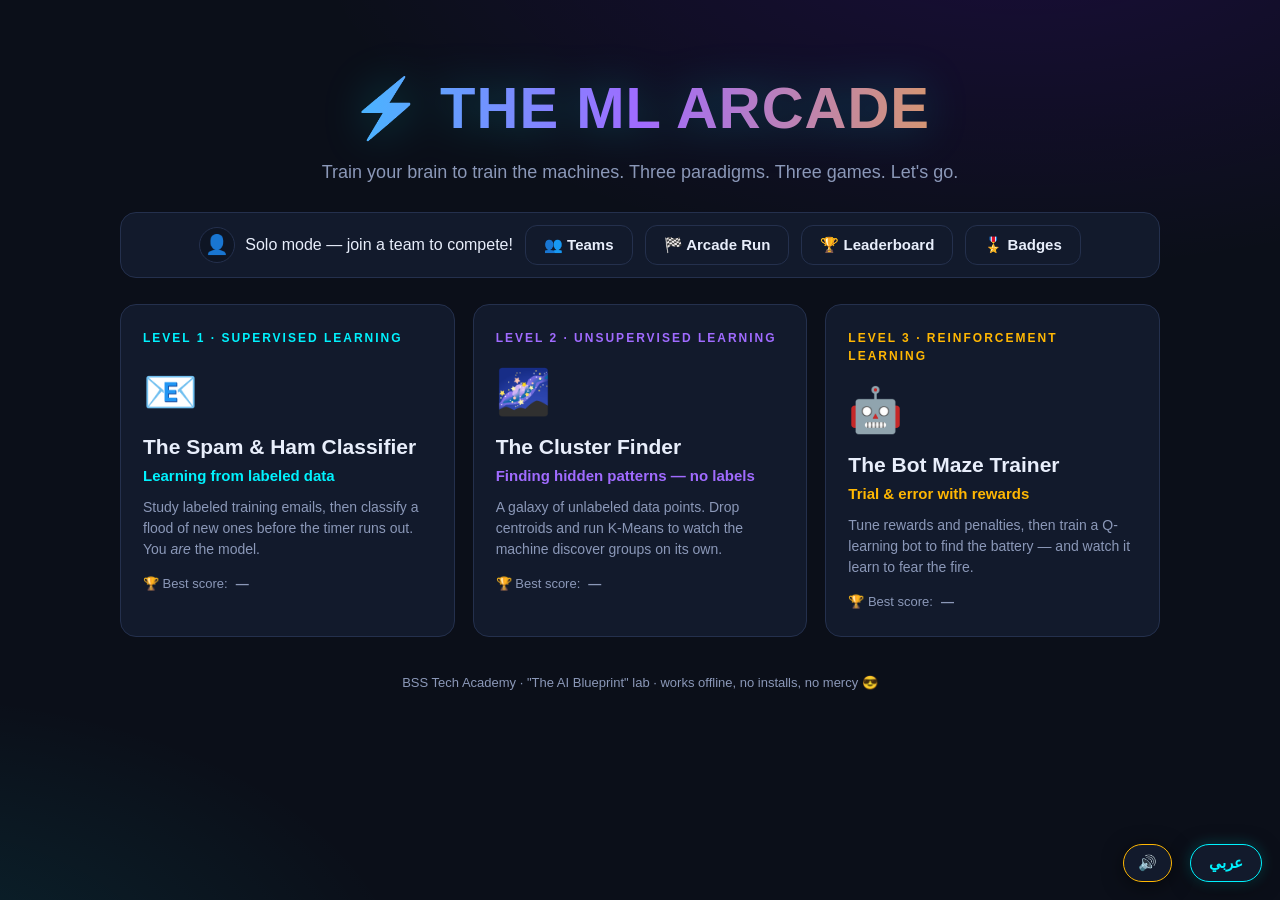
==== index.html @ 4c63511e "Enable multiplayer: wire Firebase RTDB backend URL Co-Authored-By: Claude Fable 5 <noreply@anthropic" ====
<!--
  ═══════════════════════════════════════════════════════════════════════════
  THE ML ARCADE — an interactive lab for learning Machine Learning paradigms
  Supervised · Unsupervised · Reinforcement Learning  |  English + العربية
  ═══════════════════════════════════════════════════════════════════════════

  HOW TO SAVE & HOST ON GITHUB PAGES
  ----------------------------------
  1. Save this file as  index.html  (this single file is the whole app —
     no build step, no dependencies, works offline).
  2. Create a new GitHub repository (e.g. "ml-arcade") and upload index.html
     to the repository root (drag & drop on github.com works fine).
  3. In the repo go to  Settings → Pages → Source: "Deploy from a branch",
     Branch: main, Folder: / (root) → Save.
  4. Wait ~1 minute, then open  https://<your-username>.github.io/ml-arcade/
  5. To test locally, just double-click the file, or run
     `python3 -m http.server` in its folder and open http://localhost:8000

  Built with pure HTML5 Canvas + CSS3 + Vanilla JavaScript (ES6+).
  Language: use the floating AR/EN pill (bottom corner) to switch — the
  choice is remembered, and Arabic flips the whole layout to RTL.
  ═══════════════════════════════════════════════════════════════════════════
-->
<!DOCTYPE html>
<html lang="en" dir="ltr">
<head>
<meta charset="UTF-8" />
<meta name="viewport" content="width=device-width, initial-scale=1.0" />
<title>The ML Arcade — Learn Machine Learning by Playing</title>
<style>
  /* ══════════════ THEME ══════════════ */
  :root {
    --bg: #0b0f19;
    --panel: #121a2c;
    --panel-2: #0e1524;
    --line: #24304d;
    --text: #e8eefb;
    --muted: #8b98b8;
    --teal: #00f2fe;
    --purple: #a06bff;
    --purple-deep: #7000ff;
    --amber: #ffb703;
    --good: #3ddc84;
    --bad: #ff5470;
    --radius: 16px;
  }
  * { box-sizing: border-box; margin: 0; padding: 0; }
  html, body { height: 100%; }
  body {
    background:
      radial-gradient(1200px 600px at 80% -10%, rgba(112,0,255,.14), transparent 60%),
      radial-gradient(900px 500px at -10% 110%, rgba(0,242,254,.10), transparent 60%),
      var(--bg);
    color: var(--text);
    font-family: "Segoe UI", -apple-system, BlinkMacSystemFont, Roboto, Tahoma, "Helvetica Neue", Arial, sans-serif;
    line-height: 1.5;
    min-height: 100%;
  }
  .wrap { max-width: 1080px; margin: 0 auto; padding: 24px 20px 60px; }

  .screen { display: none; animation: fadeIn .35s ease; }
  .screen.active { display: block; }
  @keyframes fadeIn { from { opacity: 0; transform: translateY(8px); } to { opacity: 1; transform: none; } }

  /* ══════════════ SHARED UI ══════════════ */
  .btn {
    --accent: var(--teal);
    display: inline-flex; align-items: center; gap: 8px;
    background: var(--panel);
    color: var(--text);
    border: 1px solid var(--line);
    border-radius: 12px;
    padding: 10px 18px;
    font-size: 15px; font-weight: 600;
    cursor: pointer;
    font-family: inherit;
    transition: transform .12s ease, box-shadow .12s ease, border-color .12s;
    user-select: none;
  }
  .btn:hover:not(:disabled) { transform: translateY(-2px); border-color: var(--accent); box-shadow: 0 0 18px color-mix(in srgb, var(--accent) 35%, transparent); }
  .btn:active:not(:disabled) { transform: translateY(0); }
  .btn:disabled { opacity: .4; cursor: not-allowed; }
  .btn.primary { background: color-mix(in srgb, var(--accent) 18%, var(--panel)); border-color: var(--accent); }
  .btn.big { font-size: 17px; padding: 14px 26px; }
  .btn.teal   { --accent: var(--teal); }
  .btn.purple { --accent: var(--purple); }
  .btn.amber  { --accent: var(--amber); }
  .btn.danger { --accent: var(--bad); }
  .btn.good   { --accent: var(--good); }

  .lang-toggle {
    position: fixed; bottom: 18px; inset-inline-end: 18px; z-index: 100;
    background: var(--panel); border: 1px solid var(--teal); color: var(--teal);
    border-radius: 999px; padding: 9px 18px; font-size: 15px; font-weight: 800;
    cursor: pointer; font-family: inherit;
    box-shadow: 0 4px 20px rgba(0,0,0,.5), 0 0 14px rgba(0,242,254,.25);
    transition: transform .12s ease;
  }
  .lang-toggle:hover { transform: translateY(-2px); }

  .topbar { display: flex; align-items: center; justify-content: space-between; gap: 12px; margin-bottom: 18px; flex-wrap: wrap; }
  .topbar h2 { font-size: clamp(20px, 3vw, 28px); letter-spacing: .5px; }
  .tag { font-size: 12px; font-weight: 700; letter-spacing: 1.5px; text-transform: uppercase; padding: 4px 10px; border-radius: 999px; border: 1px solid; }
  .tag.teal   { color: var(--teal);   border-color: var(--teal);   background: rgba(0,242,254,.08); }
  .tag.purple { color: var(--purple); border-color: var(--purple); background: rgba(160,107,255,.10); }
  .tag.amber  { color: var(--amber);  border-color: var(--amber);  background: rgba(255,183,3,.08); }

  .hud { display: flex; gap: 10px; flex-wrap: wrap; margin: 14px 0; }
  .chip {
    background: var(--panel-2); border: 1px solid var(--line); border-radius: 12px;
    padding: 8px 14px; font-size: 14px; color: var(--muted);
  }
  .chip b { color: var(--text); font-size: 16px; margin-inline-start: 6px; }

  details.explain {
    background: var(--panel-2); border: 1px solid var(--line); border-radius: var(--radius);
    padding: 14px 18px; margin: 14px 0; color: var(--muted); font-size: 15px;
  }
  details.explain summary { cursor: pointer; color: var(--text); font-weight: 700; list-style: none; }
  details.explain summary::before { content: "▸ "; }
  details.explain[open] summary::before { content: "▾ "; }
  details.explain p { margin-top: 10px; }
  details.explain b { color: var(--text); }

  .panel { background: var(--panel); border: 1px solid var(--line); border-radius: var(--radius); padding: 22px; }
  .center { text-align: center; }
  .muted { color: var(--muted); }

  canvas.game { width: 100%; height: auto; display: block; border-radius: 12px; background: var(--panel-2); border: 1px solid var(--line); touch-action: manipulation; }

  /* ══════════════ DASHBOARD ══════════════ */
  .hero { text-align: center; padding: 40px 0 26px; }
  .hero h1 {
    font-size: clamp(34px, 6vw, 58px); font-weight: 800; letter-spacing: 1px;
    background: linear-gradient(92deg, var(--teal), var(--purple) 50%, var(--amber));
    -webkit-background-clip: text; background-clip: text; color: transparent;
    filter: drop-shadow(0 0 22px rgba(0,242,254,.25));
  }
  .hero p { color: var(--muted); font-size: clamp(15px, 2vw, 18px); margin-top: 8px; }
  .cards { display: grid; grid-template-columns: repeat(auto-fit, minmax(270px, 1fr)); gap: 18px; margin-top: 26px; }
  .card {
    --accent: var(--teal);
    background: var(--panel); border: 1px solid var(--line); border-radius: var(--radius);
    padding: 24px 22px; cursor: pointer; position: relative;
    transition: transform .15s ease, box-shadow .15s ease, border-color .15s;
  }
  .card:hover { transform: translateY(-5px); border-color: var(--accent); box-shadow: 0 10px 34px color-mix(in srgb, var(--accent) 25%, transparent); }
  .card.teal   { --accent: var(--teal); }
  .card.purple { --accent: var(--purple); }
  .card.amber  { --accent: var(--amber); }
  .card .lvl { font-size: 12px; font-weight: 800; letter-spacing: 2px; color: var(--accent); text-transform: uppercase; }
  .card .icon { font-size: 44px; margin: 12px 0 6px; }
  .card h3 { font-size: 21px; margin-bottom: 2px; }
  .card h4 { font-size: 15px; font-weight: 600; color: var(--accent); margin-bottom: 10px; }
  .card p { font-size: 14px; color: var(--muted); }
  .card .best {
    margin-top: 14px; font-size: 13px; color: var(--muted);
    display: flex; align-items: center; gap: 8px;
  }
  .card .done-badge {
    position: absolute; top: 14px; inset-inline-end: 14px; font-size: 13px; font-weight: 800;
    color: var(--good); border: 1px solid var(--good); border-radius: 999px; padding: 3px 10px;
    background: rgba(61,220,132,.1); display: none;
  }
  .card.completed .done-badge { display: inline-block; }
  .footer-note { text-align: center; color: var(--muted); font-size: 13px; margin-top: 36px; }

  /* ══════════════ LEVEL 1 — SPAM ══════════════ */
  .email-stage { max-width: 620px; margin: 0 auto; }
  .email-card {
    background: var(--panel); border: 1px solid var(--line); border-radius: var(--radius);
    padding: 22px; position: relative; min-height: 170px;
    animation: slideIn .3s ease;
  }
  @keyframes slideIn { from { opacity: 0; transform: translateX(60px); } to { opacity: 1; transform: none; } }
  .email-card .from { font-size: 13px; color: var(--muted); margin-bottom: 10px; word-break: break-all; }
  .email-card .from b { color: var(--text); direction: ltr; unicode-bidi: embed; }
  .email-card .body { font-size: 17px; }
  .email-card.flash-good { border-color: var(--good); box-shadow: 0 0 26px rgba(61,220,132,.35); }
  .email-card.flash-bad  { border-color: var(--bad);  box-shadow: 0 0 26px rgba(255,84,112,.35); }
  .stamp {
    position: absolute; top: 14px; inset-inline-end: 16px; font-size: 15px; font-weight: 800;
    letter-spacing: 1px; padding: 5px 14px; border: 2px solid; border-radius: 8px;
    transform: rotate(8deg); text-transform: uppercase;
  }
  [dir="rtl"] .stamp { transform: rotate(-8deg); }
  .stamp.spam { color: var(--bad); border-color: var(--bad); background: rgba(255,84,112,.1); }
  .stamp.ham  { color: var(--good); border-color: var(--good); background: rgba(61,220,132,.1); }
  .timer-track { height: 8px; background: var(--panel-2); border-radius: 999px; margin: 16px 0; overflow: hidden; border: 1px solid var(--line); }
  .timer-fill { height: 100%; width: 100%; background: linear-gradient(90deg, var(--teal), var(--purple)); border-radius: 999px; transition: width .05s linear; }
  .sort-btns { display: flex; gap: 14px; justify-content: center; margin-top: 6px; }
  .sort-btns .btn { flex: 1; max-width: 240px; justify-content: center; font-size: 18px; padding: 16px; }
  .feedback-line { text-align: center; min-height: 28px; font-weight: 700; font-size: 17px; margin-top: 12px; }
  .feedback-line.good { color: var(--good); }
  .feedback-line.bad { color: var(--bad); }
  .kbd-hint { text-align: center; color: var(--muted); font-size: 13px; margin-top: 10px; }
  .kbd-hint kbd { background: var(--panel-2); border: 1px solid var(--line); border-radius: 6px; padding: 2px 7px; font-family: inherit; }
  .train-progress { text-align: center; color: var(--muted); font-size: 14px; margin-bottom: 10px; }
  .confusion { display: grid; grid-template-columns: repeat(2, minmax(130px, 180px)); gap: 10px; justify-content: center; margin: 18px 0; }
  .confusion .cell { background: var(--panel-2); border: 1px solid var(--line); border-radius: 12px; padding: 12px; text-align: center; }
  .confusion .cell b { display: block; font-size: 24px; }
  .confusion .cell span { font-size: 12px; color: var(--muted); }
  .big-metric { font-size: clamp(38px, 7vw, 64px); font-weight: 800; color: var(--teal); text-shadow: 0 0 24px rgba(0,242,254,.4); }

  /* ══════════════ LEVEL 2 — CLUSTERS ══════════════ */
  .cluster-layout { display: grid; grid-template-columns: 1fr 280px; gap: 18px; align-items: start; }
  .ctrl-panel { background: var(--panel); border: 1px solid var(--line); border-radius: var(--radius); padding: 18px; display: flex; flex-direction: column; gap: 12px; }
  .ctrl-panel h4 { font-size: 14px; letter-spacing: 1px; text-transform: uppercase; color: var(--muted); }
  .kpicker { display: flex; gap: 8px; }
  .kpicker .btn { flex: 1; justify-content: center; padding: 8px; }
  .kpicker .btn.sel { border-color: var(--purple); background: rgba(160,107,255,.15); color: var(--purple); }
  .status-line { font-size: 14px; color: var(--muted); min-height: 42px; }
  .status-line b { color: var(--text); }

  /* ══════════════ LEVEL 3 — MAZE ══════════════ */
  .maze-layout { display: grid; grid-template-columns: 1fr 300px; gap: 18px; align-items: start; }
  .slider-row { display: flex; flex-direction: column; gap: 4px; }
  .slider-row label { font-size: 14px; color: var(--muted); display: flex; justify-content: space-between; }
  .slider-row label b { color: var(--text); }
  input[type=range] { width: 100%; accent-color: var(--amber); cursor: pointer; }
  #rewardChart { width: 100%; height: 56px; background: var(--panel-2); border: 1px solid var(--line); border-radius: 10px; }
  .legend { display: flex; flex-wrap: wrap; gap: 10px; font-size: 13px; color: var(--muted); margin-top: 10px; }
  .legend span { display: inline-flex; align-items: center; gap: 5px; }
  .swatch { width: 12px; height: 12px; border-radius: 3px; display: inline-block; }

  /* ══════════════ RESULT OVERLAY ══════════════ */
  .result-panel { max-width: 560px; margin: 20px auto 0; }
  .result-panel h3 { font-size: 26px; margin-bottom: 8px; }
  .takeaway {
    margin-top: 16px; padding: 14px 16px; border-inline-start: 3px solid var(--teal);
    background: var(--panel-2); border-radius: 0 12px 12px 0; font-size: 15px; color: var(--muted);
  }
  [dir="rtl"] .takeaway { border-radius: 12px 0 0 12px; }
  .takeaway b { color: var(--text); }
  .result-actions { display: flex; gap: 12px; justify-content: center; margin-top: 20px; flex-wrap: wrap; }

  /* confetti */
  .confetti { position: fixed; top: -20px; width: 10px; height: 14px; z-index: 999; pointer-events: none; animation: cfall linear forwards; }
  @keyframes cfall { to { transform: translateY(110vh) rotate(720deg); opacity: .2; } }

  /* ══════════════ TEAMS / AUTH ══════════════ */
  .sound-toggle {
    position: fixed; bottom: 18px; inset-inline-end: 108px; z-index: 100;
    background: var(--panel); border: 1px solid var(--amber); color: var(--amber);
    border-radius: 999px; padding: 9px 14px; font-size: 15px; cursor: pointer; font-family: inherit;
    box-shadow: 0 4px 20px rgba(0,0,0,.5);
    transition: transform .12s ease;
  }
  .sound-toggle:hover { transform: translateY(-2px); }
  .team-bar {
    display: flex; align-items: center; gap: 12px; flex-wrap: wrap; justify-content: center;
    background: var(--panel); border: 1px solid var(--line); border-radius: var(--radius);
    padding: 12px 18px; margin: 0 0 18px;
  }
  .team-bar .who { display: flex; align-items: center; gap: 10px; }
  .team-photo { width: 44px; height: 44px; border-radius: 12px; object-fit: cover; border: 2px solid var(--teal); background: var(--panel-2); }
  .team-photo.lg { width: 92px; height: 92px; border-radius: 18px; }
  .avatar {
    width: 36px; height: 36px; border-radius: 50%; background: var(--panel-2);
    border: 1px solid var(--line); display: inline-flex; align-items: center; justify-content: center; font-size: 19px;
  }
  .field { display: flex; flex-direction: column; gap: 6px; text-align: start; }
  .field label { font-size: 13px; color: var(--muted); font-weight: 700; }
  .field input, .field select {
    background: var(--panel-2); border: 1px solid var(--line); border-radius: 10px;
    color: var(--text); padding: 11px 14px; font-size: 16px; font-family: inherit; outline: none; width: 100%;
  }
  .field input:focus, .field select:focus { border-color: var(--teal); box-shadow: 0 0 12px rgba(0,242,254,.2); }
  .form-stack { display: flex; flex-direction: column; gap: 14px; max-width: 420px; margin: 0 auto; }
  .gate-btns { display: flex; gap: 14px; justify-content: center; flex-wrap: wrap; margin-top: 18px; }
  .member-row {
    display: flex; align-items: center; gap: 10px; background: var(--panel-2);
    border: 1px solid var(--line); border-radius: 12px; padding: 10px 14px;
  }
  .member-row .name { font-weight: 700; flex: 1; text-align: start; }
  .member-row .pts { color: var(--amber); font-weight: 700; font-size: 14px; }
  .member-row .mini-btns { display: flex; gap: 6px; }
  .member-row .btn { padding: 6px 12px; font-size: 13px; }
  .pill { font-size: 11px; font-weight: 800; padding: 3px 9px; border-radius: 999px; border: 1px solid; }
  .pill.pending { color: var(--amber); border-color: var(--amber); }
  .pill.leader { color: var(--teal); border-color: var(--teal); }
  .pill.ok { color: var(--good); border-color: var(--good); }
  .team-list { display: flex; flex-direction: column; gap: 10px; max-width: 460px; margin: 14px auto; }
  .team-list .member-row { cursor: pointer; transition: border-color .12s; }
  .team-list .member-row:hover { border-color: var(--teal); }
  .setup-note {
    background: rgba(255,183,3,.07); border: 1px solid var(--amber); border-radius: 12px;
    padding: 14px 16px; font-size: 14px; color: var(--muted); text-align: start; max-width: 560px; margin: 14px auto;
  }
  .setup-note b { color: var(--amber); }
  .setup-note code { background: var(--panel-2); padding: 2px 6px; border-radius: 6px; color: var(--text); direction: ltr; unicode-bidi: embed; }

  /* ══════════════ LEADERBOARD ══════════════ */
  .board-card {
    display: flex; align-items: center; gap: 14px; background: var(--panel);
    border: 1px solid var(--line); border-radius: var(--radius); padding: 14px 18px; margin-bottom: 12px;
  }
  .board-card.top1 { border-color: var(--amber); box-shadow: 0 0 24px rgba(255,183,3,.18); }
  .board-card .rank { font-size: 26px; font-weight: 800; width: 46px; text-align: center; color: var(--muted); }
  .board-card.top1 .rank { color: var(--amber); }
  .board-card .tinfo { flex: 1; min-width: 0; text-align: start; }
  .board-card .tname { font-weight: 800; font-size: 17px; }
  .board-card .tmembers { display: flex; gap: 4px; flex-wrap: wrap; margin-top: 4px; font-size: 12px; color: var(--muted); }
  .board-card .tscore { font-size: 24px; font-weight: 800; color: var(--teal); white-space: nowrap; }

  /* ══════════════ BADGES ══════════════ */
  .badge-grid { display: grid; grid-template-columns: repeat(auto-fit, minmax(150px, 1fr)); gap: 10px; margin: 16px 0; }
  .badge {
    background: var(--panel-2); border: 1px solid var(--line); border-radius: 12px;
    padding: 12px 10px; text-align: center; opacity: .35; filter: grayscale(1);
  }
  .badge.unlocked { opacity: 1; filter: none; border-color: var(--amber); box-shadow: 0 0 14px rgba(255,183,3,.15); }
  .badge .bicon { font-size: 28px; }
  .badge .bname { font-weight: 700; font-size: 13px; margin-top: 4px; }
  .badge .bdesc { font-size: 11px; color: var(--muted); margin-top: 2px; }

  /* ══════════════ TOAST + JUICE ══════════════ */
  .toast {
    position: fixed; top: 18px; left: 50%; transform: translateX(-50%); z-index: 200;
    background: var(--panel); border: 1px solid var(--teal); color: var(--text);
    border-radius: 12px; padding: 12px 22px; font-weight: 700; font-size: 15px;
    box-shadow: 0 8px 30px rgba(0,0,0,.6), 0 0 18px rgba(0,242,254,.25);
    animation: toastIn .25s ease;
  }
  @keyframes toastIn { from { opacity: 0; transform: translate(-50%, -14px); } to { opacity: 1; transform: translate(-50%, 0); } }
  body.shake { animation: bodyShake .35s ease; }
  @keyframes bodyShake {
    0%,100% { transform: translateX(0); } 20% { transform: translateX(-8px); }
    40% { transform: translateX(7px); } 60% { transform: translateX(-5px); } 80% { transform: translateX(3px); }
  }

  /* ══════════════ RESPONSIVE ══════════════ */
  @media (max-width: 860px) {
    .cluster-layout, .maze-layout { grid-template-columns: 1fr; }
    .ctrl-panel { order: 2; }
    .wrap { padding: 16px 14px 50px; }
  }
</style>
</head>
<body>
<button class="lang-toggle" id="lang-toggle" onclick="toggleLang()">عربي</button>
<button class="sound-toggle" id="sound-toggle" onclick="Sound.toggle()">🔊</button>
<div class="wrap">

  <!-- ════════════════ DASHBOARD ════════════════ -->
  <section id="screen-dash" class="screen active">
    <div class="hero">
      <h1>⚡ THE ML ARCADE</h1>
      <p data-i18n="tagline">Train your brain to train the machines. Three paradigms. Three games. Let's go.</p>
    </div>
    <div class="team-bar" id="team-bar">
      <div class="who" id="team-bar-who"><span class="avatar">👤</span> <span data-i18n="soloMode">Solo mode — join a team to compete!</span></div>
      <button class="btn teal" onclick="Team.open()" data-i18n="teamBtn">👥 Teams</button>
      <button class="btn amber" onclick="ArcadeRun.start()" data-i18n="runBtn">🏁 Arcade Run</button>
      <button class="btn purple" onclick="Board.open()" data-i18n="boardBtn">🏆 Leaderboard</button>
      <button class="btn teal" onclick="Badges.open()" data-i18n="badgesBtn">🎖️ Badges</button>
    </div>
    <div class="cards">
      <div class="card teal" id="card-1" onclick="SpamGame.open()">
        <span class="done-badge" data-i18n="done">✓ DONE</span>
        <div class="lvl" data-i18n="lvl1">Level 1 · Supervised Learning</div>
        <div class="icon">📧</div>
        <h3 data-i18n="card1Title">The Spam &amp; Ham Classifier</h3>
        <h4 data-i18n="card1Sub">Learning from labeled data</h4>
        <p data-i18n="card1Desc">Study labeled training emails, then classify a flood of new ones before the timer runs out. You <i>are</i> the model.</p>
        <div class="best"><span data-i18n="best">🏆 Best score:</span> <b id="best-1">—</b></div>
      </div>
      <div class="card purple" id="card-2" onclick="ClusterGame.open()">
        <span class="done-badge" data-i18n="done">✓ DONE</span>
        <div class="lvl" data-i18n="lvl2">Level 2 · Unsupervised Learning</div>
        <div class="icon">🌌</div>
        <h3 data-i18n="card2Title">The Cluster Finder</h3>
        <h4 data-i18n="card2Sub">Finding hidden patterns — no labels</h4>
        <p data-i18n="card2Desc">A galaxy of unlabeled data points. Drop centroids and run K-Means to watch the machine discover groups on its own.</p>
        <div class="best"><span data-i18n="best">🏆 Best score:</span> <b id="best-2">—</b></div>
      </div>
      <div class="card amber" id="card-3" onclick="MazeGame.open()">
        <span class="done-badge" data-i18n="done">✓ DONE</span>
        <div class="lvl" data-i18n="lvl3">Level 3 · Reinforcement Learning</div>
        <div class="icon">🤖</div>
        <h3 data-i18n="card3Title">The Bot Maze Trainer</h3>
        <h4 data-i18n="card3Sub">Trial &amp; error with rewards</h4>
        <p data-i18n="card3Desc">Tune rewards and penalties, then train a Q-learning bot to find the battery — and watch it learn to fear the fire.</p>
        <div class="best"><span data-i18n="best">🏆 Best score:</span> <b id="best-3">—</b></div>
      </div>
    </div>
    <p class="footer-note" data-i18n="footer">BSS Tech Academy · "The AI Blueprint" lab · works offline, no installs, no mercy 😎</p>
  </section>

  <!-- ════════════════ LEVEL 1 — SPAM & HAM ════════════════ -->
  <section id="screen-l1" class="screen">
    <div class="topbar">
      <button class="btn teal" onclick="App.show('screen-dash')" data-i18n="back">← Arcade</button>
      <h2 data-i18n="l1Name">📧 The Spam &amp; Ham Classifier</h2>
      <span class="tag teal" data-i18n="l1Tag">Supervised</span>
    </div>

    <details class="explain">
      <summary data-i18n="explainTitle">💡 What's the ML idea here?</summary>
      <p data-i18n="l1Explain"><b>Supervised learning</b> means learning from examples that come with the correct answers (<b>labels</b>).
      First you'll see <b>training data</b> — emails already stamped SPAM or HAM (not-spam). Your brain will pick up the
      patterns (ALL CAPS, "FREE!!!", sketchy senders…). Then you'll classify <b>new, unlabeled</b> emails —
      exactly what a trained spam filter does millions of times a day.</p>
    </details>

    <!-- intro -->
    <div id="l1-intro" class="panel center email-stage">
      <div style="font-size:52px">🕵️</div>
      <h3 style="margin:10px 0 6px" data-i18n="l1Mission">Your mission</h3>
      <p class="muted" style="max-width:460px;margin:0 auto 18px" data-i18n="l1MissionText">
        Phase 1: study <b style="color:var(--text)">10 labeled training emails</b>.<br>
        Phase 2: classify <b style="color:var(--text)">12 mystery emails</b> — 12 seconds each.<br>
        +10 for a correct call, −5 for a wrong one. Misses count against your accuracy!
      </p>
      <button class="btn teal primary big" onclick="SpamGame.startTraining()" data-i18n="l1Start">▶ Start Training Phase</button>
    </div>

    <!-- training -->
    <div id="l1-train" class="email-stage" style="display:none">
      <div class="train-progress" id="l1-train-progress">Training example 1 / 10</div>
      <div class="email-card" id="l1-train-card">
        <span class="stamp ham" id="l1-train-stamp">HAM</span>
        <div class="from" id="l1-train-from"></div>
        <div class="body" id="l1-train-body"></div>
      </div>
      <p class="center muted" style="margin-top:12px" data-i18n="l1Memorize">🧠 The machine memorizes patterns from labeled examples…</p>
      <div class="center" style="margin-top:14px">
        <button class="btn teal" onclick="SpamGame.startClassify()" data-i18n="l1Skip">Skip ahead — I've got the pattern ⏭</button>
      </div>
    </div>

    <!-- classify -->
    <div id="l1-play" class="email-stage" style="display:none">
      <div class="hud" style="justify-content:center">
        <span class="chip"><span data-i18n="l1ChipEmail">Email</span> <b id="l1-count">1/12</b></span>
        <span class="chip"><span data-i18n="l1ChipScore">Score</span> <b id="l1-score">0</b></span>
        <span class="chip"><span data-i18n="l1ChipStreak">Streak</span> <b id="l1-streak">🔥 0</b></span>
      </div>
      <div class="email-card" id="l1-card">
        <div class="from" id="l1-from"></div>
        <div class="body" id="l1-body"></div>
      </div>
      <div class="timer-track"><div class="timer-fill" id="l1-timer"></div></div>
      <div class="sort-btns">
        <button class="btn good big" id="l1-btn-ham" onclick="SpamGame.answer('ham')" data-i18n="l1Ham">✉️ HAM</button>
        <button class="btn danger big" id="l1-btn-spam" onclick="SpamGame.answer('spam')" data-i18n="l1Spam">🗑️ SPAM</button>
      </div>
      <div class="feedback-line" id="l1-feedback"></div>
      <div class="kbd-hint" data-i18n="l1Kbd">Keyboard: <kbd>←</kbd> HAM &nbsp;·&nbsp; <kbd>→</kbd> SPAM</div>
    </div>

    <!-- results -->
    <div id="l1-results" class="panel center result-panel" style="display:none">
      <div style="font-size:48px" id="l1-res-emoji">🎉</div>
      <h3 id="l1-res-title">Model trained!</h3>
      <p class="muted" data-i18n="l1AccLabel">Your model's accuracy on unseen data:</p>
      <div class="big-metric" id="l1-res-acc">0%</div>
      <p class="muted" style="margin-top:4px"><span data-i18n="l1FinalScore">Final score:</span> <b id="l1-res-score" style="color:var(--text)">0</b></p>
      <div class="confusion">
        <div class="cell"><b id="l1-tp" style="color:var(--good)">0</b><span data-i18n="l1Tp">Spam caught ✅</span></div>
        <div class="cell"><b id="l1-fn" style="color:var(--bad)">0</b><span data-i18n="l1Fn">Spam let through 😬</span></div>
        <div class="cell"><b id="l1-fp" style="color:var(--bad)">0</b><span data-i18n="l1Fp">Good mail trashed 🗑️💀</span></div>
        <div class="cell"><b id="l1-tn" style="color:var(--good)">0</b><span data-i18n="l1Tn">Good mail kept ✅</span></div>
      </div>
      <p class="muted" id="l1-res-note" style="font-size:14px"></p>
      <div class="takeaway" data-i18n="l1Takeaway">🔑 <b>Takeaway:</b> Supervised learning = learning a mapping from <b>labeled examples</b> to answers, then applying it to data it has never seen. The labels ARE the teacher.</div>
      <div class="result-actions">
        <button class="btn teal primary" onclick="SpamGame.open()" data-i18n="l1Again">↻ Play Again</button>
        <button class="btn teal" onclick="App.show('screen-dash')" data-i18n="backArcade">Back to Arcade</button>
      </div>
    </div>
  </section>

  <!-- ════════════════ LEVEL 2 — CLUSTER FINDER ════════════════ -->
  <section id="screen-l2" class="screen">
    <div class="topbar">
      <button class="btn purple" onclick="App.show('screen-dash')" data-i18n="back">← Arcade</button>
      <h2 data-i18n="l2Name">🌌 The Cluster Finder</h2>
      <span class="tag purple" data-i18n="l2Tag">Unsupervised</span>
    </div>

    <details class="explain">
      <summary data-i18n="explainTitle">💡 What's the ML idea here?</summary>
      <p data-i18n="l2Explain"><b>Unsupervised learning</b> gets <b>no labels at all</b> — just raw data. The algorithm's job is to discover
      hidden structure by itself. Here you'll run <b>K-Means</b>: drop K "centroids" (cluster centers), then each step
      the algorithm ① assigns every point to its nearest centroid and ② moves each centroid to the middle of its points.
      Repeat until nothing moves — the machine just <i>found groups nobody told it about</i>. (Real uses: customer
      segments, galaxy types, playlist vibes.)</p>
    </details>

    <div class="cluster-layout">
      <div>
        <canvas id="l2-canvas" class="game" width="720" height="480"></canvas>
        <div class="legend">
          <span><span class="swatch" style="background:#9aa7c4"></span> <span data-i18n="l2LegPoint">unlabeled point</span></span>
          <span><span class="swatch" style="background:var(--purple)"></span> <span data-i18n="l2LegCentroid">✛ centroid</span></span>
          <span data-i18n="l2LegTrue">⭕ dashed = hidden true groups (revealed at the end)</span>
        </div>
      </div>
      <div class="ctrl-panel">
        <h4 data-i18n="l2KTitle">K — number of clusters</h4>
        <div class="kpicker" id="l2-kpicker">
          <button class="btn purple" data-k="2" onclick="ClusterGame.setK(2)">K=2</button>
          <button class="btn purple sel" data-k="3" onclick="ClusterGame.setK(3)">K=3</button>
          <button class="btn purple" data-k="4" onclick="ClusterGame.setK(4)">K=4</button>
        </div>
        <div class="status-line" id="l2-status"></div>
        <div class="hud" style="margin:0">
          <span class="chip"><span data-i18n="l2ChipIter">Iteration</span> <b id="l2-iter">0</b></span>
          <span class="chip"><span data-i18n="l2ChipMess">Messiness</span> <b id="l2-inertia">—</b></span>
        </div>
        <button class="btn purple primary" id="l2-step" onclick="ClusterGame.manualStep()" disabled data-i18n="l2Step">⚙️ Run 1 K-Means Step</button>
        <button class="btn purple" id="l2-auto" onclick="ClusterGame.autoRun()" disabled data-i18n="l2Auto">⏩ Auto-Run to Convergence</button>
        <button class="btn purple" id="l2-clear" onclick="ClusterGame.clearCentroids()" data-i18n="l2Clear">✖ Clear Centroids</button>
        <button class="btn purple" onclick="ClusterGame.open()" data-i18n="l2New">🎲 New Random Data</button>
        <p class="muted" style="font-size:13px" data-i18n="l2MessNote">Messiness = total distance from points to their centroid (inertia). <b style="color:var(--text)">Lower is better.</b></p>
      </div>
    </div>

    <div id="l2-results" class="panel center result-panel" style="display:none">
      <div style="font-size:48px">🔭</div>
      <h3 data-i18n="l2ResTitle">Clusters discovered!</h3>
      <p class="muted" data-i18n="l2ResLabel">How close you got to the best possible grouping:</p>
      <div class="big-metric" style="color:var(--purple);text-shadow:0 0 24px rgba(160,107,255,.45)" id="l2-res-score">0%</div>
      <p class="muted" id="l2-res-note"></p>
      <div class="takeaway" style="border-color:var(--purple)" data-i18n="l2Takeaway">🔑 <b>Takeaway:</b> Unsupervised learning = discovering structure in data with <b>zero labels</b>. Nobody said "these are the groups" — K-Means found them from geometry alone.</div>
      <div class="result-actions">
        <button class="btn purple primary" onclick="ClusterGame.open()" data-i18n="l2AgainBtn">🎲 New Data, Go Again</button>
        <button class="btn purple" onclick="App.show('screen-dash')" data-i18n="backArcade">Back to Arcade</button>
      </div>
    </div>
  </section>

  <!-- ════════════════ LEVEL 3 — BOT MAZE ════════════════ -->
  <section id="screen-l3" class="screen">
    <div class="topbar">
      <button class="btn amber" onclick="App.show('screen-dash')" data-i18n="back">← Arcade</button>
      <h2 data-i18n="l3Name">🤖 The Bot Maze Trainer</h2>
      <span class="tag amber" data-i18n="l3Tag">Reinforcement</span>
    </div>

    <details class="explain">
      <summary data-i18n="explainTitle">💡 What's the ML idea here?</summary>
      <p data-i18n="l3Explain"><b>Reinforcement learning</b> = no labels, no answer key — just <b>rewards and penalties</b>. The bot wanders
      by trial and error; every move updates its <b>Q-table</b> ("how good is action A in cell S?"). Watch the amber glow
      spread <i>backwards</i> from the battery as knowledge propagates. Then try the evil experiment: set the fire
      penalty to −1 and retrain — the bot will happily take the fiery shortcut, because <b>the bot learns whatever your
      rewards actually say</b>, not what you meant. (This is how game AIs, robots, and chatbots get fine-tuned.)</p>
    </details>

    <div class="maze-layout">
      <div>
        <canvas id="l3-canvas" class="game" width="640" height="480"></canvas>
        <div class="legend">
          <span data-i18n="l3LegAgent">🤖 agent</span><span data-i18n="l3LegGoal">🔋 battery (goal)</span><span data-i18n="l3LegFire">🔥 fire (penalty, passable)</span>
          <span><span class="swatch" style="background:#2a3450"></span> <span data-i18n="l3LegWall">wall</span></span>
          <span><span class="swatch" style="background:rgba(255,183,3,.5)"></span> <span data-i18n="l3LegHi">high Q (good)</span></span>
          <span><span class="swatch" style="background:rgba(255,84,112,.5)"></span> <span data-i18n="l3LegLo">negative Q (bad)</span></span>
        </div>
      </div>
      <div class="ctrl-panel">
        <h4 data-i18n="l3Panel">Reward Engineering</h4>
        <div class="slider-row">
          <label><span data-i18n="l3Rew">🔋 Battery reward</span> <b id="l3-rew-val">+10</b></label>
          <input type="range" id="l3-rew" min="1" max="50" value="10" oninput="MazeGame.syncSliders()">
        </div>
        <div class="slider-row">
          <label><span data-i18n="l3Pen">🔥 Fire penalty</span> <b id="l3-pen-val">−50</b></label>
          <input type="range" id="l3-pen" min="1" max="100" value="50" oninput="MazeGame.syncSliders()">
        </div>
        <div class="slider-row">
          <label><span data-i18n="l3StepCost">👣 Step cost</span> <b data-i18n="l3StepFixed">−1 (fixed)</b></label>
        </div>
        <div class="slider-row">
          <label><span data-i18n="l3Speed">⚡ Training speed</span> <b id="l3-speed-val">×20</b></label>
          <input type="range" id="l3-speed" min="1" max="100" value="20" oninput="MazeGame.syncSliders()">
        </div>
        <div class="hud" style="margin:4px 0">
          <span class="chip"><span data-i18n="l3ChipEp">Episodes</span> <b id="l3-episodes">0</b></span>
          <span class="chip"><span data-i18n="l3ChipEps">ε explore</span> <b id="l3-eps">0.90</b></span>
        </div>
        <canvas id="rewardChart" width="256" height="56"></canvas>
        <p class="muted" style="font-size:12px;margin-top:-6px" data-i18n="l3Chart">reward per episode (learning curve)</p>
        <button class="btn amber primary" id="l3-train" onclick="MazeGame.toggleTrain()">🏋️ Train Bot</button>
        <button class="btn amber" id="l3-test" onclick="MazeGame.testBot()" data-i18n="l3Test">🎯 Test Bot (greedy run)</button>
        <button class="btn amber" onclick="MazeGame.resetBrain()" data-i18n="l3Reset">🧠 Reset Brain (clear Q-table)</button>
        <div class="status-line" id="l3-status"></div>
      </div>
    </div>

    <div id="l3-results" class="panel center result-panel" style="display:none">
      <div style="font-size:48px" id="l3-res-emoji">🔋</div>
      <h3 id="l3-res-title">The bot made it!</h3>
      <p class="muted" id="l3-res-detail"></p>
      <div class="big-metric" style="color:var(--amber);text-shadow:0 0 24px rgba(255,183,3,.45)" id="l3-res-score">0</div>
      <div class="takeaway" style="border-color:var(--amber)" data-i18n="l3Takeaway">🔑 <b>Takeaway:</b> Reinforcement learning = trial &amp; error guided by <b>rewards</b>. Change the rewards and you change the behavior — the bot optimizes what you <i>measure</i>, not what you <i>mean</i>.</div>
      <div class="result-actions">
        <button class="btn amber primary" onclick="MazeGame.closeResults()" data-i18n="l3Keep">↻ Keep Experimenting</button>
        <button class="btn amber" onclick="App.show('screen-dash')" data-i18n="backArcade">Back to Arcade</button>
      </div>
    </div>
  </section>

  <!-- ════════════════ TEAMS ════════════════ -->
  <section id="screen-team" class="screen">
    <div class="topbar">
      <button class="btn teal" onclick="App.show('screen-dash')" data-i18n="back">← Arcade</button>
      <h2 data-i18n="teamTitle">👥 Teams</h2>
      <span class="tag teal" data-i18n="teamTag">Multiplayer</span>
    </div>

    <div id="tv-setup" class="panel center" style="display:none">
      <div style="font-size:44px">🔌</div>
      <h3 data-i18n="setupTitle" style="margin:8px 0">Multiplayer backend not configured</h3>
      <div class="setup-note" data-i18n="setupBody">
        Teams need a (free) Firebase Realtime Database:<br>
        1. Go to <code>console.firebase.google.com</code> → Create project.<br>
        2. Build → Realtime Database → Create (test mode).<br>
        3. Copy the database URL (like <code>https://xxx-default-rtdb.firebaseio.com</code>).<br>
        4. Paste it into <code>BACKEND_URL</code> at the top of the script in <code>index.html</code> and push.
      </div>
      <button class="btn teal" onclick="App.show('screen-dash')" data-i18n="backArcade">Back to Arcade</button>
    </div>

    <!-- gate: not logged in -->
    <div id="tv-gate" class="panel center" style="display:none">
      <div style="font-size:44px">🎏</div>
      <h3 data-i18n="gateTitle" style="margin:8px 0">Play as a team!</h3>
      <p class="muted" data-i18n="gateText" style="max-width:480px;margin:0 auto">Team Leaders create a team with a photo and approve who gets in. Members join with a username + 4-digit PIN.</p>
      <div class="gate-btns">
        <button class="btn teal primary big" onclick="Team.view('create')" data-i18n="gateCreate">⭐ Create a Team (Leader)</button>
        <button class="btn purple primary big" onclick="Team.view('join')" data-i18n="gateJoin">🙋 Join a Team</button>
      </div>
      <p class="muted" style="margin-top:16px;font-size:13px" data-i18n="gatePinNote">⚠️ Lab game — pick a PIN you don't use anywhere else.</p>
    </div>

    <!-- create team -->
    <div id="tv-create" class="panel" style="display:none">
      <h3 class="center" data-i18n="createTitle" style="margin-bottom:14px">⭐ Create your team</h3>
      <div class="form-stack">
        <div class="field"><label data-i18n="fTeamName">Team name</label><input id="tc-name" maxlength="24" placeholder="The Overfitters"></div>
        <div class="field"><label data-i18n="fYourName">Your username (leader)</label><input id="tc-user" maxlength="16" placeholder="mina"></div>
        <div class="field"><label data-i18n="fPin">4-digit PIN</label><input id="tc-pin" inputmode="numeric" maxlength="4" placeholder="1234"></div>
        <div class="field"><label data-i18n="fPhoto">Team photo</label><input id="tc-photo" type="file" accept="image/*"></div>
        <div class="center"><img id="tc-preview" class="team-photo lg" style="display:none" alt=""></div>
        <div class="center muted" id="tc-err" style="min-height:20px;font-size:14px;color:var(--bad)"></div>
        <button class="btn teal primary big" id="tc-submit" onclick="Team.createTeam()" data-i18n="createBtn">🚀 Create Team</button>
        <button class="btn teal" onclick="Team.view('gate')" data-i18n="backBtn">← Back</button>
      </div>
    </div>

    <!-- join team -->
    <div id="tv-join" class="panel" style="display:none">
      <h3 class="center" data-i18n="joinTitle" style="margin-bottom:6px">🙋 Join a team</h3>
      <p class="center muted" data-i18n="joinPick" style="font-size:14px">Pick your team:</p>
      <div class="team-list" id="tj-list"></div>
      <div class="form-stack" id="tj-form" style="display:none">
        <div class="center" id="tj-picked"></div>
        <div class="field"><label data-i18n="fYourName2">Your username</label><input id="tj-user" maxlength="16" placeholder="sara"></div>
        <div class="field"><label data-i18n="fPin">4-digit PIN</label><input id="tj-pin" inputmode="numeric" maxlength="4" placeholder="1234"></div>
        <div class="center muted" id="tj-err" style="min-height:20px;font-size:14px;color:var(--bad)"></div>
        <button class="btn purple primary big" onclick="Team.requestJoin()" data-i18n="joinBtn">📨 Request to Join</button>
        <p class="center muted" style="font-size:13px" data-i18n="joinRelogin">Already approved before? Same username + PIN logs you back in.</p>
      </div>
      <div class="center" style="margin-top:10px"><button class="btn purple" onclick="Team.view('gate')" data-i18n="backBtn">← Back</button></div>
    </div>

    <!-- waiting for approval -->
    <div id="tv-wait" class="panel center" style="display:none">
      <div style="font-size:44px">⏳</div>
      <h3 data-i18n="waitTitle" style="margin:8px 0">Waiting for your Team Leader…</h3>
      <p class="muted" data-i18n="waitText">Ask your leader to open the Teams screen and approve you. This page checks automatically.</p>
      <div class="center" style="margin-top:14px"><button class="btn teal" onclick="Team.logout()" data-i18n="cancelBtn">✖ Cancel</button></div>
    </div>

    <!-- team home / manage -->
    <div id="tv-home" style="display:none">
      <div class="panel">
        <div class="team-bar" style="margin:0 0 14px;border:none;padding:0">
          <img id="th-photo" class="team-photo lg" alt="">
          <div style="text-align:start">
            <div id="th-name" style="font-size:22px;font-weight:800"></div>
            <div class="muted" id="th-sub" style="font-size:14px"></div>
          </div>
        </div>
        <div id="th-pending-wrap" style="display:none">
          <h4 class="muted" style="margin:10px 0 8px" data-i18n="pendingTitle">⏳ Waiting for approval</h4>
          <div id="th-pending" style="display:flex;flex-direction:column;gap:8px"></div>
        </div>
        <h4 class="muted" style="margin:16px 0 8px" data-i18n="rosterTitle">✅ Team roster</h4>
        <div id="th-members" style="display:flex;flex-direction:column;gap:8px"></div>
        <div class="result-actions">
          <button class="btn teal primary" onclick="App.show('screen-dash')" data-i18n="playBtn">🎮 Go Play!</button>
          <button class="btn purple" onclick="Board.open()" data-i18n="boardBtn">🏆 Leaderboard</button>
          <button class="btn teal" onclick="Team.logout()" data-i18n="logoutBtn">🚪 Log out</button>
        </div>
      </div>
    </div>
  </section>

  <!-- ════════════════ LEADERBOARD ════════════════ -->
  <section id="screen-board" class="screen">
    <div class="topbar">
      <button class="btn purple" onclick="App.show('screen-dash')" data-i18n="back">← Arcade</button>
      <h2 data-i18n="boardTitle">🏆 Team Leaderboard</h2>
      <span class="tag purple" data-i18n="boardTag">Live</span>
    </div>
    <p class="center muted" data-i18n="boardSub" style="margin-bottom:16px">Team score = every member's best Level 1 + 2 + 3 + Arcade Run points, added up.</p>
    <div id="board-list"></div>
    <p class="center muted" id="board-empty" style="display:none" data-i18n="boardEmpty">No teams yet — be the first Team Leader! 🚀</p>
  </section>

  <!-- ════════════════ BADGES ════════════════ -->
  <section id="screen-badges" class="screen">
    <div class="topbar">
      <button class="btn amber" onclick="App.show('screen-dash')" data-i18n="back">← Arcade</button>
      <h2 data-i18n="badgesTitle">🎖️ Achievements</h2>
      <span class="tag amber" data-i18n="badgesTag">Bragging rights</span>
    </div>
    <div class="badge-grid" id="badge-grid"></div>
  </section>

</div>

<script>
"use strict";
/* ════════════════════════════════════════════════════════════
   MULTIPLAYER BACKEND (optional)
   Paste your Firebase Realtime Database URL here to enable teams,
   e.g. "https://ml-arcade-default-rtdb.firebaseio.com"
   Leave empty ("") for solo mode — the game works fully without it.
   ════════════════════════════════════════════════════════════ */
const BACKEND_URL = "https://co-bbs-ml-arcade-default-rtdb.europe-west1.firebasedatabase.app";
/* ════════════════════════════════════════════════════════════
   I18N — English / العربية
   ════════════════════════════════════════════════════════════ */
const I18N = {
  en: {
    tagline: "Train your brain to train the machines. Three paradigms. Three games. Let's go.",
    done: "✓ DONE", best: "🏆 Best score:", back: "← Arcade", backArcade: "Back to Arcade",
    explainTitle: "💡 What's the ML idea here?",
    footer: `BSS Tech Academy · "The AI Blueprint" lab · works offline, no installs, no mercy 😎`,
    lvl1: "Level 1 · Supervised Learning", lvl2: "Level 2 · Unsupervised Learning", lvl3: "Level 3 · Reinforcement Learning",
    card1Title: "The Spam &amp; Ham Classifier", card1Sub: "Learning from labeled data",
    card1Desc: "Study labeled training emails, then classify a flood of new ones before the timer runs out. You <i>are</i> the model.",
    card2Title: "The Cluster Finder", card2Sub: "Finding hidden patterns — no labels",
    card2Desc: "A galaxy of unlabeled data points. Drop centroids and run K-Means to watch the machine discover groups on its own.",
    card3Title: "The Bot Maze Trainer", card3Sub: "Trial &amp; error with rewards",
    card3Desc: "Tune rewards and penalties, then train a Q-learning bot to find the battery — and watch it learn to fear the fire.",

    /* Level 1 */
    l1Name: "📧 The Spam &amp; Ham Classifier", l1Tag: "Supervised",
    l1Explain: `<b>Supervised learning</b> means learning from examples that come with the correct answers (<b>labels</b>). First you'll see <b>training data</b> — emails already stamped SPAM or HAM (not-spam). Your brain will pick up the patterns (ALL CAPS, "FREE!!!", sketchy senders…). Then you'll classify <b>new, unlabeled</b> emails — exactly what a trained spam filter does millions of times a day.`,
    l1Mission: "Your mission",
    l1MissionText: `Phase 1: study <b style="color:var(--text)">10 labeled training emails</b>.<br>Phase 2: classify <b style="color:var(--text)">16 mystery emails</b> — 12 seconds each, and the clock <b style="color:var(--text)">shrinks as your streak grows</b>!<br>+10 for a correct call, −5 for a wrong one. Misses count against your accuracy!`,
    l1Start: "▶ Start Training Phase",
    l1TrainProgress: "Training example {i} / {n}",
    l1Memorize: "🧠 The machine memorizes patterns from labeled examples…",
    l1Skip: "Skip ahead — I've got the pattern ⏭",
    l1ChipEmail: "Email", l1ChipScore: "Score", l1ChipStreak: "Streak",
    l1From: "From:", l1Ham: "✉️ HAM", l1Spam: "🗑️ SPAM",
    l1StampSpam: "SPAM", l1StampHam: "HAM",
    l1Kbd: "Keyboard: <kbd>←</kbd> HAM &nbsp;·&nbsp; <kbd>→</kbd> SPAM",
    l1Correct: "✅ Correct! +10",
    l1WrongSpam: "❌ That was SPAM! −5", l1WrongHam: "❌ That was legit HAM! −5",
    l1TooSlow: "⏰ Too slow! It was {label}",
    l1TitleElite: "Elite spam filter!", l1TitleTrained: "Model trained!", l1TitleNeeds: "Model needs more training…",
    l1AccLabel: "Your model's accuracy on unseen data:", l1FinalScore: "Final score:",
    l1Tp: "Spam caught ✅", l1Fn: "Spam let through 😬", l1Fp: "Good mail trashed 🗑️💀", l1Tn: "Good mail kept ✅",
    l1NoteFp: "⚠️ {n} false positive(s) — you trashed real mail. In production, that's the costly mistake!",
    l1NoteFn: "⚠️ {n} spam slipped into the inbox. Tighten that filter!",
    l1NotePerfect: "💎 Perfect confusion matrix — zero false positives, zero false negatives!",
    l1Takeaway: "🔑 <b>Takeaway:</b> Supervised learning = learning a mapping from <b>labeled examples</b> to answers, then applying it to data it has never seen. The labels ARE the teacher.",
    l1Again: "↻ Play Again",

    /* Level 2 */
    l2Name: "🌌 The Cluster Finder", l2Tag: "Unsupervised",
    l2Explain: `<b>Unsupervised learning</b> gets <b>no labels at all</b> — just raw data. The algorithm's job is to discover hidden structure by itself. Here you'll run <b>K-Means</b>: drop K "centroids" (cluster centers), then each step the algorithm ① assigns every point to its nearest centroid and ② moves each centroid to the middle of its points. Repeat until nothing moves — the machine just <i>found groups nobody told it about</i>. (Real uses: customer segments, galaxy types, playlist vibes.)`,
    l2LegPoint: "unlabeled point", l2LegCentroid: "✛ centroid", l2LegTrue: "⭕ dashed = hidden true groups (revealed at the end)",
    l2KTitle: "K — number of clusters",
    l2StatusPlace: "<b>Click the canvas</b> to place your {k} centroids. No answer key — just guess where the groups are!",
    l2StatusMore: "Nice. <b>{n} more centroid{s}</b> to place.",
    l2StatusReady: "All {k} centroids placed. Hit <b>Run 1 K-Means Step</b> (or Auto-Run) and watch the machine work.",
    l2StatusStep: "Step {i}: points grabbed by nearest centroid → centroids slide to their cluster's <b>mean</b>.",
    l2StatusConverged: "<b>Converged in {i} steps!</b> Nothing moves anymore — the clusters are stable. Dashed rings show the hidden true groups.",
    l2ChipIter: "Iteration", l2ChipMess: "Messiness",
    l2Step: "⚙️ Run 1 K-Means Step", l2Auto: "⏩ Auto-Run to Convergence", l2Clear: "✖ Clear Centroids", l2New: "🎲 New Random Data",
    l2MessNote: `Messiness = total distance from points to their centroid (inertia). <b style="color:var(--text)">Lower is better.</b>`,
    l2ResTitle: "Clusters discovered!", l2ResLabel: "How close you got to the best possible grouping:",
    l2NoteHigh: "Converged in {i} iterations — you found the same grouping the algorithm finds from the best possible start. Flawless.",
    l2NoteMid: `Converged in {i} iterations. Close to optimal! K-Means can get stuck in "local optima" depending on where centroids start — try new starting spots.`,
    l2NoteLow: "Converged in {i} iterations, but in a weak local optimum. Bad starting centroids → bad clusters. Clear and try dropping them nearer the blobs!",
    l2Takeaway: `🔑 <b>Takeaway:</b> Unsupervised learning = discovering structure in data with <b>zero labels</b>. Nobody said "these are the groups" — K-Means found them from geometry alone.`,
    l2AgainBtn: "🎲 New Data, Go Again",
    l2CanvasHint: "👆 click to place centroid {i} of {k}",

    /* Level 3 */
    l3Name: "🤖 The Bot Maze Trainer", l3Tag: "Reinforcement",
    l3Explain: `<b>Reinforcement learning</b> = no labels, no answer key — just <b>rewards and penalties</b>. The bot wanders by trial and error; every move updates its <b>Q-table</b> ("how good is action A in cell S?"). Watch the amber glow spread <i>backwards</i> from the battery as knowledge propagates. Then try the evil experiment: set the fire penalty to −1 and retrain — the bot will happily take the fiery shortcut, because <b>the bot learns whatever your rewards actually say</b>, not what you meant. (This is how game AIs, robots, and chatbots get fine-tuned.)`,
    l3LegAgent: "🤖 agent", l3LegGoal: "🔋 battery (goal)", l3LegFire: "🔥 fire (penalty, passable)",
    l3LegWall: "wall", l3LegHi: "high Q (good)", l3LegLo: "negative Q (bad)",
    l3Panel: "Reward Engineering",
    l3Rew: "🔋 Battery reward", l3Pen: "🔥 Fire penalty", l3StepCost: "👣 Step cost", l3StepFixed: "−1 (fixed)", l3Speed: "⚡ Training speed",
    l3ChipEp: "Episodes", l3ChipEps: "ε explore",
    l3Chart: "reward per episode (learning curve)",
    l3Train: "🏋️ Train Bot", l3Pause: "⏸ Pause Training", l3Test: "🎯 Test Bot (greedy run)", l3Reset: "🧠 Reset Brain (clear Q-table)",
    l3StatusStart: "Hit <b>Train Bot</b> and watch it stumble, learn, and conquer.",
    l3StatusWiped: "🧠 Brain wiped. The bot knows <b>nothing</b> again. Train it!",
    l3StatusTraining: "🏋️ Training… watch the <b>amber glow spread backwards from the battery</b> — that's the Q-values propagating.",
    l3StatusGreedy: "🎯 Greedy run — no exploring, the bot only uses what it <b>learned</b>.",
    l3StatusExperiment: "🧪 Experiment: set 🔥 penalty to <b>−1</b>, hit <b>Reset Brain</b>, retrain, and test again…",
    l3LostTitle: "The bot got lost!",
    l3LostDetail: "It wandered {steps} steps and never found the battery. It needs more training episodes — hit Train Bot and let ε-greedy exploration do its thing.",
    l3OptTitle: "Optimal path — fully trained!",
    l3OptDetail: "Battery reached in {steps} steps with zero fire damage. That's the best safe route (optimal = {opt}).",
    l3SafeTitle: "Safe... but scenic.",
    l3SafeDetail: "Battery reached in {steps} steps, no fire — but the optimal safe route is {opt}. More training tightens the path.",
    l3FireTitle: "It walked through FIRE.",
    l3FireDetail: "Battery reached in {steps} steps, taking {fires} fire hit(s). With your fire penalty at {pen}, the shortcut was mathematically worth it. The bot learned YOUR values — crank the penalty to −50+ and retrain to see it change its mind.",
    l3Takeaway: "🔑 <b>Takeaway:</b> Reinforcement learning = trial &amp; error guided by <b>rewards</b>. Change the rewards and you change the behavior — the bot optimizes what you <i>measure</i>, not what you <i>mean</i>.",
    l3Keep: "↻ Keep Experimenting", l3Pts: "pts",

    /* Teams / multiplayer */
    soloMode: "Solo mode — join a team to compete!",
    teamBtn: "👥 Teams", runBtn: "🏁 Arcade Run", boardBtn: "🏆 Leaderboard", badgesBtn: "🎖️ Badges",
    teamTitle: "👥 Teams", teamTag: "Multiplayer",
    setupTitle: "Multiplayer backend not configured",
    setupBody: `Teams need a (free) Firebase Realtime Database:<br>1. Go to <code>console.firebase.google.com</code> → Create project.<br>2. Build → Realtime Database → Create (test mode).<br>3. Copy the database URL (like <code>https://xxx-default-rtdb.firebaseio.com</code>).<br>4. Paste it into <code>BACKEND_URL</code> at the top of the script in <code>index.html</code> and push.`,
    gateTitle: "Play as a team!",
    gateText: "Team Leaders create a team with a photo and approve who gets in. Members join with a username + 4-digit PIN.",
    gateCreate: "⭐ Create a Team (Leader)", gateJoin: "🙋 Join a Team",
    gatePinNote: "⚠️ Lab game — pick a PIN you don't use anywhere else.",
    createTitle: "⭐ Create your team",
    fTeamName: "Team name", fYourName: "Your username (leader)", fYourName2: "Your username", fPin: "4-digit PIN", fPhoto: "Team photo",
    createBtn: "🚀 Create Team", backBtn: "← Back",
    joinTitle: "🙋 Join a team", joinPick: "Pick your team:", joinBtn: "📨 Request to Join",
    joinRelogin: "Already approved before? Same username + PIN logs you back in.",
    waitTitle: "Waiting for your Team Leader…",
    waitText: "Ask your leader to open the Teams screen and approve you. This page checks automatically.",
    cancelBtn: "✖ Cancel", pendingTitle: "⏳ Waiting for approval", rosterTitle: "✅ Team roster",
    playBtn: "🎮 Go Play!", logoutBtn: "🚪 Log out",
    approveBtn: "✅ Approve", rejectBtn: "✖ Reject",
    pillLeader: "LEADER", pillPending: "PENDING", pillOk: "IN",
    memberCount: "{n} member(s) · led by {leader}",
    errFill: "Fill in every field!", errPin: "PIN must be exactly 4 digits.",
    errUser: "Username: 2–16 letters/numbers only.",
    errTeamTaken: "That team name is taken — pick another.",
    errWrongPin: "Wrong PIN for that username.", errRejected: "The leader rejected this request.",
    errNet: "Network problem — try again.",
    teamBarWho: "{user} · {team}", approvedToast: "✅ You're in! Welcome to {team}",
    noTeams: "No teams yet — go create the first one!",
    boardTitle: "🏆 Team Leaderboard", boardTag: "Live",
    boardSub: "Team score = every member's best Level 1 + 2 + 3 + Arcade Run points, added up.",
    boardEmpty: "No teams yet — be the first Team Leader! 🚀",
    badgesTitle: "🎖️ Achievements", badgesTag: "Bragging rights",
    badge_perfectFilter: "Perfect Filter", badgeD_perfectFilter: "100% accuracy in the spam classifier",
    badge_streakLord: "Streak Lord", badgeD_streakLord: "An 8+ answer streak in Level 1",
    badge_clusterMaster: "Cluster Whisperer", badgeD_clusterMaster: "Converge in ≤3 steps with 95%+ score",
    badge_fireWalker: "Fire Walker", badgeD_fireWalker: "Teach the bot to walk through fire",
    badge_optimalBot: "Optimal Trainer", badgeD_optimalBot: "A perfect 100-point maze run",
    badge_arcadeChamp: "Arcade Champion", badgeD_arcadeChamp: "240+ total in one Arcade Run",
    runStart: "🏁 ARCADE RUN! All 3 levels back-to-back — go!",
    runNext: "✅ Level done! Next up: {game}",
    runDone: "🏁 Arcade Run complete — {total} points!",
    badgeToast: "🎖️ Badge unlocked: {name}!",
  },

  ar: {
    tagline: "درّب عقلك لتدرّب الآلات. ثلاثة أنماط تعلّم. ثلاث ألعاب. يلا بينا!",
    done: "✓ تم", best: "🏆 أفضل نتيجة:", back: "→ الأركيد", backArcade: "العودة إلى الأركيد",
    explainTitle: "💡 ما فكرة تعلّم الآلة هنا؟",
    footer: "أكاديمية BSS التقنية · معمل «مخطط الذكاء الاصطناعي» · يعمل بدون إنترنت، بدون تثبيت، بدون رحمة 😎",
    lvl1: "المستوى 1 · التعلّم الموجَّه", lvl2: "المستوى 2 · التعلّم غير الموجَّه", lvl3: "المستوى 3 · التعلّم المعزَّز",
    card1Title: "مصنِّف السبام والرسائل السليمة", card1Sub: "التعلّم من بيانات معنونة",
    card1Desc: "ادرس رسائل تدريب معنونة، ثم صنّف سيلًا من الرسائل الجديدة قبل انتهاء الوقت. أنت <i>نفسك</i> النموذج!",
    card2Title: "مكتشف العناقيد", card2Sub: "اكتشاف الأنماط الخفية — بدون تسميات",
    card2Desc: "مجرّة من نقاط بيانات بلا تسميات. ضع المراكز وشغّل K-Means لترى الآلة تكتشف المجموعات بنفسها.",
    card3Title: "مدرّب روبوت المتاهة", card3Sub: "التجربة والخطأ مع المكافآت",
    card3Desc: "اضبط المكافآت والعقوبات ثم درّب روبوت Q-Learning ليصل إلى البطارية — وشاهده يتعلّم الخوف من النار.",

    /* المستوى 1 */
    l1Name: "📧 مصنِّف السبام والرسائل السليمة", l1Tag: "تعلّم موجَّه",
    l1Explain: `<b>التعلّم الموجَّه</b> يعني التعلّم من أمثلة مرفقة بالإجابات الصحيحة (<b>التسميات</b>). أولًا سترى <b>بيانات التدريب</b> — رسائل مختومة مسبقًا «سبام» أو «سليم». سيلتقط عقلك الأنماط (حروف كبيرة، «مجاني!!!»، مرسِل مريب…). بعدها ستصنّف رسائل <b>جديدة بلا تسميات</b> — وهذا بالضبط ما يفعله فلتر السبام المدرَّب ملايين المرات يوميًا.`,
    l1Mission: "مهمتك",
    l1MissionText: `المرحلة 1: ادرس <b style="color:var(--text)">10 رسائل تدريب معنونة</b>.<br>المرحلة 2: صنّف <b style="color:var(--text)">16 رسالة غامضة</b> — 12 ثانية لكل رسالة، والوقت <b style="color:var(--text)">يقصر كلما زاد تتابعك</b>!<br>+10 للإجابة الصحيحة و −5 للخاطئة. والتأخير يُحسب ضد دقّتك!`,
    l1Start: "▶ ابدأ مرحلة التدريب",
    l1TrainProgress: "مثال التدريب {i} / {n}",
    l1Memorize: "🧠 الآلة تحفظ الأنماط من الأمثلة المعنونة…",
    l1Skip: "تخطَّ — فهمت النمط ⏭",
    l1ChipEmail: "رسالة", l1ChipScore: "النقاط", l1ChipStreak: "التتابع",
    l1From: "من:", l1Ham: "✉️ سليم", l1Spam: "🗑️ سبام",
    l1StampSpam: "سبام", l1StampHam: "سليم",
    l1Kbd: "لوحة المفاتيح: <kbd>←</kbd> سليم &nbsp;·&nbsp; <kbd>→</kbd> سبام",
    l1Correct: "✅ صح! +10",
    l1WrongSpam: "❌ كانت سبام! −5", l1WrongHam: "❌ كانت رسالة سليمة! −5",
    l1TooSlow: "⏰ متأخر! كانت {label}",
    l1TitleElite: "فلتر سبام أسطوري!", l1TitleTrained: "تم تدريب النموذج!", l1TitleNeeds: "النموذج يحتاج مزيدًا من التدريب…",
    l1AccLabel: "دقّة نموذجك على بيانات لم يرها من قبل:", l1FinalScore: "النتيجة النهائية:",
    l1Tp: "سبام تم اصطياده ✅", l1Fn: "سبام تسلّل للبريد 😬", l1Fp: "رسائل سليمة في القمامة 🗑️💀", l1Tn: "رسائل سليمة سلِمت ✅",
    l1NoteFp: "⚠️ {n} إنذار كاذب — رميت بريدًا حقيقيًا في القمامة. في الأنظمة الحقيقية هذا هو الخطأ الأغلى!",
    l1NoteFn: "⚠️ {n} رسالة سبام تسلّلت إلى البريد. شدّد الفلتر!",
    l1NotePerfect: "💎 مصفوفة ارتباك مثالية — صفر إنذارات كاذبة وصفر سبام متسلّل!",
    l1Takeaway: "🔑 <b>الخلاصة:</b> التعلّم الموجَّه = تعلّم قاعدة من <b>أمثلة معنونة</b> إلى إجابات، ثم تطبيقها على بيانات جديدة لم يرها النموذج. التسميات هي المعلّم.",
    l1Again: "↻ العب مرة أخرى",

    /* المستوى 2 */
    l2Name: "🌌 مكتشف العناقيد", l2Tag: "غير موجَّه",
    l2Explain: `<b>التعلّم غير الموجَّه</b> لا يحصل على <b>أي تسميات</b> — فقط بيانات خام، ومهمة الخوارزمية اكتشاف البنية الخفية بنفسها. هنا ستشغّل <b>K-Means</b>: ضع K «مراكز»، وفي كل خطوة ① تُسنَد كل نقطة لأقرب مركز ② ينتقل كل مركز إلى منتصف نقاطه. كرّر حتى يتوقف كل شيء عن الحركة — الآلة <i>اكتشفت مجموعات لم يخبرها بها أحد</i>! (استخدامات حقيقية: شرائح العملاء، أنواع المجرات، أجواء قوائم التشغيل.)`,
    l2LegPoint: "نقطة بلا تسمية", l2LegCentroid: "✛ مركز العنقود", l2LegTrue: "⭕ المتقطّع = المجموعات الحقيقية المخفية (تنكشف في النهاية)",
    l2KTitle: "K — عدد العناقيد",
    l2StatusPlace: "<b>اضغط على اللوحة</b> لوضع مراكزك الـ{k}. لا يوجد مفتاح إجابة — خمّن أماكن المجموعات!",
    l2StatusMore: "جميل. تبقّى وضع <b>{n}</b> من المراكز.",
    l2StatusReady: "تم وضع المراكز الـ{k}. اضغط <b>شغّل خطوة K-Means</b> (أو التشغيل التلقائي) وشاهد الآلة تعمل.",
    l2StatusStep: "الخطوة {i}: كل نقطة انجذبت لأقرب مركز ← المراكز تنزلق إلى <b>متوسط</b> عنقودها.",
    l2StatusConverged: "<b>تقارُب بعد {i} خطوات!</b> لا شيء يتحرك — العناقيد استقرت. الدوائر المتقطعة تُظهر المجموعات الحقيقية المخفية.",
    l2ChipIter: "التكرار", l2ChipMess: "الفوضى",
    l2Step: "⚙️ شغّل خطوة K-Means", l2Auto: "⏩ تشغيل تلقائي حتى التقارُب", l2Clear: "✖ مسح المراكز", l2New: "🎲 بيانات عشوائية جديدة",
    l2MessNote: `الفوضى = مجموع مسافات النقاط عن مراكزها (Inertia). <b style="color:var(--text)">الأقل أفضل.</b>`,
    l2ResTitle: "تم اكتشاف العناقيد!", l2ResLabel: "مدى قربك من أفضل تجميع ممكن:",
    l2NoteHigh: "تقارُب في {i} تكرارات — وصلت لنفس التجميع الذي تجده الخوارزمية من أفضل بداية ممكنة. ممتاز!",
    l2NoteMid: "تقارُب في {i} تكرارات. قريب من الأمثل! قد تعلق K-Means في «حل محلي» حسب أماكن البداية — جرّب أماكن بداية جديدة.",
    l2NoteLow: "تقارُب في {i} تكرارات لكن في حل محلي ضعيف. بداية سيئة ← عناقيد سيئة. امسح المراكز وضعها أقرب للتجمعات!",
    l2Takeaway: "🔑 <b>الخلاصة:</b> التعلّم غير الموجَّه = اكتشاف البنية في البيانات <b>بدون أي تسميات</b>. لم يقل أحد «هذه هي المجموعات» — وجدتها K-Means من الهندسة وحدها.",
    l2AgainBtn: "🎲 بيانات جديدة، من جديد",
    l2CanvasHint: "👆 اضغط لوضع المركز {i} من {k}",

    /* المستوى 3 */
    l3Name: "🤖 مدرّب روبوت المتاهة", l3Tag: "تعلّم معزَّز",
    l3Explain: `<b>التعلّم المعزَّز</b> = لا تسميات ولا مفتاح إجابة — فقط <b>مكافآت وعقوبات</b>. يتجول الروبوت بالتجربة والخطأ؛ وكل حركة تحدّث <b>جدول Q</b> («ما مدى جودة الفعل A في الخلية S؟»). راقب التوهج الكهرماني ينتشر <i>للخلف</i> من البطارية — هكذا تنتقل المعرفة. ثم جرّب التجربة الشريرة: اجعل عقوبة النار −1 وأعد التدريب — سيأخذ الروبوت الطريق المختصر عبر النار بكل سرور، لأن <b>الروبوت يتعلم ما تقوله مكافآتك فعلًا</b>، لا ما تقصده. (هكذا تُدرَّب وكلاء الألعاب والروبوتات وروبوتات المحادثة.)`,
    l3LegAgent: "🤖 الوكيل", l3LegGoal: "🔋 البطارية (الهدف)", l3LegFire: "🔥 نار (عقوبة، يمكن عبورها)",
    l3LegWall: "جدار", l3LegHi: "قيمة Q عالية (جيد)", l3LegLo: "قيمة Q سالبة (سيئ)",
    l3Panel: "هندسة المكافآت",
    l3Rew: "🔋 مكافأة البطارية", l3Pen: "🔥 عقوبة النار", l3StepCost: "👣 تكلفة الخطوة", l3StepFixed: "−1 (ثابتة)", l3Speed: "⚡ سرعة التدريب",
    l3ChipEp: "الحلقات", l3ChipEps: "ε استكشاف",
    l3Chart: "المكافأة لكل حلقة (منحنى التعلّم)",
    l3Train: "🏋️ درّب الروبوت", l3Pause: "⏸ أوقف التدريب", l3Test: "🎯 اختبر الروبوت (جولة جشعة)", l3Reset: "🧠 امسح الدماغ (جدول Q)",
    l3StatusStart: "اضغط <b>درّب الروبوت</b> وشاهده يتعثر ويتعلم وينتصر.",
    l3StatusWiped: "🧠 تم مسح الدماغ. الروبوت لا يعرف <b>شيئًا</b> من جديد. درّبه!",
    l3StatusTraining: "🏋️ جارٍ التدريب… راقب <b>التوهج الكهرماني ينتشر للخلف من البطارية</b> — هذه قيم Q تنتقل.",
    l3StatusGreedy: "🎯 جولة جشعة — بلا استكشاف، الروبوت يستخدم فقط ما <b>تعلّمه</b>.",
    l3StatusExperiment: "🧪 تجربة: اجعل عقوبة 🔥 <b>−1</b>، اضغط <b>امسح الدماغ</b>، درّب من جديد، ثم اختبر…",
    l3LostTitle: "الروبوت تاه!",
    l3LostDetail: "تجوّل {steps} خطوة ولم يجد البطارية. يحتاج مزيدًا من حلقات التدريب — اضغط «درّب الروبوت» ودع استكشاف ε-greedy يقوم بعمله.",
    l3OptTitle: "مسار مثالي — تدريب كامل!",
    l3OptDetail: "وصل للبطارية في {steps} خطوة بدون أي ضرر من النار. هذا أفضل مسار آمن (الأمثل = {opt}).",
    l3SafeTitle: "آمن… لكنه طريق سياحي.",
    l3SafeDetail: "وصل للبطارية في {steps} خطوة بلا نار — لكن المسار الآمن الأمثل هو {opt} خطوة. مزيد من التدريب يقصّر الطريق.",
    l3FireTitle: "مشى وسط النار!",
    l3FireDetail: "وصل للبطارية في {steps} خطوة متلقيًا {fires} ضربة نار. بعقوبة نار = {pen}، كان الاختصار مربحًا رياضيًا. الروبوت تعلّم قيمك أنت — ارفع العقوبة إلى −50 أو أكثر وأعد التدريب ليغيّر رأيه.",
    l3Takeaway: "🔑 <b>الخلاصة:</b> التعلّم المعزَّز = تجربة وخطأ تقودهما <b>المكافآت</b>. غيّر المكافآت يتغيّر السلوك — الروبوت يحسّن ما <i>تقيسه</i>، لا ما <i>تقصده</i>.",
    l3Keep: "↻ واصل التجارب", l3Pts: "نقطة",

    /* الفرق */
    soloMode: "وضع فردي — انضم لفريق وابدأ المنافسة!",
    teamBtn: "👥 الفرق", runBtn: "🏁 سباق الأركيد", boardBtn: "🏆 لوحة الصدارة", badgesBtn: "🎖️ الأوسمة",
    teamTitle: "👥 الفرق", teamTag: "لعب جماعي",
    setupTitle: "خادم اللعب الجماعي غير مُفعَّل",
    setupBody: `الفرق تحتاج قاعدة بيانات Firebase مجانية:<br>1. افتح <code>console.firebase.google.com</code> ← أنشئ مشروعًا.<br>2. Build ← Realtime Database ← Create (وضع الاختبار).<br>3. انسخ رابط قاعدة البيانات (مثل <code>https://xxx-default-rtdb.firebaseio.com</code>).<br>4. الصقه في <code>BACKEND_URL</code> أعلى السكربت في <code>index.html</code> وارفع التعديل.`,
    gateTitle: "العبوا كفريق!",
    gateText: "قائد الفريق ينشئ الفريق بصورة ويوافق على من يدخل. الأعضاء ينضمون باسم مستخدم + رقم سري من 4 أرقام.",
    gateCreate: "⭐ أنشئ فريقًا (قائد)", gateJoin: "🙋 انضم لفريق",
    gatePinNote: "⚠️ لعبة معمل — اختر رقمًا سريًا لا تستخدمه في أي مكان آخر.",
    createTitle: "⭐ أنشئ فريقك",
    fTeamName: "اسم الفريق", fYourName: "اسم المستخدم (القائد)", fYourName2: "اسم المستخدم", fPin: "رقم سري من 4 أرقام", fPhoto: "صورة الفريق",
    createBtn: "🚀 أنشئ الفريق", backBtn: "→ رجوع",
    joinTitle: "🙋 انضم لفريق", joinPick: "اختر فريقك:", joinBtn: "📨 اطلب الانضمام",
    joinRelogin: "تمت الموافقة عليك من قبل؟ نفس الاسم والرقم السري يعيدان دخولك.",
    waitTitle: "في انتظار قائد فريقك…",
    waitText: "اطلب من القائد فتح شاشة الفرق والموافقة عليك. هذه الصفحة تتحقق تلقائيًا.",
    cancelBtn: "✖ إلغاء", pendingTitle: "⏳ في انتظار الموافقة", rosterTitle: "✅ أعضاء الفريق",
    playBtn: "🎮 يلا نلعب!", logoutBtn: "🚪 تسجيل الخروج",
    approveBtn: "✅ موافقة", rejectBtn: "✖ رفض",
    pillLeader: "قائد", pillPending: "بانتظار", pillOk: "عضو",
    memberCount: "{n} عضو · بقيادة {leader}",
    errFill: "املأ كل الحقول!", errPin: "الرقم السري يجب أن يكون 4 أرقام بالضبط.",
    errUser: "اسم المستخدم: 2–16 حرفًا إنجليزيًا/أرقامًا فقط.",
    errTeamTaken: "اسم الفريق محجوز — اختر اسمًا آخر.",
    errWrongPin: "رقم سري خاطئ لهذا الاسم.", errRejected: "القائد رفض هذا الطلب.",
    errNet: "مشكلة في الشبكة — حاول مرة أخرى.",
    teamBarWho: "{user} · {team}", approvedToast: "✅ تم قبولك! أهلًا بك في {team}",
    noTeams: "لا توجد فرق بعد — أنشئ أول فريق!",
    boardTitle: "🏆 لوحة صدارة الفرق", boardTag: "مباشر",
    boardSub: "نقاط الفريق = مجموع أفضل نتائج كل عضو في المستويات 1 + 2 + 3 + سباق الأركيد.",
    boardEmpty: "لا توجد فرق بعد — كن أول قائد فريق! 🚀",
    badgesTitle: "🎖️ الإنجازات", badgesTag: "حق التفاخر",
    badge_perfectFilter: "الفلتر المثالي", badgeD_perfectFilter: "دقة 100% في مصنّف السبام",
    badge_streakLord: "ملك التتابع", badgeD_streakLord: "سلسلة 8+ إجابات صحيحة في المستوى 1",
    badge_clusterMaster: "هامس العناقيد", badgeD_clusterMaster: "تقارُب في ≤3 خطوات بنتيجة 95%+",
    badge_fireWalker: "الماشي على النار", badgeD_fireWalker: "علّم الروبوت المشي وسط النار",
    badge_optimalBot: "المدرّب الأمثل", badgeD_optimalBot: "جولة متاهة مثالية بـ100 نقطة",
    badge_arcadeChamp: "بطل الأركيد", badgeD_arcadeChamp: "240+ نقطة في سباق أركيد واحد",
    runStart: "🏁 سباق الأركيد! المستويات الثلاثة وراء بعض — انطلق!",
    runNext: "✅ انتهى المستوى! التالي: {game}",
    runDone: "🏁 اكتمل سباق الأركيد — {total} نقطة!",
    badgeToast: "🎖️ وسام جديد: {name}!",
  },
};

let LANG = "en";
try { LANG = localStorage.getItem("mlArcadeLang") || "en"; } catch (e) {}
if (!I18N[LANG]) LANG = "en";

function t(key, vars) {
  let s = (I18N[LANG] && I18N[LANG][key]) ?? I18N.en[key] ?? key;
  if (vars) for (const k of Object.keys(vars)) s = s.split("{" + k + "}").join(vars[k]);
  return s;
}
function applyI18n() {
  document.querySelectorAll("[data-i18n]").forEach(el => { el.innerHTML = t(el.dataset.i18n); });
}
function setLang(lang) {
  LANG = I18N[lang] ? lang : "en";
  try { localStorage.setItem("mlArcadeLang", LANG); } catch (e) {}
  document.documentElement.lang = LANG;
  document.documentElement.dir = LANG === "ar" ? "rtl" : "ltr";
  document.getElementById("lang-toggle").textContent = LANG === "ar" ? "English" : "عربي";
  applyI18n();
  /* refresh dynamic/state-dependent text */
  const trainBtn = document.getElementById("l3-train");
  trainBtn.textContent = MazeGame.training ? t("l3Pause") : t("l3Train");
  if (ClusterGame.lastStatus) ClusterGame.setStatus(...ClusterGame.lastStatus);
  if (MazeGame.lastStatus) MazeGame.setStatus(...MazeGame.lastStatus);
  App.renderDash();
  if (document.getElementById("screen-badges").classList.contains("active")) Badges.render();
}
function toggleLang() { setLang(LANG === "ar" ? "en" : "ar"); }

/* ════════════════════════════════════════════════════════════
   APP SHELL — screen router, persistence, confetti
   ════════════════════════════════════════════════════════════ */
const App = {
  KEY: "mlArcadeV1",
  state: { 1: { best: null, done: false }, 2: { best: null, done: false }, 3: { best: null, done: false }, badges: {}, run: 0 },

  load() {
    try {
      const raw = localStorage.getItem(this.KEY);
      if (raw) Object.assign(this.state, JSON.parse(raw));
    } catch (e) { /* private mode etc. — play without persistence */ }
    this.renderDash();
  },
  save() {
    try { localStorage.setItem(this.KEY, JSON.stringify(this.state)); } catch (e) {}
  },
  show(id) {
    document.querySelectorAll(".screen").forEach(s => s.classList.remove("active"));
    document.getElementById(id).classList.add("active");
    window.scrollTo({ top: 0 });
    if (id !== "screen-l3") MazeGame.pauseTraining();
    if (id !== "screen-l2") ClusterGame.stopAuto();
    if (id !== "screen-l1") SpamGame.stopTimers();
    if (id !== "screen-team") Team.stopPolls();
    if (id === "screen-dash") this.renderDash();
  },
  complete(level, score, passed) {
    const s = this.state[level];
    if (s.best === null || score > s.best) s.best = score;
    if (passed) s.done = true;
    this.save();
    this.renderDash();
    if (passed) this.confetti();
    Team.syncScores();
    ArcadeRun.record(level, score);
  },
  renderDash() {
    for (const lvl of [1, 2, 3]) {
      const s = this.state[lvl];
      document.getElementById("best-" + lvl).textContent = s.best === null ? "—" : s.best;
      document.getElementById("card-" + lvl).classList.toggle("completed", !!s.done);
    }
    const who = document.getElementById("team-bar-who");
    if (Team.session && Team.session.status === "approved") {
      who.innerHTML = `<span class="avatar">${Team.avatarFor(Team.session.user)}</span> <b>${esc(t("teamBarWho", { user: Team.session.user, team: Team.session.teamName }))}</b>`;
    } else {
      who.innerHTML = `<span class="avatar">👤</span> <span>${t("soloMode")}</span>`;
    }
  },
  confetti() {
    const colors = ["#00f2fe", "#a06bff", "#ffb703", "#3ddc84", "#ff5470"];
    for (let i = 0; i < 46; i++) {
      const d = document.createElement("div");
      d.className = "confetti";
      d.style.left = Math.random() * 100 + "vw";
      d.style.background = colors[i % colors.length];
      d.style.animationDuration = 1.8 + Math.random() * 1.6 + "s";
      d.style.animationDelay = Math.random() * 0.4 + "s";
      d.style.transform = "rotate(" + Math.random() * 360 + "deg)";
      document.body.appendChild(d);
      setTimeout(() => d.remove(), 4000);
    }
  },
};

/* small helpers */
const $ = id => document.getElementById(id);
const shuffle = arr => { const a = arr.slice(); for (let i = a.length - 1; i > 0; i--) { const j = Math.floor(Math.random() * (i + 1)); [a[i], a[j]] = [a[j], a[i]]; } return a; };
const clamp = (v, lo, hi) => Math.max(lo, Math.min(hi, v));
const esc = s => String(s).replace(/[&<>"']/g, c => ({ "&": "&amp;", "<": "&lt;", ">": "&gt;", '"': "&quot;", "'": "&#39;" }[c]));
function toast(msg) {
  const d = document.createElement("div");
  d.className = "toast"; d.textContent = msg;
  document.body.appendChild(d);
  setTimeout(() => d.remove(), 2600);
}
const shake = () => { document.body.classList.remove("shake"); void document.body.offsetWidth; document.body.classList.add("shake"); };

/* ════════════════════════════════════════════════════════════
   SOUND — WebAudio bleeps, no audio files
   ════════════════════════════════════════════════════════════ */
const Sound = {
  on: true, ctx: null,
  init() {
    try { this.on = localStorage.getItem("mlArcadeSound") !== "off"; } catch (e) {}
    $("sound-toggle").textContent = this.on ? "🔊" : "🔇";
  },
  ensure() {
    if (!this.ctx) { try { this.ctx = new (window.AudioContext || window.webkitAudioContext)(); } catch (e) {} }
    if (this.ctx && this.ctx.state === "suspended") this.ctx.resume();
    return this.ctx;
  },
  beep(freq, dur, type = "sine", gain = 0.07, when = 0) {
    if (!this.on) return;
    const c = this.ensure(); if (!c) return;
    const o = c.createOscillator(), g = c.createGain();
    o.type = type; o.frequency.value = freq;
    g.gain.setValueAtTime(gain, c.currentTime + when);
    g.gain.exponentialRampToValueAtTime(0.0001, c.currentTime + when + dur);
    o.connect(g); g.connect(c.destination);
    o.start(c.currentTime + when); o.stop(c.currentTime + when + dur + 0.02);
  },
  good() { this.beep(660, .12); this.beep(880, .16, "sine", .07, .09); },
  bad() { this.beep(190, .22, "sawtooth", .05); },
  click() { this.beep(440, .05, "square", .03); },
  win() { [523, 659, 784, 1047].forEach((f, i) => this.beep(f, .18, "triangle", .08, i * .12)); },
  fire() { this.beep(120, .3, "sawtooth", .07); this.beep(85, .3, "sawtooth", .05, .08); },
  toggle() {
    this.on = !this.on;
    try { localStorage.setItem("mlArcadeSound", this.on ? "on" : "off"); } catch (e) {}
    $("sound-toggle").textContent = this.on ? "🔊" : "🔇";
    if (this.on) this.click();
  },
};

/* ════════════════════════════════════════════════════════════
   NET — Firebase Realtime Database over plain REST (no SDK)
   ════════════════════════════════════════════════════════════ */
const Net = {
  ok: () => !!BACKEND_URL,
  url(p) { return BACKEND_URL.replace(/\/+$/, "") + p + ".json"; },
  async get(p) { const r = await fetch(this.url(p)); if (!r.ok) throw new Error("net"); return r.json(); },
  async put(p, d) { const r = await fetch(this.url(p), { method: "PUT", body: JSON.stringify(d) }); if (!r.ok) throw new Error("net"); return r.json(); },
  async patch(p, d) { const r = await fetch(this.url(p), { method: "PATCH", body: JSON.stringify(d) }); if (!r.ok) throw new Error("net"); return r.json(); },
};
async function pinHash(s) {
  if (crypto && crypto.subtle) {
    const b = await crypto.subtle.digest("SHA-256", new TextEncoder().encode("mlArcade:" + s));
    return [...new Uint8Array(b)].map(x => x.toString(16).padStart(2, "0")).join("");
  }
  let h = 5381; const str = "mlArcade:" + s;                     /* non-secure-context fallback */
  for (let i = 0; i < str.length; i++) h = (h * 33) ^ str.charCodeAt(i);
  return "djb2_" + (h >>> 0).toString(16);
}

/* ════════════════════════════════════════════════════════════
   TEAM — create / join / approve, session in localStorage
   ════════════════════════════════════════════════════════════ */
const Team = {
  session: null, waitTimer: null, homeTimer: null, joinPick: null, photoData: "",
  AVATARS: ["🦊", "🐼", "🦁", "🐸", "🐙", "🦄", "🐯", "🐧", "🦉", "🐨", "🐵", "🦖"],
  VIEWS: ["tv-setup", "tv-gate", "tv-create", "tv-join", "tv-wait", "tv-home"],

  load() { try { this.session = JSON.parse(localStorage.getItem("mlArcadeTeam") || "null"); } catch (e) {} },
  save() { try { localStorage.setItem("mlArcadeTeam", JSON.stringify(this.session)); } catch (e) {} },
  stopPolls() { clearInterval(this.waitTimer); clearInterval(this.homeTimer); this.waitTimer = this.homeTimer = null; },
  avatarFor(name) { let h = 0; for (const ch of name) h = (h * 31 + ch.codePointAt(0)) >>> 0; return this.AVATARS[h % this.AVATARS.length]; },

  open() { App.show("screen-team"); this.route(); },
  route() {
    this.stopPolls();
    if (!Net.ok()) return this.view("setup");
    if (!this.session) return this.view("gate");
    if (this.session.status === "pending") return this.view("wait");
    this.view("home");
  },
  view(v) {
    this.VIEWS.forEach(id => $(id).style.display = "none");
    $("tv-" + v).style.display = "block";
    if (v === "join") this.loadTeams();
    if (v === "wait") this.pollWait();
    if (v === "home") this.refreshHome(true);
  },

  /* ---- photo: resize to ≤240px JPEG data-url ---- */
  handlePhoto(file) {
    if (!file) return;
    const img = new Image();
    img.onload = () => {
      const scale = Math.min(1, 240 / Math.max(img.width, img.height));
      const cv = document.createElement("canvas");
      cv.width = Math.round(img.width * scale); cv.height = Math.round(img.height * scale);
      cv.getContext("2d").drawImage(img, 0, 0, cv.width, cv.height);
      this.photoData = cv.toDataURL("image/jpeg", 0.72);
      const prev = $("tc-preview");
      prev.src = this.photoData; prev.style.display = "inline-block";
      URL.revokeObjectURL(img.src);
    };
    img.src = URL.createObjectURL(file);
  },

  validUser(u) { return /^[a-z0-9_]{2,16}$/.test(u); },
  slug(name) { return name.toLowerCase().replace(/[^a-z0-9]+/g, "-").replace(/^-+|-+$/g, "").slice(0, 24) || "team"; },

  async createTeam() {
    const name = $("tc-name").value.trim();
    const user = $("tc-user").value.trim().toLowerCase();
    const pin = $("tc-pin").value.trim();
    const err = $("tc-err");
    err.textContent = "";
    if (!name || !user || !pin) return err.textContent = t("errFill");
    if (!/^\d{4}$/.test(pin)) return err.textContent = t("errPin");
    if (!this.validUser(user)) return err.textContent = t("errUser");
    $("tc-submit").disabled = true;
    try {
      const id = this.slug(name);
      const existing = await Net.get("/teams/" + id + "/name");
      if (existing) { err.textContent = t("errTeamTaken"); return; }
      const hash = await pinHash(pin);
      await Net.put("/teams/" + id, {
        name, photo: this.photoData || "", leader: user, created: Date.now(),
        members: { [user]: { avatar: this.avatarFor(user), pinHash: hash, status: "leader", scores: this.localScores() } },
      });
      this.session = { teamId: id, teamName: name, user, role: "leader", status: "approved" };
      this.save();
      Sound.win(); toast(t("approvedToast", { team: name }));
      App.renderDash();
      this.route();
    } catch (e) { err.textContent = t("errNet"); }
    finally { $("tc-submit").disabled = false; }
  },

  async loadTeams() {
    const list = $("tj-list");
    list.innerHTML = "<div class='muted center'>…</div>";
    $("tj-form").style.display = "none";
    try {
      const teams = await Net.get("/teams") || {};
      const ids = Object.keys(teams);
      if (!ids.length) { list.innerHTML = `<div class='muted center'>${t("noTeams")}</div>`; return; }
      list.innerHTML = "";
      ids.forEach(id => {
        const tm = teams[id];
        const row = document.createElement("div");
        row.className = "member-row";
        const n = Object.keys(tm.members || {}).length;
        row.innerHTML = (tm.photo ? `<img class="team-photo" src="${tm.photo}" alt="">` : `<span class="avatar">👥</span>`) +
          `<span class="name">${esc(tm.name)}</span><span class="muted" style="font-size:12px">${t("memberCount", { n, leader: esc(tm.leader) })}</span>`;
        row.onclick = () => {
          this.joinPick = { id, name: tm.name, photo: tm.photo };
          $("tj-picked").innerHTML = (tm.photo ? `<img class="team-photo lg" src="${tm.photo}" alt="">` : "") + `<div style="font-weight:800;font-size:18px;margin-top:6px">${esc(tm.name)}</div>`;
          $("tj-form").style.display = "flex";
          $("tj-form").scrollIntoView({ behavior: "smooth", block: "nearest" });
          Sound.click();
        };
        list.appendChild(row);
      });
    } catch (e) { list.innerHTML = `<div class='muted center'>${t("errNet")}</div>`; }
  },

  async requestJoin() {
    const user = $("tj-user").value.trim().toLowerCase();
    const pin = $("tj-pin").value.trim();
    const err = $("tj-err");
    err.textContent = "";
    if (!this.joinPick) return;
    if (!user || !pin) return err.textContent = t("errFill");
    if (!/^\d{4}$/.test(pin)) return err.textContent = t("errPin");
    if (!this.validUser(user)) return err.textContent = t("errUser");
    try {
      const hash = await pinHash(pin);
      const path = "/teams/" + this.joinPick.id + "/members/" + user;
      const existing = await Net.get(path);
      if (existing) {                                     /* re-login */
        if (existing.pinHash !== hash) return err.textContent = t("errWrongPin");
        if (existing.status === "rejected") return err.textContent = t("errRejected");
        this.session = {
          teamId: this.joinPick.id, teamName: this.joinPick.name, user,
          role: existing.status === "leader" ? "leader" : "member",
          status: existing.status === "pending" ? "pending" : "approved",
        };
      } else {                                            /* new join request */
        await Net.put(path, { avatar: this.avatarFor(user), pinHash: hash, status: "pending", scores: this.localScores() });
        this.session = { teamId: this.joinPick.id, teamName: this.joinPick.name, user, role: "member", status: "pending" };
      }
      this.save();
      App.renderDash();
      this.route();
    } catch (e) { err.textContent = t("errNet"); }
  },

  pollWait() {
    const check = async () => {
      if (!this.session) return;
      try {
        const m = await Net.get("/teams/" + this.session.teamId + "/members/" + this.session.user);
        if (m && (m.status === "approved" || m.status === "leader")) {
          this.session.status = "approved";
          if (m.status === "leader") this.session.role = "leader";
          this.save();
          Sound.win(); toast(t("approvedToast", { team: this.session.teamName }));
          App.renderDash();
          this.syncScores();
          this.route();
        } else if (!m || m.status === "rejected") {
          this.logout();
          toast(t("errRejected"));
        }
      } catch (e) {}
    };
    check();
    this.waitTimer = setInterval(check, 4000);
  },

  async refreshHome(startPoll) {
    if (!this.session) return this.route();
    try {
      const tm = await Net.get("/teams/" + this.session.teamId);
      if (!tm) return this.logout();
      $("th-photo").src = tm.photo || "";
      $("th-photo").style.display = tm.photo ? "block" : "none";
      $("th-name").textContent = tm.name;
      const members = tm.members || {};
      const names = Object.keys(members);
      $("th-sub").textContent = t("memberCount", { n: names.filter(u => members[u].status !== "pending" && members[u].status !== "rejected").length, leader: tm.leader });
      const isLeader = this.session.role === "leader";
      const pending = names.filter(u => members[u].status === "pending");
      $("th-pending-wrap").style.display = pending.length ? "block" : "none";
      $("th-pending").innerHTML = pending.map(u => `
        <div class="member-row"><span class="avatar">${members[u].avatar || "👤"}</span>
        <span class="name">${esc(u)}</span><span class="pill pending">${t("pillPending")}</span>
        ${isLeader ? `<span class="mini-btns">
          <button class="btn good" onclick="Team.decide('${esc(u)}','approved')">${t("approveBtn")}</button>
          <button class="btn danger" onclick="Team.decide('${esc(u)}','rejected')">${t("rejectBtn")}</button></span>` : ""}
        </div>`).join("");
      $("th-members").innerHTML = names
        .filter(u => members[u].status === "approved" || members[u].status === "leader")
        .map(u => {
          const m = members[u];
          return `<div class="member-row"><span class="avatar">${m.avatar || "👤"}</span>
            <span class="name">${esc(u)}${u === this.session.user ? " ⭐" : ""}</span>
            <span class="pill ${m.status === "leader" ? "leader" : "ok"}">${m.status === "leader" ? t("pillLeader") : t("pillOk")}</span>
            <span class="pts">${this.totalOf(m.scores)} ${t("l3Pts")}</span></div>`;
        }).join("");
    } catch (e) {}
    if (startPoll) {
      clearInterval(this.homeTimer);
      this.homeTimer = setInterval(() => {
        if (!document.getElementById("screen-team").classList.contains("active")) return this.stopPolls();
        this.refreshHome(false);
      }, 6000);
    }
  },

  async decide(user, status) {
    try {
      await Net.patch("/teams/" + this.session.teamId + "/members/" + user, { status });
      Sound[status === "approved" ? "good" : "bad"]();
      this.refreshHome(false);
    } catch (e) { toast(t("errNet")); }
  },

  logout() {
    this.stopPolls();
    this.session = null;
    this.save();
    App.renderDash();
    this.route();
  },

  localScores() {
    const s = App.state;
    return {
      l1: Math.max(0, s[1].best || 0), l2: Math.max(0, s[2].best || 0),
      l3: Math.max(0, s[3].best || 0), run: s.run || 0,
      badges: Object.keys(s.badges || {}).length,
    };
  },
  totalOf(sc) { sc = sc || {}; return (sc.l1 || 0) + (sc.l2 || 0) + (sc.l3 || 0) + (sc.run || 0); },
  syncScores() {
    if (!Net.ok() || !this.session || this.session.status !== "approved") return;
    Net.patch("/teams/" + this.session.teamId + "/members/" + this.session.user, { scores: this.localScores() }).catch(() => {});
  },
};

/* ════════════════════════════════════════════════════════════
   BOARD — live team leaderboard
   ════════════════════════════════════════════════════════════ */
const Board = {
  timer: null,
  open() {
    App.show("screen-board");
    this.refresh();
    clearInterval(this.timer);
    this.timer = setInterval(() => {
      if (!document.getElementById("screen-board").classList.contains("active")) return clearInterval(this.timer);
      this.refresh();
    }, 10000);
  },
  async refresh() {
    const list = $("board-list"), empty = $("board-empty");
    if (!Net.ok()) { list.innerHTML = ""; empty.style.display = "block"; empty.innerHTML = t("setupTitle"); return; }
    try {
      const teams = await Net.get("/teams") || {};
      const rows = Object.keys(teams).map(id => {
        const tm = teams[id];
        const members = Object.entries(tm.members || {}).filter(([, m]) => m.status === "approved" || m.status === "leader");
        return {
          name: tm.name, photo: tm.photo,
          score: members.reduce((s, [, m]) => s + Team.totalOf(m.scores), 0),
          members: members.map(([u, m]) => ({ u, a: m.avatar || "👤", pts: Team.totalOf(m.scores) })),
        };
      }).sort((a, b) => b.score - a.score);
      empty.style.display = rows.length ? "none" : "block";
      if (!rows.length) empty.innerHTML = t("boardEmpty");
      const medals = ["🥇", "🥈", "🥉"];
      list.innerHTML = rows.map((r, i) => `
        <div class="board-card${i === 0 ? " top1" : ""}">
          <div class="rank">${medals[i] || "#" + (i + 1)}</div>
          ${r.photo ? `<img class="team-photo" src="${r.photo}" alt="">` : `<span class="avatar">👥</span>`}
          <div class="tinfo"><div class="tname">${esc(r.name)}</div>
            <div class="tmembers">${r.members.map(m => `<span>${m.a} ${esc(m.u)} (${m.pts})</span>`).join(" · ")}</div>
          </div>
          <div class="tscore">${r.score}</div>
        </div>`).join("");
    } catch (e) { list.innerHTML = `<p class="center muted">${t("errNet")}</p>`; }
  },
};

/* ════════════════════════════════════════════════════════════
   BADGES — achievements
   ════════════════════════════════════════════════════════════ */
const Badges = {
  DEFS: [
    { id: "perfectFilter", icon: "🎯" }, { id: "streakLord", icon: "🔥" },
    { id: "clusterMaster", icon: "🔮" }, { id: "fireWalker", icon: "🌶️" },
    { id: "optimalBot", icon: "🤖" }, { id: "arcadeChamp", icon: "👑" },
  ],
  has(id) { return !!(App.state.badges || {})[id]; },
  award(id) {
    if (this.has(id)) return;
    (App.state.badges = App.state.badges || {})[id] = true;
    App.save();
    toast(t("badgeToast", { name: t("badge_" + id) }));
    Sound.win();
    Team.syncScores();
  },
  open() { App.show("screen-badges"); this.render(); },
  render() {
    $("badge-grid").innerHTML = this.DEFS.map(b => `
      <div class="badge${this.has(b.id) ? " unlocked" : ""}">
        <div class="bicon">${b.icon}</div>
        <div class="bname">${t("badge_" + b.id)}</div>
        <div class="bdesc">${t("badgeD_" + b.id)}</div>
      </div>`).join("");
  },
};

/* ════════════════════════════════════════════════════════════
   ARCADE RUN — all 3 levels back-to-back, one combined score
   ════════════════════════════════════════════════════════════ */
const ArcadeRun = {
  active: false, scores: {},
  start() {
    this.active = true; this.scores = {};
    toast(t("runStart")); Sound.win();
    setTimeout(() => SpamGame.open(), 900);
  },
  record(level, score) {
    if (!this.active) return;
    this.scores["l" + level] = Math.max(0, score);
    if (level === 1) {
      toast(t("runNext", { game: t("card2Title").replace(/&amp;/g, "&") }));
      setTimeout(() => { if (this.active) ClusterGame.open(); }, 2400);
    } else if (level === 2) {
      toast(t("runNext", { game: t("card3Title").replace(/&amp;/g, "&") }));
      setTimeout(() => { if (this.active) MazeGame.open(); }, 2400);
    } else this.finish();
  },
  finish() {
    const total = (this.scores.l1 || 0) + (this.scores.l2 || 0) + (this.scores.l3 || 0);
    this.active = false;
    if (total > (App.state.run || 0)) { App.state.run = total; App.save(); }
    if (total >= 240) Badges.award("arcadeChamp");
    toast(t("runDone", { total }));
    Sound.win();
    App.confetti();
    Team.syncScores();
    setTimeout(() => App.show("screen-dash"), 2600);
  },
  abort() { this.active = false; },
};

/* ════════════════════════════════════════════════════════════
   LEVEL 1 — SUPERVISED: SPAM & HAM CLASSIFIER
   ════════════════════════════════════════════════════════════ */
const SpamGame = {
  TRAIN: [
    { from: "prince@lucky-win.biz", label: "spam",
      en: "CONGRATULATIONS!!! You WON $5,000,000 in the international lottery! Click NOW to claim your prize!!!",
      ar: "مبروووك!!! ربحت 5,000,000 دولار في اليانصيب العالمي! اضغط الآن لاستلام جائزتك!!!" },
    { from: "sara@university.edu", label: "ham",
      en: "Hey, are we still meeting at the library at 5 to study for the CS exam?",
      ar: "أهلًا، هل ما زلنا سنلتقي في المكتبة الساعة 5 للمذاكرة لامتحان البرمجة؟" },
    { from: "deals@free-stuff.xyz", label: "spam",
      en: "FREE iPhone 17!!! Limited offer — act FAST and click here before it's GONE!!!",
      ar: "آيفون 17 مجااانًا!!! عرض محدود — اضغط هنا بسرعة قبل نفاد الكمية!!!" },
    { from: "prof.adams@university.edu", label: "ham",
      en: "Reminder: the lab report is due Friday. Submit it on the course portal.",
      ar: "تذكير: تقرير المعمل مطلوب يوم الجمعة. سلّمه عبر بوابة المقرر." },
    { from: "security@paypa1-alerts.com", label: "spam",
      en: "Your account has been LOCKED. Verify your password IMMEDIATELY at this link or lose access!",
      ar: "تم قفل حسابك! أكّد كلمة المرور فورًا من هذا الرابط وإلا ستفقد حسابك نهائيًا!" },
    { from: "mom@gmail.com", label: "ham",
      en: "Don't forget grandma's birthday dinner on Sunday 💛 bring the cake!",
      ar: "لا تنسَ عشاء عيد ميلاد الجدة يوم الأحد 💛 وأحضر التورتة!" },
    { from: "match@luv4u.click", label: "spam",
      en: "Hot singles in YOUR area want to meet you TONIGHT!!! Click to chat now!!!",
      ar: "أشخاص بالقرب منك يريدون التعرف عليك الليلة!!! اضغط للدردشة الآن!!!" },
    { from: "orders@bookstore.com", label: "ham",
      en: "Your package has shipped. You can track it anytime in your account.",
      ar: "تم شحن طلبك. يمكنك تتبعه في أي وقت من حسابك." },
    { from: "jobs@easy-cash.top", label: "spam",
      en: "Make $$$ working from home!!! No experience needed — start earning TODAY!!!",
      ar: "اكسب $$$ من البيت!!! بدون أي خبرة — ابدأ الربح اليوم!!!" },
    { from: "omar@company.com", label: "ham",
      en: "Heads up: team standup moved to 10:30 tomorrow, same room.",
      ar: "تنبيه: اجتماع الفريق أصبح الساعة 10:30 غدًا، في نفس القاعة." },
  ],
  TEST: [
    { from: "travel@dream-trips.win", label: "spam",
      en: "URGENT!!! Claim your FREE vacation to Hawaii — click NOW, only 3 spots left!!!",
      ar: "عاجل!!! استلم رحلتك المجانية إلى هاواي — اضغط الآن، تبقّى 3 أماكن فقط!!!" },
    { from: "nour@university.edu", label: "ham",
      en: "Can you send me the notes from today's AI lecture? I missed the last part.",
      ar: "هل يمكنك إرسال ملاحظات محاضرة الذكاء الاصطناعي اليوم؟ فاتني الجزء الأخير." },
    { from: "rewards@mega-prizes.biz", label: "spam",
      en: "You've been SELECTED for a $1,000 gift card!!! Act fast, offer expires in 10 minutes!!!",
      ar: "تم اختيارك لبطاقة هدايا بقيمة 1,000 دولار!!! أسرع، العرض ينتهي خلال 10 دقائق!!!" },
    { from: "prof.adams@university.edu", label: "ham",
      en: "The practice quiz for Friday is now posted on the portal. Good luck!",
      ar: "تم نشر اختبار التدريب ليوم الجمعة على البوابة. بالتوفيق!" },
    { from: "alerts@secure-bank1.info", label: "spam",
      en: "FINAL WARNING: your bank account will be CLOSED today. Verify your details NOW!",
      ar: "تحذير أخير: سيتم إغلاق حسابك البنكي اليوم. أكّد بياناتك الآن!" },
    { from: "karim@gmail.com", label: "ham",
      en: "Lunch tomorrow? The new shawarma place just opened 🌯 my treat.",
      ar: "غداء غدًا؟ مطعم الشاورما الجديد افتتح 🌯 وعلى حسابي." },
    { from: "invest@moon-coins.click", label: "spam",
      en: "Get RICH with crypto!!! 1000% returns GUARANTEED $$$ join before it moons!!!",
      ar: "اغتنِ بالعملات الرقمية!!! أرباح 1000% مضمووونة $$$ انضم قبل الانفجار!!!" },
    { from: "library@university.edu", label: "ham",
      en: "Your library book is due in 3 days. You can renew it online if needed.",
      ar: "كتاب المكتبة مستحق الإرجاع خلال 3 أيام. يمكنك التجديد عبر الإنترنت." },
    { from: "prince.abdul@royal-mail.top", label: "spam",
      en: "Hello dear friend, I am a prince and I urgently need your help moving $10,000,000...",
      ar: "صديقي العزيز، أنا أمير وأحتاج مساعدتك العاجلة لنقل 10,000,000 دولار..." },
    { from: "dina@company.com", label: "ham",
      en: "Meeting notes attached — I highlighted your action items in yellow.",
      ar: "ملاحظات الاجتماع مرفقة — ظلّلت المهام المطلوبة منك باللون الأصفر." },
    { from: "contest@futbol-prize.xyz", label: "spam",
      en: "WIN WIN WIN!!! FREE tickets to the World Cup final — click to enter NOW!!!",
      ar: "اربح اربح اربح!!! تذاكر مجانية لنهائي كأس العالم — اضغط للاشتراك الآن!!!" },
    { from: "orders@bookstore.com", label: "ham",
      en: "Your order #4482 has been delivered. Thanks for shopping with us!",
      ar: "طلبك رقم #4482 تم توصيله. شكرًا لتسوقك معنا!" },
    /* tricky — mixed signals */
    { from: "prof.adams@university.edu", label: "ham",
      en: "URGENT: tomorrow's exam moved to 9 AM — check the portal NOW!",
      ar: "عاجل: تم نقل امتحان الغد إلى 9 صباحًا — راجع البوابة الآن!" },
    { from: "accounts@secure-pay-invoices.info", label: "spam",
      en: "Hi, following up on our meeting — please review the attached invoice as soon as possible.",
      ar: "مرحبًا، متابعةً لاجتماعنا — رجاءً راجع الفاتورة المرفقة بأسرع وقت ممكن." },
    { from: "events@university.edu", label: "ham",
      en: "You WON the department hackathon! 🎉 Prize pickup at the CS office this week.",
      ar: "لقد فزت في هاكاثون القسم! 🎉 استلم جائزتك من مكتب علوم الحاسب هذا الأسبوع." },
    { from: "billing@netfIix-support.com", label: "spam",
      en: "Netflix: your payment failed. Update your billing info within 24 hours to keep watching.",
      ar: "نتفليكس: فشل الدفع. حدّث بيانات الفوترة خلال 24 ساعة لمواصلة المشاهدة." },
  ],

  TIME_PER_CARD: 12000,   /* base ms to classify each email */
  MIN_TIME: 5000,         /* floor — timer shrinks as your streak grows */
  TRAIN_CARD_MS: 3000,    /* ms each training card stays up */
  trainIdx: 0, trainTimer: null,
  queue: [], idx: 0, score: 0, streak: 0, maxStreak: 0, answered: false,
  timerInt: null, deadline: 0, curTime: 12000,
  tp: 0, tn: 0, fp: 0, fn: 0, misses: 0,

  open() {
    this.stopTimers();
    App.show("screen-l1");
    ["l1-train", "l1-play", "l1-results"].forEach(id => $(id).style.display = "none");
    $("l1-intro").style.display = "block";
  },
  stopTimers() {
    clearInterval(this.trainTimer); clearInterval(this.timerInt);
    this.trainTimer = this.timerInt = null;
  },
  stampText(label) { return label === "spam" ? t("l1StampSpam") : t("l1StampHam"); },

  /* ---- phase 1: training cards ---- */
  startTraining() {
    $("l1-intro").style.display = "none";
    $("l1-train").style.display = "block";
    this.trainIdx = 0;
    this.showTrainCard();
    this.trainTimer = setInterval(() => {
      this.trainIdx++;
      if (this.trainIdx >= this.TRAIN.length) this.startClassify();
      else this.showTrainCard();
    }, this.TRAIN_CARD_MS);
  },
  showTrainCard() {
    const e = this.TRAIN[this.trainIdx];
    $("l1-train-progress").textContent = t("l1TrainProgress", { i: this.trainIdx + 1, n: this.TRAIN.length });
    $("l1-train-from").innerHTML = t("l1From") + " <b>" + e.from + "</b>";
    $("l1-train-body").textContent = e[LANG] || e.en;
    const stamp = $("l1-train-stamp");
    stamp.textContent = this.stampText(e.label);
    stamp.className = "stamp " + e.label;
    const card = $("l1-train-card");
    card.style.animation = "none"; void card.offsetWidth; card.style.animation = "";
  },

  /* ---- phase 2: classify ---- */
  startClassify() {
    this.stopTimers();
    $("l1-train").style.display = "none";
    $("l1-play").style.display = "block";
    this.queue = shuffle(this.TEST);
    this.idx = 0; this.score = 0; this.streak = 0; this.maxStreak = 0;
    this.tp = this.tn = this.fp = this.fn = this.misses = 0;
    $("l1-score").textContent = "0";
    $("l1-streak").textContent = "🔥 0";
    this.nextCard();
  },
  nextCard() {
    if (this.idx >= this.queue.length) return this.finish();
    this.answered = false;
    const e = this.queue[this.idx];
    $("l1-count").textContent = `${this.idx + 1}/${this.queue.length}`;
    $("l1-from").innerHTML = t("l1From") + " <b>" + e.from + "</b>";
    $("l1-body").textContent = e[LANG] || e.en;
    $("l1-feedback").textContent = ""; $("l1-feedback").className = "feedback-line";
    const card = $("l1-card");
    card.className = "email-card";
    card.style.animation = "none"; void card.offsetWidth; card.style.animation = "";
    $("l1-btn-ham").disabled = $("l1-btn-spam").disabled = false;

    /* difficulty ramp: each streak level shaves 800ms off the clock */
    this.curTime = Math.max(this.MIN_TIME, this.TIME_PER_CARD - this.streak * 800);
    this.deadline = performance.now() + this.curTime;
    clearInterval(this.timerInt);
    this.timerInt = setInterval(() => {
      const left = this.deadline - performance.now();
      $("l1-timer").style.width = clamp(left / this.curTime * 100, 0, 100) + "%";
      if (left <= 0) this.timeout();
    }, 50);
  },
  answer(guess) {
    if (this.answered) return;
    this.answered = true;
    clearInterval(this.timerInt);
    $("l1-btn-ham").disabled = $("l1-btn-spam").disabled = true;
    const truth = this.queue[this.idx].label;
    const correct = guess === truth;
    if (truth === "spam") { correct ? this.tp++ : this.fn++; } else { correct ? this.tn++ : this.fp++; }
    const fb = $("l1-feedback");
    if (correct) {
      this.streak++;
      this.maxStreak = Math.max(this.maxStreak, this.streak);
      this.score += 10;
      fb.textContent = t("l1Correct");
      fb.classList.add("good");
      $("l1-card").classList.add("flash-good");
      Sound.good();
    } else {
      this.streak = 0;
      this.score -= 5;
      fb.textContent = truth === "spam" ? t("l1WrongSpam") : t("l1WrongHam");
      fb.classList.add("bad");
      $("l1-card").classList.add("flash-bad");
      Sound.bad(); shake();
    }
    $("l1-score").textContent = this.score;
    $("l1-streak").textContent = "🔥 " + this.streak;
    this.idx++;
    setTimeout(() => this.nextCard(), 1000);
  },
  timeout() {
    if (this.answered) return;
    this.answered = true;
    clearInterval(this.timerInt);
    $("l1-btn-ham").disabled = $("l1-btn-spam").disabled = true;
    const truth = this.queue[this.idx].label;
    if (truth === "spam") this.fn++; else this.fp++;
    this.misses++;
    this.streak = 0;
    $("l1-streak").textContent = "🔥 0";
    const fb = $("l1-feedback");
    fb.textContent = t("l1TooSlow", { label: this.stampText(truth) });
    fb.classList.add("bad");
    $("l1-card").classList.add("flash-bad");
    Sound.bad(); shake();
    this.idx++;
    setTimeout(() => this.nextCard(), 1000);
  },
  finish() {
    this.stopTimers();
    $("l1-play").style.display = "none";
    $("l1-results").style.display = "block";
    const total = this.queue.length;
    const correct = this.tp + this.tn;
    const acc = Math.round(correct / total * 100);
    $("l1-res-acc").textContent = acc + "%";
    $("l1-res-score").textContent = this.score;
    $("l1-tp").textContent = this.tp; $("l1-tn").textContent = this.tn;
    $("l1-fp").textContent = this.fp; $("l1-fn").textContent = this.fn;
    const passed = acc >= 70;
    $("l1-res-emoji").textContent = acc >= 90 ? "🏆" : passed ? "🎉" : "🧪";
    $("l1-res-title").textContent = acc >= 90 ? t("l1TitleElite") : passed ? t("l1TitleTrained") : t("l1TitleNeeds");
    $("l1-res-note").textContent =
      this.fp > 0 ? t("l1NoteFp", { n: this.fp })
      : this.fn > 0 ? t("l1NoteFn", { n: this.fn })
      : t("l1NotePerfect");
    if (passed) Sound.win();
    if (acc === 100) Badges.award("perfectFilter");
    if (this.maxStreak >= 8) Badges.award("streakLord");
    App.complete(1, this.score, passed);
  },
};

/* keyboard for level 1 */
document.addEventListener("keydown", e => {
  if (!document.getElementById("screen-l1").classList.contains("active")) return;
  if ($("l1-play").style.display === "none") return;
  if (e.key === "ArrowLeft") { e.preventDefault(); SpamGame.answer("ham"); }
  if (e.key === "ArrowRight") { e.preventDefault(); SpamGame.answer("spam"); }
});

/* ════════════════════════════════════════════════════════════
   LEVEL 2 — UNSUPERVISED: K-MEANS CLUSTER FINDER
   ════════════════════════════════════════════════════════════ */
const ClusterGame = {
  W: 720, H: 480,
  COLORS: ["#00f2fe", "#ff4d8d", "#ffb703", "#7cff6b"],
  K: 3,
  points: [], trueCenters: [],
  centroids: [],           // {x,y,tx,ty} in normalized [0,1] coords
  assignments: [],
  iter: 0, converged: false, started: false, finished: false,
  autoTimer: null, rafId: null, optimalInertia: 0,
  lastStatus: null,

  open() {
    this.stopAuto();
    App.show("screen-l2");
    $("l2-results").style.display = "none";
    this.generateData();
    this.clearCentroids();
    this.startRenderLoop();
  },
  setStatus(key, vars) {
    this.lastStatus = [key, vars];
    $("l2-status").innerHTML = t(key, vars);
  },

  /* ---- data generation: 3 hidden gaussian blobs ---- */
  generateData() {
    this.trueCenters = [];
    let guard = 0;
    while (this.trueCenters.length < 3 && guard++ < 500) {
      const c = { x: 0.16 + Math.random() * 0.68, y: 0.16 + Math.random() * 0.68 };
      if (this.trueCenters.every(o => Math.hypot(o.x - c.x, o.y - c.y) > 0.34)) this.trueCenters.push(c);
    }
    while (this.trueCenters.length < 3) this.trueCenters.push({ x: Math.random(), y: Math.random() });
    const gauss = () => {
      let u = 0, v = 0;
      while (u === 0) u = Math.random();
      while (v === 0) v = Math.random();
      return Math.sqrt(-2 * Math.log(u)) * Math.cos(2 * Math.PI * v);
    };
    this.points = [];
    for (const c of this.trueCenters) {
      for (let i = 0; i < 15; i++) {
        this.points.push({
          x: clamp(c.x + gauss() * 0.055, 0.03, 0.97),
          y: clamp(c.y + gauss() * 0.055, 0.03, 0.97),
        });
      }
    }
    this.optimalInertia = this.computeOptimal(this.K);
  },

  /* best-achievable inertia for K via multi-restart k-means (pure math, no rendering) */
  computeOptimal(K) {
    let best = Infinity;
    for (let r = 0; r < 14; r++) {
      const idxs = shuffle(this.points.map((_, i) => i)).slice(0, K);
      let cents = idxs.map(i => ({ x: this.points[i].x, y: this.points[i].y }));
      for (let it = 0; it < 60; it++) {
        const assign = this.points.map(p => this.nearest(p, cents));
        const next = cents.map((c, k) => {
          const mine = this.points.filter((_, i) => assign[i] === k);
          if (!mine.length) return { x: c.x, y: c.y };
          return { x: mine.reduce((s, p) => s + p.x, 0) / mine.length, y: mine.reduce((s, p) => s + p.y, 0) / mine.length };
        });
        const moved = Math.max(...cents.map((c, k) => Math.hypot(c.x - next[k].x, c.y - next[k].y)));
        cents = next;
        if (moved < 1e-7) break;
      }
      const assign = this.points.map(p => this.nearest(p, cents));
      best = Math.min(best, this.inertiaOf(assign, cents));
    }
    return best;
  },
  nearest(p, cents) {
    let bi = 0, bd = Infinity;
    cents.forEach((c, i) => { const d = (p.x - c.x) ** 2 + (p.y - c.y) ** 2; if (d < bd) { bd = d; bi = i; } });
    return bi;
  },
  inertiaOf(assign, cents) {
    return this.points.reduce((s, p, i) => {
      const c = cents[assign[i]];
      return s + (p.x - c.x) ** 2 + (p.y - c.y) ** 2;
    }, 0);
  },

  /* ---- controls ---- */
  setK(k) {
    if (this.started && !this.finished) return; // no switching mid-run
    this.K = k;
    document.querySelectorAll("#l2-kpicker .btn").forEach(b => b.classList.toggle("sel", +b.dataset.k === k));
    this.optimalInertia = this.computeOptimal(k);
    this.clearCentroids();
  },
  clearCentroids() {
    this.stopAuto();
    this.centroids = [];
    this.assignments = this.points.map(() => -1);
    this.iter = 0; this.converged = false; this.started = false; this.finished = false;
    $("l2-results").style.display = "none";
    $("l2-iter").textContent = "0";
    $("l2-inertia").textContent = "—";
    $("l2-step").disabled = $("l2-auto").disabled = true;
    this.setStatus("l2StatusPlace", { k: this.K });
  },
  canvasClick(e) {
    if (this.started || this.centroids.length >= this.K) return;
    const cv = $("l2-canvas"), r = cv.getBoundingClientRect();
    const x = (e.clientX - r.left) / r.width, y = (e.clientY - r.top) / r.height;
    this.centroids.push({ x, y, tx: x, ty: y });
    const left = this.K - this.centroids.length;
    if (left > 0) {
      this.setStatus("l2StatusMore", { n: left, s: left > 1 ? "s" : "" });
    } else {
      $("l2-step").disabled = $("l2-auto").disabled = false;
      this.setStatus("l2StatusReady", { k: this.K });
    }
  },

  /* ---- k-means iteration (assign → move) ---- */
  step() {
    if (this.converged || this.centroids.length < this.K) return;
    this.started = true;
    this.iter++;
    this.assignments = this.points.map(p => this.nearest(p, this.centroids.map(c => ({ x: c.tx, y: c.ty }))));
    let moved = 0;
    this.centroids.forEach((c, k) => {
      const ptx = c.tx, pty = c.ty;
      const mine = this.points.filter((_, i) => this.assignments[i] === k);
      if (mine.length) {
        c.tx = mine.reduce((s, p) => s + p.x, 0) / mine.length;
        c.ty = mine.reduce((s, p) => s + p.y, 0) / mine.length;
      }
      moved = Math.max(moved, Math.hypot(ptx - c.tx, pty - c.ty));
    });
    const inertia = this.inertiaOf(this.assignments, this.centroids.map(c => ({ x: c.tx, y: c.ty })));
    $("l2-iter").textContent = this.iter;
    $("l2-inertia").textContent = Math.round(inertia * 1000);
    this.setStatus("l2StatusStep", { i: this.iter });
    if (moved < 0.002 && this.iter > 1) this.converged = true;
    return inertia;
  },
  manualStep() {
    this.stopAuto();
    Sound.click();
    this.step();
    if (this.converged) this.finish();
  },
  autoRun() {
    this.stopAuto();
    const loop = () => {
      this.step();
      if (this.converged || this.iter >= 30) return this.finish();
      this.autoTimer = setTimeout(loop, 650);
    };
    loop();
  },
  stopAuto() { clearTimeout(this.autoTimer); this.autoTimer = null; },

  finish() {
    if (this.finished) return;
    this.finished = true;
    this.stopAuto();
    $("l2-step").disabled = $("l2-auto").disabled = true;
    const finalInertia = this.inertiaOf(this.assignments, this.centroids.map(c => ({ x: c.tx, y: c.ty })));
    const score = clamp(Math.round(this.optimalInertia / Math.max(finalInertia, 1e-9) * 100), 0, 100);
    this.setStatus("l2StatusConverged", { i: this.iter });
    $("l2-res-score").textContent = score + "%";
    $("l2-res-note").textContent =
      score >= 95 ? t("l2NoteHigh", { i: this.iter }) :
      score >= 75 ? t("l2NoteMid", { i: this.iter }) :
      t("l2NoteLow", { i: this.iter });
    $("l2-results").style.display = "block";
    $("l2-results").scrollIntoView({ behavior: "smooth", block: "nearest" });
    Sound.win();
    if (this.iter <= 3 && score >= 95) Badges.award("clusterMaster");
    App.complete(2, score, score >= 60);
  },

  /* ---- render loop ---- */
  startRenderLoop() {
    cancelAnimationFrame(this.rafId);
    const cv = $("l2-canvas"), ctx = cv.getContext("2d");
    const draw = () => {
      if (!document.getElementById("screen-l2").classList.contains("active")) { this.rafId = null; return; }
      ctx.clearRect(0, 0, this.W, this.H);
      /* subtle grid */
      ctx.strokeStyle = "rgba(160,107,255,.06)";
      ctx.lineWidth = 1;
      for (let gx = 0; gx <= this.W; gx += 48) { ctx.beginPath(); ctx.moveTo(gx, 0); ctx.lineTo(gx, this.H); ctx.stroke(); }
      for (let gy = 0; gy <= this.H; gy += 48) { ctx.beginPath(); ctx.moveTo(0, gy); ctx.lineTo(this.W, gy); ctx.stroke(); }

      /* reveal hidden true groups after finish */
      if (this.finished) {
        ctx.setLineDash([6, 6]);
        ctx.strokeStyle = "rgba(232,238,251,.35)";
        ctx.lineWidth = 1.5;
        for (const c of this.trueCenters) {
          ctx.beginPath();
          ctx.arc(c.x * this.W, c.y * this.H, 0.13 * this.W, 0, Math.PI * 2);
          ctx.stroke();
        }
        ctx.setLineDash([]);
      }

      /* points */
      this.points.forEach((p, i) => {
        const a = this.assignments[i];
        ctx.beginPath();
        ctx.arc(p.x * this.W, p.y * this.H, 6, 0, Math.PI * 2);
        if (a >= 0 && this.started) {
          ctx.fillStyle = this.COLORS[a];
          ctx.shadowColor = this.COLORS[a];
          ctx.shadowBlur = 8;
        } else {
          ctx.fillStyle = "#9aa7c4";
          ctx.shadowBlur = 0;
        }
        ctx.fill();
        ctx.shadowBlur = 0;
      });

      /* centroids (lerp toward targets) */
      this.centroids.forEach((c, k) => {
        c.x += (c.tx - c.x) * 0.12;
        c.y += (c.ty - c.y) * 0.12;
        const px = c.x * this.W, py = c.y * this.H;
        ctx.strokeStyle = this.COLORS[k];
        ctx.lineWidth = 3.5;
        ctx.shadowColor = this.COLORS[k];
        ctx.shadowBlur = 14;
        ctx.beginPath();
        ctx.moveTo(px - 11, py); ctx.lineTo(px + 11, py);
        ctx.moveTo(px, py - 11); ctx.lineTo(px, py + 11);
        ctx.stroke();
        ctx.shadowBlur = 0;
        ctx.beginPath();
        ctx.arc(px, py, 15, 0, Math.PI * 2);
        ctx.lineWidth = 1.5;
        ctx.stroke();
      });

      /* placement hint */
      if (!this.started && this.centroids.length < this.K) {
        ctx.fillStyle = "rgba(232,238,251,.55)";
        ctx.font = "600 16px 'Segoe UI', Tahoma, sans-serif";
        ctx.textAlign = "center";
        ctx.fillText(t("l2CanvasHint", { i: this.centroids.length + 1, k: this.K }), this.W / 2, this.H - 18);
      }
      this.rafId = requestAnimationFrame(draw);
    };
    this.rafId = requestAnimationFrame(draw);
  },
};
$("l2-canvas").addEventListener("click", e => ClusterGame.canvasClick(e));

/* ════════════════════════════════════════════════════════════
   LEVEL 3 — REINFORCEMENT: Q-LEARNING MAZE BOT
   ════════════════════════════════════════════════════════════ */
const MazeGame = {
  GW: 8, GH: 6, CELL: 80,
  START: { x: 0, y: 0 }, GOAL: { x: 0, y: 5 },
  WALLS: new Set(["0,2", "2,2", "3,2", "4,2", "5,2", "7,2", "3,4", "4,4"]),
  FIRES: new Set(["1,2", "3,1", "6,4", "5,5"]),
  OPTIMAL_SAFE: 17, OPTIMAL_FIRE: 7,
  ACTIONS: [{ dx: 0, dy: -1 }, { dx: 0, dy: 1 }, { dx: -1, dy: 0 }, { dx: 1, dy: 0 }], // up down left right
  ALPHA: 0.5, GAMMA: 0.9,

  Q: [], episodes: 0, pos: { x: 0, y: 0 }, epSteps: 0, epReward: 0,
  rewardHistory: [],
  training: false, rafId: null, testTimer: null, testing: false,
  trail: [],
  lastStatus: null,

  open() {
    App.show("screen-l3");
    $("l3-results").style.display = "none";
    if (!this.Q.length) this.resetBrain(true);
    if (!this.lastStatus) this.setStatus("l3StatusStart");
    this.syncSliders();
    this.draw();
  },
  setStatus(key, vars) {
    this.lastStatus = [key, vars];
    $("l3-status").innerHTML = t(key, vars);
  },
  key(x, y) { return x + "," + y; },
  idx(x, y) { return y * this.GW + x; },
  isWall(x, y) { return x < 0 || y < 0 || x >= this.GW || y >= this.GH || this.WALLS.has(this.key(x, y)); },
  isFire(x, y) { return this.FIRES.has(this.key(x, y)); },
  isGoal(x, y) { return x === this.GOAL.x && y === this.GOAL.y; },

  resetBrain(silent) {
    this.pauseTraining();
    this.stopTest();
    this.Q = Array.from({ length: this.GW * this.GH }, () => [0, 0, 0, 0]);
    this.episodes = 0; this.rewardHistory = [];
    this.pos = { ...this.START }; this.epSteps = 0; this.epReward = 0;
    this.trail = [];
    $("l3-episodes").textContent = "0";
    $("l3-eps").textContent = this.epsilon().toFixed(2);
    if (!silent) this.setStatus("l3StatusWiped");
    this.drawChart();
    this.draw();
  },
  syncSliders() {
    $("l3-rew-val").textContent = "+" + $("l3-rew").value;
    $("l3-pen-val").textContent = "−" + $("l3-pen").value;
    $("l3-speed-val").textContent = "×" + $("l3-speed").value;
  },
  goalReward() { return +$("l3-rew").value; },
  firePenalty() { return -$("l3-pen").value; },
  epsilon() { return Math.max(0.05, 0.9 * Math.exp(-this.episodes / 80)); },

  /* ---- one Q-learning step ---- */
  qStep() {
    const s = this.idx(this.pos.x, this.pos.y);
    const eps = this.epsilon();
    let a;
    if (Math.random() < eps) a = Math.floor(Math.random() * 4);
    else {
      const q = this.Q[s];
      const m = Math.max(...q);
      const best = q.map((v, i) => [v, i]).filter(([v]) => v === m).map(([, i]) => i);
      a = best[Math.floor(Math.random() * best.length)];
    }
    const d = this.ACTIONS[a];
    let nx = this.pos.x + d.dx, ny = this.pos.y + d.dy;
    if (this.isWall(nx, ny)) { nx = this.pos.x; ny = this.pos.y; }
    let r = -1;
    if (this.isFire(nx, ny)) r += this.firePenalty();
    const terminal = this.isGoal(nx, ny);
    if (terminal) r += this.goalReward();
    const ns = this.idx(nx, ny);
    const target = r + (terminal ? 0 : this.GAMMA * Math.max(...this.Q[ns]));
    this.Q[s][a] += this.ALPHA * (target - this.Q[s][a]);
    this.pos = { x: nx, y: ny };
    this.epSteps++;
    this.epReward += r;
    if (terminal || this.epSteps >= 150) {
      this.episodes++;
      this.rewardHistory.push(this.epReward);
      if (this.rewardHistory.length > 90) this.rewardHistory.shift();
      this.pos = { ...this.START };
      this.epSteps = 0; this.epReward = 0;
      return true; // episode ended
    }
    return false;
  },

  toggleTrain() {
    if (this.training) return this.pauseTraining();
    this.stopTest();
    this.training = true;
    $("l3-train").textContent = t("l3Pause");
    this.setStatus("l3StatusTraining");
    const loop = () => {
      if (!this.training) return;
      const speed = +$("l3-speed").value;
      const steps = Math.max(1, Math.round(speed * speed / 33)); // ×1 → 1 step/frame, ×100 → ~300
      let ended = false;
      for (let i = 0; i < steps; i++) ended = this.qStep() || ended;
      $("l3-episodes").textContent = this.episodes;
      $("l3-eps").textContent = this.epsilon().toFixed(2);
      if (ended) this.drawChart();
      this.draw();
      this.rafId = requestAnimationFrame(loop);
    };
    this.rafId = requestAnimationFrame(loop);
  },
  pauseTraining() {
    this.training = false;
    cancelAnimationFrame(this.rafId);
    const btn = $("l3-train");
    if (btn) btn.textContent = t("l3Train");
  },

  /* ---- greedy test run ---- */
  testBot() {
    this.pauseTraining();
    this.stopTest();
    this.testing = true;
    this.trail = [];
    let p = { ...this.START }, steps = 0, fires = 0;
    const visited = new Set();
    this.setStatus("l3StatusGreedy");
    this.testTimer = setInterval(() => {
      const q = this.Q[this.idx(p.x, p.y)];
      const m = Math.max(...q);
      const a = q.indexOf(m);
      const d = this.ACTIONS[a];
      let nx = p.x + d.dx, ny = p.y + d.dy;
      if (this.isWall(nx, ny)) { nx = p.x; ny = p.y; }
      p = { x: nx, y: ny };
      steps++;
      this.trail.push({ ...p });
      if (this.isFire(nx, ny)) { fires++; Sound.fire(); shake(); }
      this.pos = { ...p };
      this.draw();
      const stuck = visited.has(this.key(nx, ny) + ":" + a);
      visited.add(this.key(nx, ny) + ":" + a);
      if (this.isGoal(nx, ny)) { this.stopTest(); this.testResult(true, steps, fires); }
      else if (steps >= 60 || stuck && steps > 20) { this.stopTest(); this.testResult(false, steps, fires); }
    }, 170);
  },
  stopTest() {
    clearInterval(this.testTimer);
    this.testTimer = null;
    this.testing = false;
  },
  testResult(reachedGoal, steps, fires) {
    const rp = $("l3-results");
    if (!reachedGoal) {
      $("l3-res-emoji").textContent = "🌀";
      $("l3-res-title").textContent = t("l3LostTitle");
      $("l3-res-detail").textContent = t("l3LostDetail", { steps });
      $("l3-res-score").textContent = "—";
      Sound.bad();
      rp.style.display = "block";
      rp.scrollIntoView({ behavior: "smooth", block: "nearest" });
      return;
    }
    let score, title, detail, emoji;
    Sound.win();
    if (fires > 0) Badges.award("fireWalker");
    if (fires === 0 && steps <= this.OPTIMAL_SAFE + 2) {
      score = 100; emoji = "🏆";
      title = t("l3OptTitle");
      detail = t("l3OptDetail", { steps, opt: this.OPTIMAL_SAFE });
      Badges.award("optimalBot");
    } else if (fires === 0) {
      score = 80; emoji = "🔋";
      title = t("l3SafeTitle");
      detail = t("l3SafeDetail", { steps, opt: this.OPTIMAL_SAFE });
    } else {
      score = 60; emoji = "🔥";
      title = t("l3FireTitle");
      detail = t("l3FireDetail", { steps, fires, pen: this.firePenalty() });
    }
    $("l3-res-emoji").textContent = emoji;
    $("l3-res-title").textContent = title;
    $("l3-res-detail").textContent = detail;
    $("l3-res-score").textContent = score + " " + t("l3Pts");
    rp.style.display = "block";
    rp.scrollIntoView({ behavior: "smooth", block: "nearest" });
    App.complete(3, score, true);
  },
  closeResults() {
    $("l3-results").style.display = "none";
    this.setStatus("l3StatusExperiment");
  },

  /* ---- rendering ---- */
  draw() {
    const cv = $("l3-canvas"), ctx = cv.getContext("2d");
    const C = this.CELL;
    ctx.clearRect(0, 0, cv.width, cv.height);

    /* Q-value heatmap scaling */
    let maxQ = 0, minQ = 0;
    for (let y = 0; y < this.GH; y++) for (let x = 0; x < this.GW; x++) {
      if (this.isWall(x, y)) continue;
      const v = Math.max(...this.Q[this.idx(x, y)]);
      if (v > maxQ) maxQ = v;
      if (v < minQ) minQ = v;
    }

    for (let y = 0; y < this.GH; y++) {
      for (let x = 0; x < this.GW; x++) {
        const px = x * C, py = y * C;
        if (this.WALLS.has(this.key(x, y))) {
          ctx.fillStyle = "#2a3450";
          ctx.fillRect(px + 2, py + 2, C - 4, C - 4);
          continue;
        }
        /* base cell */
        ctx.fillStyle = "#0e1524";
        ctx.fillRect(px + 2, py + 2, C - 4, C - 4);
        /* heat tint */
        const q = this.Q[this.idx(x, y)];
        const v = Math.max(...q);
        if (v > 0.01 && maxQ > 0) {
          ctx.fillStyle = `rgba(255,183,3,${0.08 + 0.42 * (v / maxQ)})`;
          ctx.fillRect(px + 2, py + 2, C - 4, C - 4);
        } else if (v < -0.01 && minQ < 0) {
          ctx.fillStyle = `rgba(255,84,112,${0.08 + 0.35 * (v / minQ)})`;
          ctx.fillRect(px + 2, py + 2, C - 4, C - 4);
        }
        /* best-action arrow */
        if (q.some(val => Math.abs(val) > 0.01) && !this.isGoal(x, y)) {
          const arrows = ["▲", "▼", "◀", "▶"];
          const a = q.indexOf(Math.max(...q));
          ctx.fillStyle = "rgba(232,238,251,.65)";
          ctx.font = "600 13px 'Segoe UI', sans-serif";
          ctx.textAlign = "center"; ctx.textBaseline = "middle";
          ctx.fillText(arrows[a], px + C - 14, py + 14);
        }
      }
    }

    /* test-run trail */
    if (this.trail.length) {
      ctx.strokeStyle = "rgba(255,183,3,.7)";
      ctx.lineWidth = 4; ctx.lineCap = "round"; ctx.lineJoin = "round";
      ctx.beginPath();
      ctx.moveTo(this.START.x * C + C / 2, this.START.y * C + C / 2);
      for (const t of this.trail) ctx.lineTo(t.x * C + C / 2, t.y * C + C / 2);
      ctx.stroke();
    }

    /* emojis */
    ctx.textAlign = "center"; ctx.textBaseline = "middle";
    ctx.font = `${C * 0.5}px serif`;
    for (const f of this.FIRES) {
      const [fx, fy] = f.split(",").map(Number);
      ctx.fillText("🔥", fx * C + C / 2, fy * C + C / 2 + 2);
    }
    ctx.fillText("🔋", this.GOAL.x * C + C / 2, this.GOAL.y * C + C / 2 + 2);
    /* robot */
    ctx.font = `${C * 0.56}px serif`;
    ctx.fillText("🤖", this.pos.x * C + C / 2, this.pos.y * C + C / 2 + 2);

    /* grid lines */
    ctx.strokeStyle = "rgba(36,48,77,.9)";
    ctx.lineWidth = 1;
    for (let x = 0; x <= this.GW; x++) { ctx.beginPath(); ctx.moveTo(x * C, 0); ctx.lineTo(x * C, this.GH * C); ctx.stroke(); }
    for (let y = 0; y <= this.GH; y++) { ctx.beginPath(); ctx.moveTo(0, y * C); ctx.lineTo(this.GW * C, y * C); ctx.stroke(); }
  },

  drawChart() {
    const cv = $("rewardChart"), ctx = cv.getContext("2d");
    ctx.clearRect(0, 0, cv.width, cv.height);
    const data = this.rewardHistory;
    if (data.length < 2) return;
    const lo = Math.min(...data), hi = Math.max(...data);
    const span = Math.max(hi - lo, 1);
    ctx.strokeStyle = "#ffb703";
    ctx.lineWidth = 1.6;
    ctx.beginPath();
    data.forEach((v, i) => {
      const x = i / (data.length - 1) * (cv.width - 8) + 4;
      const y = cv.height - 6 - (v - lo) / span * (cv.height - 12);
      i === 0 ? ctx.moveTo(x, y) : ctx.lineTo(x, y);
    });
    ctx.stroke();
    /* zero line if visible */
    if (lo < 0 && hi > 0) {
      const zy = cv.height - 6 - (0 - lo) / span * (cv.height - 12);
      ctx.strokeStyle = "rgba(139,152,184,.4)";
      ctx.setLineDash([3, 4]);
      ctx.beginPath(); ctx.moveTo(0, zy); ctx.lineTo(cv.width, zy); ctx.stroke();
      ctx.setLineDash([]);
    }
  },
};

/* ════════════════ BOOT ════════════════ */
Team.load();
Sound.init();
MazeGame.resetBrain(true);
MazeGame.setStatus("l3StatusStart");
ClusterGame.setStatus("l2StatusPlace", { k: 3 });
App.load();
setLang(LANG);
$("tc-photo").addEventListener("change", e => Team.handlePhoto(e.target.files[0]));
</script>
</body>
</html>
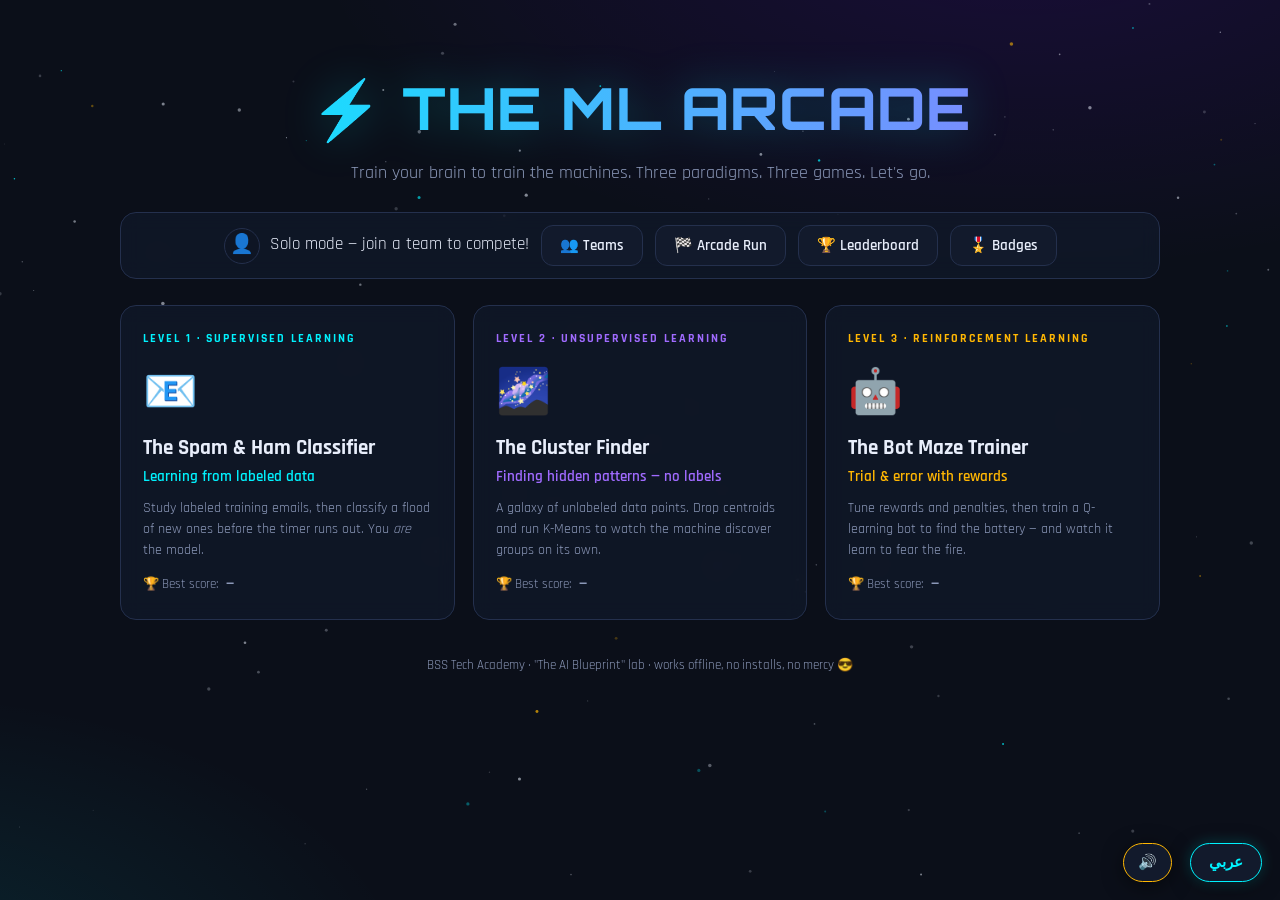
==== commit 19e59c76: "Pro UI/UX polish pass - Arcade typography: Orbitron display + Rajdhani body + Cairo for Arabic - Ani" ====
--- a/index.html
+++ b/index.html
@@ -27,6 +27,9 @@
 <meta charset="UTF-8" />
 <meta name="viewport" content="width=device-width, initial-scale=1.0" />
 <title>The ML Arcade — Learn Machine Learning by Playing</title>
+<link rel="preconnect" href="https://fonts.googleapis.com">
+<link rel="preconnect" href="https://fonts.gstatic.com" crossorigin>
+<link href="https://fonts.googleapis.com/css2?family=Orbitron:wght@700;900&family=Rajdhani:wght@500;600;700&family=Cairo:wght@500;700;800&display=swap" rel="stylesheet">
 <style>
   /* ══════════════ THEME ══════════════ */
   :root {
@@ -329,15 +332,110 @@
     40% { transform: translateX(7px); } 60% { transform: translateX(-5px); } 80% { transform: translateX(3px); }
   }
 
+  /* ══════════════ PRO POLISH ══════════════ */
+  body { font-family: "Rajdhani", "Segoe UI", Tahoma, sans-serif; font-size: 16.5px; }
+  html[lang="ar"] body, html[lang="ar"] .btn, html[lang="ar"] input, html[lang="ar"] select { font-family: "Cairo", Tahoma, sans-serif; }
+  .hero h1, .big-metric, .board-card .tscore, .board-card .rank, .chip b, .count-overlay span, .score-pop {
+    font-family: "Orbitron", "Cairo", sans-serif;
+  }
+  #stars { position: fixed; inset: 0; z-index: -1; pointer-events: none; }
+  ::selection { background: rgba(0,242,254,.3); }
+  ::-webkit-scrollbar { width: 10px; }
+  ::-webkit-scrollbar-track { background: var(--bg); }
+  ::-webkit-scrollbar-thumb { background: linear-gradient(var(--purple-deep), var(--teal)); border-radius: 999px; }
+
+  /* glassmorphism over the starfield */
+  .panel, .card, .ctrl-panel, .team-bar, .board-card, details.explain, .email-card {
+    background: rgba(18,26,44,.66);
+    backdrop-filter: blur(10px);
+    -webkit-backdrop-filter: blur(10px);
+  }
+
+  /* animated hero */
+  .hero h1 { background-size: 220% auto; animation: gradShift 7s ease-in-out infinite alternate; }
+  @keyframes gradShift { to { background-position: 100% center; } }
+
+  /* card shine sweep */
+  .card { overflow: hidden; }
+  .card::after {
+    content: ""; position: absolute; inset: 0; pointer-events: none;
+    background: linear-gradient(115deg, transparent 35%, rgba(255,255,255,.07) 50%, transparent 65%);
+    transform: translateX(-130%);
+  }
+  .card:hover::after { transform: translateX(130%); transition: transform .7s ease; }
+  .card .icon { display: inline-block; animation: floaty 3.4s ease-in-out infinite; }
+  @keyframes floaty { 0%,100% { transform: translateY(0); } 50% { transform: translateY(-7px); } }
+
+  .btn:active:not(:disabled) { transform: scale(.96); }
+  .btn.primary { background: linear-gradient(140deg, color-mix(in srgb, var(--accent) 28%, var(--panel)), color-mix(in srgb, var(--accent) 10%, var(--panel))); }
+
+  /* timer urgency states */
+  .timer-fill.warn { background: linear-gradient(90deg, var(--amber), #ff8800); }
+  .timer-fill.danger { background: var(--bad); animation: barPulse .45s ease-in-out infinite alternate; }
+  @keyframes barPulse { from { opacity: 1; } to { opacity: .45; } }
+  .chip.hot { border-color: var(--amber); color: var(--amber); box-shadow: 0 0 16px rgba(255,183,3,.3); animation: barPulse .8s ease-in-out infinite alternate; }
+
+  /* floating score popups */
+  .score-pop {
+    position: fixed; z-index: 300; pointer-events: none; font-weight: 900; font-size: 28px;
+    transform: translate(-50%, 0); animation: popFloat .95s ease-out forwards;
+    text-shadow: 0 0 18px currentColor;
+  }
+  @keyframes popFloat {
+    from { opacity: 0; transform: translate(-50%, 8px) scale(.7); }
+    25% { opacity: 1; transform: translate(-50%, -14px) scale(1.18); }
+    to { opacity: 0; transform: translate(-50%, -64px) scale(1); }
+  }
+
+  /* 3-2-1-GO countdown */
+  .count-overlay {
+    position: fixed; inset: 0; z-index: 250; display: flex; align-items: center; justify-content: center;
+    background: rgba(11,15,25,.72); backdrop-filter: blur(5px);
+  }
+  .count-overlay span {
+    font-size: clamp(80px, 18vw, 130px); font-weight: 900; color: var(--teal);
+    text-shadow: 0 0 40px rgba(0,242,254,.6); animation: countPop .62s ease both;
+  }
+  .count-overlay span.go { color: var(--amber); text-shadow: 0 0 44px rgba(255,183,3,.65); }
+  @keyframes countPop { from { opacity: 0; transform: scale(2.1); } 60% { opacity: 1; transform: scale(.95); } to { transform: scale(1); } }
+
+  /* leaderboard entrances */
+  .board-card { animation: rowIn .4s ease both; }
+  @keyframes rowIn { from { opacity: 0; transform: translateY(14px); } to { opacity: 1; transform: none; } }
+  .board-card.top1 .rank { animation: floaty 2s ease-in-out infinite; }
+
+  /* avatar picker */
+  .avatar-pick { display: grid; grid-template-columns: repeat(6, 1fr); gap: 6px; }
+  .avatar-pick button {
+    font-size: 22px; padding: 7px 0; background: var(--panel-2); border: 1px solid var(--line);
+    border-radius: 10px; cursor: pointer; transition: transform .1s, border-color .1s;
+  }
+  .avatar-pick button:hover { transform: scale(1.12); }
+  .avatar-pick button.sel { border-color: var(--teal); box-shadow: 0 0 12px rgba(0,242,254,.35); background: rgba(0,242,254,.1); }
+
+  /* loading spinner */
+  .spinner { width: 30px; height: 30px; margin: 14px auto; border-radius: 50%; border: 3px solid var(--line); border-top-color: var(--teal); animation: spin .8s linear infinite; }
+  @keyframes spin { to { transform: rotate(360deg); } }
+
   /* ══════════════ RESPONSIVE ══════════════ */
   @media (max-width: 860px) {
     .cluster-layout, .maze-layout { grid-template-columns: 1fr; }
     .ctrl-panel { order: 2; }
     .wrap { padding: 16px 14px 50px; }
   }
+  @media (max-width: 600px) {
+    .topbar { justify-content: center; text-align: center; }
+    .team-bar .btn { flex: 1 1 40%; justify-content: center; }
+    .sort-btns .btn { font-size: 16px; padding: 14px 8px; }
+    .confusion { grid-template-columns: repeat(2, 1fr); }
+    .lang-toggle { bottom: 12px; inset-inline-end: 12px; padding: 8px 14px; }
+    .sound-toggle { bottom: 12px; inset-inline-end: 92px; }
+  }
+  @media (pointer: coarse) { .kbd-hint { display: none; } }
 </style>
 </head>
 <body>
+<canvas id="stars"></canvas>
 <button class="lang-toggle" id="lang-toggle" onclick="toggleLang()">عربي</button>
 <button class="sound-toggle" id="sound-toggle" onclick="Sound.toggle()">🔊</button>
 <div class="wrap">
@@ -641,6 +739,7 @@
         <div class="field"><label data-i18n="fTeamName">Team name</label><input id="tc-name" maxlength="24" placeholder="The Overfitters"></div>
         <div class="field"><label data-i18n="fYourName">Your username (leader)</label><input id="tc-user" maxlength="16" placeholder="mina"></div>
         <div class="field"><label data-i18n="fPin">4-digit PIN</label><input id="tc-pin" inputmode="numeric" maxlength="4" placeholder="1234"></div>
+        <div class="field"><label data-i18n="fAvatar">Pick your avatar</label><div class="avatar-pick" id="tc-avatars"></div></div>
         <div class="field"><label data-i18n="fPhoto">Team photo</label><input id="tc-photo" type="file" accept="image/*"></div>
         <div class="center"><img id="tc-preview" class="team-photo lg" style="display:none" alt=""></div>
         <div class="center muted" id="tc-err" style="min-height:20px;font-size:14px;color:var(--bad)"></div>
@@ -658,6 +757,7 @@
         <div class="center" id="tj-picked"></div>
         <div class="field"><label data-i18n="fYourName2">Your username</label><input id="tj-user" maxlength="16" placeholder="sara"></div>
         <div class="field"><label data-i18n="fPin">4-digit PIN</label><input id="tj-pin" inputmode="numeric" maxlength="4" placeholder="1234"></div>
+        <div class="field"><label data-i18n="fAvatar">Pick your avatar</label><div class="avatar-pick" id="tj-avatars"></div></div>
         <div class="center muted" id="tj-err" style="min-height:20px;font-size:14px;color:var(--bad)"></div>
         <button class="btn purple primary big" onclick="Team.requestJoin()" data-i18n="joinBtn">📨 Request to Join</button>
         <p class="center muted" style="font-size:13px" data-i18n="joinRelogin">Already approved before? Same username + PIN logs you back in.</p>
@@ -863,6 +963,7 @@
     runNext: "✅ Level done! Next up: {game}",
     runDone: "🏁 Arcade Run complete — {total} points!",
     badgeToast: "🎖️ Badge unlocked: {name}!",
+    fAvatar: "Pick your avatar", countGo: "GO!",
   },
 
   ar: {
@@ -993,6 +1094,7 @@
     runNext: "✅ انتهى المستوى! التالي: {game}",
     runDone: "🏁 اكتمل سباق الأركيد — {total} نقطة!",
     badgeToast: "🎖️ وسام جديد: {name}!",
+    fAvatar: "اختر شخصيتك", countGo: "انطلق!",
   },
 };
 
@@ -1104,6 +1206,85 @@
 }
 const shake = () => { document.body.classList.remove("shake"); void document.body.offsetWidth; document.body.classList.add("shake"); };
 
+/* floating score popup near an element */
+function scorePop(text, color, anchorEl) {
+  const d = document.createElement("div");
+  d.className = "score-pop"; d.textContent = text; d.style.color = color;
+  let x = window.innerWidth / 2, y = window.innerHeight / 2;
+  if (anchorEl) {
+    const r = anchorEl.getBoundingClientRect();
+    x = r.left + r.width / 2; y = r.top + 24;
+  }
+  d.style.left = x + "px"; d.style.top = y + "px";
+  document.body.appendChild(d);
+  setTimeout(() => d.remove(), 1000);
+}
+
+/* 3-2-1-GO overlay */
+function countdown(cb) {
+  const ov = document.createElement("div");
+  ov.className = "count-overlay";
+  document.body.appendChild(ov);
+  const steps = ["3", "2", "1", t("countGo")];
+  let i = 0;
+  const tick = () => {
+    if (i >= steps.length) { ov.remove(); cb(); return; }
+    const isGo = i === steps.length - 1;
+    ov.innerHTML = `<span class="${isGo ? "go" : ""}">${steps[i]}</span>`;
+    Sound.beep(isGo ? 880 : 440, isGo ? .3 : .12, "triangle", .07);
+    i++;
+    setTimeout(tick, isGo ? 750 : 650);
+  };
+  tick();
+}
+
+/* animated number count-up on result screens */
+function countUp(el, target, fmt) {
+  fmt = fmt || (v => v);
+  const dur = 900, start = performance.now();
+  const frame = now => {
+    const p = Math.min(1, (now - start) / dur);
+    const eased = 1 - Math.pow(1 - p, 3);
+    el.textContent = fmt(Math.round(target * eased));
+    if (p < 1) requestAnimationFrame(frame);
+  };
+  requestAnimationFrame(frame);
+}
+
+/* ════════════════════════════════════════════════════════════
+   STARFIELD — ambient animated background
+   ════════════════════════════════════════════════════════════ */
+const Starfield = {
+  stars: [], rafId: null,
+  init() {
+    const cv = $("stars"), ctx = cv.getContext("2d");
+    const size = () => { cv.width = window.innerWidth; cv.height = window.innerHeight; };
+    size();
+    window.addEventListener("resize", size);
+    this.stars = Array.from({ length: 130 }, () => ({
+      x: Math.random(), y: Math.random(),
+      r: .4 + Math.random() * 1.4,
+      s: .00003 + Math.random() * .00009,          /* drift speed */
+      p: Math.random() * Math.PI * 2,              /* twinkle phase */
+      hue: [Math.random() < .12, Math.random() < .12],
+    }));
+    const draw = now => {
+      ctx.clearRect(0, 0, cv.width, cv.height);
+      for (const st of this.stars) {
+        st.y -= st.s * cv.height / 60;
+        if (st.y < -0.02) { st.y = 1.02; st.x = Math.random(); }
+        const tw = .35 + .65 * (0.5 + 0.5 * Math.sin(now / 900 + st.p));
+        ctx.beginPath();
+        ctx.arc(st.x * cv.width, st.y * cv.height, st.r, 0, Math.PI * 2);
+        ctx.fillStyle = st.hue[0] ? `rgba(0,242,254,${tw * .8})` : st.hue[1] ? `rgba(255,183,3,${tw * .7})` : `rgba(232,238,251,${tw * .55})`;
+        ctx.fill();
+      }
+      this.rafId = requestAnimationFrame(draw);
+    };
+    this.rafId = requestAnimationFrame(draw);
+  },
+};
+
 /* ════════════════════════════════════════════════════════════
    SOUND — WebAudio bleeps, no audio files
    ════════════════════════════════════════════════════════════ */
@@ -1171,6 +1352,23 @@
 
   load() { try { this.session = JSON.parse(localStorage.getItem("mlArcadeTeam") || "null"); } catch (e) {} },
   save() { try { localStorage.setItem("mlArcadeTeam", JSON.stringify(this.session)); } catch (e) {} },
+  picked: { tc: null, tj: null },
+  renderAvatarPickers() {
+    for (const key of ["tc", "tj"]) {
+      const box = $(key + "-avatars");
+      box.innerHTML = "";
+      this.AVATARS.forEach(a => {
+        const b = document.createElement("button");
+        b.type = "button"; b.textContent = a;
+        b.onclick = () => {
+          this.picked[key] = a;
+          box.querySelectorAll("button").forEach(x => x.classList.toggle("sel", x === b));
+          Sound.click();
+        };
+        box.appendChild(b);
+      });
+    }
+  },
   stopPolls() { clearInterval(this.waitTimer); clearInterval(this.homeTimer); this.waitTimer = this.homeTimer = null; },
   avatarFor(name) { let h = 0; for (const ch of name) h = (h * 31 + ch.codePointAt(0)) >>> 0; return this.AVATARS[h % this.AVATARS.length]; },
 
@@ -1227,7 +1425,7 @@
       const hash = await pinHash(pin);
       await Net.put("/teams/" + id, {
         name, photo: this.photoData || "", leader: user, created: Date.now(),
-        members: { [user]: { avatar: this.avatarFor(user), pinHash: hash, status: "leader", scores: this.localScores() } },
+        members: { [user]: { avatar: this.picked.tc || this.avatarFor(user), pinHash: hash, status: "leader", scores: this.localScores() } },
       });
       this.session = { teamId: id, teamName: name, user, role: "leader", status: "approved" };
       this.save();
@@ -1240,7 +1438,7 @@
 
   async loadTeams() {
     const list = $("tj-list");
-    list.innerHTML = "<div class='muted center'>…</div>";
+    list.innerHTML = "<div class='spinner'></div>";
     $("tj-form").style.display = "none";
     try {
       const teams = await Net.get("/teams") || {};
@@ -1288,7 +1486,7 @@
           status: existing.status === "pending" ? "pending" : "approved",
         };
       } else {                                            /* new join request */
-        await Net.put(path, { avatar: this.avatarFor(user), pinHash: hash, status: "pending", scores: this.localScores() });
+        await Net.put(path, { avatar: this.picked.tj || this.avatarFor(user), pinHash: hash, status: "pending", scores: this.localScores() });
         this.session = { teamId: this.joinPick.id, teamName: this.joinPick.name, user, role: "member", status: "pending" };
       }
       this.save();
@@ -1408,6 +1606,7 @@
   async refresh() {
     const list = $("board-list"), empty = $("board-empty");
     if (!Net.ok()) { list.innerHTML = ""; empty.style.display = "block"; empty.innerHTML = t("setupTitle"); return; }
+    if (!list.children.length) list.innerHTML = "<div class='spinner'></div>";
     try {
       const teams = await Net.get("/teams") || {};
       const rows = Object.keys(teams).map(id => {
@@ -1633,6 +1832,7 @@
 
   /* ---- phase 2: classify ---- */
   startClassify() {
+    if (this.counting) return;
     this.stopTimers();
     $("l1-train").style.display = "none";
     $("l1-play").style.display = "block";
@@ -1641,7 +1841,12 @@
     this.tp = this.tn = this.fp = this.fn = this.misses = 0;
     $("l1-score").textContent = "0";
     $("l1-streak").textContent = "🔥 0";
-    this.nextCard();
+    $("l1-streak").parentElement.classList.remove("hot");
+    this.counting = true;
+    countdown(() => {
+      this.counting = false;
+      if (document.getElementById("screen-l1").classList.contains("active")) this.nextCard();
+    });
   },
   nextCard() {
     if (this.idx >= this.queue.length) return this.finish();
@@ -1660,9 +1865,14 @@
     this.curTime = Math.max(this.MIN_TIME, this.TIME_PER_CARD - this.streak * 800);
     this.deadline = performance.now() + this.curTime;
     clearInterval(this.timerInt);
+    const bar = $("l1-timer");
+    bar.classList.remove("warn", "danger");
     this.timerInt = setInterval(() => {
       const left = this.deadline - performance.now();
-      $("l1-timer").style.width = clamp(left / this.curTime * 100, 0, 100) + "%";
+      const pct = left / this.curTime;
+      bar.style.width = clamp(pct * 100, 0, 100) + "%";
+      bar.classList.toggle("warn", pct < .5 && pct >= .25);
+      bar.classList.toggle("danger", pct < .25);
       if (left <= 0) this.timeout();
     }, 50);
   },
@@ -1683,6 +1893,7 @@
       fb.classList.add("good");
       $("l1-card").classList.add("flash-good");
       Sound.good();
+      scorePop("+10", "var(--good)", $("l1-card"));
     } else {
       this.streak = 0;
       this.score -= 5;
@@ -1690,9 +1901,11 @@
       fb.classList.add("bad");
       $("l1-card").classList.add("flash-bad");
       Sound.bad(); shake();
+      scorePop("−5", "var(--bad)", $("l1-card"));
     }
     $("l1-score").textContent = this.score;
     $("l1-streak").textContent = "🔥 " + this.streak;
+    $("l1-streak").parentElement.classList.toggle("hot", this.streak >= 3);
     this.idx++;
     setTimeout(() => this.nextCard(), 1000);
   },
@@ -1706,6 +1919,7 @@
     this.misses++;
     this.streak = 0;
     $("l1-streak").textContent = "🔥 0";
+    $("l1-streak").parentElement.classList.remove("hot");
     const fb = $("l1-feedback");
     fb.textContent = t("l1TooSlow", { label: this.stampText(truth) });
     fb.classList.add("bad");
@@ -1721,7 +1935,7 @@
     const total = this.queue.length;
     const correct = this.tp + this.tn;
     const acc = Math.round(correct / total * 100);
-    $("l1-res-acc").textContent = acc + "%";
+    countUp($("l1-res-acc"), acc, v => v + "%");
     $("l1-res-score").textContent = this.score;
     $("l1-tp").textContent = this.tp; $("l1-tn").textContent = this.tn;
     $("l1-fp").textContent = this.fp; $("l1-fn").textContent = this.fn;
@@ -1916,7 +2130,7 @@
     const finalInertia = this.inertiaOf(this.assignments, this.centroids.map(c => ({ x: c.tx, y: c.ty })));
     const score = clamp(Math.round(this.optimalInertia / Math.max(finalInertia, 1e-9) * 100), 0, 100);
     this.setStatus("l2StatusConverged", { i: this.iter });
-    $("l2-res-score").textContent = score + "%";
+    countUp($("l2-res-score"), score, v => v + "%");
     $("l2-res-note").textContent =
       score >= 95 ? t("l2NoteHigh", { i: this.iter }) :
       score >= 75 ? t("l2NoteMid", { i: this.iter }) :
@@ -2191,7 +2405,7 @@
     $("l3-res-emoji").textContent = emoji;
     $("l3-res-title").textContent = title;
     $("l3-res-detail").textContent = detail;
-    $("l3-res-score").textContent = score + " " + t("l3Pts");
+    countUp($("l3-res-score"), score, v => v + " " + t("l3Pts"));
     rp.style.display = "block";
     rp.scrollIntoView({ behavior: "smooth", block: "nearest" });
     App.complete(3, score, true);
@@ -2314,6 +2528,8 @@
 App.load();
 setLang(LANG);
 $("tc-photo").addEventListener("change", e => Team.handlePhoto(e.target.files[0]));
+Starfield.init();
+Team.renderAvatarPickers();
 </script>
 </body>
 </html>
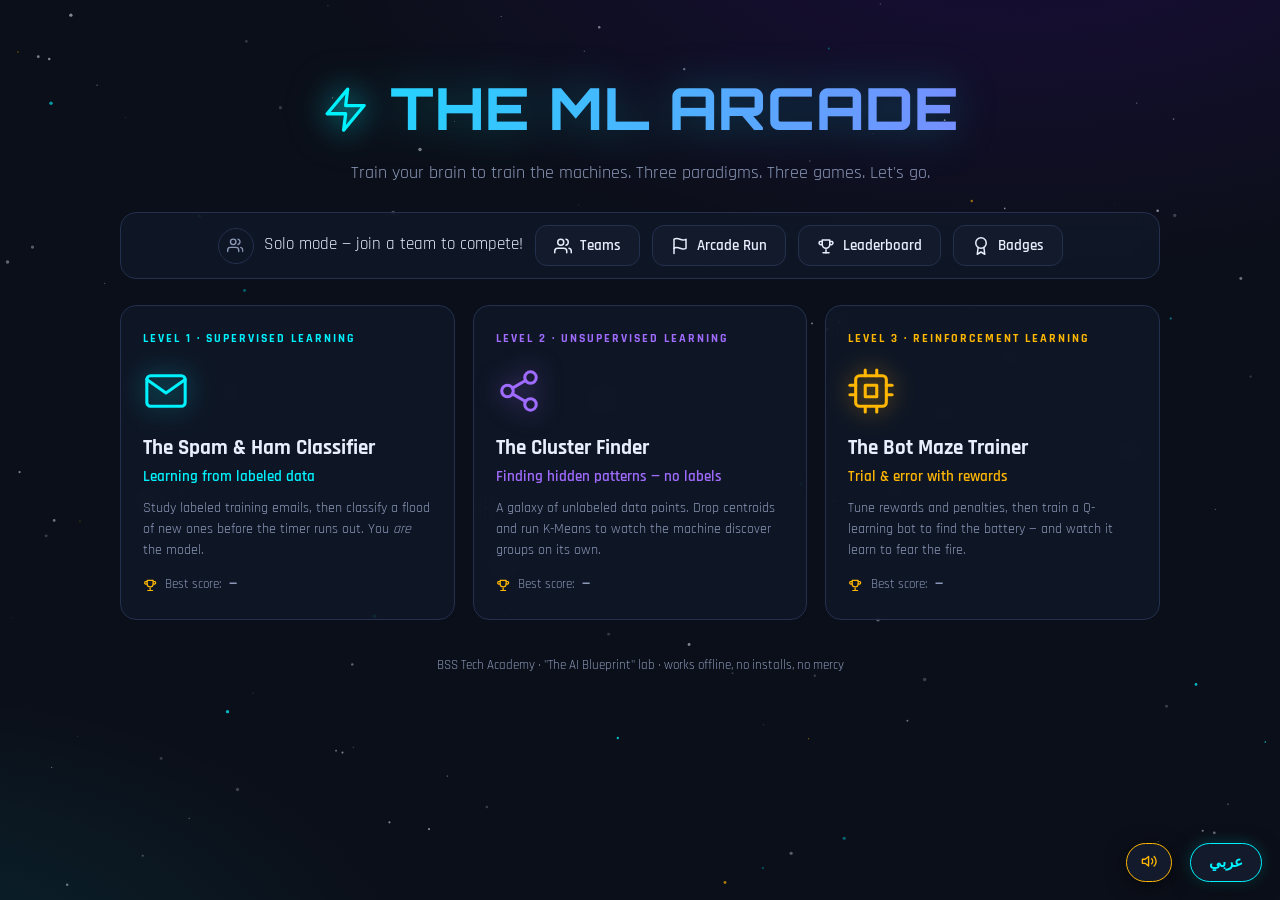
==== commit 7d090471: "Replace all UI emojis with flat SVG icons; add Log back in button - Inline SVG sprite (~35 Feather-s" ====
--- a/index.html
+++ b/index.html
@@ -432,69 +432,131 @@
     .sound-toggle { bottom: 12px; inset-inline-end: 92px; }
   }
   @media (pointer: coarse) { .kbd-hint { display: none; } }
+
+  /* ══════════════ FLAT ICONS ══════════════ */
+  .ic {
+    width: 1.1em; height: 1.1em; flex: none;
+    stroke: currentColor; stroke-width: 2; fill: none;
+    stroke-linecap: round; stroke-linejoin: round;
+    vertical-align: -0.18em; display: inline-block;
+  }
+  .ic.fill { fill: currentColor; stroke: none; }
+  .btn .ic { width: 1.2em; height: 1.2em; }
+  .hero h1 .ic { width: .85em; height: .85em; stroke: var(--teal); stroke-width: 1.6; fill: rgba(0,242,254,.15); filter: drop-shadow(0 0 14px rgba(0,242,254,.6)); vertical-align: -0.08em; }
+  .card .icon .ic { width: 46px; height: 46px; color: var(--accent); stroke-width: 1.6; filter: drop-shadow(0 0 12px color-mix(in srgb, var(--accent) 55%, transparent)); }
+  .res-icon .ic { width: 54px; height: 54px; stroke-width: 1.7; }
+  .topbar h2 .ic, details.explain summary .ic { color: var(--muted); }
+  .badge .bicon .ic { width: 30px; height: 30px; stroke-width: 1.8; color: var(--amber); }
+  .avatar { font-size: 15px; font-weight: 800; color: #fff; text-transform: uppercase; }
+  .rank .medal-ic { width: 26px; height: 26px; }
+  .board-card:nth-child(2) .rank { color: #c7d2e8; }
+  .board-card:nth-child(3) .rank { color: #d29a6a; }
 </style>
 </head>
 <body>
+<svg xmlns="http://www.w3.org/2000/svg" style="display:none" aria-hidden="true">
+  <symbol id="i-zap" viewBox="0 0 24 24"><polygon points="13 2 3 14 12 14 11 22 21 10 12 10 13 2"/></symbol>
+  <symbol id="i-mail" viewBox="0 0 24 24"><rect x="2" y="4" width="20" height="16" rx="2"/><path d="M22 6l-10 7L2 6"/></symbol>
+  <symbol id="i-nodes" viewBox="0 0 24 24"><circle cx="18" cy="5" r="3"/><circle cx="6" cy="12" r="3"/><circle cx="18" cy="19" r="3"/><line x1="8.59" y1="13.51" x2="15.42" y2="17.49"/><line x1="15.41" y1="6.51" x2="8.59" y2="10.49"/></symbol>
+  <symbol id="i-cpu" viewBox="0 0 24 24"><rect x="4" y="4" width="16" height="16" rx="2"/><rect x="9" y="9" width="6" height="6"/><line x1="9" y1="1" x2="9" y2="4"/><line x1="15" y1="1" x2="15" y2="4"/><line x1="9" y1="20" x2="9" y2="23"/><line x1="15" y1="20" x2="15" y2="23"/><line x1="20" y1="9" x2="23" y2="9"/><line x1="20" y1="14" x2="23" y2="14"/><line x1="1" y1="9" x2="4" y2="9"/><line x1="1" y1="14" x2="4" y2="14"/></symbol>
+  <symbol id="i-trophy" viewBox="0 0 24 24"><path d="M8 21h8"/><path d="M12 17v4"/><path d="M7 4h10v6a5 5 0 0 1-10 0V4z"/><path d="M7 6H4a2 2 0 0 0 2 4h1"/><path d="M17 6h3a2 2 0 0 1-2 4h-1"/></symbol>
+  <symbol id="i-users" viewBox="0 0 24 24"><path d="M17 21v-2a4 4 0 0 0-4-4H5a4 4 0 0 0-4 4v2"/><circle cx="9" cy="7" r="4"/><path d="M23 21v-2a4 4 0 0 0-3-3.87"/><path d="M16 3.13a4 4 0 0 1 0 7.75"/></symbol>
+  <symbol id="i-flag" viewBox="0 0 24 24"><path d="M4 15s1-1 4-1 5 2 8 2 4-1 4-1V3s-1 1-4 1-5-2-8-2-4 1-4 1z"/><line x1="4" y1="22" x2="4" y2="15"/></symbol>
+  <symbol id="i-award" viewBox="0 0 24 24"><circle cx="12" cy="8" r="7"/><polyline points="8.21 13.89 7 23 12 20 17 23 15.79 13.88"/></symbol>
+  <symbol id="i-play" viewBox="0 0 24 24"><polygon points="5 3 19 12 5 21 5 3"/></symbol>
+  <symbol id="i-skip" viewBox="0 0 24 24"><polygon points="5 4 15 12 5 20 5 4"/><line x1="19" y1="5" x2="19" y2="19"/></symbol>
+  <symbol id="i-trash" viewBox="0 0 24 24"><polyline points="3 6 5 6 21 6"/><path d="M19 6v14a2 2 0 0 1-2 2H7a2 2 0 0 1-2-2V6m3 0V4a2 2 0 0 1 2-2h4a2 2 0 0 1 2 2v2"/><line x1="10" y1="11" x2="10" y2="17"/><line x1="14" y1="11" x2="14" y2="17"/></symbol>
+  <symbol id="i-inbox" viewBox="0 0 24 24"><polyline points="22 12 16 12 14 15 10 15 8 12 2 12"/><path d="M5.45 5.11L2 12v6a2 2 0 0 0 2 2h16a2 2 0 0 0 2-2v-6l-3.45-6.89A2 2 0 0 0 16.76 4H7.24a2 2 0 0 0-1.79 1.11z"/></symbol>
+  <symbol id="i-replay" viewBox="0 0 24 24"><polyline points="1 4 1 10 7 10"/><path d="M3.51 15a9 9 0 1 0 2.13-9.36L1 10"/></symbol>
+  <symbol id="i-sliders" viewBox="0 0 24 24"><line x1="4" y1="21" x2="4" y2="14"/><line x1="4" y1="10" x2="4" y2="3"/><line x1="12" y1="21" x2="12" y2="12"/><line x1="12" y1="8" x2="12" y2="3"/><line x1="20" y1="21" x2="20" y2="16"/><line x1="20" y1="12" x2="20" y2="3"/><line x1="1" y1="14" x2="7" y2="14"/><line x1="9" y1="8" x2="15" y2="8"/><line x1="17" y1="16" x2="23" y2="16"/></symbol>
+  <symbol id="i-ff" viewBox="0 0 24 24"><polygon points="13 19 22 12 13 5 13 19"/><polygon points="2 19 11 12 2 5 2 19"/></symbol>
+  <symbol id="i-x" viewBox="0 0 24 24"><line x1="18" y1="6" x2="6" y2="18"/><line x1="6" y1="6" x2="18" y2="18"/></symbol>
+  <symbol id="i-shuffle" viewBox="0 0 24 24"><polyline points="16 3 21 3 21 8"/><line x1="4" y1="20" x2="21" y2="3"/><polyline points="21 16 21 21 16 21"/><line x1="15" y1="15" x2="21" y2="21"/><line x1="4" y1="4" x2="9" y2="9"/></symbol>
+  <symbol id="i-target" viewBox="0 0 24 24"><circle cx="12" cy="12" r="10"/><circle cx="12" cy="12" r="6"/><circle cx="12" cy="12" r="2"/></symbol>
+  <symbol id="i-flame" viewBox="0 0 24 24"><path d="M12 2c1.5 4 5.5 6 5.5 11a5.5 5.5 0 0 1-11 0c0-2.5 1.3-4.7 2.9-6.2.1 2 1 3.2 2.4 3.6-.9-2.7-.4-6 0.2-8.4z"/></symbol>
+  <symbol id="i-battery" viewBox="0 0 24 24"><rect x="1" y="6" width="18" height="12" rx="2"/><line x1="23" y1="10" x2="23" y2="14"/><polyline points="11 8 8 12 10 12 8 16"/></symbol>
+  <symbol id="i-crown" viewBox="0 0 24 24"><path d="M2 18h20"/><path d="M4 18l-1.5-9L8 12l4-8 4 8 5.5-3L20 18z"/></symbol>
+  <symbol id="i-disc" viewBox="0 0 24 24"><circle cx="12" cy="12" r="10"/><circle cx="12" cy="12" r="3"/></symbol>
+  <symbol id="i-vol" viewBox="0 0 24 24"><polygon points="11 5 6 9 2 9 2 15 6 15 11 19 11 5"/><path d="M15.54 8.46a5 5 0 0 1 0 7.07"/><path d="M19.07 4.93a10 10 0 0 1 0 14.14"/></symbol>
+  <symbol id="i-volx" viewBox="0 0 24 24"><polygon points="11 5 6 9 2 9 2 15 6 15 11 19 11 5"/><line x1="23" y1="9" x2="17" y2="15"/><line x1="17" y1="9" x2="23" y2="15"/></symbol>
+  <symbol id="i-logout" viewBox="0 0 24 24"><path d="M9 21H5a2 2 0 0 1-2-2V5a2 2 0 0 1 2-2h4"/><polyline points="16 17 21 12 16 7"/><line x1="21" y1="12" x2="9" y2="12"/></symbol>
+  <symbol id="i-login" viewBox="0 0 24 24"><path d="M15 3h4a2 2 0 0 1 2 2v14a2 2 0 0 1-2 2h-4"/><polyline points="10 17 15 12 10 7"/><line x1="15" y1="12" x2="3" y2="12"/></symbol>
+  <symbol id="i-send" viewBox="0 0 24 24"><line x1="22" y1="2" x2="11" y2="13"/><polygon points="22 2 15 22 11 13 2 9 22 2"/></symbol>
+  <symbol id="i-star" viewBox="0 0 24 24"><polygon points="12 2 15.09 8.26 22 9.27 17 14.14 18.18 21.02 12 17.77 5.82 21.02 7 14.14 2 9.27 8.91 8.26 12 2"/></symbol>
+  <symbol id="i-userplus" viewBox="0 0 24 24"><path d="M16 21v-2a4 4 0 0 0-4-4H5a4 4 0 0 0-4 4v2"/><circle cx="8.5" cy="7" r="4"/><line x1="20" y1="8" x2="20" y2="14"/><line x1="23" y1="11" x2="17" y2="11"/></symbol>
+  <symbol id="i-clock" viewBox="0 0 24 24"><circle cx="12" cy="12" r="10"/><polyline points="12 6 12 12 16 14"/></symbol>
+  <symbol id="i-search" viewBox="0 0 24 24"><circle cx="11" cy="11" r="8"/><line x1="21" y1="21" x2="16.65" y2="16.65"/></symbol>
+  <symbol id="i-bulb" viewBox="0 0 24 24"><line x1="9" y1="18" x2="15" y2="18"/><line x1="10" y1="22" x2="14" y2="22"/><path d="M12 2a7 7 0 0 1 4.2 12.6c-.8.6-1.2 1.4-1.2 2.4H9c0-1-.4-1.8-1.2-2.4A7 7 0 0 1 12 2z"/></symbol>
+  <symbol id="i-key" viewBox="0 0 24 24"><path d="M21 2l-2 2m-7.61 7.61a5.5 5.5 0 1 1-7.778 7.778 5.5 5.5 0 0 1 7.777-7.777zm0 0L15.5 7.5m3 3L22 7l-3-3"/></symbol>
+  <symbol id="i-alert" viewBox="0 0 24 24"><path d="M10.29 3.86L1.82 18a2 2 0 0 0 1.71 3h16.94a2 2 0 0 0 1.71-3L13.71 3.86a2 2 0 0 0-3.42 0z"/><line x1="12" y1="9" x2="12" y2="13"/><line x1="12" y1="17" x2="12.01" y2="17"/></symbol>
+  <symbol id="i-checkc" viewBox="0 0 24 24"><path d="M22 11.08V12a10 10 0 1 1-5.93-9.14"/><polyline points="22 4 12 14.01 9 11.01"/></symbol>
+  <symbol id="i-check" viewBox="0 0 24 24"><polyline points="20 6 9 17 4 12"/></symbol>
+  <symbol id="i-xc" viewBox="0 0 24 24"><circle cx="12" cy="12" r="10"/><line x1="15" y1="9" x2="9" y2="15"/><line x1="9" y1="9" x2="15" y2="15"/></symbol>
+  <symbol id="i-flask" viewBox="0 0 24 24"><path d="M10 2v6.34L4.55 17.8A2 2 0 0 0 6.34 21h11.32a2 2 0 0 0 1.79-3.2L14 8.34V2"/><line x1="8.5" y1="2" x2="15.5" y2="2"/><line x1="7" y1="15" x2="17" y2="15"/></symbol>
+  <symbol id="i-refresh" viewBox="0 0 24 24"><polyline points="23 4 23 10 17 10"/><polyline points="1 20 1 14 7 14"/><path d="M3.51 9a9 9 0 0 1 14.85-3.36L23 10M1 14l4.64 4.36A9 9 0 0 0 20.49 15"/></symbol>
+  <symbol id="i-crosshair" viewBox="0 0 24 24"><circle cx="12" cy="12" r="10"/><line x1="22" y1="12" x2="18" y2="12"/><line x1="6" y1="12" x2="2" y2="12"/><line x1="12" y1="6" x2="12" y2="2"/><line x1="12" y1="22" x2="12" y2="18"/></symbol>
+  <symbol id="i-grid" viewBox="0 0 24 24"><rect x="3" y="3" width="7" height="7" rx="1"/><rect x="14" y="3" width="7" height="7" rx="1"/><rect x="14" y="14" width="7" height="7" rx="1"/><rect x="3" y="14" width="7" height="7" rx="1"/></symbol>
+</svg>
 <canvas id="stars"></canvas>
 <button class="lang-toggle" id="lang-toggle" onclick="toggleLang()">عربي</button>
-<button class="sound-toggle" id="sound-toggle" onclick="Sound.toggle()">🔊</button>
+<button class="sound-toggle" id="sound-toggle" onclick="Sound.toggle()"><svg class="ic"><use href="#i-vol"/></svg></button>
 <div class="wrap">
 
   <!-- ════════════════ DASHBOARD ════════════════ -->
   <section id="screen-dash" class="screen active">
     <div class="hero">
-      <h1>⚡ THE ML ARCADE</h1>
+      <h1><svg class="ic"><use href="#i-zap"/></svg> THE ML ARCADE</h1>
       <p data-i18n="tagline">Train your brain to train the machines. Three paradigms. Three games. Let's go.</p>
     </div>
     <div class="team-bar" id="team-bar">
-      <div class="who" id="team-bar-who"><span class="avatar">👤</span> <span data-i18n="soloMode">Solo mode — join a team to compete!</span></div>
-      <button class="btn teal" onclick="Team.open()" data-i18n="teamBtn">👥 Teams</button>
-      <button class="btn amber" onclick="ArcadeRun.start()" data-i18n="runBtn">🏁 Arcade Run</button>
-      <button class="btn purple" onclick="Board.open()" data-i18n="boardBtn">🏆 Leaderboard</button>
-      <button class="btn teal" onclick="Badges.open()" data-i18n="badgesBtn">🎖️ Badges</button>
+      <div class="who" id="team-bar-who"></div>
+      <button class="btn teal" onclick="Team.open()"><svg class="ic"><use href="#i-users"/></svg> <span data-i18n="teamBtn">Teams</span></button>
+      <button class="btn amber" onclick="ArcadeRun.start()"><svg class="ic"><use href="#i-flag"/></svg> <span data-i18n="runBtn">Arcade Run</span></button>
+      <button class="btn purple" onclick="Board.open()"><svg class="ic"><use href="#i-trophy"/></svg> <span data-i18n="boardBtn">Leaderboard</span></button>
+      <button class="btn teal" onclick="Badges.open()"><svg class="ic"><use href="#i-award"/></svg> <span data-i18n="badgesBtn">Badges</span></button>
     </div>
     <div class="cards">
       <div class="card teal" id="card-1" onclick="SpamGame.open()">
-        <span class="done-badge" data-i18n="done">✓ DONE</span>
+        <span class="done-badge"><svg class="ic"><use href="#i-check"/></svg> <span data-i18n="done">DONE</span></span>
         <div class="lvl" data-i18n="lvl1">Level 1 · Supervised Learning</div>
-        <div class="icon">📧</div>
+        <div class="icon"><svg class="ic"><use href="#i-mail"/></svg></div>
         <h3 data-i18n="card1Title">The Spam &amp; Ham Classifier</h3>
         <h4 data-i18n="card1Sub">Learning from labeled data</h4>
         <p data-i18n="card1Desc">Study labeled training emails, then classify a flood of new ones before the timer runs out. You <i>are</i> the model.</p>
-        <div class="best"><span data-i18n="best">🏆 Best score:</span> <b id="best-1">—</b></div>
+        <div class="best"><svg class="ic" style="color:var(--amber)"><use href="#i-trophy"/></svg><span data-i18n="best">Best score:</span> <b id="best-1">—</b></div>
       </div>
       <div class="card purple" id="card-2" onclick="ClusterGame.open()">
-        <span class="done-badge" data-i18n="done">✓ DONE</span>
+        <span class="done-badge"><svg class="ic"><use href="#i-check"/></svg> <span data-i18n="done">DONE</span></span>
         <div class="lvl" data-i18n="lvl2">Level 2 · Unsupervised Learning</div>
-        <div class="icon">🌌</div>
+        <div class="icon"><svg class="ic"><use href="#i-nodes"/></svg></div>
         <h3 data-i18n="card2Title">The Cluster Finder</h3>
         <h4 data-i18n="card2Sub">Finding hidden patterns — no labels</h4>
         <p data-i18n="card2Desc">A galaxy of unlabeled data points. Drop centroids and run K-Means to watch the machine discover groups on its own.</p>
-        <div class="best"><span data-i18n="best">🏆 Best score:</span> <b id="best-2">—</b></div>
+        <div class="best"><svg class="ic" style="color:var(--amber)"><use href="#i-trophy"/></svg><span data-i18n="best">Best score:</span> <b id="best-2">—</b></div>
       </div>
       <div class="card amber" id="card-3" onclick="MazeGame.open()">
-        <span class="done-badge" data-i18n="done">✓ DONE</span>
+        <span class="done-badge"><svg class="ic"><use href="#i-check"/></svg> <span data-i18n="done">DONE</span></span>
         <div class="lvl" data-i18n="lvl3">Level 3 · Reinforcement Learning</div>
-        <div class="icon">🤖</div>
+        <div class="icon"><svg class="ic"><use href="#i-cpu"/></svg></div>
         <h3 data-i18n="card3Title">The Bot Maze Trainer</h3>
         <h4 data-i18n="card3Sub">Trial &amp; error with rewards</h4>
         <p data-i18n="card3Desc">Tune rewards and penalties, then train a Q-learning bot to find the battery — and watch it learn to fear the fire.</p>
-        <div class="best"><span data-i18n="best">🏆 Best score:</span> <b id="best-3">—</b></div>
+        <div class="best"><svg class="ic" style="color:var(--amber)"><use href="#i-trophy"/></svg><span data-i18n="best">Best score:</span> <b id="best-3">—</b></div>
       </div>
     </div>
-    <p class="footer-note" data-i18n="footer">BSS Tech Academy · "The AI Blueprint" lab · works offline, no installs, no mercy 😎</p>
+    <p class="footer-note" data-i18n="footer">BSS Tech Academy · "The AI Blueprint" lab · works offline, no installs, no mercy </p>
   </section>
 
   <!-- ════════════════ LEVEL 1 — SPAM & HAM ════════════════ -->
   <section id="screen-l1" class="screen">
     <div class="topbar">
       <button class="btn teal" onclick="App.show('screen-dash')" data-i18n="back">← Arcade</button>
-      <h2 data-i18n="l1Name">📧 The Spam &amp; Ham Classifier</h2>
+      <h2><svg class="ic"><use href="#i-mail"/></svg> <span data-i18n="l1Name">The Spam &amp; Ham Classifier</span></h2>
       <span class="tag teal" data-i18n="l1Tag">Supervised</span>
     </div>
 
     <details class="explain">
-      <summary data-i18n="explainTitle">💡 What's the ML idea here?</summary>
+      <summary><svg class="ic"><use href="#i-bulb"/></svg> <span data-i18n="explainTitle">What's the ML idea here?</span></summary>
       <p data-i18n="l1Explain"><b>Supervised learning</b> means learning from examples that come with the correct answers (<b>labels</b>).
       First you'll see <b>training data</b> — emails already stamped SPAM or HAM (not-spam). Your brain will pick up the
       patterns (ALL CAPS, "FREE!!!", sketchy senders…). Then you'll classify <b>new, unlabeled</b> emails —
@@ -503,14 +565,14 @@
 
     <!-- intro -->
     <div id="l1-intro" class="panel center email-stage">
-      <div style="font-size:52px">🕵️</div>
+      <div class="res-icon" style="color:var(--teal)"><svg class="ic"><use href="#i-search"/></svg></div>
       <h3 style="margin:10px 0 6px" data-i18n="l1Mission">Your mission</h3>
       <p class="muted" style="max-width:460px;margin:0 auto 18px" data-i18n="l1MissionText">
         Phase 1: study <b style="color:var(--text)">10 labeled training emails</b>.<br>
         Phase 2: classify <b style="color:var(--text)">12 mystery emails</b> — 12 seconds each.<br>
         +10 for a correct call, −5 for a wrong one. Misses count against your accuracy!
       </p>
-      <button class="btn teal primary big" onclick="SpamGame.startTraining()" data-i18n="l1Start">▶ Start Training Phase</button>
+      <button class="btn teal primary big" onclick="SpamGame.startTraining()"><svg class="ic"><use href="#i-play"/></svg> <span data-i18n="l1Start">Start Training Phase</span></button>
     </div>
 
     <!-- training -->
@@ -521,9 +583,9 @@
         <div class="from" id="l1-train-from"></div>
         <div class="body" id="l1-train-body"></div>
       </div>
-      <p class="center muted" style="margin-top:12px" data-i18n="l1Memorize">🧠 The machine memorizes patterns from labeled examples…</p>
+      <p class="center muted" style="margin-top:12px" data-i18n="l1Memorize">The machine memorizes patterns from labeled examples…</p>
       <div class="center" style="margin-top:14px">
-        <button class="btn teal" onclick="SpamGame.startClassify()" data-i18n="l1Skip">Skip ahead — I've got the pattern ⏭</button>
+        <button class="btn teal" onclick="SpamGame.startClassify()"><svg class="ic"><use href="#i-skip"/></svg> <span data-i18n="l1Skip">Skip ahead — I've got the pattern</span></button>
       </div>
     </div>
 
@@ -532,7 +594,7 @@
       <div class="hud" style="justify-content:center">
         <span class="chip"><span data-i18n="l1ChipEmail">Email</span> <b id="l1-count">1/12</b></span>
         <span class="chip"><span data-i18n="l1ChipScore">Score</span> <b id="l1-score">0</b></span>
-        <span class="chip"><span data-i18n="l1ChipStreak">Streak</span> <b id="l1-streak">🔥 0</b></span>
+        <span class="chip"><span data-i18n="l1ChipStreak">Streak</span> <svg class="ic fill" style="color:var(--amber)"><use href="#i-flame"/></svg> <b id="l1-streak">0</b></span>
       </div>
       <div class="email-card" id="l1-card">
         <div class="from" id="l1-from"></div>
@@ -540,8 +602,8 @@
       </div>
       <div class="timer-track"><div class="timer-fill" id="l1-timer"></div></div>
       <div class="sort-btns">
-        <button class="btn good big" id="l1-btn-ham" onclick="SpamGame.answer('ham')" data-i18n="l1Ham">✉️ HAM</button>
-        <button class="btn danger big" id="l1-btn-spam" onclick="SpamGame.answer('spam')" data-i18n="l1Spam">🗑️ SPAM</button>
+        <button class="btn good big" id="l1-btn-ham" onclick="SpamGame.answer('ham')"><svg class="ic"><use href="#i-inbox"/></svg> <span data-i18n="l1Ham">HAM</span></button>
+        <button class="btn danger big" id="l1-btn-spam" onclick="SpamGame.answer('spam')"><svg class="ic"><use href="#i-trash"/></svg> <span data-i18n="l1Spam">SPAM</span></button>
       </div>
       <div class="feedback-line" id="l1-feedback"></div>
       <div class="kbd-hint" data-i18n="l1Kbd">Keyboard: <kbd>←</kbd> HAM &nbsp;·&nbsp; <kbd>→</kbd> SPAM</div>
@@ -549,21 +611,21 @@
 
     <!-- results -->
     <div id="l1-results" class="panel center result-panel" style="display:none">
-      <div style="font-size:48px" id="l1-res-emoji">🎉</div>
+      <div class="res-icon" id="l1-res-emoji"></div>
       <h3 id="l1-res-title">Model trained!</h3>
       <p class="muted" data-i18n="l1AccLabel">Your model's accuracy on unseen data:</p>
       <div class="big-metric" id="l1-res-acc">0%</div>
       <p class="muted" style="margin-top:4px"><span data-i18n="l1FinalScore">Final score:</span> <b id="l1-res-score" style="color:var(--text)">0</b></p>
       <div class="confusion">
-        <div class="cell"><b id="l1-tp" style="color:var(--good)">0</b><span data-i18n="l1Tp">Spam caught ✅</span></div>
-        <div class="cell"><b id="l1-fn" style="color:var(--bad)">0</b><span data-i18n="l1Fn">Spam let through 😬</span></div>
-        <div class="cell"><b id="l1-fp" style="color:var(--bad)">0</b><span data-i18n="l1Fp">Good mail trashed 🗑️💀</span></div>
-        <div class="cell"><b id="l1-tn" style="color:var(--good)">0</b><span data-i18n="l1Tn">Good mail kept ✅</span></div>
+        <div class="cell"><b id="l1-tp" style="color:var(--good)">0</b><span data-i18n="l1Tp">Spam caught </span></div>
+        <div class="cell"><b id="l1-fn" style="color:var(--bad)">0</b><span data-i18n="l1Fn">Spam let through </span></div>
+        <div class="cell"><b id="l1-fp" style="color:var(--bad)">0</b><span data-i18n="l1Fp">Good mail trashed </span></div>
+        <div class="cell"><b id="l1-tn" style="color:var(--good)">0</b><span data-i18n="l1Tn">Good mail kept </span></div>
       </div>
       <p class="muted" id="l1-res-note" style="font-size:14px"></p>
-      <div class="takeaway" data-i18n="l1Takeaway">🔑 <b>Takeaway:</b> Supervised learning = learning a mapping from <b>labeled examples</b> to answers, then applying it to data it has never seen. The labels ARE the teacher.</div>
+      <div class="takeaway" data-i18n="l1Takeaway"><b>Takeaway:</b> Supervised learning = learning a mapping from <b>labeled examples</b> to answers, then applying it to data it has never seen. The labels ARE the teacher.</div>
       <div class="result-actions">
-        <button class="btn teal primary" onclick="SpamGame.open()" data-i18n="l1Again">↻ Play Again</button>
+        <button class="btn teal primary" onclick="SpamGame.open()"><svg class="ic"><use href="#i-replay"/></svg> <span data-i18n="l1Again">Play Again</span></button>
         <button class="btn teal" onclick="App.show('screen-dash')" data-i18n="backArcade">Back to Arcade</button>
       </div>
     </div>
@@ -573,12 +635,12 @@
   <section id="screen-l2" class="screen">
     <div class="topbar">
       <button class="btn purple" onclick="App.show('screen-dash')" data-i18n="back">← Arcade</button>
-      <h2 data-i18n="l2Name">🌌 The Cluster Finder</h2>
+      <h2><svg class="ic"><use href="#i-nodes"/></svg> <span data-i18n="l2Name">The Cluster Finder</span></h2>
       <span class="tag purple" data-i18n="l2Tag">Unsupervised</span>
     </div>
 
     <details class="explain">
-      <summary data-i18n="explainTitle">💡 What's the ML idea here?</summary>
+      <summary><svg class="ic"><use href="#i-bulb"/></svg> <span data-i18n="explainTitle">What's the ML idea here?</span></summary>
       <p data-i18n="l2Explain"><b>Unsupervised learning</b> gets <b>no labels at all</b> — just raw data. The algorithm's job is to discover
       hidden structure by itself. Here you'll run <b>K-Means</b>: drop K "centroids" (cluster centers), then each step
       the algorithm ① assigns every point to its nearest centroid and ② moves each centroid to the middle of its points.
@@ -591,8 +653,8 @@
         <canvas id="l2-canvas" class="game" width="720" height="480"></canvas>
         <div class="legend">
           <span><span class="swatch" style="background:#9aa7c4"></span> <span data-i18n="l2LegPoint">unlabeled point</span></span>
-          <span><span class="swatch" style="background:var(--purple)"></span> <span data-i18n="l2LegCentroid">✛ centroid</span></span>
-          <span data-i18n="l2LegTrue">⭕ dashed = hidden true groups (revealed at the end)</span>
+          <span><span class="swatch" style="background:var(--purple)"></span> <span data-i18n="l2LegCentroid">centroid</span></span>
+          <span data-i18n="l2LegTrue">dashed = hidden true groups (revealed at the end)</span>
         </div>
       </div>
       <div class="ctrl-panel">
@@ -607,23 +669,23 @@
           <span class="chip"><span data-i18n="l2ChipIter">Iteration</span> <b id="l2-iter">0</b></span>
           <span class="chip"><span data-i18n="l2ChipMess">Messiness</span> <b id="l2-inertia">—</b></span>
         </div>
-        <button class="btn purple primary" id="l2-step" onclick="ClusterGame.manualStep()" disabled data-i18n="l2Step">⚙️ Run 1 K-Means Step</button>
-        <button class="btn purple" id="l2-auto" onclick="ClusterGame.autoRun()" disabled data-i18n="l2Auto">⏩ Auto-Run to Convergence</button>
-        <button class="btn purple" id="l2-clear" onclick="ClusterGame.clearCentroids()" data-i18n="l2Clear">✖ Clear Centroids</button>
-        <button class="btn purple" onclick="ClusterGame.open()" data-i18n="l2New">🎲 New Random Data</button>
+        <button class="btn purple primary" id="l2-step" onclick="ClusterGame.manualStep()" disabled ><svg class="ic"><use href="#i-sliders"/></svg> <span data-i18n="l2Step">Run 1 K-Means Step</span></button>
+        <button class="btn purple" id="l2-auto" onclick="ClusterGame.autoRun()" disabled ><svg class="ic"><use href="#i-ff"/></svg> <span data-i18n="l2Auto">Auto-Run to Convergence</span></button>
+        <button class="btn purple" id="l2-clear" onclick="ClusterGame.clearCentroids()" ><svg class="ic"><use href="#i-x"/></svg> <span data-i18n="l2Clear">Clear Centroids</span></button>
+        <button class="btn purple" onclick="ClusterGame.open()"><svg class="ic"><use href="#i-shuffle"/></svg> <span data-i18n="l2New">New Random Data</span></button>
         <p class="muted" style="font-size:13px" data-i18n="l2MessNote">Messiness = total distance from points to their centroid (inertia). <b style="color:var(--text)">Lower is better.</b></p>
       </div>
     </div>
 
     <div id="l2-results" class="panel center result-panel" style="display:none">
-      <div style="font-size:48px">🔭</div>
+      <div class="res-icon" style="color:var(--purple)"><svg class="ic"><use href="#i-search"/></svg></div>
       <h3 data-i18n="l2ResTitle">Clusters discovered!</h3>
       <p class="muted" data-i18n="l2ResLabel">How close you got to the best possible grouping:</p>
       <div class="big-metric" style="color:var(--purple);text-shadow:0 0 24px rgba(160,107,255,.45)" id="l2-res-score">0%</div>
       <p class="muted" id="l2-res-note"></p>
-      <div class="takeaway" style="border-color:var(--purple)" data-i18n="l2Takeaway">🔑 <b>Takeaway:</b> Unsupervised learning = discovering structure in data with <b>zero labels</b>. Nobody said "these are the groups" — K-Means found them from geometry alone.</div>
+      <div class="takeaway" style="border-color:var(--purple)" data-i18n="l2Takeaway"><b>Takeaway:</b> Unsupervised learning = discovering structure in data with <b>zero labels</b>. Nobody said "these are the groups" — K-Means found them from geometry alone.</div>
       <div class="result-actions">
-        <button class="btn purple primary" onclick="ClusterGame.open()" data-i18n="l2AgainBtn">🎲 New Data, Go Again</button>
+        <button class="btn purple primary" onclick="ClusterGame.open()"><svg class="ic"><use href="#i-shuffle"/></svg> <span data-i18n="l2AgainBtn">New Data, Go Again</span></button>
         <button class="btn purple" onclick="App.show('screen-dash')" data-i18n="backArcade">Back to Arcade</button>
       </div>
     </div>
@@ -633,12 +695,12 @@
   <section id="screen-l3" class="screen">
     <div class="topbar">
       <button class="btn amber" onclick="App.show('screen-dash')" data-i18n="back">← Arcade</button>
-      <h2 data-i18n="l3Name">🤖 The Bot Maze Trainer</h2>
+      <h2><svg class="ic"><use href="#i-cpu"/></svg> <span data-i18n="l3Name">The Bot Maze Trainer</span></h2>
       <span class="tag amber" data-i18n="l3Tag">Reinforcement</span>
     </div>
 
     <details class="explain">
-      <summary data-i18n="explainTitle">💡 What's the ML idea here?</summary>
+      <summary><svg class="ic"><use href="#i-bulb"/></svg> <span data-i18n="explainTitle">What's the ML idea here?</span></summary>
       <p data-i18n="l3Explain"><b>Reinforcement learning</b> = no labels, no answer key — just <b>rewards and penalties</b>. The bot wanders
       by trial and error; every move updates its <b>Q-table</b> ("how good is action A in cell S?"). Watch the amber glow
       spread <i>backwards</i> from the battery as knowledge propagates. Then try the evil experiment: set the fire
@@ -650,7 +712,7 @@
       <div>
         <canvas id="l3-canvas" class="game" width="640" height="480"></canvas>
         <div class="legend">
-          <span data-i18n="l3LegAgent">🤖 agent</span><span data-i18n="l3LegGoal">🔋 battery (goal)</span><span data-i18n="l3LegFire">🔥 fire (penalty, passable)</span>
+          <span><svg class="ic" style="color:var(--teal)"><use href="#i-cpu"/></svg> <span data-i18n="l3LegAgent">agent</span></span><span><svg class="ic" style="color:var(--good)"><use href="#i-battery"/></svg> <span data-i18n="l3LegGoal">battery (goal)</span></span><span><svg class="ic fill" style="color:#ff7a3c"><use href="#i-flame"/></svg> <span data-i18n="l3LegFire">fire (penalty, passable)</span></span>
           <span><span class="swatch" style="background:#2a3450"></span> <span data-i18n="l3LegWall">wall</span></span>
           <span><span class="swatch" style="background:rgba(255,183,3,.5)"></span> <span data-i18n="l3LegHi">high Q (good)</span></span>
           <span><span class="swatch" style="background:rgba(255,84,112,.5)"></span> <span data-i18n="l3LegLo">negative Q (bad)</span></span>
@@ -659,18 +721,18 @@
       <div class="ctrl-panel">
         <h4 data-i18n="l3Panel">Reward Engineering</h4>
         <div class="slider-row">
-          <label><span data-i18n="l3Rew">🔋 Battery reward</span> <b id="l3-rew-val">+10</b></label>
+          <label><span data-i18n="l3Rew">Battery reward</span> <b id="l3-rew-val">+10</b></label>
           <input type="range" id="l3-rew" min="1" max="50" value="10" oninput="MazeGame.syncSliders()">
         </div>
         <div class="slider-row">
-          <label><span data-i18n="l3Pen">🔥 Fire penalty</span> <b id="l3-pen-val">−50</b></label>
+          <label><span data-i18n="l3Pen">Fire penalty</span> <b id="l3-pen-val">−50</b></label>
           <input type="range" id="l3-pen" min="1" max="100" value="50" oninput="MazeGame.syncSliders()">
         </div>
         <div class="slider-row">
-          <label><span data-i18n="l3StepCost">👣 Step cost</span> <b data-i18n="l3StepFixed">−1 (fixed)</b></label>
+          <label><span data-i18n="l3StepCost">Step cost</span> <b data-i18n="l3StepFixed">−1 (fixed)</b></label>
         </div>
         <div class="slider-row">
-          <label><span data-i18n="l3Speed">⚡ Training speed</span> <b id="l3-speed-val">×20</b></label>
+          <label><span data-i18n="l3Speed">Training speed</span> <b id="l3-speed-val">×20</b></label>
           <input type="range" id="l3-speed" min="1" max="100" value="20" oninput="MazeGame.syncSliders()">
         </div>
         <div class="hud" style="margin:4px 0">
@@ -679,21 +741,21 @@
         </div>
         <canvas id="rewardChart" width="256" height="56"></canvas>
         <p class="muted" style="font-size:12px;margin-top:-6px" data-i18n="l3Chart">reward per episode (learning curve)</p>
-        <button class="btn amber primary" id="l3-train" onclick="MazeGame.toggleTrain()">🏋️ Train Bot</button>
-        <button class="btn amber" id="l3-test" onclick="MazeGame.testBot()" data-i18n="l3Test">🎯 Test Bot (greedy run)</button>
-        <button class="btn amber" onclick="MazeGame.resetBrain()" data-i18n="l3Reset">🧠 Reset Brain (clear Q-table)</button>
+        <button class="btn amber primary" id="l3-train" onclick="MazeGame.toggleTrain()"><svg class="ic"><use href="#i-play"/></svg> <span id="l3-train-label">Train Bot</span></button>
+        <button class="btn amber" id="l3-test" onclick="MazeGame.testBot()"><svg class="ic"><use href="#i-target"/></svg> <span data-i18n="l3Test">Test Bot (greedy run)</span></button>
+        <button class="btn amber" onclick="MazeGame.resetBrain()"><svg class="ic"><use href="#i-refresh"/></svg> <span data-i18n="l3Reset">Reset Brain (clear Q-table)</span></button>
         <div class="status-line" id="l3-status"></div>
       </div>
     </div>
 
     <div id="l3-results" class="panel center result-panel" style="display:none">
-      <div style="font-size:48px" id="l3-res-emoji">🔋</div>
+      <div class="res-icon" id="l3-res-emoji"></div>
       <h3 id="l3-res-title">The bot made it!</h3>
       <p class="muted" id="l3-res-detail"></p>
       <div class="big-metric" style="color:var(--amber);text-shadow:0 0 24px rgba(255,183,3,.45)" id="l3-res-score">0</div>
-      <div class="takeaway" style="border-color:var(--amber)" data-i18n="l3Takeaway">🔑 <b>Takeaway:</b> Reinforcement learning = trial &amp; error guided by <b>rewards</b>. Change the rewards and you change the behavior — the bot optimizes what you <i>measure</i>, not what you <i>mean</i>.</div>
+      <div class="takeaway" style="border-color:var(--amber)" data-i18n="l3Takeaway"><b>Takeaway:</b> Reinforcement learning = trial &amp; error guided by <b>rewards</b>. Change the rewards and you change the behavior — the bot optimizes what you <i>measure</i>, not what you <i>mean</i>.</div>
       <div class="result-actions">
-        <button class="btn amber primary" onclick="MazeGame.closeResults()" data-i18n="l3Keep">↻ Keep Experimenting</button>
+        <button class="btn amber primary" onclick="MazeGame.closeResults()"><svg class="ic"><use href="#i-replay"/></svg> <span data-i18n="l3Keep">Keep Experimenting</span></button>
         <button class="btn amber" onclick="App.show('screen-dash')" data-i18n="backArcade">Back to Arcade</button>
       </div>
     </div>
@@ -703,12 +765,12 @@
   <section id="screen-team" class="screen">
     <div class="topbar">
       <button class="btn teal" onclick="App.show('screen-dash')" data-i18n="back">← Arcade</button>
-      <h2 data-i18n="teamTitle">👥 Teams</h2>
+      <h2><svg class="ic"><use href="#i-users"/></svg> <span data-i18n="teamTitle">Teams</span></h2>
       <span class="tag teal" data-i18n="teamTag">Multiplayer</span>
     </div>
 
     <div id="tv-setup" class="panel center" style="display:none">
-      <div style="font-size:44px">🔌</div>
+      <div class="res-icon" style="color:var(--amber)"><svg class="ic"><use href="#i-alert"/></svg></div>
       <h3 data-i18n="setupTitle" style="margin:8px 0">Multiplayer backend not configured</h3>
       <div class="setup-note" data-i18n="setupBody">
         Teams need a (free) Firebase Realtime Database:<br>
@@ -722,44 +784,43 @@
 
     <!-- gate: not logged in -->
     <div id="tv-gate" class="panel center" style="display:none">
-      <div style="font-size:44px">🎏</div>
+      <div class="res-icon" style="color:var(--teal)"><svg class="ic"><use href="#i-users"/></svg></div>
       <h3 data-i18n="gateTitle" style="margin:8px 0">Play as a team!</h3>
       <p class="muted" data-i18n="gateText" style="max-width:480px;margin:0 auto">Team Leaders create a team with a photo and approve who gets in. Members join with a username + 4-digit PIN.</p>
       <div class="gate-btns">
-        <button class="btn teal primary big" onclick="Team.view('create')" data-i18n="gateCreate">⭐ Create a Team (Leader)</button>
-        <button class="btn purple primary big" onclick="Team.view('join')" data-i18n="gateJoin">🙋 Join a Team</button>
+        <button class="btn teal primary big" onclick="Team.view('create')"><svg class="ic"><use href="#i-star"/></svg> <span data-i18n="gateCreate">Create a Team (Leader)</span></button>
+        <button class="btn purple primary big" onclick="Team.view('join')"><svg class="ic"><use href="#i-userplus"/></svg> <span data-i18n="gateJoin">Join a Team</span></button>
+        <button class="btn amber big" onclick="Team.view('join')"><svg class="ic"><use href="#i-login"/></svg> <span data-i18n="gateLogin">Log back in</span></button>
       </div>
-      <p class="muted" style="margin-top:16px;font-size:13px" data-i18n="gatePinNote">⚠️ Lab game — pick a PIN you don't use anywhere else.</p>
+      <p class="muted" style="margin-top:16px;font-size:13px"><svg class="ic" style="color:var(--amber)"><use href="#i-alert"/></svg> <span data-i18n="gatePinNote">Lab game — pick a PIN you don't use anywhere else.</span></p>
     </div>
 
     <!-- create team -->
     <div id="tv-create" class="panel" style="display:none">
-      <h3 class="center" data-i18n="createTitle" style="margin-bottom:14px">⭐ Create your team</h3>
+      <h3 class="center" style="margin-bottom:14px"><svg class="ic" style="color:var(--teal)"><use href="#i-star"/></svg> <span data-i18n="createTitle">Create your team</span></h3>
       <div class="form-stack">
         <div class="field"><label data-i18n="fTeamName">Team name</label><input id="tc-name" maxlength="24" placeholder="The Overfitters"></div>
         <div class="field"><label data-i18n="fYourName">Your username (leader)</label><input id="tc-user" maxlength="16" placeholder="mina"></div>
         <div class="field"><label data-i18n="fPin">4-digit PIN</label><input id="tc-pin" inputmode="numeric" maxlength="4" placeholder="1234"></div>
-        <div class="field"><label data-i18n="fAvatar">Pick your avatar</label><div class="avatar-pick" id="tc-avatars"></div></div>
         <div class="field"><label data-i18n="fPhoto">Team photo</label><input id="tc-photo" type="file" accept="image/*"></div>
         <div class="center"><img id="tc-preview" class="team-photo lg" style="display:none" alt=""></div>
         <div class="center muted" id="tc-err" style="min-height:20px;font-size:14px;color:var(--bad)"></div>
-        <button class="btn teal primary big" id="tc-submit" onclick="Team.createTeam()" data-i18n="createBtn">🚀 Create Team</button>
+        <button class="btn teal primary big" id="tc-submit" onclick="Team.createTeam()"><svg class="ic"><use href="#i-send"/></svg> <span data-i18n="createBtn">Create Team</span></button>
         <button class="btn teal" onclick="Team.view('gate')" data-i18n="backBtn">← Back</button>
       </div>
     </div>
 
     <!-- join team -->
     <div id="tv-join" class="panel" style="display:none">
-      <h3 class="center" data-i18n="joinTitle" style="margin-bottom:6px">🙋 Join a team</h3>
+      <h3 class="center" style="margin-bottom:6px"><svg class="ic" style="color:var(--purple)"><use href="#i-userplus"/></svg> <span data-i18n="joinTitle">Join a team</span></h3>
       <p class="center muted" data-i18n="joinPick" style="font-size:14px">Pick your team:</p>
       <div class="team-list" id="tj-list"></div>
       <div class="form-stack" id="tj-form" style="display:none">
         <div class="center" id="tj-picked"></div>
         <div class="field"><label data-i18n="fYourName2">Your username</label><input id="tj-user" maxlength="16" placeholder="sara"></div>
         <div class="field"><label data-i18n="fPin">4-digit PIN</label><input id="tj-pin" inputmode="numeric" maxlength="4" placeholder="1234"></div>
-        <div class="field"><label data-i18n="fAvatar">Pick your avatar</label><div class="avatar-pick" id="tj-avatars"></div></div>
         <div class="center muted" id="tj-err" style="min-height:20px;font-size:14px;color:var(--bad)"></div>
-        <button class="btn purple primary big" onclick="Team.requestJoin()" data-i18n="joinBtn">📨 Request to Join</button>
+        <button class="btn purple primary big" onclick="Team.requestJoin()"><svg class="ic"><use href="#i-send"/></svg> <span data-i18n="joinBtn">Request to Join</span></button>
         <p class="center muted" style="font-size:13px" data-i18n="joinRelogin">Already approved before? Same username + PIN logs you back in.</p>
       </div>
       <div class="center" style="margin-top:10px"><button class="btn purple" onclick="Team.view('gate')" data-i18n="backBtn">← Back</button></div>
@@ -767,10 +828,10 @@
 
     <!-- waiting for approval -->
     <div id="tv-wait" class="panel center" style="display:none">
-      <div style="font-size:44px">⏳</div>
+      <div class="res-icon" style="color:var(--amber)"><svg class="ic"><use href="#i-clock"/></svg></div>
       <h3 data-i18n="waitTitle" style="margin:8px 0">Waiting for your Team Leader…</h3>
       <p class="muted" data-i18n="waitText">Ask your leader to open the Teams screen and approve you. This page checks automatically.</p>
-      <div class="center" style="margin-top:14px"><button class="btn teal" onclick="Team.logout()" data-i18n="cancelBtn">✖ Cancel</button></div>
+      <div class="center" style="margin-top:14px"><button class="btn teal" onclick="Team.logout()"><svg class="ic"><use href="#i-x"/></svg> <span data-i18n="cancelBtn">Cancel</span></button></div>
     </div>
 
     <!-- team home / manage -->
@@ -784,15 +845,15 @@
           </div>
         </div>
         <div id="th-pending-wrap" style="display:none">
-          <h4 class="muted" style="margin:10px 0 8px" data-i18n="pendingTitle">⏳ Waiting for approval</h4>
+          <h4 class="muted" style="margin:10px 0 8px"><svg class="ic"><use href="#i-clock"/></svg> <span data-i18n="pendingTitle">Waiting for approval</span></h4>
           <div id="th-pending" style="display:flex;flex-direction:column;gap:8px"></div>
         </div>
-        <h4 class="muted" style="margin:16px 0 8px" data-i18n="rosterTitle">✅ Team roster</h4>
+        <h4 class="muted" style="margin:16px 0 8px"><svg class="ic" style="color:var(--good)"><use href="#i-check"/></svg> <span data-i18n="rosterTitle">Team roster</span></h4>
         <div id="th-members" style="display:flex;flex-direction:column;gap:8px"></div>
         <div class="result-actions">
-          <button class="btn teal primary" onclick="App.show('screen-dash')" data-i18n="playBtn">🎮 Go Play!</button>
-          <button class="btn purple" onclick="Board.open()" data-i18n="boardBtn">🏆 Leaderboard</button>
-          <button class="btn teal" onclick="Team.logout()" data-i18n="logoutBtn">🚪 Log out</button>
+          <button class="btn teal primary" onclick="App.show('screen-dash')"><svg class="ic"><use href="#i-play"/></svg> <span data-i18n="playBtn">Go Play!</span></button>
+          <button class="btn purple" onclick="Board.open()"><svg class="ic"><use href="#i-trophy"/></svg> <span data-i18n="boardBtn">Leaderboard</span></button>
+          <button class="btn teal" onclick="Team.logout()"><svg class="ic"><use href="#i-logout"/></svg> <span data-i18n="logoutBtn">Log out</span></button>
         </div>
       </div>
     </div>
@@ -802,19 +863,19 @@
   <section id="screen-board" class="screen">
     <div class="topbar">
       <button class="btn purple" onclick="App.show('screen-dash')" data-i18n="back">← Arcade</button>
-      <h2 data-i18n="boardTitle">🏆 Team Leaderboard</h2>
+      <h2><svg class="ic"><use href="#i-trophy"/></svg> <span data-i18n="boardTitle">Team Leaderboard</span></h2>
       <span class="tag purple" data-i18n="boardTag">Live</span>
     </div>
     <p class="center muted" data-i18n="boardSub" style="margin-bottom:16px">Team score = every member's best Level 1 + 2 + 3 + Arcade Run points, added up.</p>
     <div id="board-list"></div>
-    <p class="center muted" id="board-empty" style="display:none" data-i18n="boardEmpty">No teams yet — be the first Team Leader! 🚀</p>
+    <p class="center muted" id="board-empty" style="display:none" data-i18n="boardEmpty">No teams yet — be the first Team Leader! </p>
   </section>
 
   <!-- ════════════════ BADGES ════════════════ -->
   <section id="screen-badges" class="screen">
     <div class="topbar">
       <button class="btn amber" onclick="App.show('screen-dash')" data-i18n="back">← Arcade</button>
-      <h2 data-i18n="badgesTitle">🎖️ Achievements</h2>
+      <h2><svg class="ic"><use href="#i-award"/></svg> <span data-i18n="badgesTitle">Achievements</span></h2>
       <span class="tag amber" data-i18n="badgesTag">Bragging rights</span>
     </div>
     <div class="badge-grid" id="badge-grid"></div>
@@ -837,9 +898,9 @@
 const I18N = {
   en: {
     tagline: "Train your brain to train the machines. Three paradigms. Three games. Let's go.",
-    done: "✓ DONE", best: "🏆 Best score:", back: "← Arcade", backArcade: "Back to Arcade",
-    explainTitle: "💡 What's the ML idea here?",
-    footer: `BSS Tech Academy · "The AI Blueprint" lab · works offline, no installs, no mercy 😎`,
+    done: "DONE", best: "Best score:", back: "← Arcade", backArcade: "Back to Arcade",
+    explainTitle: "What's the ML idea here?",
+    footer: `BSS Tech Academy · "The AI Blueprint" lab · works offline, no installs, no mercy `,
     lvl1: "Level 1 · Supervised Learning", lvl2: "Level 2 · Unsupervised Learning", lvl3: "Level 3 · Reinforcement Learning",
     card1Title: "The Spam &amp; Ham Classifier", card1Sub: "Learning from labeled data",
     card1Desc: "Study labeled training emails, then classify a flood of new ones before the timer runs out. You <i>are</i> the model.",
@@ -849,34 +910,34 @@
     card3Desc: "Tune rewards and penalties, then train a Q-learning bot to find the battery — and watch it learn to fear the fire.",
 
     /* Level 1 */
-    l1Name: "📧 The Spam &amp; Ham Classifier", l1Tag: "Supervised",
+    l1Name: "The Spam &amp; Ham Classifier", l1Tag: "Supervised",
     l1Explain: `<b>Supervised learning</b> means learning from examples that come with the correct answers (<b>labels</b>). First you'll see <b>training data</b> — emails already stamped SPAM or HAM (not-spam). Your brain will pick up the patterns (ALL CAPS, "FREE!!!", sketchy senders…). Then you'll classify <b>new, unlabeled</b> emails — exactly what a trained spam filter does millions of times a day.`,
     l1Mission: "Your mission",
     l1MissionText: `Phase 1: study <b style="color:var(--text)">10 labeled training emails</b>.<br>Phase 2: classify <b style="color:var(--text)">16 mystery emails</b> — 12 seconds each, and the clock <b style="color:var(--text)">shrinks as your streak grows</b>!<br>+10 for a correct call, −5 for a wrong one. Misses count against your accuracy!`,
-    l1Start: "▶ Start Training Phase",
+    l1Start: "Start Training Phase",
     l1TrainProgress: "Training example {i} / {n}",
-    l1Memorize: "🧠 The machine memorizes patterns from labeled examples…",
-    l1Skip: "Skip ahead — I've got the pattern ⏭",
+    l1Memorize: "The machine memorizes patterns from labeled examples…",
+    l1Skip: "Skip ahead — I've got the pattern ",
     l1ChipEmail: "Email", l1ChipScore: "Score", l1ChipStreak: "Streak",
-    l1From: "From:", l1Ham: "✉️ HAM", l1Spam: "🗑️ SPAM",
+    l1From: "From:", l1Ham: "HAM", l1Spam: "SPAM",
     l1StampSpam: "SPAM", l1StampHam: "HAM",
     l1Kbd: "Keyboard: <kbd>←</kbd> HAM &nbsp;·&nbsp; <kbd>→</kbd> SPAM",
-    l1Correct: "✅ Correct! +10",
-    l1WrongSpam: "❌ That was SPAM! −5", l1WrongHam: "❌ That was legit HAM! −5",
-    l1TooSlow: "⏰ Too slow! It was {label}",
+    l1Correct: "Correct! +10",
+    l1WrongSpam: "That was SPAM! −5", l1WrongHam: "That was legit HAM! −5",
+    l1TooSlow: "Too slow! It was {label}",
     l1TitleElite: "Elite spam filter!", l1TitleTrained: "Model trained!", l1TitleNeeds: "Model needs more training…",
     l1AccLabel: "Your model's accuracy on unseen data:", l1FinalScore: "Final score:",
-    l1Tp: "Spam caught ✅", l1Fn: "Spam let through 😬", l1Fp: "Good mail trashed 🗑️💀", l1Tn: "Good mail kept ✅",
-    l1NoteFp: "⚠️ {n} false positive(s) — you trashed real mail. In production, that's the costly mistake!",
-    l1NoteFn: "⚠️ {n} spam slipped into the inbox. Tighten that filter!",
-    l1NotePerfect: "💎 Perfect confusion matrix — zero false positives, zero false negatives!",
-    l1Takeaway: "🔑 <b>Takeaway:</b> Supervised learning = learning a mapping from <b>labeled examples</b> to answers, then applying it to data it has never seen. The labels ARE the teacher.",
-    l1Again: "↻ Play Again",
+    l1Tp: "Spam caught ", l1Fn: "Spam let through ", l1Fp: "Good mail trashed ", l1Tn: "Good mail kept ",
+    l1NoteFp: "{n} false positive(s) — you trashed real mail. In production, that's the costly mistake!",
+    l1NoteFn: "{n} spam slipped into the inbox. Tighten that filter!",
+    l1NotePerfect: "Perfect confusion matrix — zero false positives, zero false negatives!",
+    l1Takeaway: "<b>Takeaway:</b> Supervised learning = learning a mapping from <b>labeled examples</b> to answers, then applying it to data it has never seen. The labels ARE the teacher.",
+    l1Again: "Play Again",
 
     /* Level 2 */
-    l2Name: "🌌 The Cluster Finder", l2Tag: "Unsupervised",
+    l2Name: "The Cluster Finder", l2Tag: "Unsupervised",
     l2Explain: `<b>Unsupervised learning</b> gets <b>no labels at all</b> — just raw data. The algorithm's job is to discover hidden structure by itself. Here you'll run <b>K-Means</b>: drop K "centroids" (cluster centers), then each step the algorithm ① assigns every point to its nearest centroid and ② moves each centroid to the middle of its points. Repeat until nothing moves — the machine just <i>found groups nobody told it about</i>. (Real uses: customer segments, galaxy types, playlist vibes.)`,
-    l2LegPoint: "unlabeled point", l2LegCentroid: "✛ centroid", l2LegTrue: "⭕ dashed = hidden true groups (revealed at the end)",
+    l2LegPoint: "unlabeled point", l2LegCentroid: "centroid", l2LegTrue: "dashed = hidden true groups (revealed at the end)",
     l2KTitle: "K — number of clusters",
     l2StatusPlace: "<b>Click the canvas</b> to place your {k} centroids. No answer key — just guess where the groups are!",
     l2StatusMore: "Nice. <b>{n} more centroid{s}</b> to place.",
@@ -884,31 +945,31 @@
     l2StatusStep: "Step {i}: points grabbed by nearest centroid → centroids slide to their cluster's <b>mean</b>.",
     l2StatusConverged: "<b>Converged in {i} steps!</b> Nothing moves anymore — the clusters are stable. Dashed rings show the hidden true groups.",
     l2ChipIter: "Iteration", l2ChipMess: "Messiness",
-    l2Step: "⚙️ Run 1 K-Means Step", l2Auto: "⏩ Auto-Run to Convergence", l2Clear: "✖ Clear Centroids", l2New: "🎲 New Random Data",
+    l2Step: "Run 1 K-Means Step", l2Auto: "Auto-Run to Convergence", l2Clear: "Clear Centroids", l2New: "New Random Data",
     l2MessNote: `Messiness = total distance from points to their centroid (inertia). <b style="color:var(--text)">Lower is better.</b>`,
     l2ResTitle: "Clusters discovered!", l2ResLabel: "How close you got to the best possible grouping:",
     l2NoteHigh: "Converged in {i} iterations — you found the same grouping the algorithm finds from the best possible start. Flawless.",
     l2NoteMid: `Converged in {i} iterations. Close to optimal! K-Means can get stuck in "local optima" depending on where centroids start — try new starting spots.`,
     l2NoteLow: "Converged in {i} iterations, but in a weak local optimum. Bad starting centroids → bad clusters. Clear and try dropping them nearer the blobs!",
-    l2Takeaway: `🔑 <b>Takeaway:</b> Unsupervised learning = discovering structure in data with <b>zero labels</b>. Nobody said "these are the groups" — K-Means found them from geometry alone.`,
-    l2AgainBtn: "🎲 New Data, Go Again",
-    l2CanvasHint: "👆 click to place centroid {i} of {k}",
+    l2Takeaway: `<b>Takeaway:</b> Unsupervised learning = discovering structure in data with <b>zero labels</b>. Nobody said "these are the groups" — K-Means found them from geometry alone.`,
+    l2AgainBtn: "New Data, Go Again",
+    l2CanvasHint: "click to place centroid {i} of {k}",
 
     /* Level 3 */
-    l3Name: "🤖 The Bot Maze Trainer", l3Tag: "Reinforcement",
+    l3Name: "The Bot Maze Trainer", l3Tag: "Reinforcement",
     l3Explain: `<b>Reinforcement learning</b> = no labels, no answer key — just <b>rewards and penalties</b>. The bot wanders by trial and error; every move updates its <b>Q-table</b> ("how good is action A in cell S?"). Watch the amber glow spread <i>backwards</i> from the battery as knowledge propagates. Then try the evil experiment: set the fire penalty to −1 and retrain — the bot will happily take the fiery shortcut, because <b>the bot learns whatever your rewards actually say</b>, not what you meant. (This is how game AIs, robots, and chatbots get fine-tuned.)`,
-    l3LegAgent: "🤖 agent", l3LegGoal: "🔋 battery (goal)", l3LegFire: "🔥 fire (penalty, passable)",
+    l3LegAgent: "agent", l3LegGoal: "battery (goal)", l3LegFire: "fire (penalty, passable)",
     l3LegWall: "wall", l3LegHi: "high Q (good)", l3LegLo: "negative Q (bad)",
     l3Panel: "Reward Engineering",
-    l3Rew: "🔋 Battery reward", l3Pen: "🔥 Fire penalty", l3StepCost: "👣 Step cost", l3StepFixed: "−1 (fixed)", l3Speed: "⚡ Training speed",
+    l3Rew: "Battery reward", l3Pen: "Fire penalty", l3StepCost: "Step cost", l3StepFixed: "−1 (fixed)", l3Speed: "Training speed",
     l3ChipEp: "Episodes", l3ChipEps: "ε explore",
     l3Chart: "reward per episode (learning curve)",
-    l3Train: "🏋️ Train Bot", l3Pause: "⏸ Pause Training", l3Test: "🎯 Test Bot (greedy run)", l3Reset: "🧠 Reset Brain (clear Q-table)",
+    l3Train: "Train Bot", l3Pause: "Pause Training", l3Test: "Test Bot (greedy run)", l3Reset: "Reset Brain (clear Q-table)",
     l3StatusStart: "Hit <b>Train Bot</b> and watch it stumble, learn, and conquer.",
-    l3StatusWiped: "🧠 Brain wiped. The bot knows <b>nothing</b> again. Train it!",
-    l3StatusTraining: "🏋️ Training… watch the <b>amber glow spread backwards from the battery</b> — that's the Q-values propagating.",
-    l3StatusGreedy: "🎯 Greedy run — no exploring, the bot only uses what it <b>learned</b>.",
-    l3StatusExperiment: "🧪 Experiment: set 🔥 penalty to <b>−1</b>, hit <b>Reset Brain</b>, retrain, and test again…",
+    l3StatusWiped: "Brain wiped. The bot knows <b>nothing</b> again. Train it!",
+    l3StatusTraining: "Training… watch the <b>amber glow spread backwards from the battery</b> — that's the Q-values propagating.",
+    l3StatusGreedy: "Greedy run — no exploring, the bot only uses what it <b>learned</b>.",
+    l3StatusExperiment: "Experiment: set penalty to <b>−1</b>, hit <b>Reset Brain</b>, retrain, and test again…",
     l3LostTitle: "The bot got lost!",
     l3LostDetail: "It wandered {steps} steps and never found the battery. It needs more training episodes — hit Train Bot and let ε-greedy exploration do its thing.",
     l3OptTitle: "Optimal path — fully trained!",
@@ -917,29 +978,29 @@
     l3SafeDetail: "Battery reached in {steps} steps, no fire — but the optimal safe route is {opt}. More training tightens the path.",
     l3FireTitle: "It walked through FIRE.",
     l3FireDetail: "Battery reached in {steps} steps, taking {fires} fire hit(s). With your fire penalty at {pen}, the shortcut was mathematically worth it. The bot learned YOUR values — crank the penalty to −50+ and retrain to see it change its mind.",
-    l3Takeaway: "🔑 <b>Takeaway:</b> Reinforcement learning = trial &amp; error guided by <b>rewards</b>. Change the rewards and you change the behavior — the bot optimizes what you <i>measure</i>, not what you <i>mean</i>.",
-    l3Keep: "↻ Keep Experimenting", l3Pts: "pts",
+    l3Takeaway: "<b>Takeaway:</b> Reinforcement learning = trial &amp; error guided by <b>rewards</b>. Change the rewards and you change the behavior — the bot optimizes what you <i>measure</i>, not what you <i>mean</i>.",
+    l3Keep: "Keep Experimenting", l3Pts: "pts",
 
     /* Teams / multiplayer */
     soloMode: "Solo mode — join a team to compete!",
-    teamBtn: "👥 Teams", runBtn: "🏁 Arcade Run", boardBtn: "🏆 Leaderboard", badgesBtn: "🎖️ Badges",
-    teamTitle: "👥 Teams", teamTag: "Multiplayer",
+    teamBtn: "Teams", runBtn: "Arcade Run", boardBtn: "Leaderboard", badgesBtn: "Badges",
+    teamTitle: "Teams", teamTag: "Multiplayer",
     setupTitle: "Multiplayer backend not configured",
     setupBody: `Teams need a (free) Firebase Realtime Database:<br>1. Go to <code>console.firebase.google.com</code> → Create project.<br>2. Build → Realtime Database → Create (test mode).<br>3. Copy the database URL (like <code>https://xxx-default-rtdb.firebaseio.com</code>).<br>4. Paste it into <code>BACKEND_URL</code> at the top of the script in <code>index.html</code> and push.`,
     gateTitle: "Play as a team!",
     gateText: "Team Leaders create a team with a photo and approve who gets in. Members join with a username + 4-digit PIN.",
-    gateCreate: "⭐ Create a Team (Leader)", gateJoin: "🙋 Join a Team",
-    gatePinNote: "⚠️ Lab game — pick a PIN you don't use anywhere else.",
-    createTitle: "⭐ Create your team",
+    gateCreate: "Create a Team (Leader)", gateJoin: "Join a Team",
+    gatePinNote: "Lab game — pick a PIN you don't use anywhere else.",
+    createTitle: "Create your team",
     fTeamName: "Team name", fYourName: "Your username (leader)", fYourName2: "Your username", fPin: "4-digit PIN", fPhoto: "Team photo",
-    createBtn: "🚀 Create Team", backBtn: "← Back",
-    joinTitle: "🙋 Join a team", joinPick: "Pick your team:", joinBtn: "📨 Request to Join",
+    createBtn: "Create Team", backBtn: "← Back",
+    joinTitle: "Join a team", joinPick: "Pick your team:", joinBtn: "Request to Join",
     joinRelogin: "Already approved before? Same username + PIN logs you back in.",
     waitTitle: "Waiting for your Team Leader…",
     waitText: "Ask your leader to open the Teams screen and approve you. This page checks automatically.",
-    cancelBtn: "✖ Cancel", pendingTitle: "⏳ Waiting for approval", rosterTitle: "✅ Team roster",
-    playBtn: "🎮 Go Play!", logoutBtn: "🚪 Log out",
-    approveBtn: "✅ Approve", rejectBtn: "✖ Reject",
+    cancelBtn: "Cancel", pendingTitle: "Waiting for approval", rosterTitle: "Team roster",
+    playBtn: "Go Play!", logoutBtn: "Log out",
+    approveBtn: "Approve", rejectBtn: "Reject",
     pillLeader: "LEADER", pillPending: "PENDING", pillOk: "IN",
     memberCount: "{n} member(s) · led by {leader}",
     errFill: "Fill in every field!", errPin: "PIN must be exactly 4 digits.",
@@ -947,30 +1008,30 @@
     errTeamTaken: "That team name is taken — pick another.",
     errWrongPin: "Wrong PIN for that username.", errRejected: "The leader rejected this request.",
     errNet: "Network problem — try again.",
-    teamBarWho: "{user} · {team}", approvedToast: "✅ You're in! Welcome to {team}",
+    teamBarWho: "{user} · {team}", approvedToast: "You're in! Welcome to {team}",
     noTeams: "No teams yet — go create the first one!",
-    boardTitle: "🏆 Team Leaderboard", boardTag: "Live",
+    boardTitle: "Team Leaderboard", boardTag: "Live",
     boardSub: "Team score = every member's best Level 1 + 2 + 3 + Arcade Run points, added up.",
-    boardEmpty: "No teams yet — be the first Team Leader! 🚀",
-    badgesTitle: "🎖️ Achievements", badgesTag: "Bragging rights",
+    boardEmpty: "No teams yet — be the first Team Leader! ",
+    badgesTitle: "Achievements", badgesTag: "Bragging rights",
     badge_perfectFilter: "Perfect Filter", badgeD_perfectFilter: "100% accuracy in the spam classifier",
     badge_streakLord: "Streak Lord", badgeD_streakLord: "An 8+ answer streak in Level 1",
     badge_clusterMaster: "Cluster Whisperer", badgeD_clusterMaster: "Converge in ≤3 steps with 95%+ score",
     badge_fireWalker: "Fire Walker", badgeD_fireWalker: "Teach the bot to walk through fire",
     badge_optimalBot: "Optimal Trainer", badgeD_optimalBot: "A perfect 100-point maze run",
     badge_arcadeChamp: "Arcade Champion", badgeD_arcadeChamp: "240+ total in one Arcade Run",
-    runStart: "🏁 ARCADE RUN! All 3 levels back-to-back — go!",
-    runNext: "✅ Level done! Next up: {game}",
-    runDone: "🏁 Arcade Run complete — {total} points!",
-    badgeToast: "🎖️ Badge unlocked: {name}!",
-    fAvatar: "Pick your avatar", countGo: "GO!",
+    runStart: "ARCADE RUN! All 3 levels back-to-back — go!",
+    runNext: "Level done! Next up: {game}",
+    runDone: "Arcade Run complete — {total} points!",
+    badgeToast: "Badge unlocked: {name}!",
+    gateLogin: "Log back in", countGo: "GO!",
   },
 
   ar: {
     tagline: "درّب عقلك لتدرّب الآلات. ثلاثة أنماط تعلّم. ثلاث ألعاب. يلا بينا!",
-    done: "✓ تم", best: "🏆 أفضل نتيجة:", back: "→ الأركيد", backArcade: "العودة إلى الأركيد",
-    explainTitle: "💡 ما فكرة تعلّم الآلة هنا؟",
-    footer: "أكاديمية BSS التقنية · معمل «مخطط الذكاء الاصطناعي» · يعمل بدون إنترنت، بدون تثبيت، بدون رحمة 😎",
+    done: "تم", best: "أفضل نتيجة:", back: "→ الأركيد", backArcade: "العودة إلى الأركيد",
+    explainTitle: "ما فكرة تعلّم الآلة هنا؟",
+    footer: "أكاديمية BSS التقنية · معمل «مخطط الذكاء الاصطناعي» · يعمل بدون إنترنت، بدون تثبيت، بدون رحمة ",
     lvl1: "المستوى 1 · التعلّم الموجَّه", lvl2: "المستوى 2 · التعلّم غير الموجَّه", lvl3: "المستوى 3 · التعلّم المعزَّز",
     card1Title: "مصنِّف السبام والرسائل السليمة", card1Sub: "التعلّم من بيانات معنونة",
     card1Desc: "ادرس رسائل تدريب معنونة، ثم صنّف سيلًا من الرسائل الجديدة قبل انتهاء الوقت. أنت <i>نفسك</i> النموذج!",
@@ -980,34 +1041,34 @@
     card3Desc: "اضبط المكافآت والعقوبات ثم درّب روبوت Q-Learning ليصل إلى البطارية — وشاهده يتعلّم الخوف من النار.",
 
     /* المستوى 1 */
-    l1Name: "📧 مصنِّف السبام والرسائل السليمة", l1Tag: "تعلّم موجَّه",
+    l1Name: "مصنِّف السبام والرسائل السليمة", l1Tag: "تعلّم موجَّه",
     l1Explain: `<b>التعلّم الموجَّه</b> يعني التعلّم من أمثلة مرفقة بالإجابات الصحيحة (<b>التسميات</b>). أولًا سترى <b>بيانات التدريب</b> — رسائل مختومة مسبقًا «سبام» أو «سليم». سيلتقط عقلك الأنماط (حروف كبيرة، «مجاني!!!»، مرسِل مريب…). بعدها ستصنّف رسائل <b>جديدة بلا تسميات</b> — وهذا بالضبط ما يفعله فلتر السبام المدرَّب ملايين المرات يوميًا.`,
     l1Mission: "مهمتك",
     l1MissionText: `المرحلة 1: ادرس <b style="color:var(--text)">10 رسائل تدريب معنونة</b>.<br>المرحلة 2: صنّف <b style="color:var(--text)">16 رسالة غامضة</b> — 12 ثانية لكل رسالة، والوقت <b style="color:var(--text)">يقصر كلما زاد تتابعك</b>!<br>+10 للإجابة الصحيحة و −5 للخاطئة. والتأخير يُحسب ضد دقّتك!`,
-    l1Start: "▶ ابدأ مرحلة التدريب",
+    l1Start: "ابدأ مرحلة التدريب",
     l1TrainProgress: "مثال التدريب {i} / {n}",
-    l1Memorize: "🧠 الآلة تحفظ الأنماط من الأمثلة المعنونة…",
-    l1Skip: "تخطَّ — فهمت النمط ⏭",
+    l1Memorize: "الآلة تحفظ الأنماط من الأمثلة المعنونة…",
+    l1Skip: "تخطَّ — فهمت النمط ",
     l1ChipEmail: "رسالة", l1ChipScore: "النقاط", l1ChipStreak: "التتابع",
-    l1From: "من:", l1Ham: "✉️ سليم", l1Spam: "🗑️ سبام",
+    l1From: "من:", l1Ham: "سليم", l1Spam: "سبام",
     l1StampSpam: "سبام", l1StampHam: "سليم",
     l1Kbd: "لوحة المفاتيح: <kbd>←</kbd> سليم &nbsp;·&nbsp; <kbd>→</kbd> سبام",
-    l1Correct: "✅ صح! +10",
-    l1WrongSpam: "❌ كانت سبام! −5", l1WrongHam: "❌ كانت رسالة سليمة! −5",
-    l1TooSlow: "⏰ متأخر! كانت {label}",
+    l1Correct: "صح! +10",
+    l1WrongSpam: "كانت سبام! −5", l1WrongHam: "كانت رسالة سليمة! −5",
+    l1TooSlow: "متأخر! كانت {label}",
     l1TitleElite: "فلتر سبام أسطوري!", l1TitleTrained: "تم تدريب النموذج!", l1TitleNeeds: "النموذج يحتاج مزيدًا من التدريب…",
     l1AccLabel: "دقّة نموذجك على بيانات لم يرها من قبل:", l1FinalScore: "النتيجة النهائية:",
-    l1Tp: "سبام تم اصطياده ✅", l1Fn: "سبام تسلّل للبريد 😬", l1Fp: "رسائل سليمة في القمامة 🗑️💀", l1Tn: "رسائل سليمة سلِمت ✅",
-    l1NoteFp: "⚠️ {n} إنذار كاذب — رميت بريدًا حقيقيًا في القمامة. في الأنظمة الحقيقية هذا هو الخطأ الأغلى!",
-    l1NoteFn: "⚠️ {n} رسالة سبام تسلّلت إلى البريد. شدّد الفلتر!",
-    l1NotePerfect: "💎 مصفوفة ارتباك مثالية — صفر إنذارات كاذبة وصفر سبام متسلّل!",
-    l1Takeaway: "🔑 <b>الخلاصة:</b> التعلّم الموجَّه = تعلّم قاعدة من <b>أمثلة معنونة</b> إلى إجابات، ثم تطبيقها على بيانات جديدة لم يرها النموذج. التسميات هي المعلّم.",
-    l1Again: "↻ العب مرة أخرى",
+    l1Tp: "سبام تم اصطياده ", l1Fn: "سبام تسلّل للبريد ", l1Fp: "رسائل سليمة في القمامة ", l1Tn: "رسائل سليمة سلِمت ",
+    l1NoteFp: "{n} إنذار كاذب — رميت بريدًا حقيقيًا في القمامة. في الأنظمة الحقيقية هذا هو الخطأ الأغلى!",
+    l1NoteFn: "{n} رسالة سبام تسلّلت إلى البريد. شدّد الفلتر!",
+    l1NotePerfect: "مصفوفة ارتباك مثالية — صفر إنذارات كاذبة وصفر سبام متسلّل!",
+    l1Takeaway: "<b>الخلاصة:</b> التعلّم الموجَّه = تعلّم قاعدة من <b>أمثلة معنونة</b> إلى إجابات، ثم تطبيقها على بيانات جديدة لم يرها النموذج. التسميات هي المعلّم.",
+    l1Again: "العب مرة أخرى",
 
     /* المستوى 2 */
-    l2Name: "🌌 مكتشف العناقيد", l2Tag: "غير موجَّه",
+    l2Name: "مكتشف العناقيد", l2Tag: "غير موجَّه",
     l2Explain: `<b>التعلّم غير الموجَّه</b> لا يحصل على <b>أي تسميات</b> — فقط بيانات خام، ومهمة الخوارزمية اكتشاف البنية الخفية بنفسها. هنا ستشغّل <b>K-Means</b>: ضع K «مراكز»، وفي كل خطوة ① تُسنَد كل نقطة لأقرب مركز ② ينتقل كل مركز إلى منتصف نقاطه. كرّر حتى يتوقف كل شيء عن الحركة — الآلة <i>اكتشفت مجموعات لم يخبرها بها أحد</i>! (استخدامات حقيقية: شرائح العملاء، أنواع المجرات، أجواء قوائم التشغيل.)`,
-    l2LegPoint: "نقطة بلا تسمية", l2LegCentroid: "✛ مركز العنقود", l2LegTrue: "⭕ المتقطّع = المجموعات الحقيقية المخفية (تنكشف في النهاية)",
+    l2LegPoint: "نقطة بلا تسمية", l2LegCentroid: "مركز العنقود", l2LegTrue: "المتقطّع = المجموعات الحقيقية المخفية (تنكشف في النهاية)",
     l2KTitle: "K — عدد العناقيد",
     l2StatusPlace: "<b>اضغط على اللوحة</b> لوضع مراكزك الـ{k}. لا يوجد مفتاح إجابة — خمّن أماكن المجموعات!",
     l2StatusMore: "جميل. تبقّى وضع <b>{n}</b> من المراكز.",
@@ -1015,31 +1076,31 @@
     l2StatusStep: "الخطوة {i}: كل نقطة انجذبت لأقرب مركز ← المراكز تنزلق إلى <b>متوسط</b> عنقودها.",
     l2StatusConverged: "<b>تقارُب بعد {i} خطوات!</b> لا شيء يتحرك — العناقيد استقرت. الدوائر المتقطعة تُظهر المجموعات الحقيقية المخفية.",
     l2ChipIter: "التكرار", l2ChipMess: "الفوضى",
-    l2Step: "⚙️ شغّل خطوة K-Means", l2Auto: "⏩ تشغيل تلقائي حتى التقارُب", l2Clear: "✖ مسح المراكز", l2New: "🎲 بيانات عشوائية جديدة",
+    l2Step: "شغّل خطوة K-Means", l2Auto: "تشغيل تلقائي حتى التقارُب", l2Clear: "مسح المراكز", l2New: "بيانات عشوائية جديدة",
     l2MessNote: `الفوضى = مجموع مسافات النقاط عن مراكزها (Inertia). <b style="color:var(--text)">الأقل أفضل.</b>`,
     l2ResTitle: "تم اكتشاف العناقيد!", l2ResLabel: "مدى قربك من أفضل تجميع ممكن:",
     l2NoteHigh: "تقارُب في {i} تكرارات — وصلت لنفس التجميع الذي تجده الخوارزمية من أفضل بداية ممكنة. ممتاز!",
     l2NoteMid: "تقارُب في {i} تكرارات. قريب من الأمثل! قد تعلق K-Means في «حل محلي» حسب أماكن البداية — جرّب أماكن بداية جديدة.",
     l2NoteLow: "تقارُب في {i} تكرارات لكن في حل محلي ضعيف. بداية سيئة ← عناقيد سيئة. امسح المراكز وضعها أقرب للتجمعات!",
-    l2Takeaway: "🔑 <b>الخلاصة:</b> التعلّم غير الموجَّه = اكتشاف البنية في البيانات <b>بدون أي تسميات</b>. لم يقل أحد «هذه هي المجموعات» — وجدتها K-Means من الهندسة وحدها.",
-    l2AgainBtn: "🎲 بيانات جديدة، من جديد",
-    l2CanvasHint: "👆 اضغط لوضع المركز {i} من {k}",
+    l2Takeaway: "<b>الخلاصة:</b> التعلّم غير الموجَّه = اكتشاف البنية في البيانات <b>بدون أي تسميات</b>. لم يقل أحد «هذه هي المجموعات» — وجدتها K-Means من الهندسة وحدها.",
+    l2AgainBtn: "بيانات جديدة، من جديد",
+    l2CanvasHint: "اضغط لوضع المركز {i} من {k}",
 
     /* المستوى 3 */
-    l3Name: "🤖 مدرّب روبوت المتاهة", l3Tag: "تعلّم معزَّز",
+    l3Name: "مدرّب روبوت المتاهة", l3Tag: "تعلّم معزَّز",
     l3Explain: `<b>التعلّم المعزَّز</b> = لا تسميات ولا مفتاح إجابة — فقط <b>مكافآت وعقوبات</b>. يتجول الروبوت بالتجربة والخطأ؛ وكل حركة تحدّث <b>جدول Q</b> («ما مدى جودة الفعل A في الخلية S؟»). راقب التوهج الكهرماني ينتشر <i>للخلف</i> من البطارية — هكذا تنتقل المعرفة. ثم جرّب التجربة الشريرة: اجعل عقوبة النار −1 وأعد التدريب — سيأخذ الروبوت الطريق المختصر عبر النار بكل سرور، لأن <b>الروبوت يتعلم ما تقوله مكافآتك فعلًا</b>، لا ما تقصده. (هكذا تُدرَّب وكلاء الألعاب والروبوتات وروبوتات المحادثة.)`,
-    l3LegAgent: "🤖 الوكيل", l3LegGoal: "🔋 البطارية (الهدف)", l3LegFire: "🔥 نار (عقوبة، يمكن عبورها)",
+    l3LegAgent: "الوكيل", l3LegGoal: "البطارية (الهدف)", l3LegFire: "نار (عقوبة، يمكن عبورها)",
     l3LegWall: "جدار", l3LegHi: "قيمة Q عالية (جيد)", l3LegLo: "قيمة Q سالبة (سيئ)",
     l3Panel: "هندسة المكافآت",
-    l3Rew: "🔋 مكافأة البطارية", l3Pen: "🔥 عقوبة النار", l3StepCost: "👣 تكلفة الخطوة", l3StepFixed: "−1 (ثابتة)", l3Speed: "⚡ سرعة التدريب",
+    l3Rew: "مكافأة البطارية", l3Pen: "عقوبة النار", l3StepCost: "تكلفة الخطوة", l3StepFixed: "−1 (ثابتة)", l3Speed: "سرعة التدريب",
     l3ChipEp: "الحلقات", l3ChipEps: "ε استكشاف",
     l3Chart: "المكافأة لكل حلقة (منحنى التعلّم)",
-    l3Train: "🏋️ درّب الروبوت", l3Pause: "⏸ أوقف التدريب", l3Test: "🎯 اختبر الروبوت (جولة جشعة)", l3Reset: "🧠 امسح الدماغ (جدول Q)",
+    l3Train: "درّب الروبوت", l3Pause: "أوقف التدريب", l3Test: "اختبر الروبوت (جولة جشعة)", l3Reset: "امسح الدماغ (جدول Q)",
     l3StatusStart: "اضغط <b>درّب الروبوت</b> وشاهده يتعثر ويتعلم وينتصر.",
-    l3StatusWiped: "🧠 تم مسح الدماغ. الروبوت لا يعرف <b>شيئًا</b> من جديد. درّبه!",
-    l3StatusTraining: "🏋️ جارٍ التدريب… راقب <b>التوهج الكهرماني ينتشر للخلف من البطارية</b> — هذه قيم Q تنتقل.",
-    l3StatusGreedy: "🎯 جولة جشعة — بلا استكشاف، الروبوت يستخدم فقط ما <b>تعلّمه</b>.",
-    l3StatusExperiment: "🧪 تجربة: اجعل عقوبة 🔥 <b>−1</b>، اضغط <b>امسح الدماغ</b>، درّب من جديد، ثم اختبر…",
+    l3StatusWiped: "تم مسح الدماغ. الروبوت لا يعرف <b>شيئًا</b> من جديد. درّبه!",
+    l3StatusTraining: "جارٍ التدريب… راقب <b>التوهج الكهرماني ينتشر للخلف من البطارية</b> — هذه قيم Q تنتقل.",
+    l3StatusGreedy: "جولة جشعة — بلا استكشاف، الروبوت يستخدم فقط ما <b>تعلّمه</b>.",
+    l3StatusExperiment: "تجربة: اجعل عقوبة <b>−1</b>، اضغط <b>امسح الدماغ</b>، درّب من جديد، ثم اختبر…",
     l3LostTitle: "الروبوت تاه!",
     l3LostDetail: "تجوّل {steps} خطوة ولم يجد البطارية. يحتاج مزيدًا من حلقات التدريب — اضغط «درّب الروبوت» ودع استكشاف ε-greedy يقوم بعمله.",
     l3OptTitle: "مسار مثالي — تدريب كامل!",
@@ -1048,29 +1109,29 @@
     l3SafeDetail: "وصل للبطارية في {steps} خطوة بلا نار — لكن المسار الآمن الأمثل هو {opt} خطوة. مزيد من التدريب يقصّر الطريق.",
     l3FireTitle: "مشى وسط النار!",
     l3FireDetail: "وصل للبطارية في {steps} خطوة متلقيًا {fires} ضربة نار. بعقوبة نار = {pen}، كان الاختصار مربحًا رياضيًا. الروبوت تعلّم قيمك أنت — ارفع العقوبة إلى −50 أو أكثر وأعد التدريب ليغيّر رأيه.",
-    l3Takeaway: "🔑 <b>الخلاصة:</b> التعلّم المعزَّز = تجربة وخطأ تقودهما <b>المكافآت</b>. غيّر المكافآت يتغيّر السلوك — الروبوت يحسّن ما <i>تقيسه</i>، لا ما <i>تقصده</i>.",
-    l3Keep: "↻ واصل التجارب", l3Pts: "نقطة",
+    l3Takeaway: "<b>الخلاصة:</b> التعلّم المعزَّز = تجربة وخطأ تقودهما <b>المكافآت</b>. غيّر المكافآت يتغيّر السلوك — الروبوت يحسّن ما <i>تقيسه</i>، لا ما <i>تقصده</i>.",
+    l3Keep: "واصل التجارب", l3Pts: "نقطة",
 
     /* الفرق */
     soloMode: "وضع فردي — انضم لفريق وابدأ المنافسة!",
-    teamBtn: "👥 الفرق", runBtn: "🏁 سباق الأركيد", boardBtn: "🏆 لوحة الصدارة", badgesBtn: "🎖️ الأوسمة",
-    teamTitle: "👥 الفرق", teamTag: "لعب جماعي",
+    teamBtn: "الفرق", runBtn: "سباق الأركيد", boardBtn: "لوحة الصدارة", badgesBtn: "الأوسمة",
+    teamTitle: "الفرق", teamTag: "لعب جماعي",
     setupTitle: "خادم اللعب الجماعي غير مُفعَّل",
     setupBody: `الفرق تحتاج قاعدة بيانات Firebase مجانية:<br>1. افتح <code>console.firebase.google.com</code> ← أنشئ مشروعًا.<br>2. Build ← Realtime Database ← Create (وضع الاختبار).<br>3. انسخ رابط قاعدة البيانات (مثل <code>https://xxx-default-rtdb.firebaseio.com</code>).<br>4. الصقه في <code>BACKEND_URL</code> أعلى السكربت في <code>index.html</code> وارفع التعديل.`,
     gateTitle: "العبوا كفريق!",
     gateText: "قائد الفريق ينشئ الفريق بصورة ويوافق على من يدخل. الأعضاء ينضمون باسم مستخدم + رقم سري من 4 أرقام.",
-    gateCreate: "⭐ أنشئ فريقًا (قائد)", gateJoin: "🙋 انضم لفريق",
-    gatePinNote: "⚠️ لعبة معمل — اختر رقمًا سريًا لا تستخدمه في أي مكان آخر.",
-    createTitle: "⭐ أنشئ فريقك",
+    gateCreate: "أنشئ فريقًا (قائد)", gateJoin: "انضم لفريق",
+    gatePinNote: "لعبة معمل — اختر رقمًا سريًا لا تستخدمه في أي مكان آخر.",
+    createTitle: "أنشئ فريقك",
     fTeamName: "اسم الفريق", fYourName: "اسم المستخدم (القائد)", fYourName2: "اسم المستخدم", fPin: "رقم سري من 4 أرقام", fPhoto: "صورة الفريق",
-    createBtn: "🚀 أنشئ الفريق", backBtn: "→ رجوع",
-    joinTitle: "🙋 انضم لفريق", joinPick: "اختر فريقك:", joinBtn: "📨 اطلب الانضمام",
+    createBtn: "أنشئ الفريق", backBtn: "→ رجوع",
+    joinTitle: "انضم لفريق", joinPick: "اختر فريقك:", joinBtn: "اطلب الانضمام",
     joinRelogin: "تمت الموافقة عليك من قبل؟ نفس الاسم والرقم السري يعيدان دخولك.",
     waitTitle: "في انتظار قائد فريقك…",
     waitText: "اطلب من القائد فتح شاشة الفرق والموافقة عليك. هذه الصفحة تتحقق تلقائيًا.",
-    cancelBtn: "✖ إلغاء", pendingTitle: "⏳ في انتظار الموافقة", rosterTitle: "✅ أعضاء الفريق",
-    playBtn: "🎮 يلا نلعب!", logoutBtn: "🚪 تسجيل الخروج",
-    approveBtn: "✅ موافقة", rejectBtn: "✖ رفض",
+    cancelBtn: "إلغاء", pendingTitle: "في انتظار الموافقة", rosterTitle: "أعضاء الفريق",
+    playBtn: "يلا نلعب!", logoutBtn: "تسجيل الخروج",
+    approveBtn: "موافقة", rejectBtn: "رفض",
     pillLeader: "قائد", pillPending: "بانتظار", pillOk: "عضو",
     memberCount: "{n} عضو · بقيادة {leader}",
     errFill: "املأ كل الحقول!", errPin: "الرقم السري يجب أن يكون 4 أرقام بالضبط.",
@@ -1078,23 +1139,23 @@
     errTeamTaken: "اسم الفريق محجوز — اختر اسمًا آخر.",
     errWrongPin: "رقم سري خاطئ لهذا الاسم.", errRejected: "القائد رفض هذا الطلب.",
     errNet: "مشكلة في الشبكة — حاول مرة أخرى.",
-    teamBarWho: "{user} · {team}", approvedToast: "✅ تم قبولك! أهلًا بك في {team}",
+    teamBarWho: "{user} · {team}", approvedToast: "تم قبولك! أهلًا بك في {team}",
     noTeams: "لا توجد فرق بعد — أنشئ أول فريق!",
-    boardTitle: "🏆 لوحة صدارة الفرق", boardTag: "مباشر",
+    boardTitle: "لوحة صدارة الفرق", boardTag: "مباشر",
     boardSub: "نقاط الفريق = مجموع أفضل نتائج كل عضو في المستويات 1 + 2 + 3 + سباق الأركيد.",
-    boardEmpty: "لا توجد فرق بعد — كن أول قائد فريق! 🚀",
-    badgesTitle: "🎖️ الإنجازات", badgesTag: "حق التفاخر",
+    boardEmpty: "لا توجد فرق بعد — كن أول قائد فريق! ",
+    badgesTitle: "الإنجازات", badgesTag: "حق التفاخر",
     badge_perfectFilter: "الفلتر المثالي", badgeD_perfectFilter: "دقة 100% في مصنّف السبام",
     badge_streakLord: "ملك التتابع", badgeD_streakLord: "سلسلة 8+ إجابات صحيحة في المستوى 1",
     badge_clusterMaster: "هامس العناقيد", badgeD_clusterMaster: "تقارُب في ≤3 خطوات بنتيجة 95%+",
     badge_fireWalker: "الماشي على النار", badgeD_fireWalker: "علّم الروبوت المشي وسط النار",
     badge_optimalBot: "المدرّب الأمثل", badgeD_optimalBot: "جولة متاهة مثالية بـ100 نقطة",
     badge_arcadeChamp: "بطل الأركيد", badgeD_arcadeChamp: "240+ نقطة في سباق أركيد واحد",
-    runStart: "🏁 سباق الأركيد! المستويات الثلاثة وراء بعض — انطلق!",
-    runNext: "✅ انتهى المستوى! التالي: {game}",
-    runDone: "🏁 اكتمل سباق الأركيد — {total} نقطة!",
-    badgeToast: "🎖️ وسام جديد: {name}!",
-    fAvatar: "اختر شخصيتك", countGo: "انطلق!",
+    runStart: "سباق الأركيد! المستويات الثلاثة وراء بعض — انطلق!",
+    runNext: "انتهى المستوى! التالي: {game}",
+    runDone: "اكتمل سباق الأركيد — {total} نقطة!",
+    badgeToast: "وسام جديد: {name}!",
+    gateLogin: "سجّل الدخول من جديد", countGo: "انطلق!",
   },
 };
 
@@ -1118,7 +1179,7 @@
   document.getElementById("lang-toggle").textContent = LANG === "ar" ? "English" : "عربي";
   applyI18n();
   /* refresh dynamic/state-dependent text */
-  const trainBtn = document.getElementById("l3-train");
+  const trainBtn = document.getElementById("l3-train-label");
   trainBtn.textContent = MazeGame.training ? t("l3Pause") : t("l3Train");
   if (ClusterGame.lastStatus) ClusterGame.setStatus(...ClusterGame.lastStatus);
   if (MazeGame.lastStatus) MazeGame.setStatus(...MazeGame.lastStatus);
@@ -1172,9 +1233,9 @@
     }
     const who = document.getElementById("team-bar-who");
     if (Team.session && Team.session.status === "approved") {
-      who.innerHTML = `<span class="avatar">${Team.avatarFor(Team.session.user)}</span> <b>${esc(t("teamBarWho", { user: Team.session.user, team: Team.session.teamName }))}</b>`;
+      who.innerHTML = `${Team.avatarHtml(Team.session.user)} <b>${esc(t("teamBarWho", { user: Team.session.user, team: Team.session.teamName }))}</b>`;
     } else {
-      who.innerHTML = `<span class="avatar">👤</span> <span>${t("soloMode")}</span>`;
+      who.innerHTML = `<span class="avatar" style="background:var(--panel-2)">${icon("users", "color:var(--muted)")}</span> <span>${t("soloMode")}</span>`;
     }
   },
   confetti() {
@@ -1205,6 +1266,8 @@
   setTimeout(() => d.remove(), 2600);
 }
 const shake = () => { document.body.classList.remove("shake"); void document.body.offsetWidth; document.body.classList.add("shake"); };
+const icon = (name, style) => `<svg class="ic"${style ? ` style="${style}"` : ""}><use href="#i-${name}"/></svg>`;
+const resIcon = (el, name, colorVar) => { el.innerHTML = icon(name, `color:var(--${colorVar})`); };
 
 /* floating score popup near an element */
 function scorePop(text, color, anchorEl) {
@@ -1292,7 +1355,7 @@
   on: true, ctx: null,
   init() {
     try { this.on = localStorage.getItem("mlArcadeSound") !== "off"; } catch (e) {}
-    $("sound-toggle").textContent = this.on ? "🔊" : "🔇";
+    $("sound-toggle").innerHTML = icon(this.on ? "vol" : "volx");
   },
   ensure() {
     if (!this.ctx) { try { this.ctx = new (window.AudioContext || window.webkitAudioContext)(); } catch (e) {} }
@@ -1317,7 +1380,7 @@
   toggle() {
     this.on = !this.on;
     try { localStorage.setItem("mlArcadeSound", this.on ? "on" : "off"); } catch (e) {}
-    $("sound-toggle").textContent = this.on ? "🔊" : "🔇";
+    $("sound-toggle").innerHTML = icon(this.on ? "vol" : "volx");
     if (this.on) this.click();
   },
 };
@@ -1347,30 +1410,17 @@
    ════════════════════════════════════════════════════════════ */
 const Team = {
   session: null, waitTimer: null, homeTimer: null, joinPick: null, photoData: "",
-  AVATARS: ["🦊", "🐼", "🦁", "🐸", "🐙", "🦄", "🐯", "🐧", "🦉", "🐨", "🐵", "🦖"],
   VIEWS: ["tv-setup", "tv-gate", "tv-create", "tv-join", "tv-wait", "tv-home"],
 
   load() { try { this.session = JSON.parse(localStorage.getItem("mlArcadeTeam") || "null"); } catch (e) {} },
   save() { try { localStorage.setItem("mlArcadeTeam", JSON.stringify(this.session)); } catch (e) {} },
-  picked: { tc: null, tj: null },
-  renderAvatarPickers() {
-    for (const key of ["tc", "tj"]) {
-      const box = $(key + "-avatars");
-      box.innerHTML = "";
-      this.AVATARS.forEach(a => {
-        const b = document.createElement("button");
-        b.type = "button"; b.textContent = a;
-        b.onclick = () => {
-          this.picked[key] = a;
-          box.querySelectorAll("button").forEach(x => x.classList.toggle("sel", x === b));
-          Sound.click();
-        };
-        box.appendChild(b);
-      });
-    }
+  avatarHtml(name) {
+    let h = 0;
+    for (const ch of String(name)) h = (h * 31 + ch.codePointAt(0)) >>> 0;
+    const hue = h % 360;
+    return `<span class="avatar" style="background:hsl(${hue} 55% 42%);border-color:hsl(${hue} 60% 55%)">${esc(String(name).slice(0, 1))}</span>`;
   },
   stopPolls() { clearInterval(this.waitTimer); clearInterval(this.homeTimer); this.waitTimer = this.homeTimer = null; },
-  avatarFor(name) { let h = 0; for (const ch of name) h = (h * 31 + ch.codePointAt(0)) >>> 0; return this.AVATARS[h % this.AVATARS.length]; },
 
   open() { App.show("screen-team"); this.route(); },
   route() {
@@ -1425,7 +1475,7 @@
       const hash = await pinHash(pin);
       await Net.put("/teams/" + id, {
         name, photo: this.photoData || "", leader: user, created: Date.now(),
-        members: { [user]: { avatar: this.picked.tc || this.avatarFor(user), pinHash: hash, status: "leader", scores: this.localScores() } },
+        members: { [user]: { pinHash: hash, status: "leader", scores: this.localScores() } },
       });
       this.session = { teamId: id, teamName: name, user, role: "leader", status: "approved" };
       this.save();
@@ -1450,7 +1500,7 @@
         const row = document.createElement("div");
         row.className = "member-row";
         const n = Object.keys(tm.members || {}).length;
-        row.innerHTML = (tm.photo ? `<img class="team-photo" src="${tm.photo}" alt="">` : `<span class="avatar">👥</span>`) +
+        row.innerHTML = (tm.photo ? `<img class="team-photo" src="${tm.photo}" alt="">` : this.avatarHtml(tm.name)) +
           `<span class="name">${esc(tm.name)}</span><span class="muted" style="font-size:12px">${t("memberCount", { n, leader: esc(tm.leader) })}</span>`;
         row.onclick = () => {
           this.joinPick = { id, name: tm.name, photo: tm.photo };
@@ -1486,7 +1536,7 @@
           status: existing.status === "pending" ? "pending" : "approved",
         };
       } else {                                            /* new join request */
-        await Net.put(path, { avatar: this.picked.tj || this.avatarFor(user), pinHash: hash, status: "pending", scores: this.localScores() });
+        await Net.put(path, { pinHash: hash, status: "pending", scores: this.localScores() });
         this.session = { teamId: this.joinPick.id, teamName: this.joinPick.name, user, role: "member", status: "pending" };
       }
       this.save();
@@ -1533,7 +1583,7 @@
       const pending = names.filter(u => members[u].status === "pending");
       $("th-pending-wrap").style.display = pending.length ? "block" : "none";
       $("th-pending").innerHTML = pending.map(u => `
-        <div class="member-row"><span class="avatar">${members[u].avatar || "👤"}</span>
+        <div class="member-row">${this.avatarHtml(u)}
         <span class="name">${esc(u)}</span><span class="pill pending">${t("pillPending")}</span>
         ${isLeader ? `<span class="mini-btns">
           <button class="btn good" onclick="Team.decide('${esc(u)}','approved')">${t("approveBtn")}</button>
@@ -1543,8 +1593,8 @@
         .filter(u => members[u].status === "approved" || members[u].status === "leader")
         .map(u => {
           const m = members[u];
-          return `<div class="member-row"><span class="avatar">${m.avatar || "👤"}</span>
-            <span class="name">${esc(u)}${u === this.session.user ? " ⭐" : ""}</span>
+          return `<div class="member-row">${this.avatarHtml(u)}
+            <span class="name">${esc(u)}${u === this.session.user ? ` ${icon("star", "color:var(--amber)")}` : ""}</span>
             <span class="pill ${m.status === "leader" ? "leader" : "ok"}">${m.status === "leader" ? t("pillLeader") : t("pillOk")}</span>
             <span class="pts">${this.totalOf(m.scores)} ${t("l3Pts")}</span></div>`;
         }).join("");
@@ -1615,18 +1665,17 @@
         return {
           name: tm.name, photo: tm.photo,
           score: members.reduce((s, [, m]) => s + Team.totalOf(m.scores), 0),
-          members: members.map(([u, m]) => ({ u, a: m.avatar || "👤", pts: Team.totalOf(m.scores) })),
+          members: members.map(([u, m]) => ({ u, pts: Team.totalOf(m.scores) })),
         };
       }).sort((a, b) => b.score - a.score);
       empty.style.display = rows.length ? "none" : "block";
       if (!rows.length) empty.innerHTML = t("boardEmpty");
-      const medals = ["🥇", "🥈", "🥉"];
       list.innerHTML = rows.map((r, i) => `
-        <div class="board-card${i === 0 ? " top1" : ""}">
-          <div class="rank">${medals[i] || "#" + (i + 1)}</div>
-          ${r.photo ? `<img class="team-photo" src="${r.photo}" alt="">` : `<span class="avatar">👥</span>`}
+        <div class="board-card${i === 0 ? " top1" : ""}" style="animation-delay:${i * 70}ms">
+          <div class="rank">${i < 3 ? `<svg class="ic fill medal-ic"><use href="#i-award"/></svg><br>` : ""}#${i + 1}</div>
+          ${r.photo ? `<img class="team-photo" src="${r.photo}" alt="">` : Team.avatarHtml(r.name)}
           <div class="tinfo"><div class="tname">${esc(r.name)}</div>
-            <div class="tmembers">${r.members.map(m => `<span>${m.a} ${esc(m.u)} (${m.pts})</span>`).join(" · ")}</div>
+            <div class="tmembers">${r.members.map(m => `<span>${esc(m.u)} (${m.pts})</span>`).join(" · ")}</div>
           </div>
           <div class="tscore">${r.score}</div>
         </div>`).join("");
@@ -1639,9 +1688,9 @@
    ════════════════════════════════════════════════════════════ */
 const Badges = {
   DEFS: [
-    { id: "perfectFilter", icon: "🎯" }, { id: "streakLord", icon: "🔥" },
-    { id: "clusterMaster", icon: "🔮" }, { id: "fireWalker", icon: "🌶️" },
-    { id: "optimalBot", icon: "🤖" }, { id: "arcadeChamp", icon: "👑" },
+    { id: "perfectFilter", icon: "crosshair" }, { id: "streakLord", icon: "flame" },
+    { id: "clusterMaster", icon: "disc" }, { id: "fireWalker", icon: "flame" },
+    { id: "optimalBot", icon: "cpu" }, { id: "arcadeChamp", icon: "crown" },
   ],
   has(id) { return !!(App.state.badges || {})[id]; },
   award(id) {
@@ -1656,7 +1705,7 @@
   render() {
     $("badge-grid").innerHTML = this.DEFS.map(b => `
       <div class="badge${this.has(b.id) ? " unlocked" : ""}">
-        <div class="bicon">${b.icon}</div>
+        <div class="bicon">${icon(b.icon)}</div>
         <div class="bname">${t("badge_" + b.id)}</div>
         <div class="bdesc">${t("badgeD_" + b.id)}</div>
       </div>`).join("");
@@ -1840,7 +1889,7 @@
     this.idx = 0; this.score = 0; this.streak = 0; this.maxStreak = 0;
     this.tp = this.tn = this.fp = this.fn = this.misses = 0;
     $("l1-score").textContent = "0";
-    $("l1-streak").textContent = "🔥 0";
+    $("l1-streak").textContent = "0";
     $("l1-streak").parentElement.classList.remove("hot");
     this.counting = true;
     countdown(() => {
@@ -1904,7 +1953,7 @@
       scorePop("−5", "var(--bad)", $("l1-card"));
     }
     $("l1-score").textContent = this.score;
-    $("l1-streak").textContent = "🔥 " + this.streak;
+    $("l1-streak").textContent = this.streak;
     $("l1-streak").parentElement.classList.toggle("hot", this.streak >= 3);
     this.idx++;
     setTimeout(() => this.nextCard(), 1000);
@@ -1918,7 +1967,7 @@
     if (truth === "spam") this.fn++; else this.fp++;
     this.misses++;
     this.streak = 0;
-    $("l1-streak").textContent = "🔥 0";
+    $("l1-streak").textContent = "0";
     $("l1-streak").parentElement.classList.remove("hot");
     const fb = $("l1-feedback");
     fb.textContent = t("l1TooSlow", { label: this.stampText(truth) });
@@ -1940,7 +1989,9 @@
     $("l1-tp").textContent = this.tp; $("l1-tn").textContent = this.tn;
     $("l1-fp").textContent = this.fp; $("l1-fn").textContent = this.fn;
     const passed = acc >= 70;
-    $("l1-res-emoji").textContent = acc >= 90 ? "🏆" : passed ? "🎉" : "🧪";
+    if (acc >= 90) resIcon($("l1-res-emoji"), "trophy", "amber");
+    else if (passed) resIcon($("l1-res-emoji"), "checkc", "good");
+    else resIcon($("l1-res-emoji"), "flask", "muted");
     $("l1-res-title").textContent = acc >= 90 ? t("l1TitleElite") : passed ? t("l1TitleTrained") : t("l1TitleNeeds");
     $("l1-res-note").textContent =
       this.fp > 0 ? t("l1NoteFp", { n: this.fp })
@@ -2317,7 +2368,7 @@
     if (this.training) return this.pauseTraining();
     this.stopTest();
     this.training = true;
-    $("l3-train").textContent = t("l3Pause");
+    $("l3-train-label").textContent = t("l3Pause");
     this.setStatus("l3StatusTraining");
     const loop = () => {
       if (!this.training) return;
@@ -2336,7 +2387,7 @@
   pauseTraining() {
     this.training = false;
     cancelAnimationFrame(this.rafId);
-    const btn = $("l3-train");
+    const btn = $("l3-train-label");
     if (btn) btn.textContent = t("l3Train");
   },
 
@@ -2376,7 +2427,7 @@
   testResult(reachedGoal, steps, fires) {
     const rp = $("l3-results");
     if (!reachedGoal) {
-      $("l3-res-emoji").textContent = "🌀";
+      resIcon($("l3-res-emoji"), "xc", "bad");
       $("l3-res-title").textContent = t("l3LostTitle");
       $("l3-res-detail").textContent = t("l3LostDetail", { steps });
       $("l3-res-score").textContent = "—";
@@ -2389,20 +2440,20 @@
     Sound.win();
     if (fires > 0) Badges.award("fireWalker");
     if (fires === 0 && steps <= this.OPTIMAL_SAFE + 2) {
-      score = 100; emoji = "🏆";
+      score = 100; emoji = ["trophy", "amber"];
       title = t("l3OptTitle");
       detail = t("l3OptDetail", { steps, opt: this.OPTIMAL_SAFE });
       Badges.award("optimalBot");
     } else if (fires === 0) {
-      score = 80; emoji = "🔋";
+      score = 80; emoji = ["battery", "good"];
       title = t("l3SafeTitle");
       detail = t("l3SafeDetail", { steps, opt: this.OPTIMAL_SAFE });
     } else {
-      score = 60; emoji = "🔥";
+      score = 60; emoji = ["flame", "bad"];
       title = t("l3FireTitle");
       detail = t("l3FireDetail", { steps, fires, pen: this.firePenalty() });
     }
-    $("l3-res-emoji").textContent = emoji;
+    resIcon($("l3-res-emoji"), emoji[0], emoji[1]);
     $("l3-res-title").textContent = title;
     $("l3-res-detail").textContent = detail;
     countUp($("l3-res-score"), score, v => v + " " + t("l3Pts"));
@@ -2413,6 +2464,61 @@
   closeResults() {
     $("l3-results").style.display = "none";
     this.setStatus("l3StatusExperiment");
+  },
+
+  /* ---- flat vector sprites ---- */
+  drawFlame(ctx, cx, cy, C) {
+    const s = C * 0.30;
+    ctx.save();
+    ctx.translate(cx, cy + s * 0.15);
+    const g = ctx.createLinearGradient(0, -s, 0, s);
+    g.addColorStop(0, "#ff9d3c"); g.addColorStop(1, "#ff4d2e");
+    ctx.fillStyle = g;
+    ctx.beginPath();
+    ctx.moveTo(0, -s);
+    ctx.bezierCurveTo(s * .9, -s * .2, s * .75, s * .55, 0, s * .8);
+    ctx.bezierCurveTo(-s * .75, s * .55, -s * .9, -s * .2, 0, -s);
+    ctx.fill();
+    ctx.fillStyle = "#ffd166";
+    ctx.beginPath();
+    ctx.moveTo(0, -s * .35);
+    ctx.bezierCurveTo(s * .4, 0, s * .35, s * .45, 0, s * .6);
+    ctx.bezierCurveTo(-s * .35, s * .45, -s * .4, 0, 0, -s * .35);
+    ctx.fill();
+    ctx.restore();
+  },
+  drawBattery(ctx, cx, cy, C) {
+    const w = C * 0.42, h = C * 0.26, r = 4;
+    ctx.save();
+    ctx.translate(cx, cy);
+    ctx.fillStyle = "#153524";
+    ctx.strokeStyle = "#3ddc84"; ctx.lineWidth = 2.5;
+    ctx.beginPath(); ctx.roundRect(-w / 2, -h / 2, w, h, r); ctx.fill(); ctx.stroke();
+    ctx.fillStyle = "#3ddc84";
+    ctx.fillRect(w / 2 + 1, -h * 0.22, 4, h * 0.44);
+    ctx.beginPath();                                     /* charge bolt */
+    ctx.moveTo(2, -h * 0.34); ctx.lineTo(-w * 0.18, h * 0.06); ctx.lineTo(-1, h * 0.06);
+    ctx.lineTo(-2, h * 0.34); ctx.lineTo(w * 0.18, -h * 0.06); ctx.lineTo(1, -h * 0.06);
+    ctx.closePath(); ctx.fill();
+    ctx.restore();
+  },
+  drawRobot(ctx, cx, cy, C) {
+    const s = C * 0.30;
+    ctx.save();
+    ctx.translate(cx, cy);
+    ctx.shadowColor = "rgba(0,242,254,.7)"; ctx.shadowBlur = 12;
+    ctx.fillStyle = "#0d3b44";
+    ctx.strokeStyle = "#00f2fe"; ctx.lineWidth = 2.5;
+    ctx.beginPath(); ctx.roundRect(-s, -s * 0.85, s * 2, s * 1.7, 7); ctx.fill(); ctx.stroke();
+    ctx.shadowBlur = 0;
+    ctx.beginPath(); ctx.moveTo(0, -s * 0.85); ctx.lineTo(0, -s * 1.25); ctx.stroke();   /* antenna */
+    ctx.fillStyle = "#00f2fe";
+    ctx.beginPath(); ctx.arc(0, -s * 1.35, 2.6, 0, Math.PI * 2); ctx.fill();
+    ctx.beginPath(); ctx.arc(-s * 0.42, -s * 0.15, s * 0.18, 0, Math.PI * 2); ctx.fill(); /* eyes */
+    ctx.beginPath(); ctx.arc(s * 0.42, -s * 0.15, s * 0.18, 0, Math.PI * 2); ctx.fill();
+    ctx.strokeStyle = "#00f2fe"; ctx.lineWidth = 2;
+    ctx.beginPath(); ctx.moveTo(-s * 0.4, s * 0.4); ctx.lineTo(s * 0.4, s * 0.4); ctx.stroke(); /* mouth */
+    ctx.restore();
   },
 
   /* ---- rendering ---- */
@@ -2473,17 +2579,13 @@
       ctx.stroke();
     }
 
-    /* emojis */
-    ctx.textAlign = "center"; ctx.textBaseline = "middle";
-    ctx.font = `${C * 0.5}px serif`;
+    /* flat vector sprites */
     for (const f of this.FIRES) {
       const [fx, fy] = f.split(",").map(Number);
-      ctx.fillText("🔥", fx * C + C / 2, fy * C + C / 2 + 2);
+      this.drawFlame(ctx, fx * C + C / 2, fy * C + C / 2, C);
     }
-    ctx.fillText("🔋", this.GOAL.x * C + C / 2, this.GOAL.y * C + C / 2 + 2);
-    /* robot */
-    ctx.font = `${C * 0.56}px serif`;
-    ctx.fillText("🤖", this.pos.x * C + C / 2, this.pos.y * C + C / 2 + 2);
+    this.drawBattery(ctx, this.GOAL.x * C + C / 2, this.GOAL.y * C + C / 2, C);
+    this.drawRobot(ctx, this.pos.x * C + C / 2, this.pos.y * C + C / 2, C);
 
     /* grid lines */
     ctx.strokeStyle = "rgba(36,48,77,.9)";
@@ -2529,7 +2631,6 @@
 setLang(LANG);
 $("tc-photo").addEventListener("change", e => Team.handlePhoto(e.target.files[0]));
 Starfield.init();
-Team.renderAvatarPickers();
 </script>
 </body>
 </html>
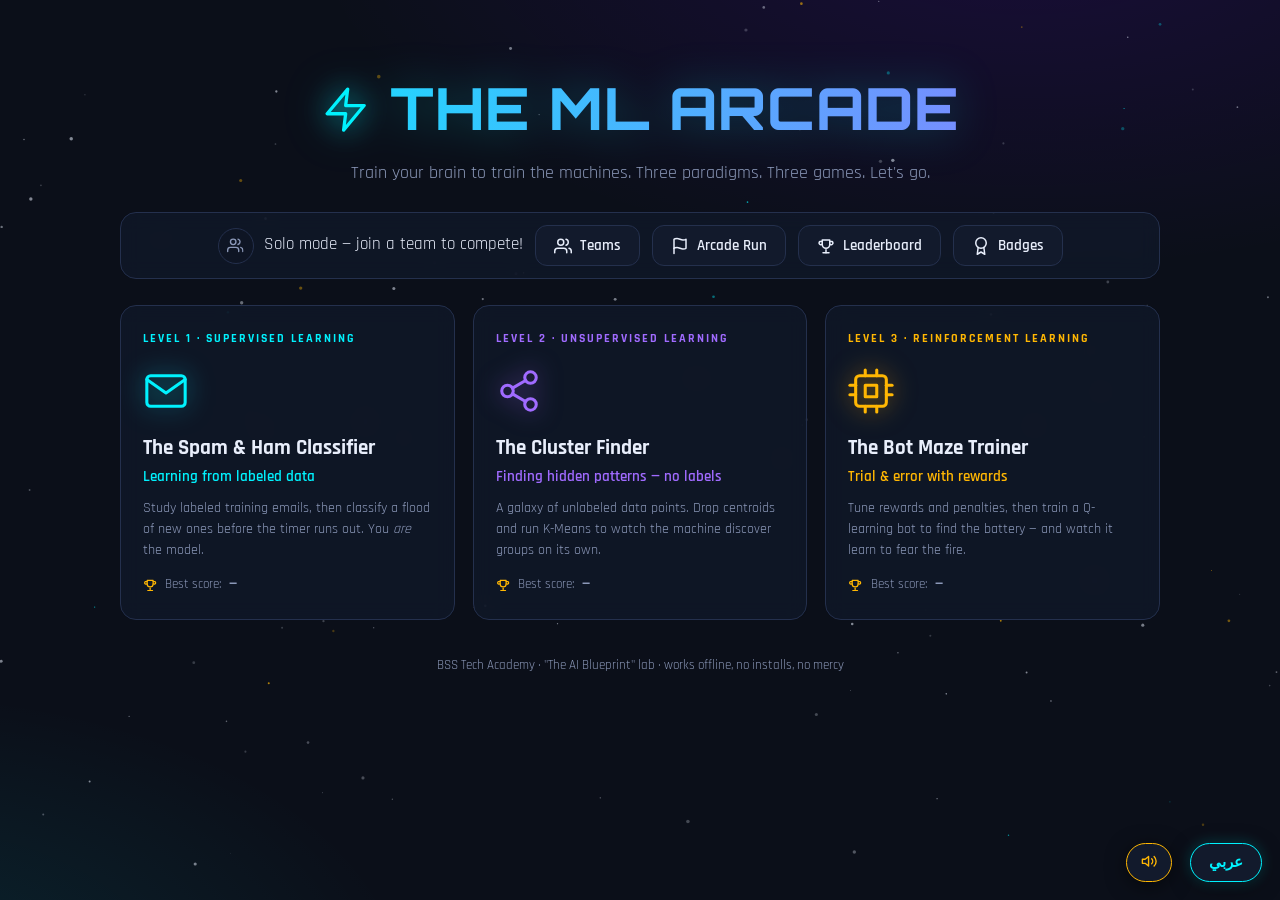
==== commit e52530b0: "Add 10-level difficulty dropdown to all three games - Shared Difficulty module (1=Very Easy … 10=Ver" ====
--- a/index.html
+++ b/index.html
@@ -572,6 +572,10 @@
         Phase 2: classify <b style="color:var(--text)">12 mystery emails</b> — 12 seconds each.<br>
         +10 for a correct call, −5 for a wrong one. Misses count against your accuracy!
       </p>
+      <div class="field" style="max-width:280px;margin:0 auto 18px">
+        <label data-i18n="diffLabel">Difficulty</label>
+        <select id="l1-diff" onchange="Difficulty.change(1, this.value)"></select>
+      </div>
       <button class="btn teal primary big" onclick="SpamGame.startTraining()"><svg class="ic"><use href="#i-play"/></svg> <span data-i18n="l1Start">Start Training Phase</span></button>
     </div>
 
@@ -658,11 +662,17 @@
         </div>
       </div>
       <div class="ctrl-panel">
+        <div class="field">
+          <label data-i18n="diffLabel">Difficulty</label>
+          <select id="l2-diff" onchange="Difficulty.change(2, this.value)"></select>
+        </div>
         <h4 data-i18n="l2KTitle">K — number of clusters</h4>
         <div class="kpicker" id="l2-kpicker">
-          <button class="btn purple" data-k="2" onclick="ClusterGame.setK(2)">K=2</button>
-          <button class="btn purple sel" data-k="3" onclick="ClusterGame.setK(3)">K=3</button>
-          <button class="btn purple" data-k="4" onclick="ClusterGame.setK(4)">K=4</button>
+          <button class="btn purple" data-k="2" onclick="ClusterGame.setK(2)">2</button>
+          <button class="btn purple sel" data-k="3" onclick="ClusterGame.setK(3)">3</button>
+          <button class="btn purple" data-k="4" onclick="ClusterGame.setK(4)">4</button>
+          <button class="btn purple" data-k="5" onclick="ClusterGame.setK(5)">5</button>
+          <button class="btn purple" data-k="6" onclick="ClusterGame.setK(6)">6</button>
         </div>
         <div class="status-line" id="l2-status"></div>
         <div class="hud" style="margin:0">
@@ -719,6 +729,10 @@
         </div>
       </div>
       <div class="ctrl-panel">
+        <div class="field">
+          <label data-i18n="diffLabel">Difficulty</label>
+          <select id="l3-diff" onchange="Difficulty.change(3, this.value)"></select>
+        </div>
         <h4 data-i18n="l3Panel">Reward Engineering</h4>
         <div class="slider-row">
           <label><span data-i18n="l3Rew">Battery reward</span> <b id="l3-rew-val">+10</b></label>
@@ -913,7 +927,7 @@
     l1Name: "The Spam &amp; Ham Classifier", l1Tag: "Supervised",
     l1Explain: `<b>Supervised learning</b> means learning from examples that come with the correct answers (<b>labels</b>). First you'll see <b>training data</b> — emails already stamped SPAM or HAM (not-spam). Your brain will pick up the patterns (ALL CAPS, "FREE!!!", sketchy senders…). Then you'll classify <b>new, unlabeled</b> emails — exactly what a trained spam filter does millions of times a day.`,
     l1Mission: "Your mission",
-    l1MissionText: `Phase 1: study <b style="color:var(--text)">10 labeled training emails</b>.<br>Phase 2: classify <b style="color:var(--text)">16 mystery emails</b> — 12 seconds each, and the clock <b style="color:var(--text)">shrinks as your streak grows</b>!<br>+10 for a correct call, −5 for a wrong one. Misses count against your accuracy!`,
+    l1MissionText: `Phase 1: study <b style="color:var(--text)">10 labeled training emails</b>.<br>Phase 2: classify the mystery emails before the clock runs out — it <b style="color:var(--text)">shrinks as your streak grows</b>!<br>+10 for a correct call, −5 for a wrong one. Higher difficulty = less time, more emails, trickier traps.`,
     l1Start: "Start Training Phase",
     l1TrainProgress: "Training example {i} / {n}",
     l1Memorize: "The machine memorizes patterns from labeled examples…",
@@ -1025,6 +1039,10 @@
     runDone: "Arcade Run complete — {total} points!",
     badgeToast: "Badge unlocked: {name}!",
     gateLogin: "Log back in", countGo: "GO!",
+    diffLabel: "Difficulty",
+    diffNames: "Very Easy|Easy|Casual|Normal|Medium|Tricky|Hard|Very Hard|Extreme|Very Difficult",
+    diffSet: "Difficulty: {name}",
+    diffBonus: "Difficulty bonus \u00d7{m} \u2014 {pts} pts recorded!",
   },
 
   ar: {
@@ -1044,7 +1062,7 @@
     l1Name: "مصنِّف السبام والرسائل السليمة", l1Tag: "تعلّم موجَّه",
     l1Explain: `<b>التعلّم الموجَّه</b> يعني التعلّم من أمثلة مرفقة بالإجابات الصحيحة (<b>التسميات</b>). أولًا سترى <b>بيانات التدريب</b> — رسائل مختومة مسبقًا «سبام» أو «سليم». سيلتقط عقلك الأنماط (حروف كبيرة، «مجاني!!!»، مرسِل مريب…). بعدها ستصنّف رسائل <b>جديدة بلا تسميات</b> — وهذا بالضبط ما يفعله فلتر السبام المدرَّب ملايين المرات يوميًا.`,
     l1Mission: "مهمتك",
-    l1MissionText: `المرحلة 1: ادرس <b style="color:var(--text)">10 رسائل تدريب معنونة</b>.<br>المرحلة 2: صنّف <b style="color:var(--text)">16 رسالة غامضة</b> — 12 ثانية لكل رسالة، والوقت <b style="color:var(--text)">يقصر كلما زاد تتابعك</b>!<br>+10 للإجابة الصحيحة و −5 للخاطئة. والتأخير يُحسب ضد دقّتك!`,
+    l1MissionText: `المرحلة 1: ادرس <b style="color:var(--text)">10 رسائل تدريب معنونة</b>.<br>المرحلة 2: صنّف الرسائل الغامضة قبل انتهاء الوقت — وهو <b style="color:var(--text)">يقصر كلما زاد تتابعك</b>!<br>+10 للإجابة الصحيحة و −5 للخاطئة. صعوبة أعلى = وقت أقل ورسائل أكثر وأفخاخ أذكى.`,
     l1Start: "ابدأ مرحلة التدريب",
     l1TrainProgress: "مثال التدريب {i} / {n}",
     l1Memorize: "الآلة تحفظ الأنماط من الأمثلة المعنونة…",
@@ -1156,6 +1174,10 @@
     runDone: "اكتمل سباق الأركيد — {total} نقطة!",
     badgeToast: "وسام جديد: {name}!",
     gateLogin: "سجّل الدخول من جديد", countGo: "انطلق!",
+    diffLabel: "مستوى الصعوبة",
+    diffNames: "سهل جدًا|سهل|بسيط|عادي|متوسط|مخادع|صعب|صعب جدًا|قاسٍ|صعب للغاية",
+    diffSet: "الصعوبة: {name}",
+    diffBonus: "مكافأة الصعوبة \u00d7{m} \u2014 سُجِّلت {pts} نقطة!",
   },
 };
 
@@ -1184,6 +1206,7 @@
   if (ClusterGame.lastStatus) ClusterGame.setStatus(...ClusterGame.lastStatus);
   if (MazeGame.lastStatus) MazeGame.setStatus(...MazeGame.lastStatus);
   App.renderDash();
+  Difficulty.renderAll();
   if (document.getElementById("screen-badges").classList.contains("active")) Badges.render();
 }
 function toggleLang() { setLang(LANG === "ar" ? "en" : "ar"); }
@@ -1345,6 +1368,39 @@
       this.rafId = requestAnimationFrame(draw);
     };
     this.rafId = requestAnimationFrame(draw);
+  },
+};
+
+/* ════════════════════════════════════════════════════════════
+   DIFFICULTY — 1 (very easy) … 10 (very difficult), per game
+   ════════════════════════════════════════════════════════════ */
+const Difficulty = {
+  get(game) { return (App.state.diff && App.state.diff[game]) || 3; },
+  set(game, d) { (App.state.diff = App.state.diff || {})[game] = clamp(+d, 1, 10); App.save(); },
+  mult(d) { return 1 + (d - 1) / 9; },                       /* score bonus ×1.0 … ×2.0 */
+  names() { return t("diffNames").split("|"); },
+  change(game, v) {
+    this.set(game, v);
+    Sound.click();
+    toast(t("diffSet", { name: this.names()[this.get(game) - 1] }));
+    if (game === 2) ClusterGame.open();                       /* new data for new difficulty */
+    if (game === 3) { MazeGame.applyDifficulty(); MazeGame.resetBrain(); }
+  },
+  renderAll() {
+    const names = this.names();
+    [["l1-diff", 1], ["l2-diff", 2], ["l3-diff", 3]].forEach(([id, g]) => {
+      const sel = $(id);
+      if (!sel) return;
+      sel.innerHTML = names.map((n, i) => `<option value="${i + 1}">${i + 1} — ${n}</option>`).join("");
+      sel.value = this.get(g);
+    });
+  },
+  applyBonus(game, raw) {
+    const d = this.get(game);
+    if (raw <= 0 || d <= 1) return raw;
+    const boosted = Math.round(raw * this.mult(d));
+    if (boosted > raw) toast(t("diffBonus", { m: this.mult(d).toFixed(1), pts: boosted }));
+    return boosted;
   },
 };
 
@@ -1821,16 +1877,16 @@
       en: "Your order #4482 has been delivered. Thanks for shopping with us!",
       ar: "طلبك رقم #4482 تم توصيله. شكرًا لتسوقك معنا!" },
     /* tricky — mixed signals */
-    { from: "prof.adams@university.edu", label: "ham",
+    { from: "prof.adams@university.edu", label: "ham", tricky: true,
       en: "URGENT: tomorrow's exam moved to 9 AM — check the portal NOW!",
       ar: "عاجل: تم نقل امتحان الغد إلى 9 صباحًا — راجع البوابة الآن!" },
-    { from: "accounts@secure-pay-invoices.info", label: "spam",
+    { from: "accounts@secure-pay-invoices.info", label: "spam", tricky: true,
       en: "Hi, following up on our meeting — please review the attached invoice as soon as possible.",
       ar: "مرحبًا، متابعةً لاجتماعنا — رجاءً راجع الفاتورة المرفقة بأسرع وقت ممكن." },
-    { from: "events@university.edu", label: "ham",
+    { from: "events@university.edu", label: "ham", tricky: true,
       en: "You WON the department hackathon! 🎉 Prize pickup at the CS office this week.",
       ar: "لقد فزت في هاكاثون القسم! 🎉 استلم جائزتك من مكتب علوم الحاسب هذا الأسبوع." },
-    { from: "billing@netfIix-support.com", label: "spam",
+    { from: "billing@netfIix-support.com", label: "spam", tricky: true,
       en: "Netflix: your payment failed. Update your billing info within 24 hours to keep watching.",
       ar: "نتفليكس: فشل الدفع. حدّث بيانات الفوترة خلال 24 ساعة لمواصلة المشاهدة." },
   ],
@@ -1840,7 +1896,7 @@
   TRAIN_CARD_MS: 3000,    /* ms each training card stays up */
   trainIdx: 0, trainTimer: null,
   queue: [], idx: 0, score: 0, streak: 0, maxStreak: 0, answered: false,
-  timerInt: null, deadline: 0, curTime: 12000,
+  timerInt: null, deadline: 0, curTime: 12000, baseTime: 12000, shave: 600,
   tp: 0, tn: 0, fp: 0, fn: 0, misses: 0,
 
   open() {
@@ -1885,7 +1941,14 @@
     this.stopTimers();
     $("l1-train").style.display = "none";
     $("l1-play").style.display = "block";
-    this.queue = shuffle(this.TEST);
+    const d = Difficulty.get(1);
+    this.baseTime = clamp(21000 - d * 1700, 4000, 20000);
+    this.shave = 400 + d * 60;
+    const pool = d <= 4 ? this.TEST.filter(e => !e.tricky) : this.TEST;
+    const count = d <= 2 ? 10 : d <= 4 ? 12 : d <= 7 ? 14 : 16;
+    const spams = shuffle(pool.filter(e => e.label === "spam"));
+    const hams = shuffle(pool.filter(e => e.label === "ham"));
+    this.queue = shuffle(spams.slice(0, Math.ceil(count / 2)).concat(hams.slice(0, Math.floor(count / 2))));
     this.idx = 0; this.score = 0; this.streak = 0; this.maxStreak = 0;
     this.tp = this.tn = this.fp = this.fn = this.misses = 0;
     $("l1-score").textContent = "0";
@@ -1910,8 +1973,8 @@
     card.style.animation = "none"; void card.offsetWidth; card.style.animation = "";
     $("l1-btn-ham").disabled = $("l1-btn-spam").disabled = false;
 
-    /* difficulty ramp: each streak level shaves 800ms off the clock */
-    this.curTime = Math.max(this.MIN_TIME, this.TIME_PER_CARD - this.streak * 800);
+    /* difficulty ramp: streak shaves time off the clock, floor scales with difficulty */
+    this.curTime = Math.max(Math.max(2500, this.baseTime * 0.35), this.baseTime - this.streak * this.shave);
     this.deadline = performance.now() + this.curTime;
     clearInterval(this.timerInt);
     const bar = $("l1-timer");
@@ -2000,7 +2063,7 @@
     if (passed) Sound.win();
     if (acc === 100) Badges.award("perfectFilter");
     if (this.maxStreak >= 8) Badges.award("streakLord");
-    App.complete(1, this.score, passed);
+    App.complete(1, Difficulty.applyBonus(1, this.score), passed);
   },
 };
 
@@ -2017,7 +2080,7 @@
    ════════════════════════════════════════════════════════════ */
 const ClusterGame = {
   W: 720, H: 480,
-  COLORS: ["#00f2fe", "#ff4d8d", "#ffb703", "#7cff6b"],
+  COLORS: ["#00f2fe", "#ff4d8d", "#ffb703", "#7cff6b", "#ff9d3c", "#c084fc"],
   K: 3,
   points: [], trueCenters: [],
   centroids: [],           // {x,y,tx,ty} in normalized [0,1] coords
@@ -2041,13 +2104,19 @@
 
   /* ---- data generation: 3 hidden gaussian blobs ---- */
   generateData() {
+    const d = Difficulty.get(2);
+    const nBlobs = [3, 3, 3, 4, 4, 4, 5, 5, 6, 6][d - 1];
+    const sep = Math.max(0.17, 0.42 - d * 0.022);
+    const sigma = 0.04 + d * 0.004;
+    const perBlob = Math.max(9, Math.round(48 / nBlobs));
+    const nNoise = Math.round((d - 1) * 1.1);
     this.trueCenters = [];
     let guard = 0;
-    while (this.trueCenters.length < 3 && guard++ < 500) {
-      const c = { x: 0.16 + Math.random() * 0.68, y: 0.16 + Math.random() * 0.68 };
-      if (this.trueCenters.every(o => Math.hypot(o.x - c.x, o.y - c.y) > 0.34)) this.trueCenters.push(c);
+    while (this.trueCenters.length < nBlobs && guard++ < 900) {
+      const c = { x: 0.14 + Math.random() * 0.72, y: 0.14 + Math.random() * 0.72 };
+      if (this.trueCenters.every(o => Math.hypot(o.x - c.x, o.y - c.y) > sep)) this.trueCenters.push(c);
     }
-    while (this.trueCenters.length < 3) this.trueCenters.push({ x: Math.random(), y: Math.random() });
+    while (this.trueCenters.length < nBlobs) this.trueCenters.push({ x: 0.1 + Math.random() * 0.8, y: 0.1 + Math.random() * 0.8 });
     const gauss = () => {
       let u = 0, v = 0;
       while (u === 0) u = Math.random();
@@ -2056,13 +2125,14 @@
     };
     this.points = [];
     for (const c of this.trueCenters) {
-      for (let i = 0; i < 15; i++) {
+      for (let i = 0; i < perBlob; i++) {
         this.points.push({
-          x: clamp(c.x + gauss() * 0.055, 0.03, 0.97),
-          y: clamp(c.y + gauss() * 0.055, 0.03, 0.97),
+          x: clamp(c.x + gauss() * sigma, 0.03, 0.97),
+          y: clamp(c.y + gauss() * sigma, 0.03, 0.97),
         });
       }
     }
+    for (let i = 0; i < nNoise; i++) this.points.push({ x: 0.03 + Math.random() * 0.94, y: 0.03 + Math.random() * 0.94 });
     this.optimalInertia = this.computeOptimal(this.K);
   },
 
@@ -2190,7 +2260,7 @@
     $("l2-results").scrollIntoView({ behavior: "smooth", block: "nearest" });
     Sound.win();
     if (this.iter <= 3 && score >= 95) Badges.award("clusterMaster");
-    App.complete(2, score, score >= 60);
+    App.complete(2, Difficulty.applyBonus(2, score), score >= 60);
   },
 
   /* ---- render loop ---- */
@@ -2277,7 +2347,10 @@
   GW: 8, GH: 6, CELL: 80,
   START: { x: 0, y: 0 }, GOAL: { x: 0, y: 5 },
   WALLS: new Set(["0,2", "2,2", "3,2", "4,2", "5,2", "7,2", "3,4", "4,4"]),
+  BASE_FIRES: ["1,2", "3,1", "6,4", "5,5"],
+  EXTRA_FIRES: ["5,1", "7,0", "2,5", "4,5", "1,1", "6,5"],   /* never block or shorten the safe route */
   FIRES: new Set(["1,2", "3,1", "6,4", "5,5"]),
+  SLIP: 0,
   OPTIMAL_SAFE: 17, OPTIMAL_FIRE: 7,
   ACTIONS: [{ dx: 0, dy: -1 }, { dx: 0, dy: 1 }, { dx: -1, dy: 0 }, { dx: 1, dy: 0 }], // up down left right
   ALPHA: 0.5, GAMMA: 0.9,
@@ -2288,9 +2361,18 @@
   trail: [],
   lastStatus: null,
 
+  applyDifficulty() {
+    const d = Difficulty.get(3);
+    let fires = d <= 2 ? ["1,2", "5,5"] : this.BASE_FIRES.slice();
+    const nExtra = d <= 4 ? 0 : d <= 6 ? 2 : d <= 8 ? 4 : 6;
+    fires = fires.concat(this.EXTRA_FIRES.slice(0, nExtra));
+    this.FIRES = new Set(fires);
+    this.SLIP = d >= 9 ? 0.10 : d >= 7 ? 0.06 : d >= 5 ? 0.03 : 0;
+  },
   open() {
     App.show("screen-l3");
     $("l3-results").style.display = "none";
+    this.applyDifficulty();
     if (!this.Q.length) this.resetBrain(true);
     if (!this.lastStatus) this.setStatus("l3StatusStart");
     this.syncSliders();
@@ -2340,6 +2422,7 @@
       const best = q.map((v, i) => [v, i]).filter(([v]) => v === m).map(([, i]) => i);
       a = best[Math.floor(Math.random() * best.length)];
     }
+    if (this.SLIP && Math.random() < this.SLIP) a = Math.floor(Math.random() * 4);   /* motor slip */
     const d = this.ACTIONS[a];
     let nx = this.pos.x + d.dx, ny = this.pos.y + d.dy;
     if (this.isWall(nx, ny)) { nx = this.pos.x; ny = this.pos.y; }
@@ -2459,7 +2542,7 @@
     countUp($("l3-res-score"), score, v => v + " " + t("l3Pts"));
     rp.style.display = "block";
     rp.scrollIntoView({ behavior: "smooth", block: "nearest" });
-    App.complete(3, score, true);
+    App.complete(3, Difficulty.applyBonus(3, score), true);
   },
   closeResults() {
     $("l3-results").style.display = "none";
@@ -2628,6 +2711,7 @@
 MazeGame.setStatus("l3StatusStart");
 ClusterGame.setStatus("l2StatusPlace", { k: 3 });
 App.load();
+MazeGame.applyDifficulty();
 setLang(LANG);
 $("tc-photo").addEventListener("change", e => Team.handlePhoto(e.target.files[0]));
 Starfield.init();
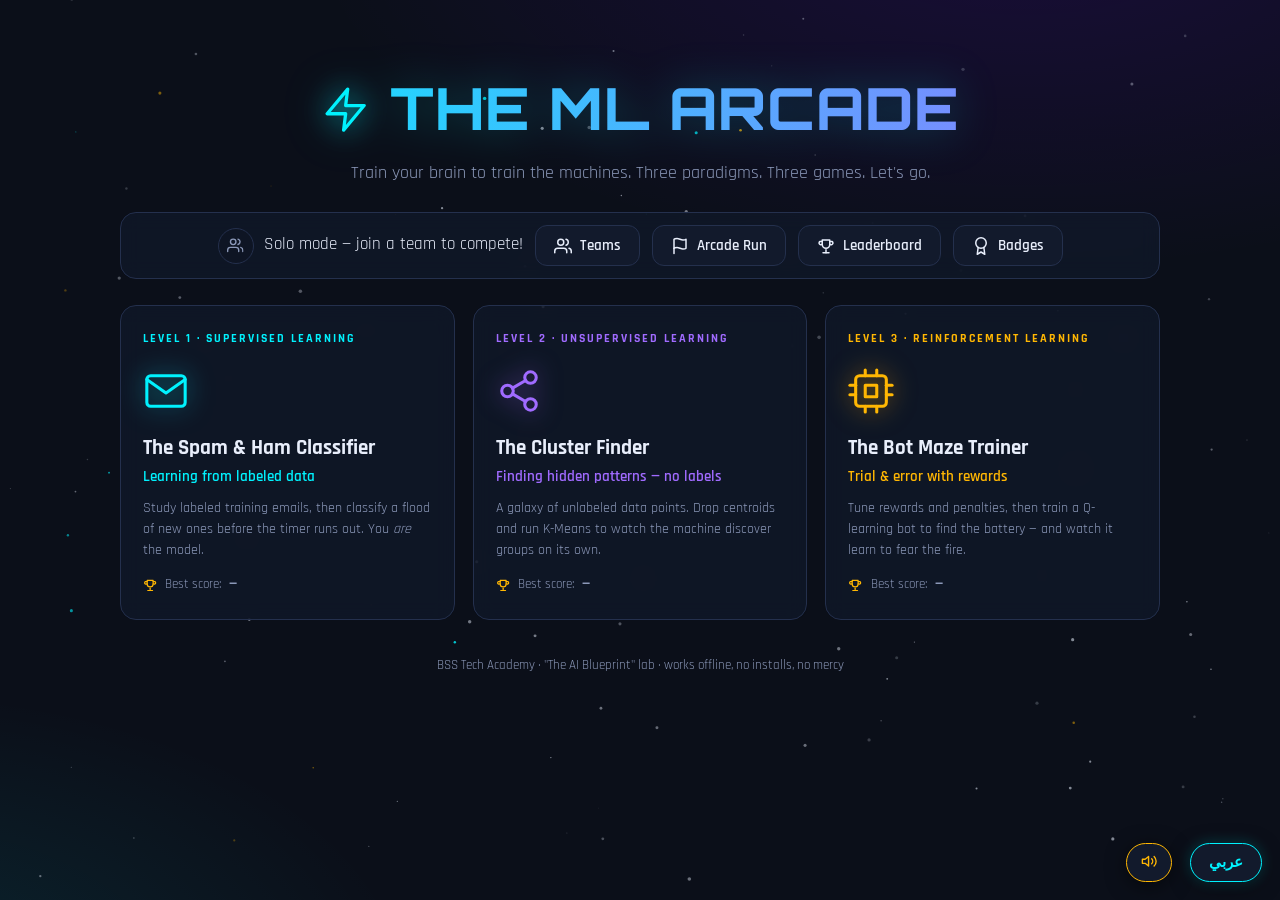
==== commit fccaa2f1: "Refactor: split single-file app into multi-page structure - assets/core.css + assets/core.js hold al" ====
--- a/index.html
+++ b/index.html
@@ -1,508 +1,21 @@
 <!--
-  ═══════════════════════════════════════════════════════════════════════════
-  THE ML ARCADE — an interactive lab for learning Machine Learning paradigms
-  Supervised · Unsupervised · Reinforcement Learning  |  English + العربية
-  ═══════════════════════════════════════════════════════════════════════════
-
-  HOW TO SAVE & HOST ON GITHUB PAGES
-  ----------------------------------
-  1. Save this file as  index.html  (this single file is the whole app —
-     no build step, no dependencies, works offline).
-  2. Create a new GitHub repository (e.g. "ml-arcade") and upload index.html
-     to the repository root (drag & drop on github.com works fine).
-  3. In the repo go to  Settings → Pages → Source: "Deploy from a branch",
-     Branch: main, Folder: / (root) → Save.
-  4. Wait ~1 minute, then open  https://<your-username>.github.io/ml-arcade/
-  5. To test locally, just double-click the file, or run
-     `python3 -m http.server` in its folder and open http://localhost:8000
-
-  Built with pure HTML5 Canvas + CSS3 + Vanilla JavaScript (ES6+).
-  Language: use the floating AR/EN pill (bottom corner) to switch — the
-  choice is remembered, and Arabic flips the whole layout to RTL.
-  ═══════════════════════════════════════════════════════════════════════════
+  THE ML ARCADE — multi-page edition.
+  Host on GitHub Pages: upload ALL files (index.html, the level .html pages,
+  and the assets/ folder) to the repo root, then Settings > Pages > main / root.
 -->
 <!DOCTYPE html>
 <html lang="en" dir="ltr">
 <head>
 <meta charset="UTF-8" />
 <meta name="viewport" content="width=device-width, initial-scale=1.0" />
-<title>The ML Arcade — Learn Machine Learning by Playing</title>
+<title>The ML Arcade — Learn AI by Playing</title>
 <link rel="preconnect" href="https://fonts.googleapis.com">
 <link rel="preconnect" href="https://fonts.gstatic.com" crossorigin>
 <link href="https://fonts.googleapis.com/css2?family=Orbitron:wght@700;900&family=Rajdhani:wght@500;600;700&family=Cairo:wght@500;700;800&display=swap" rel="stylesheet">
-<style>
-  /* ══════════════ THEME ══════════════ */
-  :root {
-    --bg: #0b0f19;
-    --panel: #121a2c;
-    --panel-2: #0e1524;
-    --line: #24304d;
-    --text: #e8eefb;
-    --muted: #8b98b8;
-    --teal: #00f2fe;
-    --purple: #a06bff;
-    --purple-deep: #7000ff;
-    --amber: #ffb703;
-    --good: #3ddc84;
-    --bad: #ff5470;
-    --radius: 16px;
-  }
-  * { box-sizing: border-box; margin: 0; padding: 0; }
-  html, body { height: 100%; }
-  body {
-    background:
-      radial-gradient(1200px 600px at 80% -10%, rgba(112,0,255,.14), transparent 60%),
-      radial-gradient(900px 500px at -10% 110%, rgba(0,242,254,.10), transparent 60%),
-      var(--bg);
-    color: var(--text);
-    font-family: "Segoe UI", -apple-system, BlinkMacSystemFont, Roboto, Tahoma, "Helvetica Neue", Arial, sans-serif;
-    line-height: 1.5;
-    min-height: 100%;
-  }
-  .wrap { max-width: 1080px; margin: 0 auto; padding: 24px 20px 60px; }
-
-  .screen { display: none; animation: fadeIn .35s ease; }
-  .screen.active { display: block; }
-  @keyframes fadeIn { from { opacity: 0; transform: translateY(8px); } to { opacity: 1; transform: none; } }
-
-  /* ══════════════ SHARED UI ══════════════ */
-  .btn {
-    --accent: var(--teal);
-    display: inline-flex; align-items: center; gap: 8px;
-    background: var(--panel);
-    color: var(--text);
-    border: 1px solid var(--line);
-    border-radius: 12px;
-    padding: 10px 18px;
-    font-size: 15px; font-weight: 600;
-    cursor: pointer;
-    font-family: inherit;
-    transition: transform .12s ease, box-shadow .12s ease, border-color .12s;
-    user-select: none;
-  }
-  .btn:hover:not(:disabled) { transform: translateY(-2px); border-color: var(--accent); box-shadow: 0 0 18px color-mix(in srgb, var(--accent) 35%, transparent); }
-  .btn:active:not(:disabled) { transform: translateY(0); }
-  .btn:disabled { opacity: .4; cursor: not-allowed; }
-  .btn.primary { background: color-mix(in srgb, var(--accent) 18%, var(--panel)); border-color: var(--accent); }
-  .btn.big { font-size: 17px; padding: 14px 26px; }
-  .btn.teal   { --accent: var(--teal); }
-  .btn.purple { --accent: var(--purple); }
-  .btn.amber  { --accent: var(--amber); }
-  .btn.danger { --accent: var(--bad); }
-  .btn.good   { --accent: var(--good); }
-
-  .lang-toggle {
-    position: fixed; bottom: 18px; inset-inline-end: 18px; z-index: 100;
-    background: var(--panel); border: 1px solid var(--teal); color: var(--teal);
-    border-radius: 999px; padding: 9px 18px; font-size: 15px; font-weight: 800;
-    cursor: pointer; font-family: inherit;
-    box-shadow: 0 4px 20px rgba(0,0,0,.5), 0 0 14px rgba(0,242,254,.25);
-    transition: transform .12s ease;
-  }
-  .lang-toggle:hover { transform: translateY(-2px); }
-
-  .topbar { display: flex; align-items: center; justify-content: space-between; gap: 12px; margin-bottom: 18px; flex-wrap: wrap; }
-  .topbar h2 { font-size: clamp(20px, 3vw, 28px); letter-spacing: .5px; }
-  .tag { font-size: 12px; font-weight: 700; letter-spacing: 1.5px; text-transform: uppercase; padding: 4px 10px; border-radius: 999px; border: 1px solid; }
-  .tag.teal   { color: var(--teal);   border-color: var(--teal);   background: rgba(0,242,254,.08); }
-  .tag.purple { color: var(--purple); border-color: var(--purple); background: rgba(160,107,255,.10); }
-  .tag.amber  { color: var(--amber);  border-color: var(--amber);  background: rgba(255,183,3,.08); }
-
-  .hud { display: flex; gap: 10px; flex-wrap: wrap; margin: 14px 0; }
-  .chip {
-    background: var(--panel-2); border: 1px solid var(--line); border-radius: 12px;
-    padding: 8px 14px; font-size: 14px; color: var(--muted);
-  }
-  .chip b { color: var(--text); font-size: 16px; margin-inline-start: 6px; }
-
-  details.explain {
-    background: var(--panel-2); border: 1px solid var(--line); border-radius: var(--radius);
-    padding: 14px 18px; margin: 14px 0; color: var(--muted); font-size: 15px;
-  }
-  details.explain summary { cursor: pointer; color: var(--text); font-weight: 700; list-style: none; }
-  details.explain summary::before { content: "▸ "; }
-  details.explain[open] summary::before { content: "▾ "; }
-  details.explain p { margin-top: 10px; }
-  details.explain b { color: var(--text); }
-
-  .panel { background: var(--panel); border: 1px solid var(--line); border-radius: var(--radius); padding: 22px; }
-  .center { text-align: center; }
-  .muted { color: var(--muted); }
-
-  canvas.game { width: 100%; height: auto; display: block; border-radius: 12px; background: var(--panel-2); border: 1px solid var(--line); touch-action: manipulation; }
-
-  /* ══════════════ DASHBOARD ══════════════ */
-  .hero { text-align: center; padding: 40px 0 26px; }
-  .hero h1 {
-    font-size: clamp(34px, 6vw, 58px); font-weight: 800; letter-spacing: 1px;
-    background: linear-gradient(92deg, var(--teal), var(--purple) 50%, var(--amber));
-    -webkit-background-clip: text; background-clip: text; color: transparent;
-    filter: drop-shadow(0 0 22px rgba(0,242,254,.25));
-  }
-  .hero p { color: var(--muted); font-size: clamp(15px, 2vw, 18px); margin-top: 8px; }
-  .cards { display: grid; grid-template-columns: repeat(auto-fit, minmax(270px, 1fr)); gap: 18px; margin-top: 26px; }
-  .card {
-    --accent: var(--teal);
-    background: var(--panel); border: 1px solid var(--line); border-radius: var(--radius);
-    padding: 24px 22px; cursor: pointer; position: relative;
-    transition: transform .15s ease, box-shadow .15s ease, border-color .15s;
-  }
-  .card:hover { transform: translateY(-5px); border-color: var(--accent); box-shadow: 0 10px 34px color-mix(in srgb, var(--accent) 25%, transparent); }
-  .card.teal   { --accent: var(--teal); }
-  .card.purple { --accent: var(--purple); }
-  .card.amber  { --accent: var(--amber); }
-  .card .lvl { font-size: 12px; font-weight: 800; letter-spacing: 2px; color: var(--accent); text-transform: uppercase; }
-  .card .icon { font-size: 44px; margin: 12px 0 6px; }
-  .card h3 { font-size: 21px; margin-bottom: 2px; }
-  .card h4 { font-size: 15px; font-weight: 600; color: var(--accent); margin-bottom: 10px; }
-  .card p { font-size: 14px; color: var(--muted); }
-  .card .best {
-    margin-top: 14px; font-size: 13px; color: var(--muted);
-    display: flex; align-items: center; gap: 8px;
-  }
-  .card .done-badge {
-    position: absolute; top: 14px; inset-inline-end: 14px; font-size: 13px; font-weight: 800;
-    color: var(--good); border: 1px solid var(--good); border-radius: 999px; padding: 3px 10px;
-    background: rgba(61,220,132,.1); display: none;
-  }
-  .card.completed .done-badge { display: inline-block; }
-  .footer-note { text-align: center; color: var(--muted); font-size: 13px; margin-top: 36px; }
-
-  /* ══════════════ LEVEL 1 — SPAM ══════════════ */
-  .email-stage { max-width: 620px; margin: 0 auto; }
-  .email-card {
-    background: var(--panel); border: 1px solid var(--line); border-radius: var(--radius);
-    padding: 22px; position: relative; min-height: 170px;
-    animation: slideIn .3s ease;
-  }
-  @keyframes slideIn { from { opacity: 0; transform: translateX(60px); } to { opacity: 1; transform: none; } }
-  .email-card .from { font-size: 13px; color: var(--muted); margin-bottom: 10px; word-break: break-all; }
-  .email-card .from b { color: var(--text); direction: ltr; unicode-bidi: embed; }
-  .email-card .body { font-size: 17px; }
-  .email-card.flash-good { border-color: var(--good); box-shadow: 0 0 26px rgba(61,220,132,.35); }
-  .email-card.flash-bad  { border-color: var(--bad);  box-shadow: 0 0 26px rgba(255,84,112,.35); }
-  .stamp {
-    position: absolute; top: 14px; inset-inline-end: 16px; font-size: 15px; font-weight: 800;
-    letter-spacing: 1px; padding: 5px 14px; border: 2px solid; border-radius: 8px;
-    transform: rotate(8deg); text-transform: uppercase;
-  }
-  [dir="rtl"] .stamp { transform: rotate(-8deg); }
-  .stamp.spam { color: var(--bad); border-color: var(--bad); background: rgba(255,84,112,.1); }
-  .stamp.ham  { color: var(--good); border-color: var(--good); background: rgba(61,220,132,.1); }
-  .timer-track { height: 8px; background: var(--panel-2); border-radius: 999px; margin: 16px 0; overflow: hidden; border: 1px solid var(--line); }
-  .timer-fill { height: 100%; width: 100%; background: linear-gradient(90deg, var(--teal), var(--purple)); border-radius: 999px; transition: width .05s linear; }
-  .sort-btns { display: flex; gap: 14px; justify-content: center; margin-top: 6px; }
-  .sort-btns .btn { flex: 1; max-width: 240px; justify-content: center; font-size: 18px; padding: 16px; }
-  .feedback-line { text-align: center; min-height: 28px; font-weight: 700; font-size: 17px; margin-top: 12px; }
-  .feedback-line.good { color: var(--good); }
-  .feedback-line.bad { color: var(--bad); }
-  .kbd-hint { text-align: center; color: var(--muted); font-size: 13px; margin-top: 10px; }
-  .kbd-hint kbd { background: var(--panel-2); border: 1px solid var(--line); border-radius: 6px; padding: 2px 7px; font-family: inherit; }
-  .train-progress { text-align: center; color: var(--muted); font-size: 14px; margin-bottom: 10px; }
-  .confusion { display: grid; grid-template-columns: repeat(2, minmax(130px, 180px)); gap: 10px; justify-content: center; margin: 18px 0; }
-  .confusion .cell { background: var(--panel-2); border: 1px solid var(--line); border-radius: 12px; padding: 12px; text-align: center; }
-  .confusion .cell b { display: block; font-size: 24px; }
-  .confusion .cell span { font-size: 12px; color: var(--muted); }
-  .big-metric { font-size: clamp(38px, 7vw, 64px); font-weight: 800; color: var(--teal); text-shadow: 0 0 24px rgba(0,242,254,.4); }
-
-  /* ══════════════ LEVEL 2 — CLUSTERS ══════════════ */
-  .cluster-layout { display: grid; grid-template-columns: 1fr 280px; gap: 18px; align-items: start; }
-  .ctrl-panel { background: var(--panel); border: 1px solid var(--line); border-radius: var(--radius); padding: 18px; display: flex; flex-direction: column; gap: 12px; }
-  .ctrl-panel h4 { font-size: 14px; letter-spacing: 1px; text-transform: uppercase; color: var(--muted); }
-  .kpicker { display: flex; gap: 8px; }
-  .kpicker .btn { flex: 1; justify-content: center; padding: 8px; }
-  .kpicker .btn.sel { border-color: var(--purple); background: rgba(160,107,255,.15); color: var(--purple); }
-  .status-line { font-size: 14px; color: var(--muted); min-height: 42px; }
-  .status-line b { color: var(--text); }
-
-  /* ══════════════ LEVEL 3 — MAZE ══════════════ */
-  .maze-layout { display: grid; grid-template-columns: 1fr 300px; gap: 18px; align-items: start; }
-  .slider-row { display: flex; flex-direction: column; gap: 4px; }
-  .slider-row label { font-size: 14px; color: var(--muted); display: flex; justify-content: space-between; }
-  .slider-row label b { color: var(--text); }
-  input[type=range] { width: 100%; accent-color: var(--amber); cursor: pointer; }
-  #rewardChart { width: 100%; height: 56px; background: var(--panel-2); border: 1px solid var(--line); border-radius: 10px; }
-  .legend { display: flex; flex-wrap: wrap; gap: 10px; font-size: 13px; color: var(--muted); margin-top: 10px; }
-  .legend span { display: inline-flex; align-items: center; gap: 5px; }
-  .swatch { width: 12px; height: 12px; border-radius: 3px; display: inline-block; }
-
-  /* ══════════════ RESULT OVERLAY ══════════════ */
-  .result-panel { max-width: 560px; margin: 20px auto 0; }
-  .result-panel h3 { font-size: 26px; margin-bottom: 8px; }
-  .takeaway {
-    margin-top: 16px; padding: 14px 16px; border-inline-start: 3px solid var(--teal);
-    background: var(--panel-2); border-radius: 0 12px 12px 0; font-size: 15px; color: var(--muted);
-  }
-  [dir="rtl"] .takeaway { border-radius: 12px 0 0 12px; }
-  .takeaway b { color: var(--text); }
-  .result-actions { display: flex; gap: 12px; justify-content: center; margin-top: 20px; flex-wrap: wrap; }
-
-  /* confetti */
-  .confetti { position: fixed; top: -20px; width: 10px; height: 14px; z-index: 999; pointer-events: none; animation: cfall linear forwards; }
-  @keyframes cfall { to { transform: translateY(110vh) rotate(720deg); opacity: .2; } }
-
-  /* ══════════════ TEAMS / AUTH ══════════════ */
-  .sound-toggle {
-    position: fixed; bottom: 18px; inset-inline-end: 108px; z-index: 100;
-    background: var(--panel); border: 1px solid var(--amber); color: var(--amber);
-    border-radius: 999px; padding: 9px 14px; font-size: 15px; cursor: pointer; font-family: inherit;
-    box-shadow: 0 4px 20px rgba(0,0,0,.5);
-    transition: transform .12s ease;
-  }
-  .sound-toggle:hover { transform: translateY(-2px); }
-  .team-bar {
-    display: flex; align-items: center; gap: 12px; flex-wrap: wrap; justify-content: center;
-    background: var(--panel); border: 1px solid var(--line); border-radius: var(--radius);
-    padding: 12px 18px; margin: 0 0 18px;
-  }
-  .team-bar .who { display: flex; align-items: center; gap: 10px; }
-  .team-photo { width: 44px; height: 44px; border-radius: 12px; object-fit: cover; border: 2px solid var(--teal); background: var(--panel-2); }
-  .team-photo.lg { width: 92px; height: 92px; border-radius: 18px; }
-  .avatar {
-    width: 36px; height: 36px; border-radius: 50%; background: var(--panel-2);
-    border: 1px solid var(--line); display: inline-flex; align-items: center; justify-content: center; font-size: 19px;
-  }
-  .field { display: flex; flex-direction: column; gap: 6px; text-align: start; }
-  .field label { font-size: 13px; color: var(--muted); font-weight: 700; }
-  .field input, .field select {
-    background: var(--panel-2); border: 1px solid var(--line); border-radius: 10px;
-    color: var(--text); padding: 11px 14px; font-size: 16px; font-family: inherit; outline: none; width: 100%;
-  }
-  .field input:focus, .field select:focus { border-color: var(--teal); box-shadow: 0 0 12px rgba(0,242,254,.2); }
-  .form-stack { display: flex; flex-direction: column; gap: 14px; max-width: 420px; margin: 0 auto; }
-  .gate-btns { display: flex; gap: 14px; justify-content: center; flex-wrap: wrap; margin-top: 18px; }
-  .member-row {
-    display: flex; align-items: center; gap: 10px; background: var(--panel-2);
-    border: 1px solid var(--line); border-radius: 12px; padding: 10px 14px;
-  }
-  .member-row .name { font-weight: 700; flex: 1; text-align: start; }
-  .member-row .pts { color: var(--amber); font-weight: 700; font-size: 14px; }
-  .member-row .mini-btns { display: flex; gap: 6px; }
-  .member-row .btn { padding: 6px 12px; font-size: 13px; }
-  .pill { font-size: 11px; font-weight: 800; padding: 3px 9px; border-radius: 999px; border: 1px solid; }
-  .pill.pending { color: var(--amber); border-color: var(--amber); }
-  .pill.leader { color: var(--teal); border-color: var(--teal); }
-  .pill.ok { color: var(--good); border-color: var(--good); }
-  .team-list { display: flex; flex-direction: column; gap: 10px; max-width: 460px; margin: 14px auto; }
-  .team-list .member-row { cursor: pointer; transition: border-color .12s; }
-  .team-list .member-row:hover { border-color: var(--teal); }
-  .setup-note {
-    background: rgba(255,183,3,.07); border: 1px solid var(--amber); border-radius: 12px;
-    padding: 14px 16px; font-size: 14px; color: var(--muted); text-align: start; max-width: 560px; margin: 14px auto;
-  }
-  .setup-note b { color: var(--amber); }
-  .setup-note code { background: var(--panel-2); padding: 2px 6px; border-radius: 6px; color: var(--text); direction: ltr; unicode-bidi: embed; }
-
-  /* ══════════════ LEADERBOARD ══════════════ */
-  .board-card {
-    display: flex; align-items: center; gap: 14px; background: var(--panel);
-    border: 1px solid var(--line); border-radius: var(--radius); padding: 14px 18px; margin-bottom: 12px;
-  }
-  .board-card.top1 { border-color: var(--amber); box-shadow: 0 0 24px rgba(255,183,3,.18); }
-  .board-card .rank { font-size: 26px; font-weight: 800; width: 46px; text-align: center; color: var(--muted); }
-  .board-card.top1 .rank { color: var(--amber); }
-  .board-card .tinfo { flex: 1; min-width: 0; text-align: start; }
-  .board-card .tname { font-weight: 800; font-size: 17px; }
-  .board-card .tmembers { display: flex; gap: 4px; flex-wrap: wrap; margin-top: 4px; font-size: 12px; color: var(--muted); }
-  .board-card .tscore { font-size: 24px; font-weight: 800; color: var(--teal); white-space: nowrap; }
-
-  /* ══════════════ BADGES ══════════════ */
-  .badge-grid { display: grid; grid-template-columns: repeat(auto-fit, minmax(150px, 1fr)); gap: 10px; margin: 16px 0; }
-  .badge {
-    background: var(--panel-2); border: 1px solid var(--line); border-radius: 12px;
-    padding: 12px 10px; text-align: center; opacity: .35; filter: grayscale(1);
-  }
-  .badge.unlocked { opacity: 1; filter: none; border-color: var(--amber); box-shadow: 0 0 14px rgba(255,183,3,.15); }
-  .badge .bicon { font-size: 28px; }
-  .badge .bname { font-weight: 700; font-size: 13px; margin-top: 4px; }
-  .badge .bdesc { font-size: 11px; color: var(--muted); margin-top: 2px; }
-
-  /* ══════════════ TOAST + JUICE ══════════════ */
-  .toast {
-    position: fixed; top: 18px; left: 50%; transform: translateX(-50%); z-index: 200;
-    background: var(--panel); border: 1px solid var(--teal); color: var(--text);
-    border-radius: 12px; padding: 12px 22px; font-weight: 700; font-size: 15px;
-    box-shadow: 0 8px 30px rgba(0,0,0,.6), 0 0 18px rgba(0,242,254,.25);
-    animation: toastIn .25s ease;
-  }
-  @keyframes toastIn { from { opacity: 0; transform: translate(-50%, -14px); } to { opacity: 1; transform: translate(-50%, 0); } }
-  body.shake { animation: bodyShake .35s ease; }
-  @keyframes bodyShake {
-    0%,100% { transform: translateX(0); } 20% { transform: translateX(-8px); }
-    40% { transform: translateX(7px); } 60% { transform: translateX(-5px); } 80% { transform: translateX(3px); }
-  }
-
-  /* ══════════════ PRO POLISH ══════════════ */
-  body { font-family: "Rajdhani", "Segoe UI", Tahoma, sans-serif; font-size: 16.5px; }
-  html[lang="ar"] body, html[lang="ar"] .btn, html[lang="ar"] input, html[lang="ar"] select { font-family: "Cairo", Tahoma, sans-serif; }
-  .hero h1, .big-metric, .board-card .tscore, .board-card .rank, .chip b, .count-overlay span, .score-pop {
-    font-family: "Orbitron", "Cairo", sans-serif;
-  }
-  #stars { position: fixed; inset: 0; z-index: -1; pointer-events: none; }
-  ::selection { background: rgba(0,242,254,.3); }
-  ::-webkit-scrollbar { width: 10px; }
-  ::-webkit-scrollbar-track { background: var(--bg); }
-  ::-webkit-scrollbar-thumb { background: linear-gradient(var(--purple-deep), var(--teal)); border-radius: 999px; }
-
-  /* glassmorphism over the starfield */
-  .panel, .card, .ctrl-panel, .team-bar, .board-card, details.explain, .email-card {
-    background: rgba(18,26,44,.66);
-    backdrop-filter: blur(10px);
-    -webkit-backdrop-filter: blur(10px);
-  }
-
-  /* animated hero */
-  .hero h1 { background-size: 220% auto; animation: gradShift 7s ease-in-out infinite alternate; }
-  @keyframes gradShift { to { background-position: 100% center; } }
-
-  /* card shine sweep */
-  .card { overflow: hidden; }
-  .card::after {
-    content: ""; position: absolute; inset: 0; pointer-events: none;
-    background: linear-gradient(115deg, transparent 35%, rgba(255,255,255,.07) 50%, transparent 65%);
-    transform: translateX(-130%);
-  }
-  .card:hover::after { transform: translateX(130%); transition: transform .7s ease; }
-  .card .icon { display: inline-block; animation: floaty 3.4s ease-in-out infinite; }
-  @keyframes floaty { 0%,100% { transform: translateY(0); } 50% { transform: translateY(-7px); } }
-
-  .btn:active:not(:disabled) { transform: scale(.96); }
-  .btn.primary { background: linear-gradient(140deg, color-mix(in srgb, var(--accent) 28%, var(--panel)), color-mix(in srgb, var(--accent) 10%, var(--panel))); }
-
-  /* timer urgency states */
-  .timer-fill.warn { background: linear-gradient(90deg, var(--amber), #ff8800); }
-  .timer-fill.danger { background: var(--bad); animation: barPulse .45s ease-in-out infinite alternate; }
-  @keyframes barPulse { from { opacity: 1; } to { opacity: .45; } }
-  .chip.hot { border-color: var(--amber); color: var(--amber); box-shadow: 0 0 16px rgba(255,183,3,.3); animation: barPulse .8s ease-in-out infinite alternate; }
-
-  /* floating score popups */
-  .score-pop {
-    position: fixed; z-index: 300; pointer-events: none; font-weight: 900; font-size: 28px;
-    transform: translate(-50%, 0); animation: popFloat .95s ease-out forwards;
-    text-shadow: 0 0 18px currentColor;
-  }
-  @keyframes popFloat {
-    from { opacity: 0; transform: translate(-50%, 8px) scale(.7); }
-    25% { opacity: 1; transform: translate(-50%, -14px) scale(1.18); }
-    to { opacity: 0; transform: translate(-50%, -64px) scale(1); }
-  }
-
-  /* 3-2-1-GO countdown */
-  .count-overlay {
-    position: fixed; inset: 0; z-index: 250; display: flex; align-items: center; justify-content: center;
-    background: rgba(11,15,25,.72); backdrop-filter: blur(5px);
-  }
-  .count-overlay span {
-    font-size: clamp(80px, 18vw, 130px); font-weight: 900; color: var(--teal);
-    text-shadow: 0 0 40px rgba(0,242,254,.6); animation: countPop .62s ease both;
-  }
-  .count-overlay span.go { color: var(--amber); text-shadow: 0 0 44px rgba(255,183,3,.65); }
-  @keyframes countPop { from { opacity: 0; transform: scale(2.1); } 60% { opacity: 1; transform: scale(.95); } to { transform: scale(1); } }
-
-  /* leaderboard entrances */
-  .board-card { animation: rowIn .4s ease both; }
-  @keyframes rowIn { from { opacity: 0; transform: translateY(14px); } to { opacity: 1; transform: none; } }
-  .board-card.top1 .rank { animation: floaty 2s ease-in-out infinite; }
-
-  /* avatar picker */
-  .avatar-pick { display: grid; grid-template-columns: repeat(6, 1fr); gap: 6px; }
-  .avatar-pick button {
-    font-size: 22px; padding: 7px 0; background: var(--panel-2); border: 1px solid var(--line);
-    border-radius: 10px; cursor: pointer; transition: transform .1s, border-color .1s;
-  }
-  .avatar-pick button:hover { transform: scale(1.12); }
-  .avatar-pick button.sel { border-color: var(--teal); box-shadow: 0 0 12px rgba(0,242,254,.35); background: rgba(0,242,254,.1); }
-
-  /* loading spinner */
-  .spinner { width: 30px; height: 30px; margin: 14px auto; border-radius: 50%; border: 3px solid var(--line); border-top-color: var(--teal); animation: spin .8s linear infinite; }
-  @keyframes spin { to { transform: rotate(360deg); } }
-
-  /* ══════════════ RESPONSIVE ══════════════ */
-  @media (max-width: 860px) {
-    .cluster-layout, .maze-layout { grid-template-columns: 1fr; }
-    .ctrl-panel { order: 2; }
-    .wrap { padding: 16px 14px 50px; }
-  }
-  @media (max-width: 600px) {
-    .topbar { justify-content: center; text-align: center; }
-    .team-bar .btn { flex: 1 1 40%; justify-content: center; }
-    .sort-btns .btn { font-size: 16px; padding: 14px 8px; }
-    .confusion { grid-template-columns: repeat(2, 1fr); }
-    .lang-toggle { bottom: 12px; inset-inline-end: 12px; padding: 8px 14px; }
-    .sound-toggle { bottom: 12px; inset-inline-end: 92px; }
-  }
-  @media (pointer: coarse) { .kbd-hint { display: none; } }
-
-  /* ══════════════ FLAT ICONS ══════════════ */
-  .ic {
-    width: 1.1em; height: 1.1em; flex: none;
-    stroke: currentColor; stroke-width: 2; fill: none;
-    stroke-linecap: round; stroke-linejoin: round;
-    vertical-align: -0.18em; display: inline-block;
-  }
-  .ic.fill { fill: currentColor; stroke: none; }
-  .btn .ic { width: 1.2em; height: 1.2em; }
-  .hero h1 .ic { width: .85em; height: .85em; stroke: var(--teal); stroke-width: 1.6; fill: rgba(0,242,254,.15); filter: drop-shadow(0 0 14px rgba(0,242,254,.6)); vertical-align: -0.08em; }
-  .card .icon .ic { width: 46px; height: 46px; color: var(--accent); stroke-width: 1.6; filter: drop-shadow(0 0 12px color-mix(in srgb, var(--accent) 55%, transparent)); }
-  .res-icon .ic { width: 54px; height: 54px; stroke-width: 1.7; }
-  .topbar h2 .ic, details.explain summary .ic { color: var(--muted); }
-  .badge .bicon .ic { width: 30px; height: 30px; stroke-width: 1.8; color: var(--amber); }
-  .avatar { font-size: 15px; font-weight: 800; color: #fff; text-transform: uppercase; }
-  .rank .medal-ic { width: 26px; height: 26px; }
-  .board-card:nth-child(2) .rank { color: #c7d2e8; }
-  .board-card:nth-child(3) .rank { color: #d29a6a; }
-</style>
+<link rel="stylesheet" href="assets/core.css">
 </head>
 <body>
-<svg xmlns="http://www.w3.org/2000/svg" style="display:none" aria-hidden="true">
-  <symbol id="i-zap" viewBox="0 0 24 24"><polygon points="13 2 3 14 12 14 11 22 21 10 12 10 13 2"/></symbol>
-  <symbol id="i-mail" viewBox="0 0 24 24"><rect x="2" y="4" width="20" height="16" rx="2"/><path d="M22 6l-10 7L2 6"/></symbol>
-  <symbol id="i-nodes" viewBox="0 0 24 24"><circle cx="18" cy="5" r="3"/><circle cx="6" cy="12" r="3"/><circle cx="18" cy="19" r="3"/><line x1="8.59" y1="13.51" x2="15.42" y2="17.49"/><line x1="15.41" y1="6.51" x2="8.59" y2="10.49"/></symbol>
-  <symbol id="i-cpu" viewBox="0 0 24 24"><rect x="4" y="4" width="16" height="16" rx="2"/><rect x="9" y="9" width="6" height="6"/><line x1="9" y1="1" x2="9" y2="4"/><line x1="15" y1="1" x2="15" y2="4"/><line x1="9" y1="20" x2="9" y2="23"/><line x1="15" y1="20" x2="15" y2="23"/><line x1="20" y1="9" x2="23" y2="9"/><line x1="20" y1="14" x2="23" y2="14"/><line x1="1" y1="9" x2="4" y2="9"/><line x1="1" y1="14" x2="4" y2="14"/></symbol>
-  <symbol id="i-trophy" viewBox="0 0 24 24"><path d="M8 21h8"/><path d="M12 17v4"/><path d="M7 4h10v6a5 5 0 0 1-10 0V4z"/><path d="M7 6H4a2 2 0 0 0 2 4h1"/><path d="M17 6h3a2 2 0 0 1-2 4h-1"/></symbol>
-  <symbol id="i-users" viewBox="0 0 24 24"><path d="M17 21v-2a4 4 0 0 0-4-4H5a4 4 0 0 0-4 4v2"/><circle cx="9" cy="7" r="4"/><path d="M23 21v-2a4 4 0 0 0-3-3.87"/><path d="M16 3.13a4 4 0 0 1 0 7.75"/></symbol>
-  <symbol id="i-flag" viewBox="0 0 24 24"><path d="M4 15s1-1 4-1 5 2 8 2 4-1 4-1V3s-1 1-4 1-5-2-8-2-4 1-4 1z"/><line x1="4" y1="22" x2="4" y2="15"/></symbol>
-  <symbol id="i-award" viewBox="0 0 24 24"><circle cx="12" cy="8" r="7"/><polyline points="8.21 13.89 7 23 12 20 17 23 15.79 13.88"/></symbol>
-  <symbol id="i-play" viewBox="0 0 24 24"><polygon points="5 3 19 12 5 21 5 3"/></symbol>
-  <symbol id="i-skip" viewBox="0 0 24 24"><polygon points="5 4 15 12 5 20 5 4"/><line x1="19" y1="5" x2="19" y2="19"/></symbol>
-  <symbol id="i-trash" viewBox="0 0 24 24"><polyline points="3 6 5 6 21 6"/><path d="M19 6v14a2 2 0 0 1-2 2H7a2 2 0 0 1-2-2V6m3 0V4a2 2 0 0 1 2-2h4a2 2 0 0 1 2 2v2"/><line x1="10" y1="11" x2="10" y2="17"/><line x1="14" y1="11" x2="14" y2="17"/></symbol>
-  <symbol id="i-inbox" viewBox="0 0 24 24"><polyline points="22 12 16 12 14 15 10 15 8 12 2 12"/><path d="M5.45 5.11L2 12v6a2 2 0 0 0 2 2h16a2 2 0 0 0 2-2v-6l-3.45-6.89A2 2 0 0 0 16.76 4H7.24a2 2 0 0 0-1.79 1.11z"/></symbol>
-  <symbol id="i-replay" viewBox="0 0 24 24"><polyline points="1 4 1 10 7 10"/><path d="M3.51 15a9 9 0 1 0 2.13-9.36L1 10"/></symbol>
-  <symbol id="i-sliders" viewBox="0 0 24 24"><line x1="4" y1="21" x2="4" y2="14"/><line x1="4" y1="10" x2="4" y2="3"/><line x1="12" y1="21" x2="12" y2="12"/><line x1="12" y1="8" x2="12" y2="3"/><line x1="20" y1="21" x2="20" y2="16"/><line x1="20" y1="12" x2="20" y2="3"/><line x1="1" y1="14" x2="7" y2="14"/><line x1="9" y1="8" x2="15" y2="8"/><line x1="17" y1="16" x2="23" y2="16"/></symbol>
-  <symbol id="i-ff" viewBox="0 0 24 24"><polygon points="13 19 22 12 13 5 13 19"/><polygon points="2 19 11 12 2 5 2 19"/></symbol>
-  <symbol id="i-x" viewBox="0 0 24 24"><line x1="18" y1="6" x2="6" y2="18"/><line x1="6" y1="6" x2="18" y2="18"/></symbol>
-  <symbol id="i-shuffle" viewBox="0 0 24 24"><polyline points="16 3 21 3 21 8"/><line x1="4" y1="20" x2="21" y2="3"/><polyline points="21 16 21 21 16 21"/><line x1="15" y1="15" x2="21" y2="21"/><line x1="4" y1="4" x2="9" y2="9"/></symbol>
-  <symbol id="i-target" viewBox="0 0 24 24"><circle cx="12" cy="12" r="10"/><circle cx="12" cy="12" r="6"/><circle cx="12" cy="12" r="2"/></symbol>
-  <symbol id="i-flame" viewBox="0 0 24 24"><path d="M12 2c1.5 4 5.5 6 5.5 11a5.5 5.5 0 0 1-11 0c0-2.5 1.3-4.7 2.9-6.2.1 2 1 3.2 2.4 3.6-.9-2.7-.4-6 0.2-8.4z"/></symbol>
-  <symbol id="i-battery" viewBox="0 0 24 24"><rect x="1" y="6" width="18" height="12" rx="2"/><line x1="23" y1="10" x2="23" y2="14"/><polyline points="11 8 8 12 10 12 8 16"/></symbol>
-  <symbol id="i-crown" viewBox="0 0 24 24"><path d="M2 18h20"/><path d="M4 18l-1.5-9L8 12l4-8 4 8 5.5-3L20 18z"/></symbol>
-  <symbol id="i-disc" viewBox="0 0 24 24"><circle cx="12" cy="12" r="10"/><circle cx="12" cy="12" r="3"/></symbol>
-  <symbol id="i-vol" viewBox="0 0 24 24"><polygon points="11 5 6 9 2 9 2 15 6 15 11 19 11 5"/><path d="M15.54 8.46a5 5 0 0 1 0 7.07"/><path d="M19.07 4.93a10 10 0 0 1 0 14.14"/></symbol>
-  <symbol id="i-volx" viewBox="0 0 24 24"><polygon points="11 5 6 9 2 9 2 15 6 15 11 19 11 5"/><line x1="23" y1="9" x2="17" y2="15"/><line x1="17" y1="9" x2="23" y2="15"/></symbol>
-  <symbol id="i-logout" viewBox="0 0 24 24"><path d="M9 21H5a2 2 0 0 1-2-2V5a2 2 0 0 1 2-2h4"/><polyline points="16 17 21 12 16 7"/><line x1="21" y1="12" x2="9" y2="12"/></symbol>
-  <symbol id="i-login" viewBox="0 0 24 24"><path d="M15 3h4a2 2 0 0 1 2 2v14a2 2 0 0 1-2 2h-4"/><polyline points="10 17 15 12 10 7"/><line x1="15" y1="12" x2="3" y2="12"/></symbol>
-  <symbol id="i-send" viewBox="0 0 24 24"><line x1="22" y1="2" x2="11" y2="13"/><polygon points="22 2 15 22 11 13 2 9 22 2"/></symbol>
-  <symbol id="i-star" viewBox="0 0 24 24"><polygon points="12 2 15.09 8.26 22 9.27 17 14.14 18.18 21.02 12 17.77 5.82 21.02 7 14.14 2 9.27 8.91 8.26 12 2"/></symbol>
-  <symbol id="i-userplus" viewBox="0 0 24 24"><path d="M16 21v-2a4 4 0 0 0-4-4H5a4 4 0 0 0-4 4v2"/><circle cx="8.5" cy="7" r="4"/><line x1="20" y1="8" x2="20" y2="14"/><line x1="23" y1="11" x2="17" y2="11"/></symbol>
-  <symbol id="i-clock" viewBox="0 0 24 24"><circle cx="12" cy="12" r="10"/><polyline points="12 6 12 12 16 14"/></symbol>
-  <symbol id="i-search" viewBox="0 0 24 24"><circle cx="11" cy="11" r="8"/><line x1="21" y1="21" x2="16.65" y2="16.65"/></symbol>
-  <symbol id="i-bulb" viewBox="0 0 24 24"><line x1="9" y1="18" x2="15" y2="18"/><line x1="10" y1="22" x2="14" y2="22"/><path d="M12 2a7 7 0 0 1 4.2 12.6c-.8.6-1.2 1.4-1.2 2.4H9c0-1-.4-1.8-1.2-2.4A7 7 0 0 1 12 2z"/></symbol>
-  <symbol id="i-key" viewBox="0 0 24 24"><path d="M21 2l-2 2m-7.61 7.61a5.5 5.5 0 1 1-7.778 7.778 5.5 5.5 0 0 1 7.777-7.777zm0 0L15.5 7.5m3 3L22 7l-3-3"/></symbol>
-  <symbol id="i-alert" viewBox="0 0 24 24"><path d="M10.29 3.86L1.82 18a2 2 0 0 0 1.71 3h16.94a2 2 0 0 0 1.71-3L13.71 3.86a2 2 0 0 0-3.42 0z"/><line x1="12" y1="9" x2="12" y2="13"/><line x1="12" y1="17" x2="12.01" y2="17"/></symbol>
-  <symbol id="i-checkc" viewBox="0 0 24 24"><path d="M22 11.08V12a10 10 0 1 1-5.93-9.14"/><polyline points="22 4 12 14.01 9 11.01"/></symbol>
-  <symbol id="i-check" viewBox="0 0 24 24"><polyline points="20 6 9 17 4 12"/></symbol>
-  <symbol id="i-xc" viewBox="0 0 24 24"><circle cx="12" cy="12" r="10"/><line x1="15" y1="9" x2="9" y2="15"/><line x1="9" y1="9" x2="15" y2="15"/></symbol>
-  <symbol id="i-flask" viewBox="0 0 24 24"><path d="M10 2v6.34L4.55 17.8A2 2 0 0 0 6.34 21h11.32a2 2 0 0 0 1.79-3.2L14 8.34V2"/><line x1="8.5" y1="2" x2="15.5" y2="2"/><line x1="7" y1="15" x2="17" y2="15"/></symbol>
-  <symbol id="i-refresh" viewBox="0 0 24 24"><polyline points="23 4 23 10 17 10"/><polyline points="1 20 1 14 7 14"/><path d="M3.51 9a9 9 0 0 1 14.85-3.36L23 10M1 14l4.64 4.36A9 9 0 0 0 20.49 15"/></symbol>
-  <symbol id="i-crosshair" viewBox="0 0 24 24"><circle cx="12" cy="12" r="10"/><line x1="22" y1="12" x2="18" y2="12"/><line x1="6" y1="12" x2="2" y2="12"/><line x1="12" y1="6" x2="12" y2="2"/><line x1="12" y1="22" x2="12" y2="18"/></symbol>
-  <symbol id="i-grid" viewBox="0 0 24 24"><rect x="3" y="3" width="7" height="7" rx="1"/><rect x="14" y="3" width="7" height="7" rx="1"/><rect x="14" y="14" width="7" height="7" rx="1"/><rect x="3" y="14" width="7" height="7" rx="1"/></symbol>
-</svg>
-<canvas id="stars"></canvas>
-<button class="lang-toggle" id="lang-toggle" onclick="toggleLang()">عربي</button>
-<button class="sound-toggle" id="sound-toggle" onclick="Sound.toggle()"><svg class="ic"><use href="#i-vol"/></svg></button>
 <div class="wrap">
-
-  <!-- ════════════════ DASHBOARD ════════════════ -->
   <section id="screen-dash" class="screen active">
     <div class="hero">
       <h1><svg class="ic"><use href="#i-zap"/></svg> THE ML ARCADE</h1>
@@ -516,7 +29,7 @@
       <button class="btn teal" onclick="Badges.open()"><svg class="ic"><use href="#i-award"/></svg> <span data-i18n="badgesBtn">Badges</span></button>
     </div>
     <div class="cards">
-      <div class="card teal" id="card-1" onclick="SpamGame.open()">
+      <div class="card teal" id="card-1" onclick="location.href='supervised.html'">
         <span class="done-badge"><svg class="ic"><use href="#i-check"/></svg> <span data-i18n="done">DONE</span></span>
         <div class="lvl" data-i18n="lvl1">Level 1 · Supervised Learning</div>
         <div class="icon"><svg class="ic"><use href="#i-mail"/></svg></div>
@@ -525,7 +38,7 @@
         <p data-i18n="card1Desc">Study labeled training emails, then classify a flood of new ones before the timer runs out. You <i>are</i> the model.</p>
         <div class="best"><svg class="ic" style="color:var(--amber)"><use href="#i-trophy"/></svg><span data-i18n="best">Best score:</span> <b id="best-1">—</b></div>
       </div>
-      <div class="card purple" id="card-2" onclick="ClusterGame.open()">
+      <div class="card purple" id="card-2" onclick="location.href='unsupervised.html'">
         <span class="done-badge"><svg class="ic"><use href="#i-check"/></svg> <span data-i18n="done">DONE</span></span>
         <div class="lvl" data-i18n="lvl2">Level 2 · Unsupervised Learning</div>
         <div class="icon"><svg class="ic"><use href="#i-nodes"/></svg></div>
@@ -534,7 +47,7 @@
         <p data-i18n="card2Desc">A galaxy of unlabeled data points. Drop centroids and run K-Means to watch the machine discover groups on its own.</p>
         <div class="best"><svg class="ic" style="color:var(--amber)"><use href="#i-trophy"/></svg><span data-i18n="best">Best score:</span> <b id="best-2">—</b></div>
       </div>
-      <div class="card amber" id="card-3" onclick="MazeGame.open()">
+      <div class="card amber" id="card-3" onclick="location.href='reinforcement.html'">
         <span class="done-badge"><svg class="ic"><use href="#i-check"/></svg> <span data-i18n="done">DONE</span></span>
         <div class="lvl" data-i18n="lvl3">Level 3 · Reinforcement Learning</div>
         <div class="icon"><svg class="ic"><use href="#i-cpu"/></svg></div>
@@ -547,235 +60,6 @@
     <p class="footer-note" data-i18n="footer">BSS Tech Academy · "The AI Blueprint" lab · works offline, no installs, no mercy </p>
   </section>
 
-  <!-- ════════════════ LEVEL 1 — SPAM & HAM ════════════════ -->
-  <section id="screen-l1" class="screen">
-    <div class="topbar">
-      <button class="btn teal" onclick="App.show('screen-dash')" data-i18n="back">← Arcade</button>
-      <h2><svg class="ic"><use href="#i-mail"/></svg> <span data-i18n="l1Name">The Spam &amp; Ham Classifier</span></h2>
-      <span class="tag teal" data-i18n="l1Tag">Supervised</span>
-    </div>
-
-    <details class="explain">
-      <summary><svg class="ic"><use href="#i-bulb"/></svg> <span data-i18n="explainTitle">What's the ML idea here?</span></summary>
-      <p data-i18n="l1Explain"><b>Supervised learning</b> means learning from examples that come with the correct answers (<b>labels</b>).
-      First you'll see <b>training data</b> — emails already stamped SPAM or HAM (not-spam). Your brain will pick up the
-      patterns (ALL CAPS, "FREE!!!", sketchy senders…). Then you'll classify <b>new, unlabeled</b> emails —
-      exactly what a trained spam filter does millions of times a day.</p>
-    </details>
-
-    <!-- intro -->
-    <div id="l1-intro" class="panel center email-stage">
-      <div class="res-icon" style="color:var(--teal)"><svg class="ic"><use href="#i-search"/></svg></div>
-      <h3 style="margin:10px 0 6px" data-i18n="l1Mission">Your mission</h3>
-      <p class="muted" style="max-width:460px;margin:0 auto 18px" data-i18n="l1MissionText">
-        Phase 1: study <b style="color:var(--text)">10 labeled training emails</b>.<br>
-        Phase 2: classify <b style="color:var(--text)">12 mystery emails</b> — 12 seconds each.<br>
-        +10 for a correct call, −5 for a wrong one. Misses count against your accuracy!
-      </p>
-      <div class="field" style="max-width:280px;margin:0 auto 18px">
-        <label data-i18n="diffLabel">Difficulty</label>
-        <select id="l1-diff" onchange="Difficulty.change(1, this.value)"></select>
-      </div>
-      <button class="btn teal primary big" onclick="SpamGame.startTraining()"><svg class="ic"><use href="#i-play"/></svg> <span data-i18n="l1Start">Start Training Phase</span></button>
-    </div>
-
-    <!-- training -->
-    <div id="l1-train" class="email-stage" style="display:none">
-      <div class="train-progress" id="l1-train-progress">Training example 1 / 10</div>
-      <div class="email-card" id="l1-train-card">
-        <span class="stamp ham" id="l1-train-stamp">HAM</span>
-        <div class="from" id="l1-train-from"></div>
-        <div class="body" id="l1-train-body"></div>
-      </div>
-      <p class="center muted" style="margin-top:12px" data-i18n="l1Memorize">The machine memorizes patterns from labeled examples…</p>
-      <div class="center" style="margin-top:14px">
-        <button class="btn teal" onclick="SpamGame.startClassify()"><svg class="ic"><use href="#i-skip"/></svg> <span data-i18n="l1Skip">Skip ahead — I've got the pattern</span></button>
-      </div>
-    </div>
-
-    <!-- classify -->
-    <div id="l1-play" class="email-stage" style="display:none">
-      <div class="hud" style="justify-content:center">
-        <span class="chip"><span data-i18n="l1ChipEmail">Email</span> <b id="l1-count">1/12</b></span>
-        <span class="chip"><span data-i18n="l1ChipScore">Score</span> <b id="l1-score">0</b></span>
-        <span class="chip"><span data-i18n="l1ChipStreak">Streak</span> <svg class="ic fill" style="color:var(--amber)"><use href="#i-flame"/></svg> <b id="l1-streak">0</b></span>
-      </div>
-      <div class="email-card" id="l1-card">
-        <div class="from" id="l1-from"></div>
-        <div class="body" id="l1-body"></div>
-      </div>
-      <div class="timer-track"><div class="timer-fill" id="l1-timer"></div></div>
-      <div class="sort-btns">
-        <button class="btn good big" id="l1-btn-ham" onclick="SpamGame.answer('ham')"><svg class="ic"><use href="#i-inbox"/></svg> <span data-i18n="l1Ham">HAM</span></button>
-        <button class="btn danger big" id="l1-btn-spam" onclick="SpamGame.answer('spam')"><svg class="ic"><use href="#i-trash"/></svg> <span data-i18n="l1Spam">SPAM</span></button>
-      </div>
-      <div class="feedback-line" id="l1-feedback"></div>
-      <div class="kbd-hint" data-i18n="l1Kbd">Keyboard: <kbd>←</kbd> HAM &nbsp;·&nbsp; <kbd>→</kbd> SPAM</div>
-    </div>
-
-    <!-- results -->
-    <div id="l1-results" class="panel center result-panel" style="display:none">
-      <div class="res-icon" id="l1-res-emoji"></div>
-      <h3 id="l1-res-title">Model trained!</h3>
-      <p class="muted" data-i18n="l1AccLabel">Your model's accuracy on unseen data:</p>
-      <div class="big-metric" id="l1-res-acc">0%</div>
-      <p class="muted" style="margin-top:4px"><span data-i18n="l1FinalScore">Final score:</span> <b id="l1-res-score" style="color:var(--text)">0</b></p>
-      <div class="confusion">
-        <div class="cell"><b id="l1-tp" style="color:var(--good)">0</b><span data-i18n="l1Tp">Spam caught </span></div>
-        <div class="cell"><b id="l1-fn" style="color:var(--bad)">0</b><span data-i18n="l1Fn">Spam let through </span></div>
-        <div class="cell"><b id="l1-fp" style="color:var(--bad)">0</b><span data-i18n="l1Fp">Good mail trashed </span></div>
-        <div class="cell"><b id="l1-tn" style="color:var(--good)">0</b><span data-i18n="l1Tn">Good mail kept </span></div>
-      </div>
-      <p class="muted" id="l1-res-note" style="font-size:14px"></p>
-      <div class="takeaway" data-i18n="l1Takeaway"><b>Takeaway:</b> Supervised learning = learning a mapping from <b>labeled examples</b> to answers, then applying it to data it has never seen. The labels ARE the teacher.</div>
-      <div class="result-actions">
-        <button class="btn teal primary" onclick="SpamGame.open()"><svg class="ic"><use href="#i-replay"/></svg> <span data-i18n="l1Again">Play Again</span></button>
-        <button class="btn teal" onclick="App.show('screen-dash')" data-i18n="backArcade">Back to Arcade</button>
-      </div>
-    </div>
-  </section>
-
-  <!-- ════════════════ LEVEL 2 — CLUSTER FINDER ════════════════ -->
-  <section id="screen-l2" class="screen">
-    <div class="topbar">
-      <button class="btn purple" onclick="App.show('screen-dash')" data-i18n="back">← Arcade</button>
-      <h2><svg class="ic"><use href="#i-nodes"/></svg> <span data-i18n="l2Name">The Cluster Finder</span></h2>
-      <span class="tag purple" data-i18n="l2Tag">Unsupervised</span>
-    </div>
-
-    <details class="explain">
-      <summary><svg class="ic"><use href="#i-bulb"/></svg> <span data-i18n="explainTitle">What's the ML idea here?</span></summary>
-      <p data-i18n="l2Explain"><b>Unsupervised learning</b> gets <b>no labels at all</b> — just raw data. The algorithm's job is to discover
-      hidden structure by itself. Here you'll run <b>K-Means</b>: drop K "centroids" (cluster centers), then each step
-      the algorithm ① assigns every point to its nearest centroid and ② moves each centroid to the middle of its points.
-      Repeat until nothing moves — the machine just <i>found groups nobody told it about</i>. (Real uses: customer
-      segments, galaxy types, playlist vibes.)</p>
-    </details>
-
-    <div class="cluster-layout">
-      <div>
-        <canvas id="l2-canvas" class="game" width="720" height="480"></canvas>
-        <div class="legend">
-          <span><span class="swatch" style="background:#9aa7c4"></span> <span data-i18n="l2LegPoint">unlabeled point</span></span>
-          <span><span class="swatch" style="background:var(--purple)"></span> <span data-i18n="l2LegCentroid">centroid</span></span>
-          <span data-i18n="l2LegTrue">dashed = hidden true groups (revealed at the end)</span>
-        </div>
-      </div>
-      <div class="ctrl-panel">
-        <div class="field">
-          <label data-i18n="diffLabel">Difficulty</label>
-          <select id="l2-diff" onchange="Difficulty.change(2, this.value)"></select>
-        </div>
-        <h4 data-i18n="l2KTitle">K — number of clusters</h4>
-        <div class="kpicker" id="l2-kpicker">
-          <button class="btn purple" data-k="2" onclick="ClusterGame.setK(2)">2</button>
-          <button class="btn purple sel" data-k="3" onclick="ClusterGame.setK(3)">3</button>
-          <button class="btn purple" data-k="4" onclick="ClusterGame.setK(4)">4</button>
-          <button class="btn purple" data-k="5" onclick="ClusterGame.setK(5)">5</button>
-          <button class="btn purple" data-k="6" onclick="ClusterGame.setK(6)">6</button>
-        </div>
-        <div class="status-line" id="l2-status"></div>
-        <div class="hud" style="margin:0">
-          <span class="chip"><span data-i18n="l2ChipIter">Iteration</span> <b id="l2-iter">0</b></span>
-          <span class="chip"><span data-i18n="l2ChipMess">Messiness</span> <b id="l2-inertia">—</b></span>
-        </div>
-        <button class="btn purple primary" id="l2-step" onclick="ClusterGame.manualStep()" disabled ><svg class="ic"><use href="#i-sliders"/></svg> <span data-i18n="l2Step">Run 1 K-Means Step</span></button>
-        <button class="btn purple" id="l2-auto" onclick="ClusterGame.autoRun()" disabled ><svg class="ic"><use href="#i-ff"/></svg> <span data-i18n="l2Auto">Auto-Run to Convergence</span></button>
-        <button class="btn purple" id="l2-clear" onclick="ClusterGame.clearCentroids()" ><svg class="ic"><use href="#i-x"/></svg> <span data-i18n="l2Clear">Clear Centroids</span></button>
-        <button class="btn purple" onclick="ClusterGame.open()"><svg class="ic"><use href="#i-shuffle"/></svg> <span data-i18n="l2New">New Random Data</span></button>
-        <p class="muted" style="font-size:13px" data-i18n="l2MessNote">Messiness = total distance from points to their centroid (inertia). <b style="color:var(--text)">Lower is better.</b></p>
-      </div>
-    </div>
-
-    <div id="l2-results" class="panel center result-panel" style="display:none">
-      <div class="res-icon" style="color:var(--purple)"><svg class="ic"><use href="#i-search"/></svg></div>
-      <h3 data-i18n="l2ResTitle">Clusters discovered!</h3>
-      <p class="muted" data-i18n="l2ResLabel">How close you got to the best possible grouping:</p>
-      <div class="big-metric" style="color:var(--purple);text-shadow:0 0 24px rgba(160,107,255,.45)" id="l2-res-score">0%</div>
-      <p class="muted" id="l2-res-note"></p>
-      <div class="takeaway" style="border-color:var(--purple)" data-i18n="l2Takeaway"><b>Takeaway:</b> Unsupervised learning = discovering structure in data with <b>zero labels</b>. Nobody said "these are the groups" — K-Means found them from geometry alone.</div>
-      <div class="result-actions">
-        <button class="btn purple primary" onclick="ClusterGame.open()"><svg class="ic"><use href="#i-shuffle"/></svg> <span data-i18n="l2AgainBtn">New Data, Go Again</span></button>
-        <button class="btn purple" onclick="App.show('screen-dash')" data-i18n="backArcade">Back to Arcade</button>
-      </div>
-    </div>
-  </section>
-
-  <!-- ════════════════ LEVEL 3 — BOT MAZE ════════════════ -->
-  <section id="screen-l3" class="screen">
-    <div class="topbar">
-      <button class="btn amber" onclick="App.show('screen-dash')" data-i18n="back">← Arcade</button>
-      <h2><svg class="ic"><use href="#i-cpu"/></svg> <span data-i18n="l3Name">The Bot Maze Trainer</span></h2>
-      <span class="tag amber" data-i18n="l3Tag">Reinforcement</span>
-    </div>
-
-    <details class="explain">
-      <summary><svg class="ic"><use href="#i-bulb"/></svg> <span data-i18n="explainTitle">What's the ML idea here?</span></summary>
-      <p data-i18n="l3Explain"><b>Reinforcement learning</b> = no labels, no answer key — just <b>rewards and penalties</b>. The bot wanders
-      by trial and error; every move updates its <b>Q-table</b> ("how good is action A in cell S?"). Watch the amber glow
-      spread <i>backwards</i> from the battery as knowledge propagates. Then try the evil experiment: set the fire
-      penalty to −1 and retrain — the bot will happily take the fiery shortcut, because <b>the bot learns whatever your
-      rewards actually say</b>, not what you meant. (This is how game AIs, robots, and chatbots get fine-tuned.)</p>
-    </details>
-
-    <div class="maze-layout">
-      <div>
-        <canvas id="l3-canvas" class="game" width="640" height="480"></canvas>
-        <div class="legend">
-          <span><svg class="ic" style="color:var(--teal)"><use href="#i-cpu"/></svg> <span data-i18n="l3LegAgent">agent</span></span><span><svg class="ic" style="color:var(--good)"><use href="#i-battery"/></svg> <span data-i18n="l3LegGoal">battery (goal)</span></span><span><svg class="ic fill" style="color:#ff7a3c"><use href="#i-flame"/></svg> <span data-i18n="l3LegFire">fire (penalty, passable)</span></span>
-          <span><span class="swatch" style="background:#2a3450"></span> <span data-i18n="l3LegWall">wall</span></span>
-          <span><span class="swatch" style="background:rgba(255,183,3,.5)"></span> <span data-i18n="l3LegHi">high Q (good)</span></span>
-          <span><span class="swatch" style="background:rgba(255,84,112,.5)"></span> <span data-i18n="l3LegLo">negative Q (bad)</span></span>
-        </div>
-      </div>
-      <div class="ctrl-panel">
-        <div class="field">
-          <label data-i18n="diffLabel">Difficulty</label>
-          <select id="l3-diff" onchange="Difficulty.change(3, this.value)"></select>
-        </div>
-        <h4 data-i18n="l3Panel">Reward Engineering</h4>
-        <div class="slider-row">
-          <label><span data-i18n="l3Rew">Battery reward</span> <b id="l3-rew-val">+10</b></label>
-          <input type="range" id="l3-rew" min="1" max="50" value="10" oninput="MazeGame.syncSliders()">
-        </div>
-        <div class="slider-row">
-          <label><span data-i18n="l3Pen">Fire penalty</span> <b id="l3-pen-val">−50</b></label>
-          <input type="range" id="l3-pen" min="1" max="100" value="50" oninput="MazeGame.syncSliders()">
-        </div>
-        <div class="slider-row">
-          <label><span data-i18n="l3StepCost">Step cost</span> <b data-i18n="l3StepFixed">−1 (fixed)</b></label>
-        </div>
-        <div class="slider-row">
-          <label><span data-i18n="l3Speed">Training speed</span> <b id="l3-speed-val">×20</b></label>
-          <input type="range" id="l3-speed" min="1" max="100" value="20" oninput="MazeGame.syncSliders()">
-        </div>
-        <div class="hud" style="margin:4px 0">
-          <span class="chip"><span data-i18n="l3ChipEp">Episodes</span> <b id="l3-episodes">0</b></span>
-          <span class="chip"><span data-i18n="l3ChipEps">ε explore</span> <b id="l3-eps">0.90</b></span>
-        </div>
-        <canvas id="rewardChart" width="256" height="56"></canvas>
-        <p class="muted" style="font-size:12px;margin-top:-6px" data-i18n="l3Chart">reward per episode (learning curve)</p>
-        <button class="btn amber primary" id="l3-train" onclick="MazeGame.toggleTrain()"><svg class="ic"><use href="#i-play"/></svg> <span id="l3-train-label">Train Bot</span></button>
-        <button class="btn amber" id="l3-test" onclick="MazeGame.testBot()"><svg class="ic"><use href="#i-target"/></svg> <span data-i18n="l3Test">Test Bot (greedy run)</span></button>
-        <button class="btn amber" onclick="MazeGame.resetBrain()"><svg class="ic"><use href="#i-refresh"/></svg> <span data-i18n="l3Reset">Reset Brain (clear Q-table)</span></button>
-        <div class="status-line" id="l3-status"></div>
-      </div>
-    </div>
-
-    <div id="l3-results" class="panel center result-panel" style="display:none">
-      <div class="res-icon" id="l3-res-emoji"></div>
-      <h3 id="l3-res-title">The bot made it!</h3>
-      <p class="muted" id="l3-res-detail"></p>
-      <div class="big-metric" style="color:var(--amber);text-shadow:0 0 24px rgba(255,183,3,.45)" id="l3-res-score">0</div>
-      <div class="takeaway" style="border-color:var(--amber)" data-i18n="l3Takeaway"><b>Takeaway:</b> Reinforcement learning = trial &amp; error guided by <b>rewards</b>. Change the rewards and you change the behavior — the bot optimizes what you <i>measure</i>, not what you <i>mean</i>.</div>
-      <div class="result-actions">
-        <button class="btn amber primary" onclick="MazeGame.closeResults()"><svg class="ic"><use href="#i-replay"/></svg> <span data-i18n="l3Keep">Keep Experimenting</span></button>
-        <button class="btn amber" onclick="App.show('screen-dash')" data-i18n="backArcade">Back to Arcade</button>
-      </div>
-    </div>
-  </section>
-
-  <!-- ════════════════ TEAMS ════════════════ -->
   <section id="screen-team" class="screen">
     <div class="topbar">
       <button class="btn teal" onclick="App.show('screen-dash')" data-i18n="back">← Arcade</button>
@@ -873,7 +157,6 @@
     </div>
   </section>
 
-  <!-- ════════════════ LEADERBOARD ════════════════ -->
   <section id="screen-board" class="screen">
     <div class="topbar">
       <button class="btn purple" onclick="App.show('screen-dash')" data-i18n="back">← Arcade</button>
@@ -885,7 +168,6 @@
     <p class="center muted" id="board-empty" style="display:none" data-i18n="boardEmpty">No teams yet — be the first Team Leader! </p>
   </section>
 
-  <!-- ════════════════ BADGES ════════════════ -->
   <section id="screen-badges" class="screen">
     <div class="topbar">
       <button class="btn amber" onclick="App.show('screen-dash')" data-i18n="back">← Arcade</button>
@@ -894,1827 +176,12 @@
     </div>
     <div class="badge-grid" id="badge-grid"></div>
   </section>
-
 </div>
-
+<script src="assets/core.js"></script>
 <script>
 "use strict";
-/* ════════════════════════════════════════════════════════════
-   MULTIPLAYER BACKEND (optional)
-   Paste your Firebase Realtime Database URL here to enable teams,
-   e.g. "https://ml-arcade-default-rtdb.firebaseio.com"
-   Leave empty ("") for solo mode — the game works fully without it.
-   ════════════════════════════════════════════════════════════ */
-const BACKEND_URL = "https://co-bbs-ml-arcade-default-rtdb.europe-west1.firebasedatabase.app";
-/* ════════════════════════════════════════════════════════════
-   I18N — English / العربية
-   ════════════════════════════════════════════════════════════ */
-const I18N = {
-  en: {
-    tagline: "Train your brain to train the machines. Three paradigms. Three games. Let's go.",
-    done: "DONE", best: "Best score:", back: "← Arcade", backArcade: "Back to Arcade",
-    explainTitle: "What's the ML idea here?",
-    footer: `BSS Tech Academy · "The AI Blueprint" lab · works offline, no installs, no mercy `,
-    lvl1: "Level 1 · Supervised Learning", lvl2: "Level 2 · Unsupervised Learning", lvl3: "Level 3 · Reinforcement Learning",
-    card1Title: "The Spam &amp; Ham Classifier", card1Sub: "Learning from labeled data",
-    card1Desc: "Study labeled training emails, then classify a flood of new ones before the timer runs out. You <i>are</i> the model.",
-    card2Title: "The Cluster Finder", card2Sub: "Finding hidden patterns — no labels",
-    card2Desc: "A galaxy of unlabeled data points. Drop centroids and run K-Means to watch the machine discover groups on its own.",
-    card3Title: "The Bot Maze Trainer", card3Sub: "Trial &amp; error with rewards",
-    card3Desc: "Tune rewards and penalties, then train a Q-learning bot to find the battery — and watch it learn to fear the fire.",
-
-    /* Level 1 */
-    l1Name: "The Spam &amp; Ham Classifier", l1Tag: "Supervised",
-    l1Explain: `<b>Supervised learning</b> means learning from examples that come with the correct answers (<b>labels</b>). First you'll see <b>training data</b> — emails already stamped SPAM or HAM (not-spam). Your brain will pick up the patterns (ALL CAPS, "FREE!!!", sketchy senders…). Then you'll classify <b>new, unlabeled</b> emails — exactly what a trained spam filter does millions of times a day.`,
-    l1Mission: "Your mission",
-    l1MissionText: `Phase 1: study <b style="color:var(--text)">10 labeled training emails</b>.<br>Phase 2: classify the mystery emails before the clock runs out — it <b style="color:var(--text)">shrinks as your streak grows</b>!<br>+10 for a correct call, −5 for a wrong one. Higher difficulty = less time, more emails, trickier traps.`,
-    l1Start: "Start Training Phase",
-    l1TrainProgress: "Training example {i} / {n}",
-    l1Memorize: "The machine memorizes patterns from labeled examples…",
-    l1Skip: "Skip ahead — I've got the pattern ",
-    l1ChipEmail: "Email", l1ChipScore: "Score", l1ChipStreak: "Streak",
-    l1From: "From:", l1Ham: "HAM", l1Spam: "SPAM",
-    l1StampSpam: "SPAM", l1StampHam: "HAM",
-    l1Kbd: "Keyboard: <kbd>←</kbd> HAM &nbsp;·&nbsp; <kbd>→</kbd> SPAM",
-    l1Correct: "Correct! +10",
-    l1WrongSpam: "That was SPAM! −5", l1WrongHam: "That was legit HAM! −5",
-    l1TooSlow: "Too slow! It was {label}",
-    l1TitleElite: "Elite spam filter!", l1TitleTrained: "Model trained!", l1TitleNeeds: "Model needs more training…",
-    l1AccLabel: "Your model's accuracy on unseen data:", l1FinalScore: "Final score:",
-    l1Tp: "Spam caught ", l1Fn: "Spam let through ", l1Fp: "Good mail trashed ", l1Tn: "Good mail kept ",
-    l1NoteFp: "{n} false positive(s) — you trashed real mail. In production, that's the costly mistake!",
-    l1NoteFn: "{n} spam slipped into the inbox. Tighten that filter!",
-    l1NotePerfect: "Perfect confusion matrix — zero false positives, zero false negatives!",
-    l1Takeaway: "<b>Takeaway:</b> Supervised learning = learning a mapping from <b>labeled examples</b> to answers, then applying it to data it has never seen. The labels ARE the teacher.",
-    l1Again: "Play Again",
-
-    /* Level 2 */
-    l2Name: "The Cluster Finder", l2Tag: "Unsupervised",
-    l2Explain: `<b>Unsupervised learning</b> gets <b>no labels at all</b> — just raw data. The algorithm's job is to discover hidden structure by itself. Here you'll run <b>K-Means</b>: drop K "centroids" (cluster centers), then each step the algorithm ① assigns every point to its nearest centroid and ② moves each centroid to the middle of its points. Repeat until nothing moves — the machine just <i>found groups nobody told it about</i>. (Real uses: customer segments, galaxy types, playlist vibes.)`,
-    l2LegPoint: "unlabeled point", l2LegCentroid: "centroid", l2LegTrue: "dashed = hidden true groups (revealed at the end)",
-    l2KTitle: "K — number of clusters",
-    l2StatusPlace: "<b>Click the canvas</b> to place your {k} centroids. No answer key — just guess where the groups are!",
-    l2StatusMore: "Nice. <b>{n} more centroid{s}</b> to place.",
-    l2StatusReady: "All {k} centroids placed. Hit <b>Run 1 K-Means Step</b> (or Auto-Run) and watch the machine work.",
-    l2StatusStep: "Step {i}: points grabbed by nearest centroid → centroids slide to their cluster's <b>mean</b>.",
-    l2StatusConverged: "<b>Converged in {i} steps!</b> Nothing moves anymore — the clusters are stable. Dashed rings show the hidden true groups.",
-    l2ChipIter: "Iteration", l2ChipMess: "Messiness",
-    l2Step: "Run 1 K-Means Step", l2Auto: "Auto-Run to Convergence", l2Clear: "Clear Centroids", l2New: "New Random Data",
-    l2MessNote: `Messiness = total distance from points to their centroid (inertia). <b style="color:var(--text)">Lower is better.</b>`,
-    l2ResTitle: "Clusters discovered!", l2ResLabel: "How close you got to the best possible grouping:",
-    l2NoteHigh: "Converged in {i} iterations — you found the same grouping the algorithm finds from the best possible start. Flawless.",
-    l2NoteMid: `Converged in {i} iterations. Close to optimal! K-Means can get stuck in "local optima" depending on where centroids start — try new starting spots.`,
-    l2NoteLow: "Converged in {i} iterations, but in a weak local optimum. Bad starting centroids → bad clusters. Clear and try dropping them nearer the blobs!",
-    l2Takeaway: `<b>Takeaway:</b> Unsupervised learning = discovering structure in data with <b>zero labels</b>. Nobody said "these are the groups" — K-Means found them from geometry alone.`,
-    l2AgainBtn: "New Data, Go Again",
-    l2CanvasHint: "click to place centroid {i} of {k}",
-
-    /* Level 3 */
-    l3Name: "The Bot Maze Trainer", l3Tag: "Reinforcement",
-    l3Explain: `<b>Reinforcement learning</b> = no labels, no answer key — just <b>rewards and penalties</b>. The bot wanders by trial and error; every move updates its <b>Q-table</b> ("how good is action A in cell S?"). Watch the amber glow spread <i>backwards</i> from the battery as knowledge propagates. Then try the evil experiment: set the fire penalty to −1 and retrain — the bot will happily take the fiery shortcut, because <b>the bot learns whatever your rewards actually say</b>, not what you meant. (This is how game AIs, robots, and chatbots get fine-tuned.)`,
-    l3LegAgent: "agent", l3LegGoal: "battery (goal)", l3LegFire: "fire (penalty, passable)",
-    l3LegWall: "wall", l3LegHi: "high Q (good)", l3LegLo: "negative Q (bad)",
-    l3Panel: "Reward Engineering",
-    l3Rew: "Battery reward", l3Pen: "Fire penalty", l3StepCost: "Step cost", l3StepFixed: "−1 (fixed)", l3Speed: "Training speed",
-    l3ChipEp: "Episodes", l3ChipEps: "ε explore",
-    l3Chart: "reward per episode (learning curve)",
-    l3Train: "Train Bot", l3Pause: "Pause Training", l3Test: "Test Bot (greedy run)", l3Reset: "Reset Brain (clear Q-table)",
-    l3StatusStart: "Hit <b>Train Bot</b> and watch it stumble, learn, and conquer.",
-    l3StatusWiped: "Brain wiped. The bot knows <b>nothing</b> again. Train it!",
-    l3StatusTraining: "Training… watch the <b>amber glow spread backwards from the battery</b> — that's the Q-values propagating.",
-    l3StatusGreedy: "Greedy run — no exploring, the bot only uses what it <b>learned</b>.",
-    l3StatusExperiment: "Experiment: set penalty to <b>−1</b>, hit <b>Reset Brain</b>, retrain, and test again…",
-    l3LostTitle: "The bot got lost!",
-    l3LostDetail: "It wandered {steps} steps and never found the battery. It needs more training episodes — hit Train Bot and let ε-greedy exploration do its thing.",
-    l3OptTitle: "Optimal path — fully trained!",
-    l3OptDetail: "Battery reached in {steps} steps with zero fire damage. That's the best safe route (optimal = {opt}).",
-    l3SafeTitle: "Safe... but scenic.",
-    l3SafeDetail: "Battery reached in {steps} steps, no fire — but the optimal safe route is {opt}. More training tightens the path.",
-    l3FireTitle: "It walked through FIRE.",
-    l3FireDetail: "Battery reached in {steps} steps, taking {fires} fire hit(s). With your fire penalty at {pen}, the shortcut was mathematically worth it. The bot learned YOUR values — crank the penalty to −50+ and retrain to see it change its mind.",
-    l3Takeaway: "<b>Takeaway:</b> Reinforcement learning = trial &amp; error guided by <b>rewards</b>. Change the rewards and you change the behavior — the bot optimizes what you <i>measure</i>, not what you <i>mean</i>.",
-    l3Keep: "Keep Experimenting", l3Pts: "pts",
-
-    /* Teams / multiplayer */
-    soloMode: "Solo mode — join a team to compete!",
-    teamBtn: "Teams", runBtn: "Arcade Run", boardBtn: "Leaderboard", badgesBtn: "Badges",
-    teamTitle: "Teams", teamTag: "Multiplayer",
-    setupTitle: "Multiplayer backend not configured",
-    setupBody: `Teams need a (free) Firebase Realtime Database:<br>1. Go to <code>console.firebase.google.com</code> → Create project.<br>2. Build → Realtime Database → Create (test mode).<br>3. Copy the database URL (like <code>https://xxx-default-rtdb.firebaseio.com</code>).<br>4. Paste it into <code>BACKEND_URL</code> at the top of the script in <code>index.html</code> and push.`,
-    gateTitle: "Play as a team!",
-    gateText: "Team Leaders create a team with a photo and approve who gets in. Members join with a username + 4-digit PIN.",
-    gateCreate: "Create a Team (Leader)", gateJoin: "Join a Team",
-    gatePinNote: "Lab game — pick a PIN you don't use anywhere else.",
-    createTitle: "Create your team",
-    fTeamName: "Team name", fYourName: "Your username (leader)", fYourName2: "Your username", fPin: "4-digit PIN", fPhoto: "Team photo",
-    createBtn: "Create Team", backBtn: "← Back",
-    joinTitle: "Join a team", joinPick: "Pick your team:", joinBtn: "Request to Join",
-    joinRelogin: "Already approved before? Same username + PIN logs you back in.",
-    waitTitle: "Waiting for your Team Leader…",
-    waitText: "Ask your leader to open the Teams screen and approve you. This page checks automatically.",
-    cancelBtn: "Cancel", pendingTitle: "Waiting for approval", rosterTitle: "Team roster",
-    playBtn: "Go Play!", logoutBtn: "Log out",
-    approveBtn: "Approve", rejectBtn: "Reject",
-    pillLeader: "LEADER", pillPending: "PENDING", pillOk: "IN",
-    memberCount: "{n} member(s) · led by {leader}",
-    errFill: "Fill in every field!", errPin: "PIN must be exactly 4 digits.",
-    errUser: "Username: 2–16 letters/numbers only.",
-    errTeamTaken: "That team name is taken — pick another.",
-    errWrongPin: "Wrong PIN for that username.", errRejected: "The leader rejected this request.",
-    errNet: "Network problem — try again.",
-    teamBarWho: "{user} · {team}", approvedToast: "You're in! Welcome to {team}",
-    noTeams: "No teams yet — go create the first one!",
-    boardTitle: "Team Leaderboard", boardTag: "Live",
-    boardSub: "Team score = every member's best Level 1 + 2 + 3 + Arcade Run points, added up.",
-    boardEmpty: "No teams yet — be the first Team Leader! ",
-    badgesTitle: "Achievements", badgesTag: "Bragging rights",
-    badge_perfectFilter: "Perfect Filter", badgeD_perfectFilter: "100% accuracy in the spam classifier",
-    badge_streakLord: "Streak Lord", badgeD_streakLord: "An 8+ answer streak in Level 1",
-    badge_clusterMaster: "Cluster Whisperer", badgeD_clusterMaster: "Converge in ≤3 steps with 95%+ score",
-    badge_fireWalker: "Fire Walker", badgeD_fireWalker: "Teach the bot to walk through fire",
-    badge_optimalBot: "Optimal Trainer", badgeD_optimalBot: "A perfect 100-point maze run",
-    badge_arcadeChamp: "Arcade Champion", badgeD_arcadeChamp: "240+ total in one Arcade Run",
-    runStart: "ARCADE RUN! All 3 levels back-to-back — go!",
-    runNext: "Level done! Next up: {game}",
-    runDone: "Arcade Run complete — {total} points!",
-    badgeToast: "Badge unlocked: {name}!",
-    gateLogin: "Log back in", countGo: "GO!",
-    diffLabel: "Difficulty",
-    diffNames: "Very Easy|Easy|Casual|Normal|Medium|Tricky|Hard|Very Hard|Extreme|Very Difficult",
-    diffSet: "Difficulty: {name}",
-    diffBonus: "Difficulty bonus \u00d7{m} \u2014 {pts} pts recorded!",
-  },
-
-  ar: {
-    tagline: "درّب عقلك لتدرّب الآلات. ثلاثة أنماط تعلّم. ثلاث ألعاب. يلا بينا!",
-    done: "تم", best: "أفضل نتيجة:", back: "→ الأركيد", backArcade: "العودة إلى الأركيد",
-    explainTitle: "ما فكرة تعلّم الآلة هنا؟",
-    footer: "أكاديمية BSS التقنية · معمل «مخطط الذكاء الاصطناعي» · يعمل بدون إنترنت، بدون تثبيت، بدون رحمة ",
-    lvl1: "المستوى 1 · التعلّم الموجَّه", lvl2: "المستوى 2 · التعلّم غير الموجَّه", lvl3: "المستوى 3 · التعلّم المعزَّز",
-    card1Title: "مصنِّف السبام والرسائل السليمة", card1Sub: "التعلّم من بيانات معنونة",
-    card1Desc: "ادرس رسائل تدريب معنونة، ثم صنّف سيلًا من الرسائل الجديدة قبل انتهاء الوقت. أنت <i>نفسك</i> النموذج!",
-    card2Title: "مكتشف العناقيد", card2Sub: "اكتشاف الأنماط الخفية — بدون تسميات",
-    card2Desc: "مجرّة من نقاط بيانات بلا تسميات. ضع المراكز وشغّل K-Means لترى الآلة تكتشف المجموعات بنفسها.",
-    card3Title: "مدرّب روبوت المتاهة", card3Sub: "التجربة والخطأ مع المكافآت",
-    card3Desc: "اضبط المكافآت والعقوبات ثم درّب روبوت Q-Learning ليصل إلى البطارية — وشاهده يتعلّم الخوف من النار.",
-
-    /* المستوى 1 */
-    l1Name: "مصنِّف السبام والرسائل السليمة", l1Tag: "تعلّم موجَّه",
-    l1Explain: `<b>التعلّم الموجَّه</b> يعني التعلّم من أمثلة مرفقة بالإجابات الصحيحة (<b>التسميات</b>). أولًا سترى <b>بيانات التدريب</b> — رسائل مختومة مسبقًا «سبام» أو «سليم». سيلتقط عقلك الأنماط (حروف كبيرة، «مجاني!!!»، مرسِل مريب…). بعدها ستصنّف رسائل <b>جديدة بلا تسميات</b> — وهذا بالضبط ما يفعله فلتر السبام المدرَّب ملايين المرات يوميًا.`,
-    l1Mission: "مهمتك",
-    l1MissionText: `المرحلة 1: ادرس <b style="color:var(--text)">10 رسائل تدريب معنونة</b>.<br>المرحلة 2: صنّف الرسائل الغامضة قبل انتهاء الوقت — وهو <b style="color:var(--text)">يقصر كلما زاد تتابعك</b>!<br>+10 للإجابة الصحيحة و −5 للخاطئة. صعوبة أعلى = وقت أقل ورسائل أكثر وأفخاخ أذكى.`,
-    l1Start: "ابدأ مرحلة التدريب",
-    l1TrainProgress: "مثال التدريب {i} / {n}",
-    l1Memorize: "الآلة تحفظ الأنماط من الأمثلة المعنونة…",
-    l1Skip: "تخطَّ — فهمت النمط ",
-    l1ChipEmail: "رسالة", l1ChipScore: "النقاط", l1ChipStreak: "التتابع",
-    l1From: "من:", l1Ham: "سليم", l1Spam: "سبام",
-    l1StampSpam: "سبام", l1StampHam: "سليم",
-    l1Kbd: "لوحة المفاتيح: <kbd>←</kbd> سليم &nbsp;·&nbsp; <kbd>→</kbd> سبام",
-    l1Correct: "صح! +10",
-    l1WrongSpam: "كانت سبام! −5", l1WrongHam: "كانت رسالة سليمة! −5",
-    l1TooSlow: "متأخر! كانت {label}",
-    l1TitleElite: "فلتر سبام أسطوري!", l1TitleTrained: "تم تدريب النموذج!", l1TitleNeeds: "النموذج يحتاج مزيدًا من التدريب…",
-    l1AccLabel: "دقّة نموذجك على بيانات لم يرها من قبل:", l1FinalScore: "النتيجة النهائية:",
-    l1Tp: "سبام تم اصطياده ", l1Fn: "سبام تسلّل للبريد ", l1Fp: "رسائل سليمة في القمامة ", l1Tn: "رسائل سليمة سلِمت ",
-    l1NoteFp: "{n} إنذار كاذب — رميت بريدًا حقيقيًا في القمامة. في الأنظمة الحقيقية هذا هو الخطأ الأغلى!",
-    l1NoteFn: "{n} رسالة سبام تسلّلت إلى البريد. شدّد الفلتر!",
-    l1NotePerfect: "مصفوفة ارتباك مثالية — صفر إنذارات كاذبة وصفر سبام متسلّل!",
-    l1Takeaway: "<b>الخلاصة:</b> التعلّم الموجَّه = تعلّم قاعدة من <b>أمثلة معنونة</b> إلى إجابات، ثم تطبيقها على بيانات جديدة لم يرها النموذج. التسميات هي المعلّم.",
-    l1Again: "العب مرة أخرى",
-
-    /* المستوى 2 */
-    l2Name: "مكتشف العناقيد", l2Tag: "غير موجَّه",
-    l2Explain: `<b>التعلّم غير الموجَّه</b> لا يحصل على <b>أي تسميات</b> — فقط بيانات خام، ومهمة الخوارزمية اكتشاف البنية الخفية بنفسها. هنا ستشغّل <b>K-Means</b>: ضع K «مراكز»، وفي كل خطوة ① تُسنَد كل نقطة لأقرب مركز ② ينتقل كل مركز إلى منتصف نقاطه. كرّر حتى يتوقف كل شيء عن الحركة — الآلة <i>اكتشفت مجموعات لم يخبرها بها أحد</i>! (استخدامات حقيقية: شرائح العملاء، أنواع المجرات، أجواء قوائم التشغيل.)`,
-    l2LegPoint: "نقطة بلا تسمية", l2LegCentroid: "مركز العنقود", l2LegTrue: "المتقطّع = المجموعات الحقيقية المخفية (تنكشف في النهاية)",
-    l2KTitle: "K — عدد العناقيد",
-    l2StatusPlace: "<b>اضغط على اللوحة</b> لوضع مراكزك الـ{k}. لا يوجد مفتاح إجابة — خمّن أماكن المجموعات!",
-    l2StatusMore: "جميل. تبقّى وضع <b>{n}</b> من المراكز.",
-    l2StatusReady: "تم وضع المراكز الـ{k}. اضغط <b>شغّل خطوة K-Means</b> (أو التشغيل التلقائي) وشاهد الآلة تعمل.",
-    l2StatusStep: "الخطوة {i}: كل نقطة انجذبت لأقرب مركز ← المراكز تنزلق إلى <b>متوسط</b> عنقودها.",
-    l2StatusConverged: "<b>تقارُب بعد {i} خطوات!</b> لا شيء يتحرك — العناقيد استقرت. الدوائر المتقطعة تُظهر المجموعات الحقيقية المخفية.",
-    l2ChipIter: "التكرار", l2ChipMess: "الفوضى",
-    l2Step: "شغّل خطوة K-Means", l2Auto: "تشغيل تلقائي حتى التقارُب", l2Clear: "مسح المراكز", l2New: "بيانات عشوائية جديدة",
-    l2MessNote: `الفوضى = مجموع مسافات النقاط عن مراكزها (Inertia). <b style="color:var(--text)">الأقل أفضل.</b>`,
-    l2ResTitle: "تم اكتشاف العناقيد!", l2ResLabel: "مدى قربك من أفضل تجميع ممكن:",
-    l2NoteHigh: "تقارُب في {i} تكرارات — وصلت لنفس التجميع الذي تجده الخوارزمية من أفضل بداية ممكنة. ممتاز!",
-    l2NoteMid: "تقارُب في {i} تكرارات. قريب من الأمثل! قد تعلق K-Means في «حل محلي» حسب أماكن البداية — جرّب أماكن بداية جديدة.",
-    l2NoteLow: "تقارُب في {i} تكرارات لكن في حل محلي ضعيف. بداية سيئة ← عناقيد سيئة. امسح المراكز وضعها أقرب للتجمعات!",
-    l2Takeaway: "<b>الخلاصة:</b> التعلّم غير الموجَّه = اكتشاف البنية في البيانات <b>بدون أي تسميات</b>. لم يقل أحد «هذه هي المجموعات» — وجدتها K-Means من الهندسة وحدها.",
-    l2AgainBtn: "بيانات جديدة، من جديد",
-    l2CanvasHint: "اضغط لوضع المركز {i} من {k}",
-
-    /* المستوى 3 */
-    l3Name: "مدرّب روبوت المتاهة", l3Tag: "تعلّم معزَّز",
-    l3Explain: `<b>التعلّم المعزَّز</b> = لا تسميات ولا مفتاح إجابة — فقط <b>مكافآت وعقوبات</b>. يتجول الروبوت بالتجربة والخطأ؛ وكل حركة تحدّث <b>جدول Q</b> («ما مدى جودة الفعل A في الخلية S؟»). راقب التوهج الكهرماني ينتشر <i>للخلف</i> من البطارية — هكذا تنتقل المعرفة. ثم جرّب التجربة الشريرة: اجعل عقوبة النار −1 وأعد التدريب — سيأخذ الروبوت الطريق المختصر عبر النار بكل سرور، لأن <b>الروبوت يتعلم ما تقوله مكافآتك فعلًا</b>، لا ما تقصده. (هكذا تُدرَّب وكلاء الألعاب والروبوتات وروبوتات المحادثة.)`,
-    l3LegAgent: "الوكيل", l3LegGoal: "البطارية (الهدف)", l3LegFire: "نار (عقوبة، يمكن عبورها)",
-    l3LegWall: "جدار", l3LegHi: "قيمة Q عالية (جيد)", l3LegLo: "قيمة Q سالبة (سيئ)",
-    l3Panel: "هندسة المكافآت",
-    l3Rew: "مكافأة البطارية", l3Pen: "عقوبة النار", l3StepCost: "تكلفة الخطوة", l3StepFixed: "−1 (ثابتة)", l3Speed: "سرعة التدريب",
-    l3ChipEp: "الحلقات", l3ChipEps: "ε استكشاف",
-    l3Chart: "المكافأة لكل حلقة (منحنى التعلّم)",
-    l3Train: "درّب الروبوت", l3Pause: "أوقف التدريب", l3Test: "اختبر الروبوت (جولة جشعة)", l3Reset: "امسح الدماغ (جدول Q)",
-    l3StatusStart: "اضغط <b>درّب الروبوت</b> وشاهده يتعثر ويتعلم وينتصر.",
-    l3StatusWiped: "تم مسح الدماغ. الروبوت لا يعرف <b>شيئًا</b> من جديد. درّبه!",
-    l3StatusTraining: "جارٍ التدريب… راقب <b>التوهج الكهرماني ينتشر للخلف من البطارية</b> — هذه قيم Q تنتقل.",
-    l3StatusGreedy: "جولة جشعة — بلا استكشاف، الروبوت يستخدم فقط ما <b>تعلّمه</b>.",
-    l3StatusExperiment: "تجربة: اجعل عقوبة <b>−1</b>، اضغط <b>امسح الدماغ</b>، درّب من جديد، ثم اختبر…",
-    l3LostTitle: "الروبوت تاه!",
-    l3LostDetail: "تجوّل {steps} خطوة ولم يجد البطارية. يحتاج مزيدًا من حلقات التدريب — اضغط «درّب الروبوت» ودع استكشاف ε-greedy يقوم بعمله.",
-    l3OptTitle: "مسار مثالي — تدريب كامل!",
-    l3OptDetail: "وصل للبطارية في {steps} خطوة بدون أي ضرر من النار. هذا أفضل مسار آمن (الأمثل = {opt}).",
-    l3SafeTitle: "آمن… لكنه طريق سياحي.",
-    l3SafeDetail: "وصل للبطارية في {steps} خطوة بلا نار — لكن المسار الآمن الأمثل هو {opt} خطوة. مزيد من التدريب يقصّر الطريق.",
-    l3FireTitle: "مشى وسط النار!",
-    l3FireDetail: "وصل للبطارية في {steps} خطوة متلقيًا {fires} ضربة نار. بعقوبة نار = {pen}، كان الاختصار مربحًا رياضيًا. الروبوت تعلّم قيمك أنت — ارفع العقوبة إلى −50 أو أكثر وأعد التدريب ليغيّر رأيه.",
-    l3Takeaway: "<b>الخلاصة:</b> التعلّم المعزَّز = تجربة وخطأ تقودهما <b>المكافآت</b>. غيّر المكافآت يتغيّر السلوك — الروبوت يحسّن ما <i>تقيسه</i>، لا ما <i>تقصده</i>.",
-    l3Keep: "واصل التجارب", l3Pts: "نقطة",
-
-    /* الفرق */
-    soloMode: "وضع فردي — انضم لفريق وابدأ المنافسة!",
-    teamBtn: "الفرق", runBtn: "سباق الأركيد", boardBtn: "لوحة الصدارة", badgesBtn: "الأوسمة",
-    teamTitle: "الفرق", teamTag: "لعب جماعي",
-    setupTitle: "خادم اللعب الجماعي غير مُفعَّل",
-    setupBody: `الفرق تحتاج قاعدة بيانات Firebase مجانية:<br>1. افتح <code>console.firebase.google.com</code> ← أنشئ مشروعًا.<br>2. Build ← Realtime Database ← Create (وضع الاختبار).<br>3. انسخ رابط قاعدة البيانات (مثل <code>https://xxx-default-rtdb.firebaseio.com</code>).<br>4. الصقه في <code>BACKEND_URL</code> أعلى السكربت في <code>index.html</code> وارفع التعديل.`,
-    gateTitle: "العبوا كفريق!",
-    gateText: "قائد الفريق ينشئ الفريق بصورة ويوافق على من يدخل. الأعضاء ينضمون باسم مستخدم + رقم سري من 4 أرقام.",
-    gateCreate: "أنشئ فريقًا (قائد)", gateJoin: "انضم لفريق",
-    gatePinNote: "لعبة معمل — اختر رقمًا سريًا لا تستخدمه في أي مكان آخر.",
-    createTitle: "أنشئ فريقك",
-    fTeamName: "اسم الفريق", fYourName: "اسم المستخدم (القائد)", fYourName2: "اسم المستخدم", fPin: "رقم سري من 4 أرقام", fPhoto: "صورة الفريق",
-    createBtn: "أنشئ الفريق", backBtn: "→ رجوع",
-    joinTitle: "انضم لفريق", joinPick: "اختر فريقك:", joinBtn: "اطلب الانضمام",
-    joinRelogin: "تمت الموافقة عليك من قبل؟ نفس الاسم والرقم السري يعيدان دخولك.",
-    waitTitle: "في انتظار قائد فريقك…",
-    waitText: "اطلب من القائد فتح شاشة الفرق والموافقة عليك. هذه الصفحة تتحقق تلقائيًا.",
-    cancelBtn: "إلغاء", pendingTitle: "في انتظار الموافقة", rosterTitle: "أعضاء الفريق",
-    playBtn: "يلا نلعب!", logoutBtn: "تسجيل الخروج",
-    approveBtn: "موافقة", rejectBtn: "رفض",
-    pillLeader: "قائد", pillPending: "بانتظار", pillOk: "عضو",
-    memberCount: "{n} عضو · بقيادة {leader}",
-    errFill: "املأ كل الحقول!", errPin: "الرقم السري يجب أن يكون 4 أرقام بالضبط.",
-    errUser: "اسم المستخدم: 2–16 حرفًا إنجليزيًا/أرقامًا فقط.",
-    errTeamTaken: "اسم الفريق محجوز — اختر اسمًا آخر.",
-    errWrongPin: "رقم سري خاطئ لهذا الاسم.", errRejected: "القائد رفض هذا الطلب.",
-    errNet: "مشكلة في الشبكة — حاول مرة أخرى.",
-    teamBarWho: "{user} · {team}", approvedToast: "تم قبولك! أهلًا بك في {team}",
-    noTeams: "لا توجد فرق بعد — أنشئ أول فريق!",
-    boardTitle: "لوحة صدارة الفرق", boardTag: "مباشر",
-    boardSub: "نقاط الفريق = مجموع أفضل نتائج كل عضو في المستويات 1 + 2 + 3 + سباق الأركيد.",
-    boardEmpty: "لا توجد فرق بعد — كن أول قائد فريق! ",
-    badgesTitle: "الإنجازات", badgesTag: "حق التفاخر",
-    badge_perfectFilter: "الفلتر المثالي", badgeD_perfectFilter: "دقة 100% في مصنّف السبام",
-    badge_streakLord: "ملك التتابع", badgeD_streakLord: "سلسلة 8+ إجابات صحيحة في المستوى 1",
-    badge_clusterMaster: "هامس العناقيد", badgeD_clusterMaster: "تقارُب في ≤3 خطوات بنتيجة 95%+",
-    badge_fireWalker: "الماشي على النار", badgeD_fireWalker: "علّم الروبوت المشي وسط النار",
-    badge_optimalBot: "المدرّب الأمثل", badgeD_optimalBot: "جولة متاهة مثالية بـ100 نقطة",
-    badge_arcadeChamp: "بطل الأركيد", badgeD_arcadeChamp: "240+ نقطة في سباق أركيد واحد",
-    runStart: "سباق الأركيد! المستويات الثلاثة وراء بعض — انطلق!",
-    runNext: "انتهى المستوى! التالي: {game}",
-    runDone: "اكتمل سباق الأركيد — {total} نقطة!",
-    badgeToast: "وسام جديد: {name}!",
-    gateLogin: "سجّل الدخول من جديد", countGo: "انطلق!",
-    diffLabel: "مستوى الصعوبة",
-    diffNames: "سهل جدًا|سهل|بسيط|عادي|متوسط|مخادع|صعب|صعب جدًا|قاسٍ|صعب للغاية",
-    diffSet: "الصعوبة: {name}",
-    diffBonus: "مكافأة الصعوبة \u00d7{m} \u2014 سُجِّلت {pts} نقطة!",
-  },
-};
-
-let LANG = "en";
-try { LANG = localStorage.getItem("mlArcadeLang") || "en"; } catch (e) {}
-if (!I18N[LANG]) LANG = "en";
-
-function t(key, vars) {
-  let s = (I18N[LANG] && I18N[LANG][key]) ?? I18N.en[key] ?? key;
-  if (vars) for (const k of Object.keys(vars)) s = s.split("{" + k + "}").join(vars[k]);
-  return s;
-}
-function applyI18n() {
-  document.querySelectorAll("[data-i18n]").forEach(el => { el.innerHTML = t(el.dataset.i18n); });
-}
-function setLang(lang) {
-  LANG = I18N[lang] ? lang : "en";
-  try { localStorage.setItem("mlArcadeLang", LANG); } catch (e) {}
-  document.documentElement.lang = LANG;
-  document.documentElement.dir = LANG === "ar" ? "rtl" : "ltr";
-  document.getElementById("lang-toggle").textContent = LANG === "ar" ? "English" : "عربي";
-  applyI18n();
-  /* refresh dynamic/state-dependent text */
-  const trainBtn = document.getElementById("l3-train-label");
-  trainBtn.textContent = MazeGame.training ? t("l3Pause") : t("l3Train");
-  if (ClusterGame.lastStatus) ClusterGame.setStatus(...ClusterGame.lastStatus);
-  if (MazeGame.lastStatus) MazeGame.setStatus(...MazeGame.lastStatus);
-  App.renderDash();
-  Difficulty.renderAll();
-  if (document.getElementById("screen-badges").classList.contains("active")) Badges.render();
-}
-function toggleLang() { setLang(LANG === "ar" ? "en" : "ar"); }
-
-/* ════════════════════════════════════════════════════════════
-   APP SHELL — screen router, persistence, confetti
-   ════════════════════════════════════════════════════════════ */
-const App = {
-  KEY: "mlArcadeV1",
-  state: { 1: { best: null, done: false }, 2: { best: null, done: false }, 3: { best: null, done: false }, badges: {}, run: 0 },
-
-  load() {
-    try {
-      const raw = localStorage.getItem(this.KEY);
-      if (raw) Object.assign(this.state, JSON.parse(raw));
-    } catch (e) { /* private mode etc. — play without persistence */ }
-    this.renderDash();
-  },
-  save() {
-    try { localStorage.setItem(this.KEY, JSON.stringify(this.state)); } catch (e) {}
-  },
-  show(id) {
-    document.querySelectorAll(".screen").forEach(s => s.classList.remove("active"));
-    document.getElementById(id).classList.add("active");
-    window.scrollTo({ top: 0 });
-    if (id !== "screen-l3") MazeGame.pauseTraining();
-    if (id !== "screen-l2") ClusterGame.stopAuto();
-    if (id !== "screen-l1") SpamGame.stopTimers();
-    if (id !== "screen-team") Team.stopPolls();
-    if (id === "screen-dash") this.renderDash();
-  },
-  complete(level, score, passed) {
-    const s = this.state[level];
-    if (s.best === null || score > s.best) s.best = score;
-    if (passed) s.done = true;
-    this.save();
-    this.renderDash();
-    if (passed) this.confetti();
-    Team.syncScores();
-    ArcadeRun.record(level, score);
-  },
-  renderDash() {
-    for (const lvl of [1, 2, 3]) {
-      const s = this.state[lvl];
-      document.getElementById("best-" + lvl).textContent = s.best === null ? "—" : s.best;
-      document.getElementById("card-" + lvl).classList.toggle("completed", !!s.done);
-    }
-    const who = document.getElementById("team-bar-who");
-    if (Team.session && Team.session.status === "approved") {
-      who.innerHTML = `${Team.avatarHtml(Team.session.user)} <b>${esc(t("teamBarWho", { user: Team.session.user, team: Team.session.teamName }))}</b>`;
-    } else {
-      who.innerHTML = `<span class="avatar" style="background:var(--panel-2)">${icon("users", "color:var(--muted)")}</span> <span>${t("soloMode")}</span>`;
-    }
-  },
-  confetti() {
-    const colors = ["#00f2fe", "#a06bff", "#ffb703", "#3ddc84", "#ff5470"];
-    for (let i = 0; i < 46; i++) {
-      const d = document.createElement("div");
-      d.className = "confetti";
-      d.style.left = Math.random() * 100 + "vw";
-      d.style.background = colors[i % colors.length];
-      d.style.animationDuration = 1.8 + Math.random() * 1.6 + "s";
-      d.style.animationDelay = Math.random() * 0.4 + "s";
-      d.style.transform = "rotate(" + Math.random() * 360 + "deg)";
-      document.body.appendChild(d);
-      setTimeout(() => d.remove(), 4000);
-    }
-  },
-};
-
-/* small helpers */
-const $ = id => document.getElementById(id);
-const shuffle = arr => { const a = arr.slice(); for (let i = a.length - 1; i > 0; i--) { const j = Math.floor(Math.random() * (i + 1)); [a[i], a[j]] = [a[j], a[i]]; } return a; };
-const clamp = (v, lo, hi) => Math.max(lo, Math.min(hi, v));
-const esc = s => String(s).replace(/[&<>"']/g, c => ({ "&": "&amp;", "<": "&lt;", ">": "&gt;", '"': "&quot;", "'": "&#39;" }[c]));
-function toast(msg) {
-  const d = document.createElement("div");
-  d.className = "toast"; d.textContent = msg;
-  document.body.appendChild(d);
-  setTimeout(() => d.remove(), 2600);
-}
-const shake = () => { document.body.classList.remove("shake"); void document.body.offsetWidth; document.body.classList.add("shake"); };
-const icon = (name, style) => `<svg class="ic"${style ? ` style="${style}"` : ""}><use href="#i-${name}"/></svg>`;
-const resIcon = (el, name, colorVar) => { el.innerHTML = icon(name, `color:var(--${colorVar})`); };
-
-/* floating score popup near an element */
-function scorePop(text, color, anchorEl) {
-  const d = document.createElement("div");
-  d.className = "score-pop"; d.textContent = text; d.style.color = color;
-  let x = window.innerWidth / 2, y = window.innerHeight / 2;
-  if (anchorEl) {
-    const r = anchorEl.getBoundingClientRect();
-    x = r.left + r.width / 2; y = r.top + 24;
-  }
-  d.style.left = x + "px"; d.style.top = y + "px";
-  document.body.appendChild(d);
-  setTimeout(() => d.remove(), 1000);
-}
-
-/* 3-2-1-GO overlay */
-function countdown(cb) {
-  const ov = document.createElement("div");
-  ov.className = "count-overlay";
-  document.body.appendChild(ov);
-  const steps = ["3", "2", "1", t("countGo")];
-  let i = 0;
-  const tick = () => {
-    if (i >= steps.length) { ov.remove(); cb(); return; }
-    const isGo = i === steps.length - 1;
-    ov.innerHTML = `<span class="${isGo ? "go" : ""}">${steps[i]}</span>`;
-    Sound.beep(isGo ? 880 : 440, isGo ? .3 : .12, "triangle", .07);
-    i++;
-    setTimeout(tick, isGo ? 750 : 650);
-  };
-  tick();
-}
-
-/* animated number count-up on result screens */
-function countUp(el, target, fmt) {
-  fmt = fmt || (v => v);
-  const dur = 900, start = performance.now();
-  const frame = now => {
-    const p = Math.min(1, (now - start) / dur);
-    const eased = 1 - Math.pow(1 - p, 3);
-    el.textContent = fmt(Math.round(target * eased));
-    if (p < 1) requestAnimationFrame(frame);
-  };
-  requestAnimationFrame(frame);
-}
-
-/* ════════════════════════════════════════════════════════════
-   STARFIELD — ambient animated background
-   ════════════════════════════════════════════════════════════ */
-const Starfield = {
-  stars: [], rafId: null,
-  init() {
-    const cv = $("stars"), ctx = cv.getContext("2d");
-    const size = () => { cv.width = window.innerWidth; cv.height = window.innerHeight; };
-    size();
-    window.addEventListener("resize", size);
-    this.stars = Array.from({ length: 130 }, () => ({
-      x: Math.random(), y: Math.random(),
-      r: .4 + Math.random() * 1.4,
-      s: .00003 + Math.random() * .00009,          /* drift speed */
-      p: Math.random() * Math.PI * 2,              /* twinkle phase */
-      hue: [Math.random() < .12, Math.random() < .12],
-    }));
-    const draw = now => {
-      ctx.clearRect(0, 0, cv.width, cv.height);
-      for (const st of this.stars) {
-        st.y -= st.s * cv.height / 60;
-        if (st.y < -0.02) { st.y = 1.02; st.x = Math.random(); }
-        const tw = .35 + .65 * (0.5 + 0.5 * Math.sin(now / 900 + st.p));
-        ctx.beginPath();
-        ctx.arc(st.x * cv.width, st.y * cv.height, st.r, 0, Math.PI * 2);
-        ctx.fillStyle = st.hue[0] ? `rgba(0,242,254,${tw * .8})` : st.hue[1] ? `rgba(255,183,3,${tw * .7})` : `rgba(232,238,251,${tw * .55})`;
-        ctx.fill();
-      }
-      this.rafId = requestAnimationFrame(draw);
-    };
-    this.rafId = requestAnimationFrame(draw);
-  },
-};
-
-/* ════════════════════════════════════════════════════════════
-   DIFFICULTY — 1 (very easy) … 10 (very difficult), per game
-   ════════════════════════════════════════════════════════════ */
-const Difficulty = {
-  get(game) { return (App.state.diff && App.state.diff[game]) || 3; },
-  set(game, d) { (App.state.diff = App.state.diff || {})[game] = clamp(+d, 1, 10); App.save(); },
-  mult(d) { return 1 + (d - 1) / 9; },                       /* score bonus ×1.0 … ×2.0 */
-  names() { return t("diffNames").split("|"); },
-  change(game, v) {
-    this.set(game, v);
-    Sound.click();
-    toast(t("diffSet", { name: this.names()[this.get(game) - 1] }));
-    if (game === 2) ClusterGame.open();                       /* new data for new difficulty */
-    if (game === 3) { MazeGame.applyDifficulty(); MazeGame.resetBrain(); }
-  },
-  renderAll() {
-    const names = this.names();
-    [["l1-diff", 1], ["l2-diff", 2], ["l3-diff", 3]].forEach(([id, g]) => {
-      const sel = $(id);
-      if (!sel) return;
-      sel.innerHTML = names.map((n, i) => `<option value="${i + 1}">${i + 1} — ${n}</option>`).join("");
-      sel.value = this.get(g);
-    });
-  },
-  applyBonus(game, raw) {
-    const d = this.get(game);
-    if (raw <= 0 || d <= 1) return raw;
-    const boosted = Math.round(raw * this.mult(d));
-    if (boosted > raw) toast(t("diffBonus", { m: this.mult(d).toFixed(1), pts: boosted }));
-    return boosted;
-  },
-};
-
-/* ════════════════════════════════════════════════════════════
-   SOUND — WebAudio bleeps, no audio files
-   ════════════════════════════════════════════════════════════ */
-const Sound = {
-  on: true, ctx: null,
-  init() {
-    try { this.on = localStorage.getItem("mlArcadeSound") !== "off"; } catch (e) {}
-    $("sound-toggle").innerHTML = icon(this.on ? "vol" : "volx");
-  },
-  ensure() {
-    if (!this.ctx) { try { this.ctx = new (window.AudioContext || window.webkitAudioContext)(); } catch (e) {} }
-    if (this.ctx && this.ctx.state === "suspended") this.ctx.resume();
-    return this.ctx;
-  },
-  beep(freq, dur, type = "sine", gain = 0.07, when = 0) {
-    if (!this.on) return;
-    const c = this.ensure(); if (!c) return;
-    const o = c.createOscillator(), g = c.createGain();
-    o.type = type; o.frequency.value = freq;
-    g.gain.setValueAtTime(gain, c.currentTime + when);
-    g.gain.exponentialRampToValueAtTime(0.0001, c.currentTime + when + dur);
-    o.connect(g); g.connect(c.destination);
-    o.start(c.currentTime + when); o.stop(c.currentTime + when + dur + 0.02);
-  },
-  good() { this.beep(660, .12); this.beep(880, .16, "sine", .07, .09); },
-  bad() { this.beep(190, .22, "sawtooth", .05); },
-  click() { this.beep(440, .05, "square", .03); },
-  win() { [523, 659, 784, 1047].forEach((f, i) => this.beep(f, .18, "triangle", .08, i * .12)); },
-  fire() { this.beep(120, .3, "sawtooth", .07); this.beep(85, .3, "sawtooth", .05, .08); },
-  toggle() {
-    this.on = !this.on;
-    try { localStorage.setItem("mlArcadeSound", this.on ? "on" : "off"); } catch (e) {}
-    $("sound-toggle").innerHTML = icon(this.on ? "vol" : "volx");
-    if (this.on) this.click();
-  },
-};
-
-/* ════════════════════════════════════════════════════════════
-   NET — Firebase Realtime Database over plain REST (no SDK)
-   ════════════════════════════════════════════════════════════ */
-const Net = {
-  ok: () => !!BACKEND_URL,
-  url(p) { return BACKEND_URL.replace(/\/+$/, "") + p + ".json"; },
-  async get(p) { const r = await fetch(this.url(p)); if (!r.ok) throw new Error("net"); return r.json(); },
-  async put(p, d) { const r = await fetch(this.url(p), { method: "PUT", body: JSON.stringify(d) }); if (!r.ok) throw new Error("net"); return r.json(); },
-  async patch(p, d) { const r = await fetch(this.url(p), { method: "PATCH", body: JSON.stringify(d) }); if (!r.ok) throw new Error("net"); return r.json(); },
-};
-async function pinHash(s) {
-  if (crypto && crypto.subtle) {
-    const b = await crypto.subtle.digest("SHA-256", new TextEncoder().encode("mlArcade:" + s));
-    return [...new Uint8Array(b)].map(x => x.toString(16).padStart(2, "0")).join("");
-  }
-  let h = 5381; const str = "mlArcade:" + s;                     /* non-secure-context fallback */
-  for (let i = 0; i < str.length; i++) h = (h * 33) ^ str.charCodeAt(i);
-  return "djb2_" + (h >>> 0).toString(16);
-}
-
-/* ════════════════════════════════════════════════════════════
-   TEAM — create / join / approve, session in localStorage
-   ════════════════════════════════════════════════════════════ */
-const Team = {
-  session: null, waitTimer: null, homeTimer: null, joinPick: null, photoData: "",
-  VIEWS: ["tv-setup", "tv-gate", "tv-create", "tv-join", "tv-wait", "tv-home"],
-
-  load() { try { this.session = JSON.parse(localStorage.getItem("mlArcadeTeam") || "null"); } catch (e) {} },
-  save() { try { localStorage.setItem("mlArcadeTeam", JSON.stringify(this.session)); } catch (e) {} },
-  avatarHtml(name) {
-    let h = 0;
-    for (const ch of String(name)) h = (h * 31 + ch.codePointAt(0)) >>> 0;
-    const hue = h % 360;
-    return `<span class="avatar" style="background:hsl(${hue} 55% 42%);border-color:hsl(${hue} 60% 55%)">${esc(String(name).slice(0, 1))}</span>`;
-  },
-  stopPolls() { clearInterval(this.waitTimer); clearInterval(this.homeTimer); this.waitTimer = this.homeTimer = null; },
-
-  open() { App.show("screen-team"); this.route(); },
-  route() {
-    this.stopPolls();
-    if (!Net.ok()) return this.view("setup");
-    if (!this.session) return this.view("gate");
-    if (this.session.status === "pending") return this.view("wait");
-    this.view("home");
-  },
-  view(v) {
-    this.VIEWS.forEach(id => $(id).style.display = "none");
-    $("tv-" + v).style.display = "block";
-    if (v === "join") this.loadTeams();
-    if (v === "wait") this.pollWait();
-    if (v === "home") this.refreshHome(true);
-  },
-
-  /* ---- photo: resize to ≤240px JPEG data-url ---- */
-  handlePhoto(file) {
-    if (!file) return;
-    const img = new Image();
-    img.onload = () => {
-      const scale = Math.min(1, 240 / Math.max(img.width, img.height));
-      const cv = document.createElement("canvas");
-      cv.width = Math.round(img.width * scale); cv.height = Math.round(img.height * scale);
-      cv.getContext("2d").drawImage(img, 0, 0, cv.width, cv.height);
-      this.photoData = cv.toDataURL("image/jpeg", 0.72);
-      const prev = $("tc-preview");
-      prev.src = this.photoData; prev.style.display = "inline-block";
-      URL.revokeObjectURL(img.src);
-    };
-    img.src = URL.createObjectURL(file);
-  },
-
-  validUser(u) { return /^[a-z0-9_]{2,16}$/.test(u); },
-  slug(name) { return name.toLowerCase().replace(/[^a-z0-9]+/g, "-").replace(/^-+|-+$/g, "").slice(0, 24) || "team"; },
-
-  async createTeam() {
-    const name = $("tc-name").value.trim();
-    const user = $("tc-user").value.trim().toLowerCase();
-    const pin = $("tc-pin").value.trim();
-    const err = $("tc-err");
-    err.textContent = "";
-    if (!name || !user || !pin) return err.textContent = t("errFill");
-    if (!/^\d{4}$/.test(pin)) return err.textContent = t("errPin");
-    if (!this.validUser(user)) return err.textContent = t("errUser");
-    $("tc-submit").disabled = true;
-    try {
-      const id = this.slug(name);
-      const existing = await Net.get("/teams/" + id + "/name");
-      if (existing) { err.textContent = t("errTeamTaken"); return; }
-      const hash = await pinHash(pin);
-      await Net.put("/teams/" + id, {
-        name, photo: this.photoData || "", leader: user, created: Date.now(),
-        members: { [user]: { pinHash: hash, status: "leader", scores: this.localScores() } },
-      });
-      this.session = { teamId: id, teamName: name, user, role: "leader", status: "approved" };
-      this.save();
-      Sound.win(); toast(t("approvedToast", { team: name }));
-      App.renderDash();
-      this.route();
-    } catch (e) { err.textContent = t("errNet"); }
-    finally { $("tc-submit").disabled = false; }
-  },
-
-  async loadTeams() {
-    const list = $("tj-list");
-    list.innerHTML = "<div class='spinner'></div>";
-    $("tj-form").style.display = "none";
-    try {
-      const teams = await Net.get("/teams") || {};
-      const ids = Object.keys(teams);
-      if (!ids.length) { list.innerHTML = `<div class='muted center'>${t("noTeams")}</div>`; return; }
-      list.innerHTML = "";
-      ids.forEach(id => {
-        const tm = teams[id];
-        const row = document.createElement("div");
-        row.className = "member-row";
-        const n = Object.keys(tm.members || {}).length;
-        row.innerHTML = (tm.photo ? `<img class="team-photo" src="${tm.photo}" alt="">` : this.avatarHtml(tm.name)) +
-          `<span class="name">${esc(tm.name)}</span><span class="muted" style="font-size:12px">${t("memberCount", { n, leader: esc(tm.leader) })}</span>`;
-        row.onclick = () => {
-          this.joinPick = { id, name: tm.name, photo: tm.photo };
-          $("tj-picked").innerHTML = (tm.photo ? `<img class="team-photo lg" src="${tm.photo}" alt="">` : "") + `<div style="font-weight:800;font-size:18px;margin-top:6px">${esc(tm.name)}</div>`;
-          $("tj-form").style.display = "flex";
-          $("tj-form").scrollIntoView({ behavior: "smooth", block: "nearest" });
-          Sound.click();
-        };
-        list.appendChild(row);
-      });
-    } catch (e) { list.innerHTML = `<div class='muted center'>${t("errNet")}</div>`; }
-  },
-
-  async requestJoin() {
-    const user = $("tj-user").value.trim().toLowerCase();
-    const pin = $("tj-pin").value.trim();
-    const err = $("tj-err");
-    err.textContent = "";
-    if (!this.joinPick) return;
-    if (!user || !pin) return err.textContent = t("errFill");
-    if (!/^\d{4}$/.test(pin)) return err.textContent = t("errPin");
-    if (!this.validUser(user)) return err.textContent = t("errUser");
-    try {
-      const hash = await pinHash(pin);
-      const path = "/teams/" + this.joinPick.id + "/members/" + user;
-      const existing = await Net.get(path);
-      if (existing) {                                     /* re-login */
-        if (existing.pinHash !== hash) return err.textContent = t("errWrongPin");
-        if (existing.status === "rejected") return err.textContent = t("errRejected");
-        this.session = {
-          teamId: this.joinPick.id, teamName: this.joinPick.name, user,
-          role: existing.status === "leader" ? "leader" : "member",
-          status: existing.status === "pending" ? "pending" : "approved",
-        };
-      } else {                                            /* new join request */
-        await Net.put(path, { pinHash: hash, status: "pending", scores: this.localScores() });
-        this.session = { teamId: this.joinPick.id, teamName: this.joinPick.name, user, role: "member", status: "pending" };
-      }
-      this.save();
-      App.renderDash();
-      this.route();
-    } catch (e) { err.textContent = t("errNet"); }
-  },
-
-  pollWait() {
-    const check = async () => {
-      if (!this.session) return;
-      try {
-        const m = await Net.get("/teams/" + this.session.teamId + "/members/" + this.session.user);
-        if (m && (m.status === "approved" || m.status === "leader")) {
-          this.session.status = "approved";
-          if (m.status === "leader") this.session.role = "leader";
-          this.save();
-          Sound.win(); toast(t("approvedToast", { team: this.session.teamName }));
-          App.renderDash();
-          this.syncScores();
-          this.route();
-        } else if (!m || m.status === "rejected") {
-          this.logout();
-          toast(t("errRejected"));
-        }
-      } catch (e) {}
-    };
-    check();
-    this.waitTimer = setInterval(check, 4000);
-  },
-
-  async refreshHome(startPoll) {
-    if (!this.session) return this.route();
-    try {
-      const tm = await Net.get("/teams/" + this.session.teamId);
-      if (!tm) return this.logout();
-      $("th-photo").src = tm.photo || "";
-      $("th-photo").style.display = tm.photo ? "block" : "none";
-      $("th-name").textContent = tm.name;
-      const members = tm.members || {};
-      const names = Object.keys(members);
-      $("th-sub").textContent = t("memberCount", { n: names.filter(u => members[u].status !== "pending" && members[u].status !== "rejected").length, leader: tm.leader });
-      const isLeader = this.session.role === "leader";
-      const pending = names.filter(u => members[u].status === "pending");
-      $("th-pending-wrap").style.display = pending.length ? "block" : "none";
-      $("th-pending").innerHTML = pending.map(u => `
-        <div class="member-row">${this.avatarHtml(u)}
-        <span class="name">${esc(u)}</span><span class="pill pending">${t("pillPending")}</span>
-        ${isLeader ? `<span class="mini-btns">
-          <button class="btn good" onclick="Team.decide('${esc(u)}','approved')">${t("approveBtn")}</button>
-          <button class="btn danger" onclick="Team.decide('${esc(u)}','rejected')">${t("rejectBtn")}</button></span>` : ""}
-        </div>`).join("");
-      $("th-members").innerHTML = names
-        .filter(u => members[u].status === "approved" || members[u].status === "leader")
-        .map(u => {
-          const m = members[u];
-          return `<div class="member-row">${this.avatarHtml(u)}
-            <span class="name">${esc(u)}${u === this.session.user ? ` ${icon("star", "color:var(--amber)")}` : ""}</span>
-            <span class="pill ${m.status === "leader" ? "leader" : "ok"}">${m.status === "leader" ? t("pillLeader") : t("pillOk")}</span>
-            <span class="pts">${this.totalOf(m.scores)} ${t("l3Pts")}</span></div>`;
-        }).join("");
-    } catch (e) {}
-    if (startPoll) {
-      clearInterval(this.homeTimer);
-      this.homeTimer = setInterval(() => {
-        if (!document.getElementById("screen-team").classList.contains("active")) return this.stopPolls();
-        this.refreshHome(false);
-      }, 6000);
-    }
-  },
-
-  async decide(user, status) {
-    try {
-      await Net.patch("/teams/" + this.session.teamId + "/members/" + user, { status });
-      Sound[status === "approved" ? "good" : "bad"]();
-      this.refreshHome(false);
-    } catch (e) { toast(t("errNet")); }
-  },
-
-  logout() {
-    this.stopPolls();
-    this.session = null;
-    this.save();
-    App.renderDash();
-    this.route();
-  },
-
-  localScores() {
-    const s = App.state;
-    return {
-      l1: Math.max(0, s[1].best || 0), l2: Math.max(0, s[2].best || 0),
-      l3: Math.max(0, s[3].best || 0), run: s.run || 0,
-      badges: Object.keys(s.badges || {}).length,
-    };
-  },
-  totalOf(sc) { sc = sc || {}; return (sc.l1 || 0) + (sc.l2 || 0) + (sc.l3 || 0) + (sc.run || 0); },
-  syncScores() {
-    if (!Net.ok() || !this.session || this.session.status !== "approved") return;
-    Net.patch("/teams/" + this.session.teamId + "/members/" + this.session.user, { scores: this.localScores() }).catch(() => {});
-  },
-};
-
-/* ════════════════════════════════════════════════════════════
-   BOARD — live team leaderboard
-   ════════════════════════════════════════════════════════════ */
-const Board = {
-  timer: null,
-  open() {
-    App.show("screen-board");
-    this.refresh();
-    clearInterval(this.timer);
-    this.timer = setInterval(() => {
-      if (!document.getElementById("screen-board").classList.contains("active")) return clearInterval(this.timer);
-      this.refresh();
-    }, 10000);
-  },
-  async refresh() {
-    const list = $("board-list"), empty = $("board-empty");
-    if (!Net.ok()) { list.innerHTML = ""; empty.style.display = "block"; empty.innerHTML = t("setupTitle"); return; }
-    if (!list.children.length) list.innerHTML = "<div class='spinner'></div>";
-    try {
-      const teams = await Net.get("/teams") || {};
-      const rows = Object.keys(teams).map(id => {
-        const tm = teams[id];
-        const members = Object.entries(tm.members || {}).filter(([, m]) => m.status === "approved" || m.status === "leader");
-        return {
-          name: tm.name, photo: tm.photo,
-          score: members.reduce((s, [, m]) => s + Team.totalOf(m.scores), 0),
-          members: members.map(([u, m]) => ({ u, pts: Team.totalOf(m.scores) })),
-        };
-      }).sort((a, b) => b.score - a.score);
-      empty.style.display = rows.length ? "none" : "block";
-      if (!rows.length) empty.innerHTML = t("boardEmpty");
-      list.innerHTML = rows.map((r, i) => `
-        <div class="board-card${i === 0 ? " top1" : ""}" style="animation-delay:${i * 70}ms">
-          <div class="rank">${i < 3 ? `<svg class="ic fill medal-ic"><use href="#i-award"/></svg><br>` : ""}#${i + 1}</div>
-          ${r.photo ? `<img class="team-photo" src="${r.photo}" alt="">` : Team.avatarHtml(r.name)}
-          <div class="tinfo"><div class="tname">${esc(r.name)}</div>
-            <div class="tmembers">${r.members.map(m => `<span>${esc(m.u)} (${m.pts})</span>`).join(" · ")}</div>
-          </div>
-          <div class="tscore">${r.score}</div>
-        </div>`).join("");
-    } catch (e) { list.innerHTML = `<p class="center muted">${t("errNet")}</p>`; }
-  },
-};
-
-/* ════════════════════════════════════════════════════════════
-   BADGES — achievements
-   ════════════════════════════════════════════════════════════ */
-const Badges = {
-  DEFS: [
-    { id: "perfectFilter", icon: "crosshair" }, { id: "streakLord", icon: "flame" },
-    { id: "clusterMaster", icon: "disc" }, { id: "fireWalker", icon: "flame" },
-    { id: "optimalBot", icon: "cpu" }, { id: "arcadeChamp", icon: "crown" },
-  ],
-  has(id) { return !!(App.state.badges || {})[id]; },
-  award(id) {
-    if (this.has(id)) return;
-    (App.state.badges = App.state.badges || {})[id] = true;
-    App.save();
-    toast(t("badgeToast", { name: t("badge_" + id) }));
-    Sound.win();
-    Team.syncScores();
-  },
-  open() { App.show("screen-badges"); this.render(); },
-  render() {
-    $("badge-grid").innerHTML = this.DEFS.map(b => `
-      <div class="badge${this.has(b.id) ? " unlocked" : ""}">
-        <div class="bicon">${icon(b.icon)}</div>
-        <div class="bname">${t("badge_" + b.id)}</div>
-        <div class="bdesc">${t("badgeD_" + b.id)}</div>
-      </div>`).join("");
-  },
-};
-
-/* ════════════════════════════════════════════════════════════
-   ARCADE RUN — all 3 levels back-to-back, one combined score
-   ════════════════════════════════════════════════════════════ */
-const ArcadeRun = {
-  active: false, scores: {},
-  start() {
-    this.active = true; this.scores = {};
-    toast(t("runStart")); Sound.win();
-    setTimeout(() => SpamGame.open(), 900);
-  },
-  record(level, score) {
-    if (!this.active) return;
-    this.scores["l" + level] = Math.max(0, score);
-    if (level === 1) {
-      toast(t("runNext", { game: t("card2Title").replace(/&amp;/g, "&") }));
-      setTimeout(() => { if (this.active) ClusterGame.open(); }, 2400);
-    } else if (level === 2) {
-      toast(t("runNext", { game: t("card3Title").replace(/&amp;/g, "&") }));
-      setTimeout(() => { if (this.active) MazeGame.open(); }, 2400);
-    } else this.finish();
-  },
-  finish() {
-    const total = (this.scores.l1 || 0) + (this.scores.l2 || 0) + (this.scores.l3 || 0);
-    this.active = false;
-    if (total > (App.state.run || 0)) { App.state.run = total; App.save(); }
-    if (total >= 240) Badges.award("arcadeChamp");
-    toast(t("runDone", { total }));
-    Sound.win();
-    App.confetti();
-    Team.syncScores();
-    setTimeout(() => App.show("screen-dash"), 2600);
-  },
-  abort() { this.active = false; },
-};
-
-/* ════════════════════════════════════════════════════════════
-   LEVEL 1 — SUPERVISED: SPAM & HAM CLASSIFIER
-   ════════════════════════════════════════════════════════════ */
-const SpamGame = {
-  TRAIN: [
-    { from: "prince@lucky-win.biz", label: "spam",
-      en: "CONGRATULATIONS!!! You WON $5,000,000 in the international lottery! Click NOW to claim your prize!!!",
-      ar: "مبروووك!!! ربحت 5,000,000 دولار في اليانصيب العالمي! اضغط الآن لاستلام جائزتك!!!" },
-    { from: "sara@university.edu", label: "ham",
-      en: "Hey, are we still meeting at the library at 5 to study for the CS exam?",
-      ar: "أهلًا، هل ما زلنا سنلتقي في المكتبة الساعة 5 للمذاكرة لامتحان البرمجة؟" },
-    { from: "deals@free-stuff.xyz", label: "spam",
-      en: "FREE iPhone 17!!! Limited offer — act FAST and click here before it's GONE!!!",
-      ar: "آيفون 17 مجااانًا!!! عرض محدود — اضغط هنا بسرعة قبل نفاد الكمية!!!" },
-    { from: "prof.adams@university.edu", label: "ham",
-      en: "Reminder: the lab report is due Friday. Submit it on the course portal.",
-      ar: "تذكير: تقرير المعمل مطلوب يوم الجمعة. سلّمه عبر بوابة المقرر." },
-    { from: "security@paypa1-alerts.com", label: "spam",
-      en: "Your account has been LOCKED. Verify your password IMMEDIATELY at this link or lose access!",
-      ar: "تم قفل حسابك! أكّد كلمة المرور فورًا من هذا الرابط وإلا ستفقد حسابك نهائيًا!" },
-    { from: "mom@gmail.com", label: "ham",
-      en: "Don't forget grandma's birthday dinner on Sunday 💛 bring the cake!",
-      ar: "لا تنسَ عشاء عيد ميلاد الجدة يوم الأحد 💛 وأحضر التورتة!" },
-    { from: "match@luv4u.click", label: "spam",
-      en: "Hot singles in YOUR area want to meet you TONIGHT!!! Click to chat now!!!",
-      ar: "أشخاص بالقرب منك يريدون التعرف عليك الليلة!!! اضغط للدردشة الآن!!!" },
-    { from: "orders@bookstore.com", label: "ham",
-      en: "Your package has shipped. You can track it anytime in your account.",
-      ar: "تم شحن طلبك. يمكنك تتبعه في أي وقت من حسابك." },
-    { from: "jobs@easy-cash.top", label: "spam",
-      en: "Make $$$ working from home!!! No experience needed — start earning TODAY!!!",
-      ar: "اكسب $$$ من البيت!!! بدون أي خبرة — ابدأ الربح اليوم!!!" },
-    { from: "omar@company.com", label: "ham",
-      en: "Heads up: team standup moved to 10:30 tomorrow, same room.",
-      ar: "تنبيه: اجتماع الفريق أصبح الساعة 10:30 غدًا، في نفس القاعة." },
-  ],
-  TEST: [
-    { from: "travel@dream-trips.win", label: "spam",
-      en: "URGENT!!! Claim your FREE vacation to Hawaii — click NOW, only 3 spots left!!!",
-      ar: "عاجل!!! استلم رحلتك المجانية إلى هاواي — اضغط الآن، تبقّى 3 أماكن فقط!!!" },
-    { from: "nour@university.edu", label: "ham",
-      en: "Can you send me the notes from today's AI lecture? I missed the last part.",
-      ar: "هل يمكنك إرسال ملاحظات محاضرة الذكاء الاصطناعي اليوم؟ فاتني الجزء الأخير." },
-    { from: "rewards@mega-prizes.biz", label: "spam",
-      en: "You've been SELECTED for a $1,000 gift card!!! Act fast, offer expires in 10 minutes!!!",
-      ar: "تم اختيارك لبطاقة هدايا بقيمة 1,000 دولار!!! أسرع، العرض ينتهي خلال 10 دقائق!!!" },
-    { from: "prof.adams@university.edu", label: "ham",
-      en: "The practice quiz for Friday is now posted on the portal. Good luck!",
-      ar: "تم نشر اختبار التدريب ليوم الجمعة على البوابة. بالتوفيق!" },
-    { from: "alerts@secure-bank1.info", label: "spam",
-      en: "FINAL WARNING: your bank account will be CLOSED today. Verify your details NOW!",
-      ar: "تحذير أخير: سيتم إغلاق حسابك البنكي اليوم. أكّد بياناتك الآن!" },
-    { from: "karim@gmail.com", label: "ham",
-      en: "Lunch tomorrow? The new shawarma place just opened 🌯 my treat.",
-      ar: "غداء غدًا؟ مطعم الشاورما الجديد افتتح 🌯 وعلى حسابي." },
-    { from: "invest@moon-coins.click", label: "spam",
-      en: "Get RICH with crypto!!! 1000% returns GUARANTEED $$$ join before it moons!!!",
-      ar: "اغتنِ بالعملات الرقمية!!! أرباح 1000% مضمووونة $$$ انضم قبل الانفجار!!!" },
-    { from: "library@university.edu", label: "ham",
-      en: "Your library book is due in 3 days. You can renew it online if needed.",
-      ar: "كتاب المكتبة مستحق الإرجاع خلال 3 أيام. يمكنك التجديد عبر الإنترنت." },
-    { from: "prince.abdul@royal-mail.top", label: "spam",
-      en: "Hello dear friend, I am a prince and I urgently need your help moving $10,000,000...",
-      ar: "صديقي العزيز، أنا أمير وأحتاج مساعدتك العاجلة لنقل 10,000,000 دولار..." },
-    { from: "dina@company.com", label: "ham",
-      en: "Meeting notes attached — I highlighted your action items in yellow.",
-      ar: "ملاحظات الاجتماع مرفقة — ظلّلت المهام المطلوبة منك باللون الأصفر." },
-    { from: "contest@futbol-prize.xyz", label: "spam",
-      en: "WIN WIN WIN!!! FREE tickets to the World Cup final — click to enter NOW!!!",
-      ar: "اربح اربح اربح!!! تذاكر مجانية لنهائي كأس العالم — اضغط للاشتراك الآن!!!" },
-    { from: "orders@bookstore.com", label: "ham",
-      en: "Your order #4482 has been delivered. Thanks for shopping with us!",
-      ar: "طلبك رقم #4482 تم توصيله. شكرًا لتسوقك معنا!" },
-    /* tricky — mixed signals */
-    { from: "prof.adams@university.edu", label: "ham", tricky: true,
-      en: "URGENT: tomorrow's exam moved to 9 AM — check the portal NOW!",
-      ar: "عاجل: تم نقل امتحان الغد إلى 9 صباحًا — راجع البوابة الآن!" },
-    { from: "accounts@secure-pay-invoices.info", label: "spam", tricky: true,
-      en: "Hi, following up on our meeting — please review the attached invoice as soon as possible.",
-      ar: "مرحبًا، متابعةً لاجتماعنا — رجاءً راجع الفاتورة المرفقة بأسرع وقت ممكن." },
-    { from: "events@university.edu", label: "ham", tricky: true,
-      en: "You WON the department hackathon! 🎉 Prize pickup at the CS office this week.",
-      ar: "لقد فزت في هاكاثون القسم! 🎉 استلم جائزتك من مكتب علوم الحاسب هذا الأسبوع." },
-    { from: "billing@netfIix-support.com", label: "spam", tricky: true,
-      en: "Netflix: your payment failed. Update your billing info within 24 hours to keep watching.",
-      ar: "نتفليكس: فشل الدفع. حدّث بيانات الفوترة خلال 24 ساعة لمواصلة المشاهدة." },
-  ],
-
-  TIME_PER_CARD: 12000,   /* base ms to classify each email */
-  MIN_TIME: 5000,         /* floor — timer shrinks as your streak grows */
-  TRAIN_CARD_MS: 3000,    /* ms each training card stays up */
-  trainIdx: 0, trainTimer: null,
-  queue: [], idx: 0, score: 0, streak: 0, maxStreak: 0, answered: false,
-  timerInt: null, deadline: 0, curTime: 12000, baseTime: 12000, shave: 600,
-  tp: 0, tn: 0, fp: 0, fn: 0, misses: 0,
-
-  open() {
-    this.stopTimers();
-    App.show("screen-l1");
-    ["l1-train", "l1-play", "l1-results"].forEach(id => $(id).style.display = "none");
-    $("l1-intro").style.display = "block";
-  },
-  stopTimers() {
-    clearInterval(this.trainTimer); clearInterval(this.timerInt);
-    this.trainTimer = this.timerInt = null;
-  },
-  stampText(label) { return label === "spam" ? t("l1StampSpam") : t("l1StampHam"); },
-
-  /* ---- phase 1: training cards ---- */
-  startTraining() {
-    $("l1-intro").style.display = "none";
-    $("l1-train").style.display = "block";
-    this.trainIdx = 0;
-    this.showTrainCard();
-    this.trainTimer = setInterval(() => {
-      this.trainIdx++;
-      if (this.trainIdx >= this.TRAIN.length) this.startClassify();
-      else this.showTrainCard();
-    }, this.TRAIN_CARD_MS);
-  },
-  showTrainCard() {
-    const e = this.TRAIN[this.trainIdx];
-    $("l1-train-progress").textContent = t("l1TrainProgress", { i: this.trainIdx + 1, n: this.TRAIN.length });
-    $("l1-train-from").innerHTML = t("l1From") + " <b>" + e.from + "</b>";
-    $("l1-train-body").textContent = e[LANG] || e.en;
-    const stamp = $("l1-train-stamp");
-    stamp.textContent = this.stampText(e.label);
-    stamp.className = "stamp " + e.label;
-    const card = $("l1-train-card");
-    card.style.animation = "none"; void card.offsetWidth; card.style.animation = "";
-  },
-
-  /* ---- phase 2: classify ---- */
-  startClassify() {
-    if (this.counting) return;
-    this.stopTimers();
-    $("l1-train").style.display = "none";
-    $("l1-play").style.display = "block";
-    const d = Difficulty.get(1);
-    this.baseTime = clamp(21000 - d * 1700, 4000, 20000);
-    this.shave = 400 + d * 60;
-    const pool = d <= 4 ? this.TEST.filter(e => !e.tricky) : this.TEST;
-    const count = d <= 2 ? 10 : d <= 4 ? 12 : d <= 7 ? 14 : 16;
-    const spams = shuffle(pool.filter(e => e.label === "spam"));
-    const hams = shuffle(pool.filter(e => e.label === "ham"));
-    this.queue = shuffle(spams.slice(0, Math.ceil(count / 2)).concat(hams.slice(0, Math.floor(count / 2))));
-    this.idx = 0; this.score = 0; this.streak = 0; this.maxStreak = 0;
-    this.tp = this.tn = this.fp = this.fn = this.misses = 0;
-    $("l1-score").textContent = "0";
-    $("l1-streak").textContent = "0";
-    $("l1-streak").parentElement.classList.remove("hot");
-    this.counting = true;
-    countdown(() => {
-      this.counting = false;
-      if (document.getElementById("screen-l1").classList.contains("active")) this.nextCard();
-    });
-  },
-  nextCard() {
-    if (this.idx >= this.queue.length) return this.finish();
-    this.answered = false;
-    const e = this.queue[this.idx];
-    $("l1-count").textContent = `${this.idx + 1}/${this.queue.length}`;
-    $("l1-from").innerHTML = t("l1From") + " <b>" + e.from + "</b>";
-    $("l1-body").textContent = e[LANG] || e.en;
-    $("l1-feedback").textContent = ""; $("l1-feedback").className = "feedback-line";
-    const card = $("l1-card");
-    card.className = "email-card";
-    card.style.animation = "none"; void card.offsetWidth; card.style.animation = "";
-    $("l1-btn-ham").disabled = $("l1-btn-spam").disabled = false;
-
-    /* difficulty ramp: streak shaves time off the clock, floor scales with difficulty */
-    this.curTime = Math.max(Math.max(2500, this.baseTime * 0.35), this.baseTime - this.streak * this.shave);
-    this.deadline = performance.now() + this.curTime;
-    clearInterval(this.timerInt);
-    const bar = $("l1-timer");
-    bar.classList.remove("warn", "danger");
-    this.timerInt = setInterval(() => {
-      const left = this.deadline - performance.now();
-      const pct = left / this.curTime;
-      bar.style.width = clamp(pct * 100, 0, 100) + "%";
-      bar.classList.toggle("warn", pct < .5 && pct >= .25);
-      bar.classList.toggle("danger", pct < .25);
-      if (left <= 0) this.timeout();
-    }, 50);
-  },
-  answer(guess) {
-    if (this.answered) return;
-    this.answered = true;
-    clearInterval(this.timerInt);
-    $("l1-btn-ham").disabled = $("l1-btn-spam").disabled = true;
-    const truth = this.queue[this.idx].label;
-    const correct = guess === truth;
-    if (truth === "spam") { correct ? this.tp++ : this.fn++; } else { correct ? this.tn++ : this.fp++; }
-    const fb = $("l1-feedback");
-    if (correct) {
-      this.streak++;
-      this.maxStreak = Math.max(this.maxStreak, this.streak);
-      this.score += 10;
-      fb.textContent = t("l1Correct");
-      fb.classList.add("good");
-      $("l1-card").classList.add("flash-good");
-      Sound.good();
-      scorePop("+10", "var(--good)", $("l1-card"));
-    } else {
-      this.streak = 0;
-      this.score -= 5;
-      fb.textContent = truth === "spam" ? t("l1WrongSpam") : t("l1WrongHam");
-      fb.classList.add("bad");
-      $("l1-card").classList.add("flash-bad");
-      Sound.bad(); shake();
-      scorePop("−5", "var(--bad)", $("l1-card"));
-    }
-    $("l1-score").textContent = this.score;
-    $("l1-streak").textContent = this.streak;
-    $("l1-streak").parentElement.classList.toggle("hot", this.streak >= 3);
-    this.idx++;
-    setTimeout(() => this.nextCard(), 1000);
-  },
-  timeout() {
-    if (this.answered) return;
-    this.answered = true;
-    clearInterval(this.timerInt);
-    $("l1-btn-ham").disabled = $("l1-btn-spam").disabled = true;
-    const truth = this.queue[this.idx].label;
-    if (truth === "spam") this.fn++; else this.fp++;
-    this.misses++;
-    this.streak = 0;
-    $("l1-streak").textContent = "0";
-    $("l1-streak").parentElement.classList.remove("hot");
-    const fb = $("l1-feedback");
-    fb.textContent = t("l1TooSlow", { label: this.stampText(truth) });
-    fb.classList.add("bad");
-    $("l1-card").classList.add("flash-bad");
-    Sound.bad(); shake();
-    this.idx++;
-    setTimeout(() => this.nextCard(), 1000);
-  },
-  finish() {
-    this.stopTimers();
-    $("l1-play").style.display = "none";
-    $("l1-results").style.display = "block";
-    const total = this.queue.length;
-    const correct = this.tp + this.tn;
-    const acc = Math.round(correct / total * 100);
-    countUp($("l1-res-acc"), acc, v => v + "%");
-    $("l1-res-score").textContent = this.score;
-    $("l1-tp").textContent = this.tp; $("l1-tn").textContent = this.tn;
-    $("l1-fp").textContent = this.fp; $("l1-fn").textContent = this.fn;
-    const passed = acc >= 70;
-    if (acc >= 90) resIcon($("l1-res-emoji"), "trophy", "amber");
-    else if (passed) resIcon($("l1-res-emoji"), "checkc", "good");
-    else resIcon($("l1-res-emoji"), "flask", "muted");
-    $("l1-res-title").textContent = acc >= 90 ? t("l1TitleElite") : passed ? t("l1TitleTrained") : t("l1TitleNeeds");
-    $("l1-res-note").textContent =
-      this.fp > 0 ? t("l1NoteFp", { n: this.fp })
-      : this.fn > 0 ? t("l1NoteFn", { n: this.fn })
-      : t("l1NotePerfect");
-    if (passed) Sound.win();
-    if (acc === 100) Badges.award("perfectFilter");
-    if (this.maxStreak >= 8) Badges.award("streakLord");
-    App.complete(1, Difficulty.applyBonus(1, this.score), passed);
-  },
-};
-
-/* keyboard for level 1 */
-document.addEventListener("keydown", e => {
-  if (!document.getElementById("screen-l1").classList.contains("active")) return;
-  if ($("l1-play").style.display === "none") return;
-  if (e.key === "ArrowLeft") { e.preventDefault(); SpamGame.answer("ham"); }
-  if (e.key === "ArrowRight") { e.preventDefault(); SpamGame.answer("spam"); }
-});
-
-/* ════════════════════════════════════════════════════════════
-   LEVEL 2 — UNSUPERVISED: K-MEANS CLUSTER FINDER
-   ════════════════════════════════════════════════════════════ */
-const ClusterGame = {
-  W: 720, H: 480,
-  COLORS: ["#00f2fe", "#ff4d8d", "#ffb703", "#7cff6b", "#ff9d3c", "#c084fc"],
-  K: 3,
-  points: [], trueCenters: [],
-  centroids: [],           // {x,y,tx,ty} in normalized [0,1] coords
-  assignments: [],
-  iter: 0, converged: false, started: false, finished: false,
-  autoTimer: null, rafId: null, optimalInertia: 0,
-  lastStatus: null,
-
-  open() {
-    this.stopAuto();
-    App.show("screen-l2");
-    $("l2-results").style.display = "none";
-    this.generateData();
-    this.clearCentroids();
-    this.startRenderLoop();
-  },
-  setStatus(key, vars) {
-    this.lastStatus = [key, vars];
-    $("l2-status").innerHTML = t(key, vars);
-  },
-
-  /* ---- data generation: 3 hidden gaussian blobs ---- */
-  generateData() {
-    const d = Difficulty.get(2);
-    const nBlobs = [3, 3, 3, 4, 4, 4, 5, 5, 6, 6][d - 1];
-    const sep = Math.max(0.17, 0.42 - d * 0.022);
-    const sigma = 0.04 + d * 0.004;
-    const perBlob = Math.max(9, Math.round(48 / nBlobs));
-    const nNoise = Math.round((d - 1) * 1.1);
-    this.trueCenters = [];
-    let guard = 0;
-    while (this.trueCenters.length < nBlobs && guard++ < 900) {
-      const c = { x: 0.14 + Math.random() * 0.72, y: 0.14 + Math.random() * 0.72 };
-      if (this.trueCenters.every(o => Math.hypot(o.x - c.x, o.y - c.y) > sep)) this.trueCenters.push(c);
-    }
-    while (this.trueCenters.length < nBlobs) this.trueCenters.push({ x: 0.1 + Math.random() * 0.8, y: 0.1 + Math.random() * 0.8 });
-    const gauss = () => {
-      let u = 0, v = 0;
-      while (u === 0) u = Math.random();
-      while (v === 0) v = Math.random();
-      return Math.sqrt(-2 * Math.log(u)) * Math.cos(2 * Math.PI * v);
-    };
-    this.points = [];
-    for (const c of this.trueCenters) {
-      for (let i = 0; i < perBlob; i++) {
-        this.points.push({
-          x: clamp(c.x + gauss() * sigma, 0.03, 0.97),
-          y: clamp(c.y + gauss() * sigma, 0.03, 0.97),
-        });
-      }
-    }
-    for (let i = 0; i < nNoise; i++) this.points.push({ x: 0.03 + Math.random() * 0.94, y: 0.03 + Math.random() * 0.94 });
-    this.optimalInertia = this.computeOptimal(this.K);
-  },
-
-  /* best-achievable inertia for K via multi-restart k-means (pure math, no rendering) */
-  computeOptimal(K) {
-    let best = Infinity;
-    for (let r = 0; r < 14; r++) {
-      const idxs = shuffle(this.points.map((_, i) => i)).slice(0, K);
-      let cents = idxs.map(i => ({ x: this.points[i].x, y: this.points[i].y }));
-      for (let it = 0; it < 60; it++) {
-        const assign = this.points.map(p => this.nearest(p, cents));
-        const next = cents.map((c, k) => {
-          const mine = this.points.filter((_, i) => assign[i] === k);
-          if (!mine.length) return { x: c.x, y: c.y };
-          return { x: mine.reduce((s, p) => s + p.x, 0) / mine.length, y: mine.reduce((s, p) => s + p.y, 0) / mine.length };
-        });
-        const moved = Math.max(...cents.map((c, k) => Math.hypot(c.x - next[k].x, c.y - next[k].y)));
-        cents = next;
-        if (moved < 1e-7) break;
-      }
-      const assign = this.points.map(p => this.nearest(p, cents));
-      best = Math.min(best, this.inertiaOf(assign, cents));
-    }
-    return best;
-  },
-  nearest(p, cents) {
-    let bi = 0, bd = Infinity;
-    cents.forEach((c, i) => { const d = (p.x - c.x) ** 2 + (p.y - c.y) ** 2; if (d < bd) { bd = d; bi = i; } });
-    return bi;
-  },
-  inertiaOf(assign, cents) {
-    return this.points.reduce((s, p, i) => {
-      const c = cents[assign[i]];
-      return s + (p.x - c.x) ** 2 + (p.y - c.y) ** 2;
-    }, 0);
-  },
-
-  /* ---- controls ---- */
-  setK(k) {
-    if (this.started && !this.finished) return; // no switching mid-run
-    this.K = k;
-    document.querySelectorAll("#l2-kpicker .btn").forEach(b => b.classList.toggle("sel", +b.dataset.k === k));
-    this.optimalInertia = this.computeOptimal(k);
-    this.clearCentroids();
-  },
-  clearCentroids() {
-    this.stopAuto();
-    this.centroids = [];
-    this.assignments = this.points.map(() => -1);
-    this.iter = 0; this.converged = false; this.started = false; this.finished = false;
-    $("l2-results").style.display = "none";
-    $("l2-iter").textContent = "0";
-    $("l2-inertia").textContent = "—";
-    $("l2-step").disabled = $("l2-auto").disabled = true;
-    this.setStatus("l2StatusPlace", { k: this.K });
-  },
-  canvasClick(e) {
-    if (this.started || this.centroids.length >= this.K) return;
-    const cv = $("l2-canvas"), r = cv.getBoundingClientRect();
-    const x = (e.clientX - r.left) / r.width, y = (e.clientY - r.top) / r.height;
-    this.centroids.push({ x, y, tx: x, ty: y });
-    const left = this.K - this.centroids.length;
-    if (left > 0) {
-      this.setStatus("l2StatusMore", { n: left, s: left > 1 ? "s" : "" });
-    } else {
-      $("l2-step").disabled = $("l2-auto").disabled = false;
-      this.setStatus("l2StatusReady", { k: this.K });
-    }
-  },
-
-  /* ---- k-means iteration (assign → move) ---- */
-  step() {
-    if (this.converged || this.centroids.length < this.K) return;
-    this.started = true;
-    this.iter++;
-    this.assignments = this.points.map(p => this.nearest(p, this.centroids.map(c => ({ x: c.tx, y: c.ty }))));
-    let moved = 0;
-    this.centroids.forEach((c, k) => {
-      const ptx = c.tx, pty = c.ty;
-      const mine = this.points.filter((_, i) => this.assignments[i] === k);
-      if (mine.length) {
-        c.tx = mine.reduce((s, p) => s + p.x, 0) / mine.length;
-        c.ty = mine.reduce((s, p) => s + p.y, 0) / mine.length;
-      }
-      moved = Math.max(moved, Math.hypot(ptx - c.tx, pty - c.ty));
-    });
-    const inertia = this.inertiaOf(this.assignments, this.centroids.map(c => ({ x: c.tx, y: c.ty })));
-    $("l2-iter").textContent = this.iter;
-    $("l2-inertia").textContent = Math.round(inertia * 1000);
-    this.setStatus("l2StatusStep", { i: this.iter });
-    if (moved < 0.002 && this.iter > 1) this.converged = true;
-    return inertia;
-  },
-  manualStep() {
-    this.stopAuto();
-    Sound.click();
-    this.step();
-    if (this.converged) this.finish();
-  },
-  autoRun() {
-    this.stopAuto();
-    const loop = () => {
-      this.step();
-      if (this.converged || this.iter >= 30) return this.finish();
-      this.autoTimer = setTimeout(loop, 650);
-    };
-    loop();
-  },
-  stopAuto() { clearTimeout(this.autoTimer); this.autoTimer = null; },
-
-  finish() {
-    if (this.finished) return;
-    this.finished = true;
-    this.stopAuto();
-    $("l2-step").disabled = $("l2-auto").disabled = true;
-    const finalInertia = this.inertiaOf(this.assignments, this.centroids.map(c => ({ x: c.tx, y: c.ty })));
-    const score = clamp(Math.round(this.optimalInertia / Math.max(finalInertia, 1e-9) * 100), 0, 100);
-    this.setStatus("l2StatusConverged", { i: this.iter });
-    countUp($("l2-res-score"), score, v => v + "%");
-    $("l2-res-note").textContent =
-      score >= 95 ? t("l2NoteHigh", { i: this.iter }) :
-      score >= 75 ? t("l2NoteMid", { i: this.iter }) :
-      t("l2NoteLow", { i: this.iter });
-    $("l2-results").style.display = "block";
-    $("l2-results").scrollIntoView({ behavior: "smooth", block: "nearest" });
-    Sound.win();
-    if (this.iter <= 3 && score >= 95) Badges.award("clusterMaster");
-    App.complete(2, Difficulty.applyBonus(2, score), score >= 60);
-  },
-
-  /* ---- render loop ---- */
-  startRenderLoop() {
-    cancelAnimationFrame(this.rafId);
-    const cv = $("l2-canvas"), ctx = cv.getContext("2d");
-    const draw = () => {
-      if (!document.getElementById("screen-l2").classList.contains("active")) { this.rafId = null; return; }
-      ctx.clearRect(0, 0, this.W, this.H);
-      /* subtle grid */
-      ctx.strokeStyle = "rgba(160,107,255,.06)";
-      ctx.lineWidth = 1;
-      for (let gx = 0; gx <= this.W; gx += 48) { ctx.beginPath(); ctx.moveTo(gx, 0); ctx.lineTo(gx, this.H); ctx.stroke(); }
-      for (let gy = 0; gy <= this.H; gy += 48) { ctx.beginPath(); ctx.moveTo(0, gy); ctx.lineTo(this.W, gy); ctx.stroke(); }
-
-      /* reveal hidden true groups after finish */
-      if (this.finished) {
-        ctx.setLineDash([6, 6]);
-        ctx.strokeStyle = "rgba(232,238,251,.35)";
-        ctx.lineWidth = 1.5;
-        for (const c of this.trueCenters) {
-          ctx.beginPath();
-          ctx.arc(c.x * this.W, c.y * this.H, 0.13 * this.W, 0, Math.PI * 2);
-          ctx.stroke();
-        }
-        ctx.setLineDash([]);
-      }
-
-      /* points */
-      this.points.forEach((p, i) => {
-        const a = this.assignments[i];
-        ctx.beginPath();
-        ctx.arc(p.x * this.W, p.y * this.H, 6, 0, Math.PI * 2);
-        if (a >= 0 && this.started) {
-          ctx.fillStyle = this.COLORS[a];
-          ctx.shadowColor = this.COLORS[a];
-          ctx.shadowBlur = 8;
-        } else {
-          ctx.fillStyle = "#9aa7c4";
-          ctx.shadowBlur = 0;
-        }
-        ctx.fill();
-        ctx.shadowBlur = 0;
-      });
-
-      /* centroids (lerp toward targets) */
-      this.centroids.forEach((c, k) => {
-        c.x += (c.tx - c.x) * 0.12;
-        c.y += (c.ty - c.y) * 0.12;
-        const px = c.x * this.W, py = c.y * this.H;
-        ctx.strokeStyle = this.COLORS[k];
-        ctx.lineWidth = 3.5;
-        ctx.shadowColor = this.COLORS[k];
-        ctx.shadowBlur = 14;
-        ctx.beginPath();
-        ctx.moveTo(px - 11, py); ctx.lineTo(px + 11, py);
-        ctx.moveTo(px, py - 11); ctx.lineTo(px, py + 11);
-        ctx.stroke();
-        ctx.shadowBlur = 0;
-        ctx.beginPath();
-        ctx.arc(px, py, 15, 0, Math.PI * 2);
-        ctx.lineWidth = 1.5;
-        ctx.stroke();
-      });
-
-      /* placement hint */
-      if (!this.started && this.centroids.length < this.K) {
-        ctx.fillStyle = "rgba(232,238,251,.55)";
-        ctx.font = "600 16px 'Segoe UI', Tahoma, sans-serif";
-        ctx.textAlign = "center";
-        ctx.fillText(t("l2CanvasHint", { i: this.centroids.length + 1, k: this.K }), this.W / 2, this.H - 18);
-      }
-      this.rafId = requestAnimationFrame(draw);
-    };
-    this.rafId = requestAnimationFrame(draw);
-  },
-};
-$("l2-canvas").addEventListener("click", e => ClusterGame.canvasClick(e));
-
-/* ════════════════════════════════════════════════════════════
-   LEVEL 3 — REINFORCEMENT: Q-LEARNING MAZE BOT
-   ════════════════════════════════════════════════════════════ */
-const MazeGame = {
-  GW: 8, GH: 6, CELL: 80,
-  START: { x: 0, y: 0 }, GOAL: { x: 0, y: 5 },
-  WALLS: new Set(["0,2", "2,2", "3,2", "4,2", "5,2", "7,2", "3,4", "4,4"]),
-  BASE_FIRES: ["1,2", "3,1", "6,4", "5,5"],
-  EXTRA_FIRES: ["5,1", "7,0", "2,5", "4,5", "1,1", "6,5"],   /* never block or shorten the safe route */
-  FIRES: new Set(["1,2", "3,1", "6,4", "5,5"]),
-  SLIP: 0,
-  OPTIMAL_SAFE: 17, OPTIMAL_FIRE: 7,
-  ACTIONS: [{ dx: 0, dy: -1 }, { dx: 0, dy: 1 }, { dx: -1, dy: 0 }, { dx: 1, dy: 0 }], // up down left right
-  ALPHA: 0.5, GAMMA: 0.9,
-
-  Q: [], episodes: 0, pos: { x: 0, y: 0 }, epSteps: 0, epReward: 0,
-  rewardHistory: [],
-  training: false, rafId: null, testTimer: null, testing: false,
-  trail: [],
-  lastStatus: null,
-
-  applyDifficulty() {
-    const d = Difficulty.get(3);
-    let fires = d <= 2 ? ["1,2", "5,5"] : this.BASE_FIRES.slice();
-    const nExtra = d <= 4 ? 0 : d <= 6 ? 2 : d <= 8 ? 4 : 6;
-    fires = fires.concat(this.EXTRA_FIRES.slice(0, nExtra));
-    this.FIRES = new Set(fires);
-    this.SLIP = d >= 9 ? 0.10 : d >= 7 ? 0.06 : d >= 5 ? 0.03 : 0;
-  },
-  open() {
-    App.show("screen-l3");
-    $("l3-results").style.display = "none";
-    this.applyDifficulty();
-    if (!this.Q.length) this.resetBrain(true);
-    if (!this.lastStatus) this.setStatus("l3StatusStart");
-    this.syncSliders();
-    this.draw();
-  },
-  setStatus(key, vars) {
-    this.lastStatus = [key, vars];
-    $("l3-status").innerHTML = t(key, vars);
-  },
-  key(x, y) { return x + "," + y; },
-  idx(x, y) { return y * this.GW + x; },
-  isWall(x, y) { return x < 0 || y < 0 || x >= this.GW || y >= this.GH || this.WALLS.has(this.key(x, y)); },
-  isFire(x, y) { return this.FIRES.has(this.key(x, y)); },
-  isGoal(x, y) { return x === this.GOAL.x && y === this.GOAL.y; },
-
-  resetBrain(silent) {
-    this.pauseTraining();
-    this.stopTest();
-    this.Q = Array.from({ length: this.GW * this.GH }, () => [0, 0, 0, 0]);
-    this.episodes = 0; this.rewardHistory = [];
-    this.pos = { ...this.START }; this.epSteps = 0; this.epReward = 0;
-    this.trail = [];
-    $("l3-episodes").textContent = "0";
-    $("l3-eps").textContent = this.epsilon().toFixed(2);
-    if (!silent) this.setStatus("l3StatusWiped");
-    this.drawChart();
-    this.draw();
-  },
-  syncSliders() {
-    $("l3-rew-val").textContent = "+" + $("l3-rew").value;
-    $("l3-pen-val").textContent = "−" + $("l3-pen").value;
-    $("l3-speed-val").textContent = "×" + $("l3-speed").value;
-  },
-  goalReward() { return +$("l3-rew").value; },
-  firePenalty() { return -$("l3-pen").value; },
-  epsilon() { return Math.max(0.05, 0.9 * Math.exp(-this.episodes / 80)); },
-
-  /* ---- one Q-learning step ---- */
-  qStep() {
-    const s = this.idx(this.pos.x, this.pos.y);
-    const eps = this.epsilon();
-    let a;
-    if (Math.random() < eps) a = Math.floor(Math.random() * 4);
-    else {
-      const q = this.Q[s];
-      const m = Math.max(...q);
-      const best = q.map((v, i) => [v, i]).filter(([v]) => v === m).map(([, i]) => i);
-      a = best[Math.floor(Math.random() * best.length)];
-    }
-    if (this.SLIP && Math.random() < this.SLIP) a = Math.floor(Math.random() * 4);   /* motor slip */
-    const d = this.ACTIONS[a];
-    let nx = this.pos.x + d.dx, ny = this.pos.y + d.dy;
-    if (this.isWall(nx, ny)) { nx = this.pos.x; ny = this.pos.y; }
-    let r = -1;
-    if (this.isFire(nx, ny)) r += this.firePenalty();
-    const terminal = this.isGoal(nx, ny);
-    if (terminal) r += this.goalReward();
-    const ns = this.idx(nx, ny);
-    const target = r + (terminal ? 0 : this.GAMMA * Math.max(...this.Q[ns]));
-    this.Q[s][a] += this.ALPHA * (target - this.Q[s][a]);
-    this.pos = { x: nx, y: ny };
-    this.epSteps++;
-    this.epReward += r;
-    if (terminal || this.epSteps >= 150) {
-      this.episodes++;
-      this.rewardHistory.push(this.epReward);
-      if (this.rewardHistory.length > 90) this.rewardHistory.shift();
-      this.pos = { ...this.START };
-      this.epSteps = 0; this.epReward = 0;
-      return true; // episode ended
-    }
-    return false;
-  },
-
-  toggleTrain() {
-    if (this.training) return this.pauseTraining();
-    this.stopTest();
-    this.training = true;
-    $("l3-train-label").textContent = t("l3Pause");
-    this.setStatus("l3StatusTraining");
-    const loop = () => {
-      if (!this.training) return;
-      const speed = +$("l3-speed").value;
-      const steps = Math.max(1, Math.round(speed * speed / 33)); // ×1 → 1 step/frame, ×100 → ~300
-      let ended = false;
-      for (let i = 0; i < steps; i++) ended = this.qStep() || ended;
-      $("l3-episodes").textContent = this.episodes;
-      $("l3-eps").textContent = this.epsilon().toFixed(2);
-      if (ended) this.drawChart();
-      this.draw();
-      this.rafId = requestAnimationFrame(loop);
-    };
-    this.rafId = requestAnimationFrame(loop);
-  },
-  pauseTraining() {
-    this.training = false;
-    cancelAnimationFrame(this.rafId);
-    const btn = $("l3-train-label");
-    if (btn) btn.textContent = t("l3Train");
-  },
-
-  /* ---- greedy test run ---- */
-  testBot() {
-    this.pauseTraining();
-    this.stopTest();
-    this.testing = true;
-    this.trail = [];
-    let p = { ...this.START }, steps = 0, fires = 0;
-    const visited = new Set();
-    this.setStatus("l3StatusGreedy");
-    this.testTimer = setInterval(() => {
-      const q = this.Q[this.idx(p.x, p.y)];
-      const m = Math.max(...q);
-      const a = q.indexOf(m);
-      const d = this.ACTIONS[a];
-      let nx = p.x + d.dx, ny = p.y + d.dy;
-      if (this.isWall(nx, ny)) { nx = p.x; ny = p.y; }
-      p = { x: nx, y: ny };
-      steps++;
-      this.trail.push({ ...p });
-      if (this.isFire(nx, ny)) { fires++; Sound.fire(); shake(); }
-      this.pos = { ...p };
-      this.draw();
-      const stuck = visited.has(this.key(nx, ny) + ":" + a);
-      visited.add(this.key(nx, ny) + ":" + a);
-      if (this.isGoal(nx, ny)) { this.stopTest(); this.testResult(true, steps, fires); }
-      else if (steps >= 60 || stuck && steps > 20) { this.stopTest(); this.testResult(false, steps, fires); }
-    }, 170);
-  },
-  stopTest() {
-    clearInterval(this.testTimer);
-    this.testTimer = null;
-    this.testing = false;
-  },
-  testResult(reachedGoal, steps, fires) {
-    const rp = $("l3-results");
-    if (!reachedGoal) {
-      resIcon($("l3-res-emoji"), "xc", "bad");
-      $("l3-res-title").textContent = t("l3LostTitle");
-      $("l3-res-detail").textContent = t("l3LostDetail", { steps });
-      $("l3-res-score").textContent = "—";
-      Sound.bad();
-      rp.style.display = "block";
-      rp.scrollIntoView({ behavior: "smooth", block: "nearest" });
-      return;
-    }
-    let score, title, detail, emoji;
-    Sound.win();
-    if (fires > 0) Badges.award("fireWalker");
-    if (fires === 0 && steps <= this.OPTIMAL_SAFE + 2) {
-      score = 100; emoji = ["trophy", "amber"];
-      title = t("l3OptTitle");
-      detail = t("l3OptDetail", { steps, opt: this.OPTIMAL_SAFE });
-      Badges.award("optimalBot");
-    } else if (fires === 0) {
-      score = 80; emoji = ["battery", "good"];
-      title = t("l3SafeTitle");
-      detail = t("l3SafeDetail", { steps, opt: this.OPTIMAL_SAFE });
-    } else {
-      score = 60; emoji = ["flame", "bad"];
-      title = t("l3FireTitle");
-      detail = t("l3FireDetail", { steps, fires, pen: this.firePenalty() });
-    }
-    resIcon($("l3-res-emoji"), emoji[0], emoji[1]);
-    $("l3-res-title").textContent = title;
-    $("l3-res-detail").textContent = detail;
-    countUp($("l3-res-score"), score, v => v + " " + t("l3Pts"));
-    rp.style.display = "block";
-    rp.scrollIntoView({ behavior: "smooth", block: "nearest" });
-    App.complete(3, Difficulty.applyBonus(3, score), true);
-  },
-  closeResults() {
-    $("l3-results").style.display = "none";
-    this.setStatus("l3StatusExperiment");
-  },
-
-  /* ---- flat vector sprites ---- */
-  drawFlame(ctx, cx, cy, C) {
-    const s = C * 0.30;
-    ctx.save();
-    ctx.translate(cx, cy + s * 0.15);
-    const g = ctx.createLinearGradient(0, -s, 0, s);
-    g.addColorStop(0, "#ff9d3c"); g.addColorStop(1, "#ff4d2e");
-    ctx.fillStyle = g;
-    ctx.beginPath();
-    ctx.moveTo(0, -s);
-    ctx.bezierCurveTo(s * .9, -s * .2, s * .75, s * .55, 0, s * .8);
-    ctx.bezierCurveTo(-s * .75, s * .55, -s * .9, -s * .2, 0, -s);
-    ctx.fill();
-    ctx.fillStyle = "#ffd166";
-    ctx.beginPath();
-    ctx.moveTo(0, -s * .35);
-    ctx.bezierCurveTo(s * .4, 0, s * .35, s * .45, 0, s * .6);
-    ctx.bezierCurveTo(-s * .35, s * .45, -s * .4, 0, 0, -s * .35);
-    ctx.fill();
-    ctx.restore();
-  },
-  drawBattery(ctx, cx, cy, C) {
-    const w = C * 0.42, h = C * 0.26, r = 4;
-    ctx.save();
-    ctx.translate(cx, cy);
-    ctx.fillStyle = "#153524";
-    ctx.strokeStyle = "#3ddc84"; ctx.lineWidth = 2.5;
-    ctx.beginPath(); ctx.roundRect(-w / 2, -h / 2, w, h, r); ctx.fill(); ctx.stroke();
-    ctx.fillStyle = "#3ddc84";
-    ctx.fillRect(w / 2 + 1, -h * 0.22, 4, h * 0.44);
-    ctx.beginPath();                                     /* charge bolt */
-    ctx.moveTo(2, -h * 0.34); ctx.lineTo(-w * 0.18, h * 0.06); ctx.lineTo(-1, h * 0.06);
-    ctx.lineTo(-2, h * 0.34); ctx.lineTo(w * 0.18, -h * 0.06); ctx.lineTo(1, -h * 0.06);
-    ctx.closePath(); ctx.fill();
-    ctx.restore();
-  },
-  drawRobot(ctx, cx, cy, C) {
-    const s = C * 0.30;
-    ctx.save();
-    ctx.translate(cx, cy);
-    ctx.shadowColor = "rgba(0,242,254,.7)"; ctx.shadowBlur = 12;
-    ctx.fillStyle = "#0d3b44";
-    ctx.strokeStyle = "#00f2fe"; ctx.lineWidth = 2.5;
-    ctx.beginPath(); ctx.roundRect(-s, -s * 0.85, s * 2, s * 1.7, 7); ctx.fill(); ctx.stroke();
-    ctx.shadowBlur = 0;
-    ctx.beginPath(); ctx.moveTo(0, -s * 0.85); ctx.lineTo(0, -s * 1.25); ctx.stroke();   /* antenna */
-    ctx.fillStyle = "#00f2fe";
-    ctx.beginPath(); ctx.arc(0, -s * 1.35, 2.6, 0, Math.PI * 2); ctx.fill();
-    ctx.beginPath(); ctx.arc(-s * 0.42, -s * 0.15, s * 0.18, 0, Math.PI * 2); ctx.fill(); /* eyes */
-    ctx.beginPath(); ctx.arc(s * 0.42, -s * 0.15, s * 0.18, 0, Math.PI * 2); ctx.fill();
-    ctx.strokeStyle = "#00f2fe"; ctx.lineWidth = 2;
-    ctx.beginPath(); ctx.moveTo(-s * 0.4, s * 0.4); ctx.lineTo(s * 0.4, s * 0.4); ctx.stroke(); /* mouth */
-    ctx.restore();
-  },
-
-  /* ---- rendering ---- */
-  draw() {
-    const cv = $("l3-canvas"), ctx = cv.getContext("2d");
-    const C = this.CELL;
-    ctx.clearRect(0, 0, cv.width, cv.height);
-
-    /* Q-value heatmap scaling */
-    let maxQ = 0, minQ = 0;
-    for (let y = 0; y < this.GH; y++) for (let x = 0; x < this.GW; x++) {
-      if (this.isWall(x, y)) continue;
-      const v = Math.max(...this.Q[this.idx(x, y)]);
-      if (v > maxQ) maxQ = v;
-      if (v < minQ) minQ = v;
-    }
-
-    for (let y = 0; y < this.GH; y++) {
-      for (let x = 0; x < this.GW; x++) {
-        const px = x * C, py = y * C;
-        if (this.WALLS.has(this.key(x, y))) {
-          ctx.fillStyle = "#2a3450";
-          ctx.fillRect(px + 2, py + 2, C - 4, C - 4);
-          continue;
-        }
-        /* base cell */
-        ctx.fillStyle = "#0e1524";
-        ctx.fillRect(px + 2, py + 2, C - 4, C - 4);
-        /* heat tint */
-        const q = this.Q[this.idx(x, y)];
-        const v = Math.max(...q);
-        if (v > 0.01 && maxQ > 0) {
-          ctx.fillStyle = `rgba(255,183,3,${0.08 + 0.42 * (v / maxQ)})`;
-          ctx.fillRect(px + 2, py + 2, C - 4, C - 4);
-        } else if (v < -0.01 && minQ < 0) {
-          ctx.fillStyle = `rgba(255,84,112,${0.08 + 0.35 * (v / minQ)})`;
-          ctx.fillRect(px + 2, py + 2, C - 4, C - 4);
-        }
-        /* best-action arrow */
-        if (q.some(val => Math.abs(val) > 0.01) && !this.isGoal(x, y)) {
-          const arrows = ["▲", "▼", "◀", "▶"];
-          const a = q.indexOf(Math.max(...q));
-          ctx.fillStyle = "rgba(232,238,251,.65)";
-          ctx.font = "600 13px 'Segoe UI', sans-serif";
-          ctx.textAlign = "center"; ctx.textBaseline = "middle";
-          ctx.fillText(arrows[a], px + C - 14, py + 14);
-        }
-      }
-    }
-
-    /* test-run trail */
-    if (this.trail.length) {
-      ctx.strokeStyle = "rgba(255,183,3,.7)";
-      ctx.lineWidth = 4; ctx.lineCap = "round"; ctx.lineJoin = "round";
-      ctx.beginPath();
-      ctx.moveTo(this.START.x * C + C / 2, this.START.y * C + C / 2);
-      for (const t of this.trail) ctx.lineTo(t.x * C + C / 2, t.y * C + C / 2);
-      ctx.stroke();
-    }
-
-    /* flat vector sprites */
-    for (const f of this.FIRES) {
-      const [fx, fy] = f.split(",").map(Number);
-      this.drawFlame(ctx, fx * C + C / 2, fy * C + C / 2, C);
-    }
-    this.drawBattery(ctx, this.GOAL.x * C + C / 2, this.GOAL.y * C + C / 2, C);
-    this.drawRobot(ctx, this.pos.x * C + C / 2, this.pos.y * C + C / 2, C);
-
-    /* grid lines */
-    ctx.strokeStyle = "rgba(36,48,77,.9)";
-    ctx.lineWidth = 1;
-    for (let x = 0; x <= this.GW; x++) { ctx.beginPath(); ctx.moveTo(x * C, 0); ctx.lineTo(x * C, this.GH * C); ctx.stroke(); }
-    for (let y = 0; y <= this.GH; y++) { ctx.beginPath(); ctx.moveTo(0, y * C); ctx.lineTo(this.GW * C, y * C); ctx.stroke(); }
-  },
-
-  drawChart() {
-    const cv = $("rewardChart"), ctx = cv.getContext("2d");
-    ctx.clearRect(0, 0, cv.width, cv.height);
-    const data = this.rewardHistory;
-    if (data.length < 2) return;
-    const lo = Math.min(...data), hi = Math.max(...data);
-    const span = Math.max(hi - lo, 1);
-    ctx.strokeStyle = "#ffb703";
-    ctx.lineWidth = 1.6;
-    ctx.beginPath();
-    data.forEach((v, i) => {
-      const x = i / (data.length - 1) * (cv.width - 8) + 4;
-      const y = cv.height - 6 - (v - lo) / span * (cv.height - 12);
-      i === 0 ? ctx.moveTo(x, y) : ctx.lineTo(x, y);
-    });
-    ctx.stroke();
-    /* zero line if visible */
-    if (lo < 0 && hi > 0) {
-      const zy = cv.height - 6 - (0 - lo) / span * (cv.height - 12);
-      ctx.strokeStyle = "rgba(139,152,184,.4)";
-      ctx.setLineDash([3, 4]);
-      ctx.beginPath(); ctx.moveTo(0, zy); ctx.lineTo(cv.width, zy); ctx.stroke();
-      ctx.setLineDash([]);
-    }
-  },
-};
-
-/* ════════════════ BOOT ════════════════ */
-Team.load();
-Sound.init();
-MazeGame.resetBrain(true);
-MazeGame.setStatus("l3StatusStart");
-ClusterGame.setStatus("l2StatusPlace", { k: 3 });
-App.load();
-MazeGame.applyDifficulty();
-setLang(LANG);
-$("tc-photo").addEventListener("change", e => Team.handlePhoto(e.target.files[0]));
-Starfield.init();
+Core.boot();
+App.show("screen-dash");
 </script>
 </body>
 </html>
--- a/assets/core.css
+++ b/assets/core.css
@@ -0,0 +1,420 @@
+/* ══════════════ THEME ══════════════ */
+  :root {
+    --bg: #0b0f19;
+    --panel: #121a2c;
+    --panel-2: #0e1524;
+    --line: #24304d;
+    --text: #e8eefb;
+    --muted: #8b98b8;
+    --teal: #00f2fe;
+    --purple: #a06bff;
+    --purple-deep: #7000ff;
+    --amber: #ffb703;
+    --good: #3ddc84;
+    --bad: #ff5470;
+    --radius: 16px;
+  }
+  * { box-sizing: border-box; margin: 0; padding: 0; }
+  html, body { height: 100%; }
+  body {
+    background:
+      radial-gradient(1200px 600px at 80% -10%, rgba(112,0,255,.14), transparent 60%),
+      radial-gradient(900px 500px at -10% 110%, rgba(0,242,254,.10), transparent 60%),
+      var(--bg);
+    color: var(--text);
+    font-family: "Segoe UI", -apple-system, BlinkMacSystemFont, Roboto, Tahoma, "Helvetica Neue", Arial, sans-serif;
+    line-height: 1.5;
+    min-height: 100%;
+  }
+  .wrap { max-width: 1080px; margin: 0 auto; padding: 24px 20px 60px; }
+
+  .screen { display: none; animation: fadeIn .35s ease; }
+  .screen.active { display: block; }
+  @keyframes fadeIn { from { opacity: 0; transform: translateY(8px); } to { opacity: 1; transform: none; } }
+
+  /* ══════════════ SHARED UI ══════════════ */
+  .btn {
+    --accent: var(--teal);
+    display: inline-flex; align-items: center; gap: 8px;
+    background: var(--panel);
+    color: var(--text);
+    border: 1px solid var(--line);
+    border-radius: 12px;
+    padding: 10px 18px;
+    font-size: 15px; font-weight: 600;
+    cursor: pointer;
+    font-family: inherit;
+    transition: transform .12s ease, box-shadow .12s ease, border-color .12s;
+    user-select: none;
+  }
+  .btn:hover:not(:disabled) { transform: translateY(-2px); border-color: var(--accent); box-shadow: 0 0 18px color-mix(in srgb, var(--accent) 35%, transparent); }
+  .btn:active:not(:disabled) { transform: translateY(0); }
+  .btn:disabled { opacity: .4; cursor: not-allowed; }
+  .btn.primary { background: color-mix(in srgb, var(--accent) 18%, var(--panel)); border-color: var(--accent); }
+  .btn.big { font-size: 17px; padding: 14px 26px; }
+  .btn.teal   { --accent: var(--teal); }
+  .btn.purple { --accent: var(--purple); }
+  .btn.amber  { --accent: var(--amber); }
+  .btn.danger { --accent: var(--bad); }
+  .btn.good   { --accent: var(--good); }
+
+  .lang-toggle {
+    position: fixed; bottom: 18px; inset-inline-end: 18px; z-index: 100;
+    background: var(--panel); border: 1px solid var(--teal); color: var(--teal);
+    border-radius: 999px; padding: 9px 18px; font-size: 15px; font-weight: 800;
+    cursor: pointer; font-family: inherit;
+    box-shadow: 0 4px 20px rgba(0,0,0,.5), 0 0 14px rgba(0,242,254,.25);
+    transition: transform .12s ease;
+  }
+  .lang-toggle:hover { transform: translateY(-2px); }
+
+  .topbar { display: flex; align-items: center; justify-content: space-between; gap: 12px; margin-bottom: 18px; flex-wrap: wrap; }
+  .topbar h2 { font-size: clamp(20px, 3vw, 28px); letter-spacing: .5px; }
+  .tag { font-size: 12px; font-weight: 700; letter-spacing: 1.5px; text-transform: uppercase; padding: 4px 10px; border-radius: 999px; border: 1px solid; }
+  .tag.teal   { color: var(--teal);   border-color: var(--teal);   background: rgba(0,242,254,.08); }
+  .tag.purple { color: var(--purple); border-color: var(--purple); background: rgba(160,107,255,.10); }
+  .tag.amber  { color: var(--amber);  border-color: var(--amber);  background: rgba(255,183,3,.08); }
+
+  .hud { display: flex; gap: 10px; flex-wrap: wrap; margin: 14px 0; }
+  .chip {
+    background: var(--panel-2); border: 1px solid var(--line); border-radius: 12px;
+    padding: 8px 14px; font-size: 14px; color: var(--muted);
+  }
+  .chip b { color: var(--text); font-size: 16px; margin-inline-start: 6px; }
+
+  details.explain {
+    background: var(--panel-2); border: 1px solid var(--line); border-radius: var(--radius);
+    padding: 14px 18px; margin: 14px 0; color: var(--muted); font-size: 15px;
+  }
+  details.explain summary { cursor: pointer; color: var(--text); font-weight: 700; list-style: none; }
+  details.explain summary::before { content: "▸ "; }
+  details.explain[open] summary::before { content: "▾ "; }
+  details.explain p { margin-top: 10px; }
+  details.explain b { color: var(--text); }
+
+  .panel { background: var(--panel); border: 1px solid var(--line); border-radius: var(--radius); padding: 22px; }
+  .center { text-align: center; }
+  .muted { color: var(--muted); }
+
+  canvas.game { width: 100%; height: auto; display: block; border-radius: 12px; background: var(--panel-2); border: 1px solid var(--line); touch-action: manipulation; }
+
+  /* ══════════════ DASHBOARD ══════════════ */
+  .hero { text-align: center; padding: 40px 0 26px; }
+  .hero h1 {
+    font-size: clamp(34px, 6vw, 58px); font-weight: 800; letter-spacing: 1px;
+    background: linear-gradient(92deg, var(--teal), var(--purple) 50%, var(--amber));
+    -webkit-background-clip: text; background-clip: text; color: transparent;
+    filter: drop-shadow(0 0 22px rgba(0,242,254,.25));
+  }
+  .hero p { color: var(--muted); font-size: clamp(15px, 2vw, 18px); margin-top: 8px; }
+  .cards { display: grid; grid-template-columns: repeat(auto-fit, minmax(270px, 1fr)); gap: 18px; margin-top: 26px; }
+  .card {
+    --accent: var(--teal);
+    background: var(--panel); border: 1px solid var(--line); border-radius: var(--radius);
+    padding: 24px 22px; cursor: pointer; position: relative;
+    transition: transform .15s ease, box-shadow .15s ease, border-color .15s;
+  }
+  .card:hover { transform: translateY(-5px); border-color: var(--accent); box-shadow: 0 10px 34px color-mix(in srgb, var(--accent) 25%, transparent); }
+  .card.teal   { --accent: var(--teal); }
+  .card.purple { --accent: var(--purple); }
+  .card.amber  { --accent: var(--amber); }
+  .card .lvl { font-size: 12px; font-weight: 800; letter-spacing: 2px; color: var(--accent); text-transform: uppercase; }
+  .card .icon { font-size: 44px; margin: 12px 0 6px; }
+  .card h3 { font-size: 21px; margin-bottom: 2px; }
+  .card h4 { font-size: 15px; font-weight: 600; color: var(--accent); margin-bottom: 10px; }
+  .card p { font-size: 14px; color: var(--muted); }
+  .card .best {
+    margin-top: 14px; font-size: 13px; color: var(--muted);
+    display: flex; align-items: center; gap: 8px;
+  }
+  .card .done-badge {
+    position: absolute; top: 14px; inset-inline-end: 14px; font-size: 13px; font-weight: 800;
+    color: var(--good); border: 1px solid var(--good); border-radius: 999px; padding: 3px 10px;
+    background: rgba(61,220,132,.1); display: none;
+  }
+  .card.completed .done-badge { display: inline-block; }
+  .footer-note { text-align: center; color: var(--muted); font-size: 13px; margin-top: 36px; }
+
+  /* ══════════════ LEVEL 1 — SPAM ══════════════ */
+  .email-stage { max-width: 620px; margin: 0 auto; }
+  .email-card {
+    background: var(--panel); border: 1px solid var(--line); border-radius: var(--radius);
+    padding: 22px; position: relative; min-height: 170px;
+    animation: slideIn .3s ease;
+  }
+  @keyframes slideIn { from { opacity: 0; transform: translateX(60px); } to { opacity: 1; transform: none; } }
+  .email-card .from { font-size: 13px; color: var(--muted); margin-bottom: 10px; word-break: break-all; }
+  .email-card .from b { color: var(--text); direction: ltr; unicode-bidi: embed; }
+  .email-card .body { font-size: 17px; }
+  .email-card.flash-good { border-color: var(--good); box-shadow: 0 0 26px rgba(61,220,132,.35); }
+  .email-card.flash-bad  { border-color: var(--bad);  box-shadow: 0 0 26px rgba(255,84,112,.35); }
+  .stamp {
+    position: absolute; top: 14px; inset-inline-end: 16px; font-size: 15px; font-weight: 800;
+    letter-spacing: 1px; padding: 5px 14px; border: 2px solid; border-radius: 8px;
+    transform: rotate(8deg); text-transform: uppercase;
+  }
+  [dir="rtl"] .stamp { transform: rotate(-8deg); }
+  .stamp.spam { color: var(--bad); border-color: var(--bad); background: rgba(255,84,112,.1); }
+  .stamp.ham  { color: var(--good); border-color: var(--good); background: rgba(61,220,132,.1); }
+  .timer-track { height: 8px; background: var(--panel-2); border-radius: 999px; margin: 16px 0; overflow: hidden; border: 1px solid var(--line); }
+  .timer-fill { height: 100%; width: 100%; background: linear-gradient(90deg, var(--teal), var(--purple)); border-radius: 999px; transition: width .05s linear; }
+  .sort-btns { display: flex; gap: 14px; justify-content: center; margin-top: 6px; }
+  .sort-btns .btn { flex: 1; max-width: 240px; justify-content: center; font-size: 18px; padding: 16px; }
+  .feedback-line { text-align: center; min-height: 28px; font-weight: 700; font-size: 17px; margin-top: 12px; }
+  .feedback-line.good { color: var(--good); }
+  .feedback-line.bad { color: var(--bad); }
+  .kbd-hint { text-align: center; color: var(--muted); font-size: 13px; margin-top: 10px; }
+  .kbd-hint kbd { background: var(--panel-2); border: 1px solid var(--line); border-radius: 6px; padding: 2px 7px; font-family: inherit; }
+  .train-progress { text-align: center; color: var(--muted); font-size: 14px; margin-bottom: 10px; }
+  .confusion { display: grid; grid-template-columns: repeat(2, minmax(130px, 180px)); gap: 10px; justify-content: center; margin: 18px 0; }
+  .confusion .cell { background: var(--panel-2); border: 1px solid var(--line); border-radius: 12px; padding: 12px; text-align: center; }
+  .confusion .cell b { display: block; font-size: 24px; }
+  .confusion .cell span { font-size: 12px; color: var(--muted); }
+  .big-metric { font-size: clamp(38px, 7vw, 64px); font-weight: 800; color: var(--teal); text-shadow: 0 0 24px rgba(0,242,254,.4); }
+
+  /* ══════════════ LEVEL 2 — CLUSTERS ══════════════ */
+  .cluster-layout { display: grid; grid-template-columns: 1fr 280px; gap: 18px; align-items: start; }
+  .ctrl-panel { background: var(--panel); border: 1px solid var(--line); border-radius: var(--radius); padding: 18px; display: flex; flex-direction: column; gap: 12px; }
+  .ctrl-panel h4 { font-size: 14px; letter-spacing: 1px; text-transform: uppercase; color: var(--muted); }
+  .kpicker { display: flex; gap: 8px; }
+  .kpicker .btn { flex: 1; justify-content: center; padding: 8px; }
+  .kpicker .btn.sel { border-color: var(--purple); background: rgba(160,107,255,.15); color: var(--purple); }
+  .status-line { font-size: 14px; color: var(--muted); min-height: 42px; }
+  .status-line b { color: var(--text); }
+
+  /* ══════════════ LEVEL 3 — MAZE ══════════════ */
+  .maze-layout { display: grid; grid-template-columns: 1fr 300px; gap: 18px; align-items: start; }
+  .slider-row { display: flex; flex-direction: column; gap: 4px; }
+  .slider-row label { font-size: 14px; color: var(--muted); display: flex; justify-content: space-between; }
+  .slider-row label b { color: var(--text); }
+  input[type=range] { width: 100%; accent-color: var(--amber); cursor: pointer; }
+  #rewardChart { width: 100%; height: 56px; background: var(--panel-2); border: 1px solid var(--line); border-radius: 10px; }
+  .legend { display: flex; flex-wrap: wrap; gap: 10px; font-size: 13px; color: var(--muted); margin-top: 10px; }
+  .legend span { display: inline-flex; align-items: center; gap: 5px; }
+  .swatch { width: 12px; height: 12px; border-radius: 3px; display: inline-block; }
+
+  /* ══════════════ RESULT OVERLAY ══════════════ */
+  .result-panel { max-width: 560px; margin: 20px auto 0; }
+  .result-panel h3 { font-size: 26px; margin-bottom: 8px; }
+  .takeaway {
+    margin-top: 16px; padding: 14px 16px; border-inline-start: 3px solid var(--teal);
+    background: var(--panel-2); border-radius: 0 12px 12px 0; font-size: 15px; color: var(--muted);
+  }
+  [dir="rtl"] .takeaway { border-radius: 12px 0 0 12px; }
+  .takeaway b { color: var(--text); }
+  .result-actions { display: flex; gap: 12px; justify-content: center; margin-top: 20px; flex-wrap: wrap; }
+
+  /* confetti */
+  .confetti { position: fixed; top: -20px; width: 10px; height: 14px; z-index: 999; pointer-events: none; animation: cfall linear forwards; }
+  @keyframes cfall { to { transform: translateY(110vh) rotate(720deg); opacity: .2; } }
+
+  /* ══════════════ TEAMS / AUTH ══════════════ */
+  .sound-toggle {
+    position: fixed; bottom: 18px; inset-inline-end: 108px; z-index: 100;
+    background: var(--panel); border: 1px solid var(--amber); color: var(--amber);
+    border-radius: 999px; padding: 9px 14px; font-size: 15px; cursor: pointer; font-family: inherit;
+    box-shadow: 0 4px 20px rgba(0,0,0,.5);
+    transition: transform .12s ease;
+  }
+  .sound-toggle:hover { transform: translateY(-2px); }
+  .team-bar {
+    display: flex; align-items: center; gap: 12px; flex-wrap: wrap; justify-content: center;
+    background: var(--panel); border: 1px solid var(--line); border-radius: var(--radius);
+    padding: 12px 18px; margin: 0 0 18px;
+  }
+  .team-bar .who { display: flex; align-items: center; gap: 10px; }
+  .team-photo { width: 44px; height: 44px; border-radius: 12px; object-fit: cover; border: 2px solid var(--teal); background: var(--panel-2); }
+  .team-photo.lg { width: 92px; height: 92px; border-radius: 18px; }
+  .avatar {
+    width: 36px; height: 36px; border-radius: 50%; background: var(--panel-2);
+    border: 1px solid var(--line); display: inline-flex; align-items: center; justify-content: center; font-size: 19px;
+  }
+  .field { display: flex; flex-direction: column; gap: 6px; text-align: start; }
+  .field label { font-size: 13px; color: var(--muted); font-weight: 700; }
+  .field input, .field select {
+    background: var(--panel-2); border: 1px solid var(--line); border-radius: 10px;
+    color: var(--text); padding: 11px 14px; font-size: 16px; font-family: inherit; outline: none; width: 100%;
+  }
+  .field input:focus, .field select:focus { border-color: var(--teal); box-shadow: 0 0 12px rgba(0,242,254,.2); }
+  .form-stack { display: flex; flex-direction: column; gap: 14px; max-width: 420px; margin: 0 auto; }
+  .gate-btns { display: flex; gap: 14px; justify-content: center; flex-wrap: wrap; margin-top: 18px; }
+  .member-row {
+    display: flex; align-items: center; gap: 10px; background: var(--panel-2);
+    border: 1px solid var(--line); border-radius: 12px; padding: 10px 14px;
+  }
+  .member-row .name { font-weight: 700; flex: 1; text-align: start; }
+  .member-row .pts { color: var(--amber); font-weight: 700; font-size: 14px; }
+  .member-row .mini-btns { display: flex; gap: 6px; }
+  .member-row .btn { padding: 6px 12px; font-size: 13px; }
+  .pill { font-size: 11px; font-weight: 800; padding: 3px 9px; border-radius: 999px; border: 1px solid; }
+  .pill.pending { color: var(--amber); border-color: var(--amber); }
+  .pill.leader { color: var(--teal); border-color: var(--teal); }
+  .pill.ok { color: var(--good); border-color: var(--good); }
+  .team-list { display: flex; flex-direction: column; gap: 10px; max-width: 460px; margin: 14px auto; }
+  .team-list .member-row { cursor: pointer; transition: border-color .12s; }
+  .team-list .member-row:hover { border-color: var(--teal); }
+  .setup-note {
+    background: rgba(255,183,3,.07); border: 1px solid var(--amber); border-radius: 12px;
+    padding: 14px 16px; font-size: 14px; color: var(--muted); text-align: start; max-width: 560px; margin: 14px auto;
+  }
+  .setup-note b { color: var(--amber); }
+  .setup-note code { background: var(--panel-2); padding: 2px 6px; border-radius: 6px; color: var(--text); direction: ltr; unicode-bidi: embed; }
+
+  /* ══════════════ LEADERBOARD ══════════════ */
+  .board-card {
+    display: flex; align-items: center; gap: 14px; background: var(--panel);
+    border: 1px solid var(--line); border-radius: var(--radius); padding: 14px 18px; margin-bottom: 12px;
+  }
+  .board-card.top1 { border-color: var(--amber); box-shadow: 0 0 24px rgba(255,183,3,.18); }
+  .board-card .rank { font-size: 26px; font-weight: 800; width: 46px; text-align: center; color: var(--muted); }
+  .board-card.top1 .rank { color: var(--amber); }
+  .board-card .tinfo { flex: 1; min-width: 0; text-align: start; }
+  .board-card .tname { font-weight: 800; font-size: 17px; }
+  .board-card .tmembers { display: flex; gap: 4px; flex-wrap: wrap; margin-top: 4px; font-size: 12px; color: var(--muted); }
+  .board-card .tscore { font-size: 24px; font-weight: 800; color: var(--teal); white-space: nowrap; }
+
+  /* ══════════════ BADGES ══════════════ */
+  .badge-grid { display: grid; grid-template-columns: repeat(auto-fit, minmax(150px, 1fr)); gap: 10px; margin: 16px 0; }
+  .badge {
+    background: var(--panel-2); border: 1px solid var(--line); border-radius: 12px;
+    padding: 12px 10px; text-align: center; opacity: .35; filter: grayscale(1);
+  }
+  .badge.unlocked { opacity: 1; filter: none; border-color: var(--amber); box-shadow: 0 0 14px rgba(255,183,3,.15); }
+  .badge .bicon { font-size: 28px; }
+  .badge .bname { font-weight: 700; font-size: 13px; margin-top: 4px; }
+  .badge .bdesc { font-size: 11px; color: var(--muted); margin-top: 2px; }
+
+  /* ══════════════ TOAST + JUICE ══════════════ */
+  .toast {
+    position: fixed; top: 18px; left: 50%; transform: translateX(-50%); z-index: 200;
+    background: var(--panel); border: 1px solid var(--teal); color: var(--text);
+    border-radius: 12px; padding: 12px 22px; font-weight: 700; font-size: 15px;
+    box-shadow: 0 8px 30px rgba(0,0,0,.6), 0 0 18px rgba(0,242,254,.25);
+    animation: toastIn .25s ease;
+  }
+  @keyframes toastIn { from { opacity: 0; transform: translate(-50%, -14px); } to { opacity: 1; transform: translate(-50%, 0); } }
+  body.shake { animation: bodyShake .35s ease; }
+  @keyframes bodyShake {
+    0%,100% { transform: translateX(0); } 20% { transform: translateX(-8px); }
+    40% { transform: translateX(7px); } 60% { transform: translateX(-5px); } 80% { transform: translateX(3px); }
+  }
+
+  /* ══════════════ PRO POLISH ══════════════ */
+  body { font-family: "Rajdhani", "Segoe UI", Tahoma, sans-serif; font-size: 16.5px; }
+  html[lang="ar"] body, html[lang="ar"] .btn, html[lang="ar"] input, html[lang="ar"] select { font-family: "Cairo", Tahoma, sans-serif; }
+  .hero h1, .big-metric, .board-card .tscore, .board-card .rank, .chip b, .count-overlay span, .score-pop {
+    font-family: "Orbitron", "Cairo", sans-serif;
+  }
+  #stars { position: fixed; inset: 0; z-index: -1; pointer-events: none; }
+  ::selection { background: rgba(0,242,254,.3); }
+  ::-webkit-scrollbar { width: 10px; }
+  ::-webkit-scrollbar-track { background: var(--bg); }
+  ::-webkit-scrollbar-thumb { background: linear-gradient(var(--purple-deep), var(--teal)); border-radius: 999px; }
+
+  /* glassmorphism over the starfield */
+  .panel, .card, .ctrl-panel, .team-bar, .board-card, details.explain, .email-card {
+    background: rgba(18,26,44,.66);
+    backdrop-filter: blur(10px);
+    -webkit-backdrop-filter: blur(10px);
+  }
+
+  /* animated hero */
+  .hero h1 { background-size: 220% auto; animation: gradShift 7s ease-in-out infinite alternate; }
+  @keyframes gradShift { to { background-position: 100% center; } }
+
+  /* card shine sweep */
+  .card { overflow: hidden; }
+  .card::after {
+    content: ""; position: absolute; inset: 0; pointer-events: none;
+    background: linear-gradient(115deg, transparent 35%, rgba(255,255,255,.07) 50%, transparent 65%);
+    transform: translateX(-130%);
+  }
+  .card:hover::after { transform: translateX(130%); transition: transform .7s ease; }
+  .card .icon { display: inline-block; animation: floaty 3.4s ease-in-out infinite; }
+  @keyframes floaty { 0%,100% { transform: translateY(0); } 50% { transform: translateY(-7px); } }
+
+  .btn:active:not(:disabled) { transform: scale(.96); }
+  .btn.primary { background: linear-gradient(140deg, color-mix(in srgb, var(--accent) 28%, var(--panel)), color-mix(in srgb, var(--accent) 10%, var(--panel))); }
+
+  /* timer urgency states */
+  .timer-fill.warn { background: linear-gradient(90deg, var(--amber), #ff8800); }
+  .timer-fill.danger { background: var(--bad); animation: barPulse .45s ease-in-out infinite alternate; }
+  @keyframes barPulse { from { opacity: 1; } to { opacity: .45; } }
+  .chip.hot { border-color: var(--amber); color: var(--amber); box-shadow: 0 0 16px rgba(255,183,3,.3); animation: barPulse .8s ease-in-out infinite alternate; }
+
+  /* floating score popups */
+  .score-pop {
+    position: fixed; z-index: 300; pointer-events: none; font-weight: 900; font-size: 28px;
+    transform: translate(-50%, 0); animation: popFloat .95s ease-out forwards;
+    text-shadow: 0 0 18px currentColor;
+  }
+  @keyframes popFloat {
+    from { opacity: 0; transform: translate(-50%, 8px) scale(.7); }
+    25% { opacity: 1; transform: translate(-50%, -14px) scale(1.18); }
+    to { opacity: 0; transform: translate(-50%, -64px) scale(1); }
+  }
+
+  /* 3-2-1-GO countdown */
+  .count-overlay {
+    position: fixed; inset: 0; z-index: 250; display: flex; align-items: center; justify-content: center;
+    background: rgba(11,15,25,.72); backdrop-filter: blur(5px);
+  }
+  .count-overlay span {
+    font-size: clamp(80px, 18vw, 130px); font-weight: 900; color: var(--teal);
+    text-shadow: 0 0 40px rgba(0,242,254,.6); animation: countPop .62s ease both;
+  }
+  .count-overlay span.go { color: var(--amber); text-shadow: 0 0 44px rgba(255,183,3,.65); }
+  @keyframes countPop { from { opacity: 0; transform: scale(2.1); } 60% { opacity: 1; transform: scale(.95); } to { transform: scale(1); } }
+
+  /* leaderboard entrances */
+  .board-card { animation: rowIn .4s ease both; }
+  @keyframes rowIn { from { opacity: 0; transform: translateY(14px); } to { opacity: 1; transform: none; } }
+  .board-card.top1 .rank { animation: floaty 2s ease-in-out infinite; }
+
+  /* avatar picker */
+  .avatar-pick { display: grid; grid-template-columns: repeat(6, 1fr); gap: 6px; }
+  .avatar-pick button {
+    font-size: 22px; padding: 7px 0; background: var(--panel-2); border: 1px solid var(--line);
+    border-radius: 10px; cursor: pointer; transition: transform .1s, border-color .1s;
+  }
+  .avatar-pick button:hover { transform: scale(1.12); }
+  .avatar-pick button.sel { border-color: var(--teal); box-shadow: 0 0 12px rgba(0,242,254,.35); background: rgba(0,242,254,.1); }
+
+  /* loading spinner */
+  .spinner { width: 30px; height: 30px; margin: 14px auto; border-radius: 50%; border: 3px solid var(--line); border-top-color: var(--teal); animation: spin .8s linear infinite; }
+  @keyframes spin { to { transform: rotate(360deg); } }
+
+  /* ══════════════ RESPONSIVE ══════════════ */
+  @media (max-width: 860px) {
+    .cluster-layout, .maze-layout { grid-template-columns: 1fr; }
+    .ctrl-panel { order: 2; }
+    .wrap { padding: 16px 14px 50px; }
+  }
+  @media (max-width: 600px) {
+    .topbar { justify-content: center; text-align: center; }
+    .team-bar .btn { flex: 1 1 40%; justify-content: center; }
+    .sort-btns .btn { font-size: 16px; padding: 14px 8px; }
+    .confusion { grid-template-columns: repeat(2, 1fr); }
+    .lang-toggle { bottom: 12px; inset-inline-end: 12px; padding: 8px 14px; }
+    .sound-toggle { bottom: 12px; inset-inline-end: 92px; }
+  }
+  @media (pointer: coarse) { .kbd-hint { display: none; } }
+
+  /* ══════════════ FLAT ICONS ══════════════ */
+  .ic {
+    width: 1.1em; height: 1.1em; flex: none;
+    stroke: currentColor; stroke-width: 2; fill: none;
+    stroke-linecap: round; stroke-linejoin: round;
+    vertical-align: -0.18em; display: inline-block;
+  }
+  .ic.fill { fill: currentColor; stroke: none; }
+  .btn .ic { width: 1.2em; height: 1.2em; }
+  .hero h1 .ic { width: .85em; height: .85em; stroke: var(--teal); stroke-width: 1.6; fill: rgba(0,242,254,.15); filter: drop-shadow(0 0 14px rgba(0,242,254,.6)); vertical-align: -0.08em; }
+  .card .icon .ic { width: 46px; height: 46px; color: var(--accent); stroke-width: 1.6; filter: drop-shadow(0 0 12px color-mix(in srgb, var(--accent) 55%, transparent)); }
+  .res-icon .ic { width: 54px; height: 54px; stroke-width: 1.7; }
+  .topbar h2 .ic, details.explain summary .ic { color: var(--muted); }
+  .badge .bicon .ic { width: 30px; height: 30px; stroke-width: 1.8; color: var(--amber); }
+  .avatar { font-size: 15px; font-weight: 800; color: #fff; text-transform: uppercase; }
+  .rank .medal-ic { width: 26px; height: 26px; }
+  .board-card:nth-child(2) .rank { color: #c7d2e8; }
+  .board-card:nth-child(3) .rank { color: #d29a6a; }
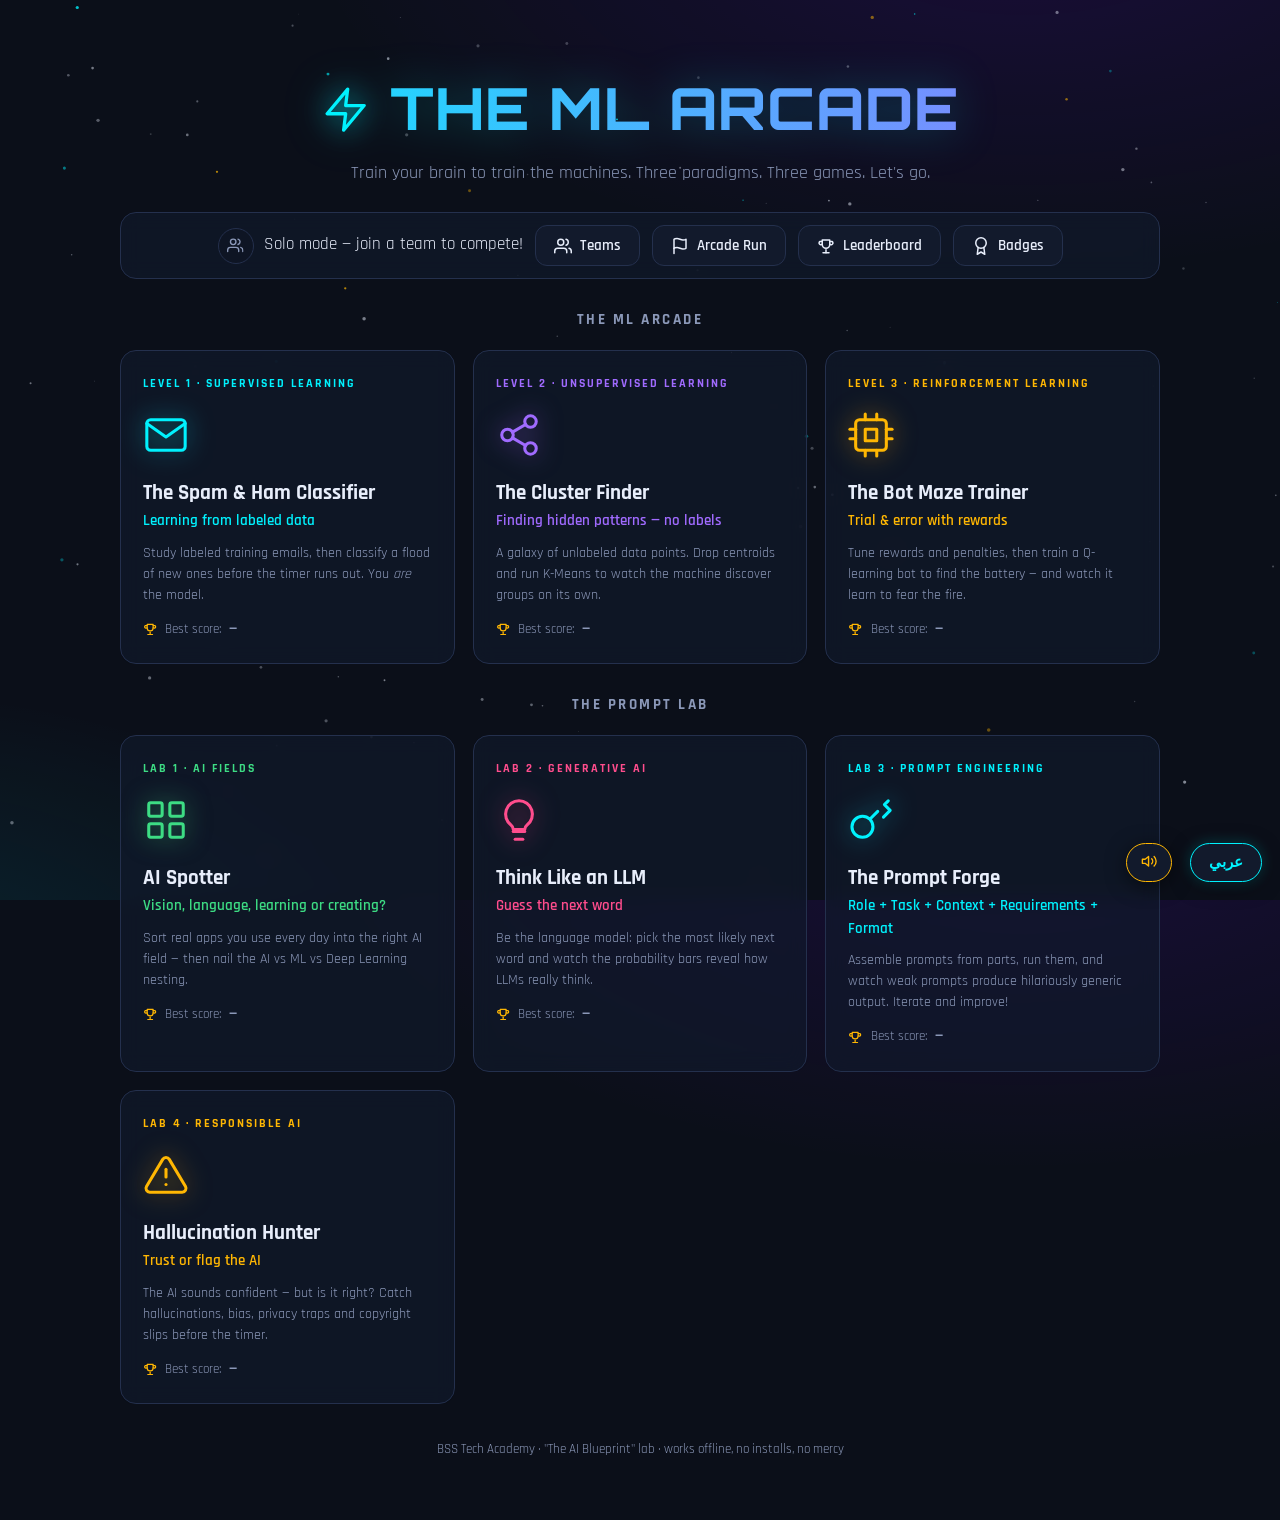
==== commit 54c1eb83: "Add The Prompt Lab: 4 new games covering both course decks + career card - AI Spotter: sort real app" ====
--- a/index.html
+++ b/index.html
@@ -28,6 +28,7 @@
       <button class="btn purple" onclick="Board.open()"><svg class="ic"><use href="#i-trophy"/></svg> <span data-i18n="boardBtn">Leaderboard</span></button>
       <button class="btn teal" onclick="Badges.open()"><svg class="ic"><use href="#i-award"/></svg> <span data-i18n="badgesBtn">Badges</span></button>
     </div>
+    <p class="wing-title" data-i18n="wingML">The ML Arcade</p>
     <div class="cards">
       <div class="card teal" id="card-1" onclick="location.href='supervised.html'">
         <span class="done-badge"><svg class="ic"><use href="#i-check"/></svg> <span data-i18n="done">DONE</span></span>
@@ -56,6 +57,54 @@
         <p data-i18n="card3Desc">Tune rewards and penalties, then train a Q-learning bot to find the battery — and watch it learn to fear the fire.</p>
         <div class="best"><svg class="ic" style="color:var(--amber)"><use href="#i-trophy"/></svg><span data-i18n="best">Best score:</span> <b id="best-3">—</b></div>
       </div>
+    </div>
+
+    <p class="wing-title" data-i18n="wingLab">The Prompt Lab</p>
+    <div class="cards">
+      <div class="card green" id="card-4" onclick="location.href='ai-spotter.html'">
+        <span class="done-badge"><svg class="ic"><use href="#i-check"/></svg> <span data-i18n="done">DONE</span></span>
+        <div class="lvl" data-i18n="lvl4">Lab 1 · AI Fields</div>
+        <div class="icon"><svg class="ic"><use href="#i-grid"/></svg></div>
+        <h3 data-i18n="card4Title">AI Spotter</h3>
+        <h4 data-i18n="card4Sub">Vision, language, learning or creating?</h4>
+        <p data-i18n="card4Desc">Sort real apps you use every day into the right AI field — then nail the AI vs ML vs Deep Learning nesting.</p>
+        <div class="best"><svg class="ic" style="color:var(--amber)"><use href="#i-trophy"/></svg><span data-i18n="best">Best score:</span> <b id="best-4">—</b></div>
+      </div>
+      <div class="card pink" id="card-5" onclick="location.href='llm.html'">
+        <span class="done-badge"><svg class="ic"><use href="#i-check"/></svg> <span data-i18n="done">DONE</span></span>
+        <div class="lvl" data-i18n="lvl5">Lab 2 · Generative AI</div>
+        <div class="icon"><svg class="ic"><use href="#i-bulb"/></svg></div>
+        <h3 data-i18n="card5Title">Think Like an LLM</h3>
+        <h4 data-i18n="card5Sub">Guess the next word</h4>
+        <p data-i18n="card5Desc">Be the language model: pick the most likely next word and watch the probability bars reveal how LLMs really think.</p>
+        <div class="best"><svg class="ic" style="color:var(--amber)"><use href="#i-trophy"/></svg><span data-i18n="best">Best score:</span> <b id="best-5">—</b></div>
+      </div>
+      <div class="card teal" id="card-6" onclick="location.href='prompt-forge.html'">
+        <span class="done-badge"><svg class="ic"><use href="#i-check"/></svg> <span data-i18n="done">DONE</span></span>
+        <div class="lvl" data-i18n="lvl6">Lab 3 · Prompt Engineering</div>
+        <div class="icon"><svg class="ic"><use href="#i-key"/></svg></div>
+        <h3 data-i18n="card6Title">The Prompt Forge</h3>
+        <h4 data-i18n="card6Sub">Role + Task + Context + Requirements + Format</h4>
+        <p data-i18n="card6Desc">Assemble prompts from parts, run them, and watch weak prompts produce hilariously generic output. Iterate and improve!</p>
+        <div class="best"><svg class="ic" style="color:var(--amber)"><use href="#i-trophy"/></svg><span data-i18n="best">Best score:</span> <b id="best-6">—</b></div>
+      </div>
+      <div class="card amber" id="card-7" onclick="location.href='hallucination.html'">
+        <span class="done-badge"><svg class="ic"><use href="#i-check"/></svg> <span data-i18n="done">DONE</span></span>
+        <div class="lvl" data-i18n="lvl7">Lab 4 · Responsible AI</div>
+        <div class="icon"><svg class="ic"><use href="#i-alert"/></svg></div>
+        <h3 data-i18n="card7Title">Hallucination Hunter</h3>
+        <h4 data-i18n="card7Sub">Trust or flag the AI</h4>
+        <p data-i18n="card7Desc">The AI sounds confident — but is it right? Catch hallucinations, bias, privacy traps and copyright slips before the timer.</p>
+        <div class="best"><svg class="ic" style="color:var(--amber)"><use href="#i-trophy"/></svg><span data-i18n="best">Best score:</span> <b id="best-7">—</b></div>
+      </div>
+    </div>
+
+    <div class="career-card" id="career-panel" style="display:none">
+      <svg class="ic" style="width:44px;height:44px;color:var(--amber)"><use href="#i-award"/></svg>
+      <p class="muted" data-i18n="careerTitle" style="letter-spacing:2px;text-transform:uppercase;font-size:13px;font-weight:800">Your AI Career Card</p>
+      <h3 id="career-name"></h3>
+      <p class="muted" id="career-desc" style="max-width:520px;margin:6px auto 0"></p>
+      <p class="muted" data-i18n="careerHint" style="font-size:12px;margin-top:10px">Based on your strongest games:</p>
     </div>
     <p class="footer-note" data-i18n="footer">BSS Tech Academy · "The AI Blueprint" lab · works offline, no installs, no mercy </p>
   </section>
--- a/assets/core.css
+++ b/assets/core.css
@@ -418,3 +418,54 @@
   .rank .medal-ic { width: 26px; height: 26px; }
   .board-card:nth-child(2) .rank { color: #c7d2e8; }
   .board-card:nth-child(3) .rank { color: #d29a6a; }
+
+/* ══════════════ PROMPT LAB ══════════════ */
+.wing-title { font-size: 15px; font-weight: 800; letter-spacing: 2.5px; text-transform: uppercase; color: var(--muted); margin: 30px 0 -8px; text-align: center; }
+.card.green  { --accent: var(--good); }
+.card.pink   { --accent: #ff4d8d; }
+.tag.green   { color: var(--good); border-color: var(--good); background: rgba(61,220,132,.08); }
+.tag.pink    { color: #ff4d8d; border-color: #ff4d8d; background: rgba(255,77,141,.08); }
+.btn.pink    { --accent: #ff4d8d; }
+.btn.green   { --accent: var(--good); }
+.sort-grid { display: grid; grid-template-columns: 1fr 1fr; gap: 10px; margin-top: 6px; }
+.sort-grid .btn { justify-content: center; font-size: 15px; padding: 13px 8px; }
+.prob-row { display: flex; align-items: center; gap: 10px; margin: 8px 0; }
+.prob-row .pword { width: 120px; font-weight: 700; text-align: start; }
+.prob-track { flex: 1; height: 22px; background: var(--panel-2); border: 1px solid var(--line); border-radius: 8px; overflow: hidden; }
+.prob-fill { height: 100%; width: 0; border-radius: 8px; background: linear-gradient(90deg, var(--purple-deep), var(--purple)); transition: width .8s cubic-bezier(.2,.8,.2,1); }
+.prob-row.winner .prob-fill { background: linear-gradient(90deg, #0a8f54, var(--good)); }
+.prob-row .ppct { width: 52px; font-family: "Orbitron", sans-serif; font-size: 13px; text-align: end; color: var(--muted); }
+.sentence-big { font-size: clamp(22px, 4vw, 32px); font-weight: 700; text-align: center; margin: 18px 0; line-height: 1.6; }
+.sentence-big .blank { color: var(--teal); border-bottom: 3px dashed var(--teal); padding: 0 18px; }
+.word-btns { display: flex; gap: 12px; justify-content: center; flex-wrap: wrap; }
+.word-btns .btn { font-size: 18px; min-width: 120px; justify-content: center; }
+.slot-row { margin-bottom: 14px; }
+.slot-row h5 { font-size: 13px; letter-spacing: 1.5px; text-transform: uppercase; color: var(--teal); margin-bottom: 6px; }
+.slot-opts { display: grid; grid-template-columns: repeat(auto-fit, minmax(180px, 1fr)); gap: 8px; }
+.slot-opts button {
+  background: var(--panel-2); border: 1px solid var(--line); border-radius: 10px; color: var(--text);
+  padding: 10px 12px; font-size: 13.5px; cursor: pointer; text-align: start; font-family: inherit; line-height: 1.4;
+  transition: border-color .12s, transform .12s;
+}
+.slot-opts button:hover { transform: translateY(-2px); border-color: var(--teal); }
+.slot-opts button.sel { border-color: var(--teal); background: rgba(0,242,254,.09); box-shadow: 0 0 12px rgba(0,242,254,.2); }
+.mission-grid { display: grid; grid-template-columns: repeat(auto-fit, minmax(200px, 1fr)); gap: 12px; }
+.output-box { background: var(--panel-2); border: 1px solid var(--line); border-radius: 12px; padding: 16px; text-align: start; font-size: 14.5px; margin: 12px 0; white-space: pre-line; }
+.output-box.good { border-color: var(--good); }
+.output-box.bad { border-color: var(--bad); }
+.quality-track { height: 14px; border-radius: 999px; background: var(--panel-2); border: 1px solid var(--line); overflow: hidden; }
+.quality-fill { height: 100%; border-radius: 999px; background: linear-gradient(90deg, var(--bad), var(--amber), var(--good)); transition: width .9s ease; }
+.chat-bubble {
+  background: var(--panel); border: 1px solid var(--line); border-radius: 16px 16px 16px 4px;
+  padding: 18px; font-size: 16.5px; text-align: start; position: relative; min-height: 90px;
+}
+[dir="rtl"] .chat-bubble { border-radius: 16px 16px 4px 16px; }
+.chat-bubble .ai-tag { font-size: 11px; font-weight: 800; letter-spacing: 1.5px; color: var(--purple); margin-bottom: 8px; display: flex; align-items: center; gap: 6px; }
+.why-btns { display: flex; gap: 8px; justify-content: center; flex-wrap: wrap; margin-top: 10px; }
+.why-btns .btn { font-size: 13px; padding: 8px 12px; }
+.career-card {
+  border: 1px solid var(--amber); background: linear-gradient(140deg, rgba(255,183,3,.12), rgba(18,26,44,.7));
+  border-radius: var(--radius); padding: 26px; text-align: center; margin-top: 26px;
+  box-shadow: 0 0 34px rgba(255,183,3,.15);
+}
+.career-card h3 { font-family: "Orbitron", "Cairo", sans-serif; font-size: 24px; color: var(--amber); margin: 8px 0 4px; }
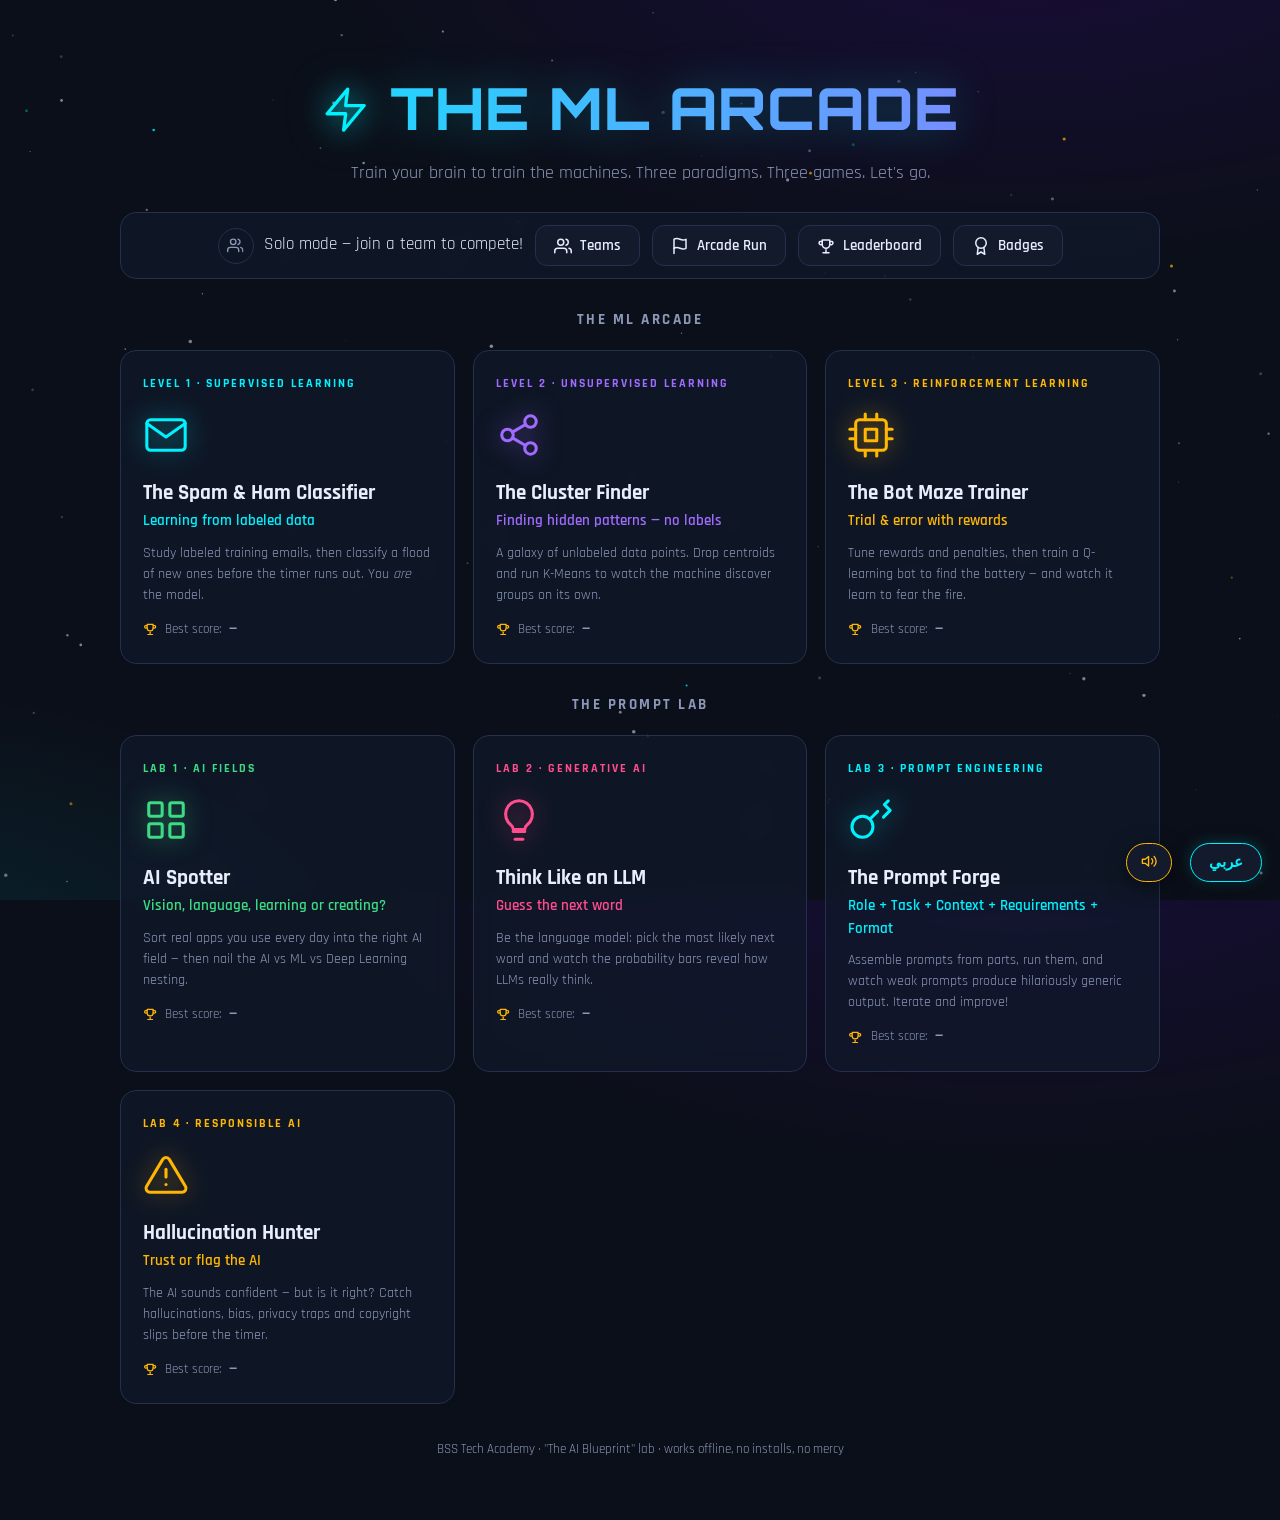
==== commit 023f682c: "Add Firebase remote switches to show/hide each game wing /config in the Realtime Database controls v" ====
--- a/index.html
+++ b/index.html
@@ -24,12 +24,12 @@
     <div class="team-bar" id="team-bar">
       <div class="who" id="team-bar-who"></div>
       <button class="btn teal" onclick="Team.open()"><svg class="ic"><use href="#i-users"/></svg> <span data-i18n="teamBtn">Teams</span></button>
-      <button class="btn amber" onclick="ArcadeRun.start()"><svg class="ic"><use href="#i-flag"/></svg> <span data-i18n="runBtn">Arcade Run</span></button>
+      <button class="btn amber" id="btn-run" onclick="ArcadeRun.start()"><svg class="ic"><use href="#i-flag"/></svg> <span data-i18n="runBtn">Arcade Run</span></button>
       <button class="btn purple" onclick="Board.open()"><svg class="ic"><use href="#i-trophy"/></svg> <span data-i18n="boardBtn">Leaderboard</span></button>
       <button class="btn teal" onclick="Badges.open()"><svg class="ic"><use href="#i-award"/></svg> <span data-i18n="badgesBtn">Badges</span></button>
     </div>
-    <p class="wing-title" data-i18n="wingML">The ML Arcade</p>
-    <div class="cards">
+    <p class="wing-title wing-ml" data-i18n="wingML">The ML Arcade</p>
+    <div class="cards wing-ml">
       <div class="card teal" id="card-1" onclick="location.href='supervised.html'">
         <span class="done-badge"><svg class="ic"><use href="#i-check"/></svg> <span data-i18n="done">DONE</span></span>
         <div class="lvl" data-i18n="lvl1">Level 1 · Supervised Learning</div>
@@ -59,8 +59,8 @@
       </div>
     </div>
 
-    <p class="wing-title" data-i18n="wingLab">The Prompt Lab</p>
-    <div class="cards">
+    <p class="wing-title wing-lab" data-i18n="wingLab">The Prompt Lab</p>
+    <div class="cards wing-lab">
       <div class="card green" id="card-4" onclick="location.href='ai-spotter.html'">
         <span class="done-badge"><svg class="ic"><use href="#i-check"/></svg> <span data-i18n="done">DONE</span></span>
         <div class="lvl" data-i18n="lvl4">Lab 1 · AI Fields</div>
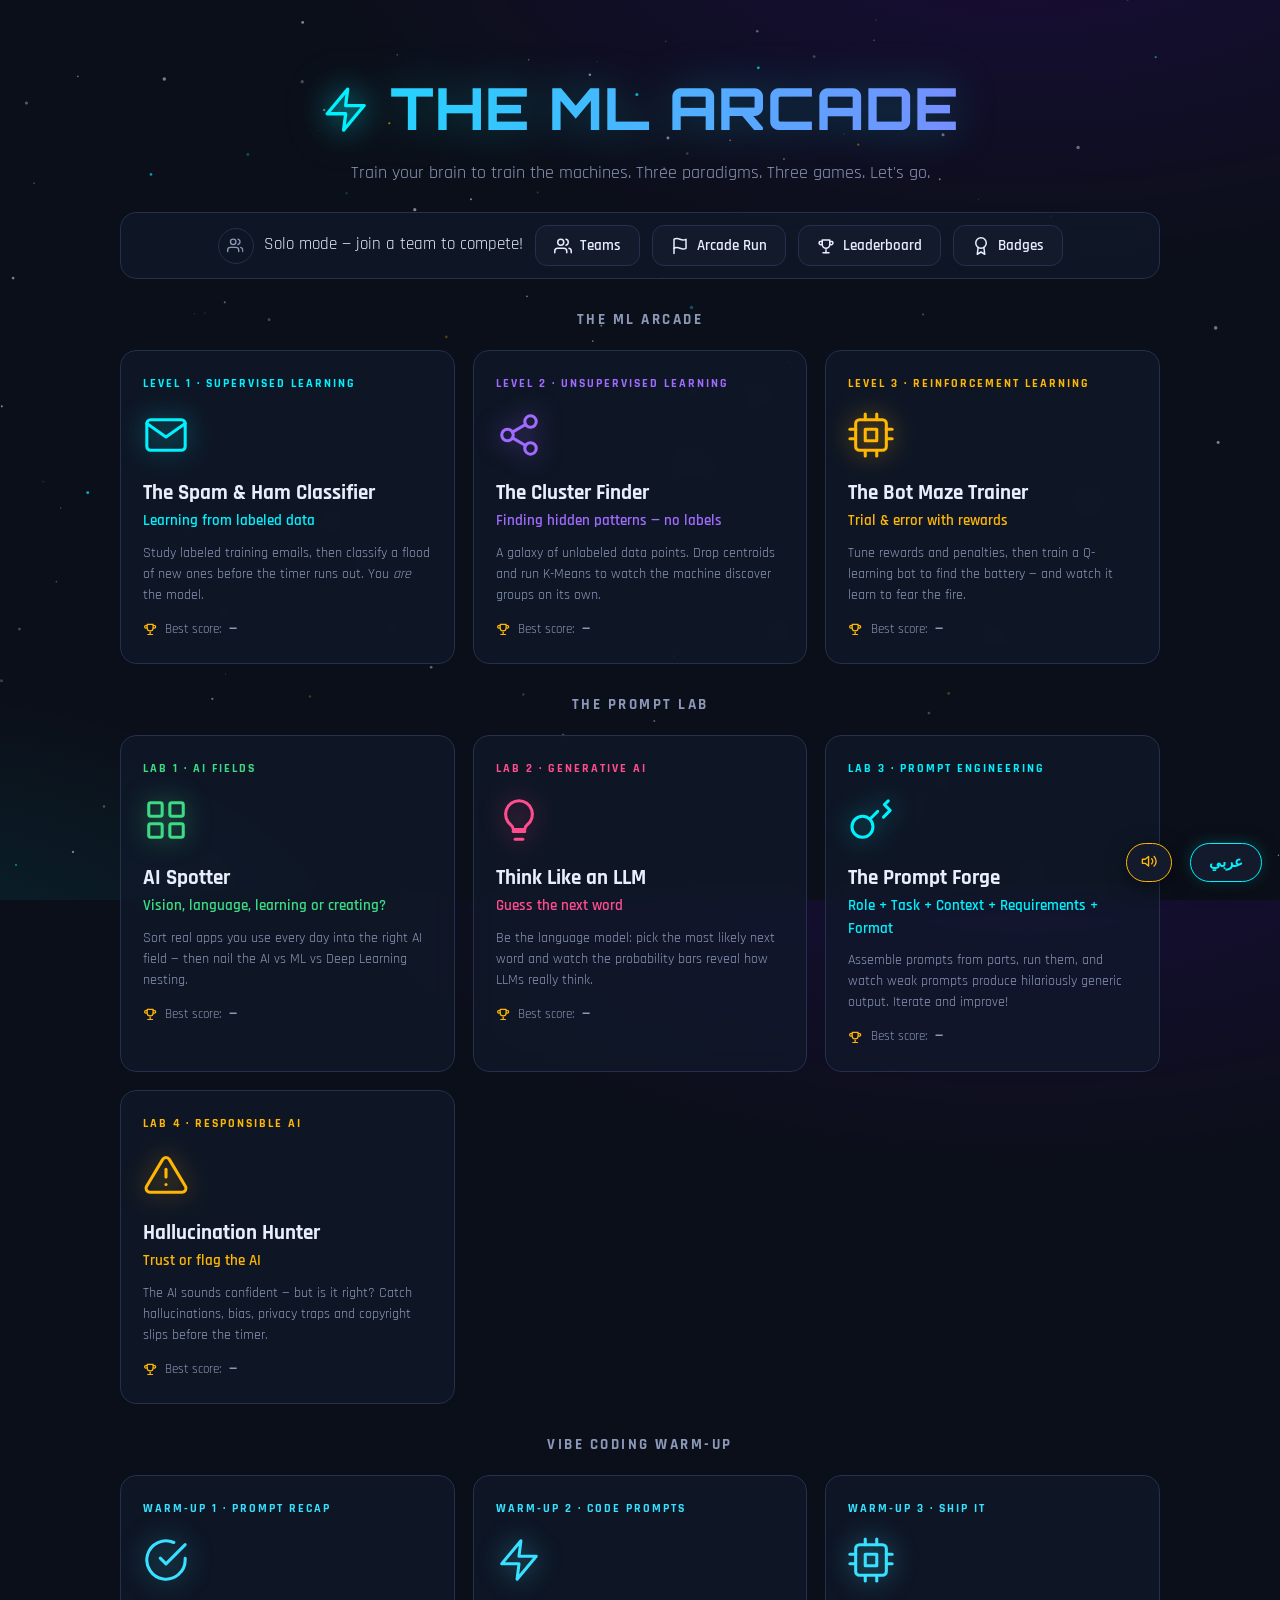
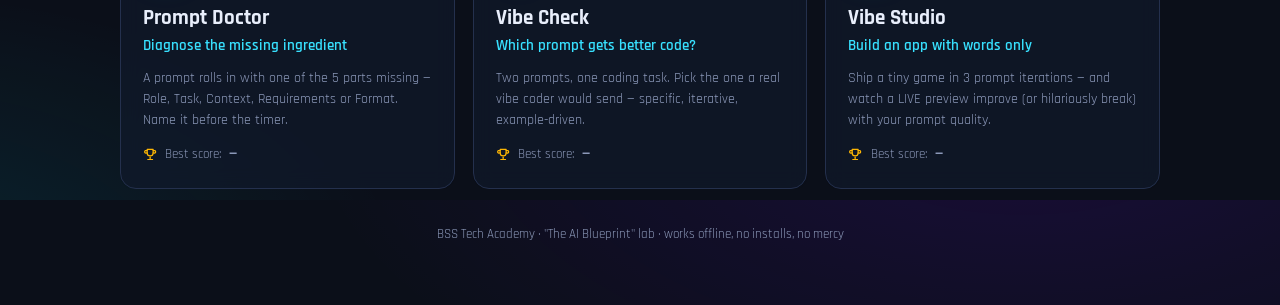
==== commit c9adefa8: "Add Vibe Coding Warm-Up wing: 3 games bridging prompts to vibe coding - Prompt Doctor: diagnose whic" ====
--- a/index.html
+++ b/index.html
@@ -99,6 +99,37 @@
       </div>
     </div>
 
+    <p class="wing-title wing-vibe" data-i18n="wingVibe">Vibe Coding Warm-Up</p>
+    <div class="cards wing-vibe">
+      <div class="card cyan" id="card-8" onclick="location.href='prompt-doctor.html'">
+        <span class="done-badge"><svg class="ic"><use href="#i-check"/></svg> <span data-i18n="done">DONE</span></span>
+        <div class="lvl" data-i18n="lvl8">Warm-Up 1 · Prompt Recap</div>
+        <div class="icon"><svg class="ic"><use href="#i-checkc"/></svg></div>
+        <h3 data-i18n="card8Title">Prompt Doctor</h3>
+        <h4 data-i18n="card8Sub">Diagnose the missing ingredient</h4>
+        <p data-i18n="card8Desc">A prompt rolls in with one of the 5 parts missing — Role, Task, Context, Requirements or Format. Name it before the timer.</p>
+        <div class="best"><svg class="ic" style="color:var(--amber)"><use href="#i-trophy"/></svg><span data-i18n="best">Best score:</span> <b id="best-8">—</b></div>
+      </div>
+      <div class="card cyan" id="card-9" onclick="location.href='vibe-check.html'">
+        <span class="done-badge"><svg class="ic"><use href="#i-check"/></svg> <span data-i18n="done">DONE</span></span>
+        <div class="lvl" data-i18n="lvl9">Warm-Up 2 · Code Prompts</div>
+        <div class="icon"><svg class="ic"><use href="#i-zap"/></svg></div>
+        <h3 data-i18n="card9Title">Vibe Check</h3>
+        <h4 data-i18n="card9Sub">Which prompt gets better code?</h4>
+        <p data-i18n="card9Desc">Two prompts, one coding task. Pick the one a real vibe coder would send — specific, iterative, example-driven.</p>
+        <div class="best"><svg class="ic" style="color:var(--amber)"><use href="#i-trophy"/></svg><span data-i18n="best">Best score:</span> <b id="best-9">—</b></div>
+      </div>
+      <div class="card cyan" id="card-10" onclick="location.href='vibe-studio.html'">
+        <span class="done-badge"><svg class="ic"><use href="#i-check"/></svg> <span data-i18n="done">DONE</span></span>
+        <div class="lvl" data-i18n="lvl10">Warm-Up 3 · Ship It</div>
+        <div class="icon"><svg class="ic"><use href="#i-cpu"/></svg></div>
+        <h3 data-i18n="card10Title">Vibe Studio</h3>
+        <h4 data-i18n="card10Sub">Build an app with words only</h4>
+        <p data-i18n="card10Desc">Ship a tiny game in 3 prompt iterations — and watch a LIVE preview improve (or hilariously break) with your prompt quality.</p>
+        <div class="best"><svg class="ic" style="color:var(--amber)"><use href="#i-trophy"/></svg><span data-i18n="best">Best score:</span> <b id="best-10">—</b></div>
+      </div>
+    </div>
+
     <div class="career-card" id="career-panel" style="display:none">
       <svg class="ic" style="width:44px;height:44px;color:var(--amber)"><use href="#i-award"/></svg>
       <p class="muted" data-i18n="careerTitle" style="letter-spacing:2px;text-transform:uppercase;font-size:13px;font-weight:800">Your AI Career Card</p>
--- a/assets/core.css
+++ b/assets/core.css
@@ -469,3 +469,40 @@
   box-shadow: 0 0 34px rgba(255,183,3,.15);
 }
 .career-card h3 { font-family: "Orbitron", "Cairo", sans-serif; font-size: 24px; color: var(--amber); margin: 8px 0 4px; }
+
+/* ══════════════ VIBE CODING WARM-UP ══════════════ */
+.card.cyan { --accent: #38e1ff; }
+.tag.cyan { color: #38e1ff; border-color: #38e1ff; background: rgba(56,225,255,.08); }
+.btn.cyan { --accent: #38e1ff; }
+.ab-grid { display: grid; grid-template-columns: 1fr 1fr; gap: 12px; margin-top: 10px; }
+.ab-grid button {
+  background: var(--panel-2); border: 1px solid var(--line); border-radius: 12px; color: var(--text);
+  padding: 16px 14px; font-size: 14.5px; cursor: pointer; text-align: start; font-family: inherit; line-height: 1.5;
+  transition: border-color .12s, transform .12s;
+}
+.ab-grid button:hover { transform: translateY(-2px); border-color: #38e1ff; }
+.ab-grid .ab-label { font-family: "Orbitron", sans-serif; font-size: 12px; color: #38e1ff; display: block; margin-bottom: 6px; }
+@media (max-width: 620px) { .ab-grid { grid-template-columns: 1fr; } }
+.studio-layout { display: grid; grid-template-columns: 1fr 1fr; gap: 18px; align-items: start; }
+@media (max-width: 860px) { .studio-layout { grid-template-columns: 1fr; } }
+.preview-frame {
+  background: #06080f; border: 1px solid var(--line); border-radius: 14px; min-height: 320px;
+  display: flex; flex-direction: column; align-items: center; justify-content: center; gap: 14px;
+  position: relative; overflow: hidden; padding: 20px;
+}
+.preview-frame .pv-title { font-family: "Orbitron", sans-serif; letter-spacing: 1px; }
+.preview-frame.q0 { filter: grayscale(.6); }
+.preview-frame.q0 .pv-btn { background: #666; color: #ccc; border: 1px dashed #999; border-radius: 0; transform: rotate(-2deg); }
+.preview-frame.q1 .pv-btn { background: var(--panel); color: var(--text); border: 1px solid var(--line); border-radius: 8px; }
+.preview-frame.q2 { box-shadow: inset 0 0 60px rgba(56,225,255,.12); }
+.preview-frame.q2 .pv-btn {
+  background: linear-gradient(140deg, #0e7c8f, #38e1ff33); color: #dffaff; border: 1px solid #38e1ff;
+  border-radius: 14px; box-shadow: 0 0 22px rgba(56,225,255,.4); font-family: "Orbitron", sans-serif;
+}
+.pv-btn { padding: 16px 30px; font-size: 18px; cursor: pointer; font-weight: 700; transition: transform .1s; font-family: inherit; }
+.pv-btn:active { transform: scale(.93); }
+.pv-score { font-size: 30px; font-weight: 800; font-family: "Orbitron", sans-serif; }
+.pv-broken { color: var(--bad); font-size: 13px; font-style: italic; }
+.build-log { font-size: 13px; color: var(--muted); background: var(--panel-2); border: 1px solid var(--line); border-radius: 10px; padding: 10px 14px; margin-top: 10px; min-height: 40px; white-space: pre-line; }
+.typing::after { content: "▋"; animation: blink 1s steps(1) infinite; }
+@keyframes blink { 50% { opacity: 0; } }
